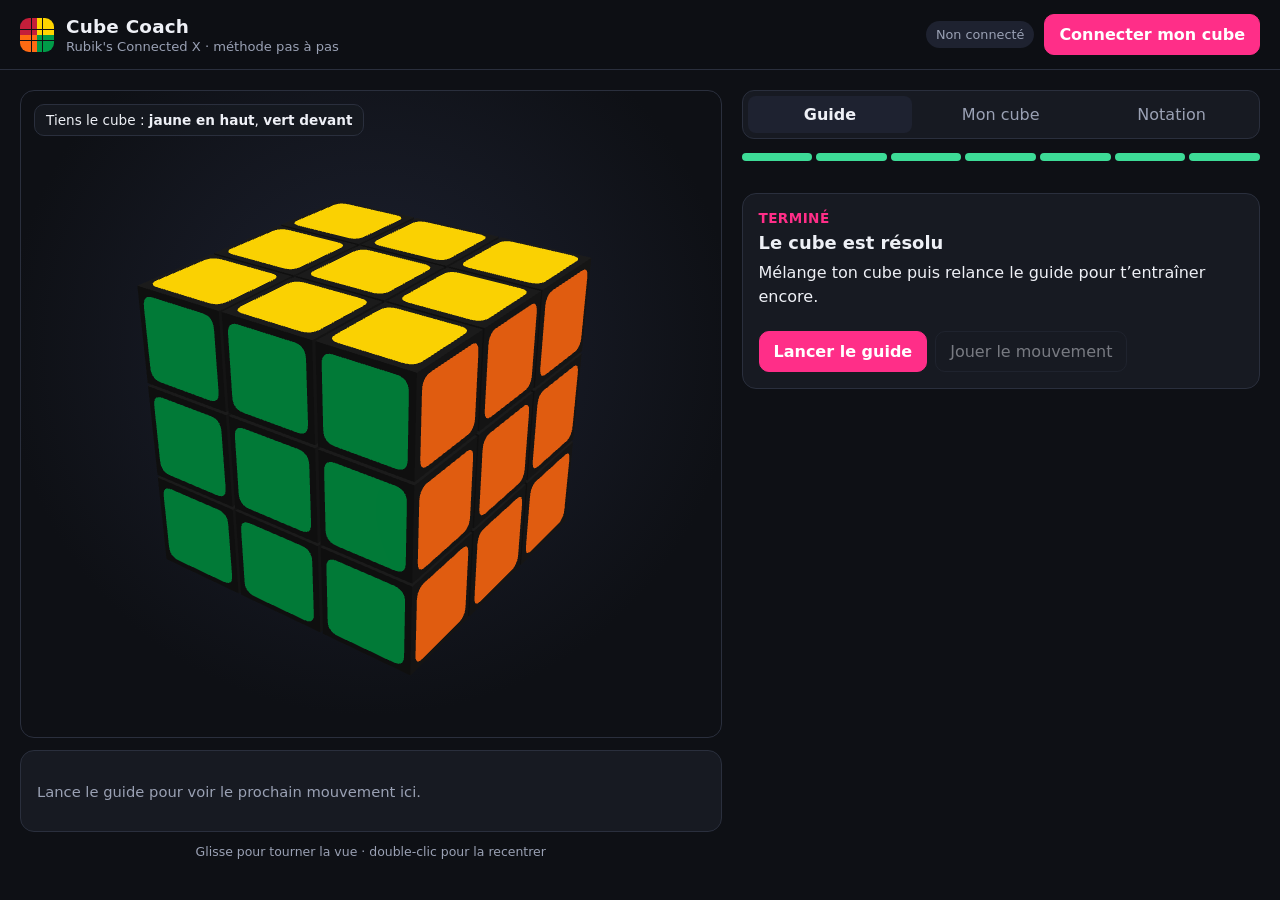
==== index.html @ f6025c19 "Cube Coach : guide pas à pas pour Rubik's Connected X Co-Authored-By: Claude Opus 5.5 <noreply@anthr" ====
<!DOCTYPE html>
<html lang="fr">
<head>
  <meta charset="utf-8">
  <meta name="viewport" content="width=device-width, initial-scale=1, viewport-fit=cover">
  <title>Cube Coach — Rubik's Connected X</title>
  <meta name="description" content="Connecte ton Rubik's Connected X et apprends à le résoudre pas à pas, avec un cube 3D qui suit tes mouvements en direct.">
  <link rel="icon" href="favicon.svg" type="image/svg+xml">
  <link rel="stylesheet" href="style.css">
</head>
<body>
  <header class="topbar">
    <div class="brand">
      <span class="logo" aria-hidden="true"></span>
      <div>
        <h1>Cube Coach</h1>
        <p class="tagline">Rubik's Connected X · méthode pas à pas</p>
      </div>
    </div>
    <div class="conn">
      <span id="status" class="pill">Non connecté</span>
      <button id="btn-connect" class="btn primary">Connecter mon cube</button>
    </div>
  </header>

  <main class="layout">
    <section class="stage-area">
      <div id="view" class="view"></div>
      <div class="hold" id="hold">Tiens le cube : <b>jaune en haut</b>, <b>vert devant</b></div>
      <div class="hud" id="hud">
        <div class="hud-empty" id="hud-empty">Lance le guide pour voir le prochain mouvement ici.</div>
        <div class="hud-move hidden" id="hud-move">
          <div class="big-move" id="big-move">R</div>
          <div>
            <div class="hud-title" id="hud-title">Face droite (orange)</div>
            <div class="hud-sub" id="hud-sub">sens horaire</div>
          </div>
        </div>
      </div>
      <p class="view-tip">Glisse pour tourner la vue · double-clic pour la recentrer</p>
    </section>

    <section class="panel">
      <nav class="tabs" role="tablist">
        <button class="tab active" data-tab="guide" role="tab">Guide</button>
        <button class="tab" data-tab="cube" role="tab">Mon cube</button>
        <button class="tab" data-tab="help" role="tab">Notation</button>
      </nav>

      <div class="tabpane" id="tab-guide">
        <ol class="stages" id="stages"></ol>
        <div class="card step" id="step-card">
          <div class="step-head">
            <span class="step-stage" id="step-stage">Prêt</span>
            <span class="step-count" id="step-count"></span>
          </div>
          <h2 id="step-title">Mets ton cube dans l'état où il est chez toi</h2>
          <p id="step-detail">Connecte le cube (son état est lu automatiquement) ou recopie ses couleurs dans l'onglet « Mon cube ». Ensuite, lance le guide.</p>
          <div class="warn hidden" id="step-warn"></div>
          <div class="moves" id="step-moves"></div>
          <div class="actions">
            <button id="btn-guide" class="btn primary">Lancer le guide</button>
            <button id="btn-next" class="btn ghost" title="Joue le prochain mouvement sur le cube virtuel">Jouer le mouvement</button>
          </div>
        </div>
      </div>

      <div class="tabpane hidden" id="tab-cube">
        <div class="card">
          <h3>Synchroniser l'état</h3>
          <p class="muted">Le cube connecté envoie l'état qu'il a mémorisé. S'il ne correspond pas à ce que tu as en main (par exemple après un démontage), corrige les couleurs à la main ci-dessous.</p>
          <div class="actions">
            <button id="btn-read" class="btn">Lire l'état du cube</button>
            <button id="btn-solved" class="btn ghost">Cube résolu</button>
            <button id="btn-random" class="btn ghost">Mélange aléatoire</button>
          </div>
        </div>
        <div class="card">
          <h3>Recopier les couleurs</h3>
          <p class="muted">Tiens ton cube <b>jaune en haut, vert devant</b>. Choisis une couleur puis touche les cases. Les centres ne bougent pas.</p>
          <div class="palette" id="palette"></div>
          <div class="net" id="net"></div>
          <div class="validity" id="validity"></div>
        </div>
        <div class="card">
          <h3>Appliquer un mélange</h3>
          <p class="muted">Notation officielle des compétitions (blanc en haut, vert devant), par exemple <code>R U2 F' L D2</code>.</p>
          <div class="row">
            <input id="scramble" type="text" placeholder="R U R' U' …" autocomplete="off" spellcheck="false">
            <button id="btn-scramble" class="btn">Appliquer</button>
          </div>
        </div>
        <div class="card">
          <h3>Tourner une face à la main</h3>
          <p class="muted">Utile sans cube connecté (par exemple sur iPhone). Sens vu en regardant la face, cube tenu jaune en haut, vert devant.</p>
          <div class="pad" id="pad"></div>
        </div>
      </div>

      <div class="tabpane hidden" id="tab-help">
        <div class="card">
          <h3>Lire les mouvements</h3>
          <p>Chaque lettre désigne une face, vue avec le cube tenu comme indiqué au-dessus du cube 3D.</p>
          <ul class="legend">
            <li><b>U</b> dessus · <b>D</b> dessous · <b>F</b> devant · <b>B</b> derrière · <b>R</b> droite · <b>L</b> gauche</li>
            <li>Une lettre seule : quart de tour dans le sens des aiguilles d'une montre, en regardant cette face.</li>
            <li>Avec une apostrophe (<b>R'</b>) : quart de tour dans l'autre sens.</li>
          </ul>
          <p>La flèche rose sur le cube 3D montre toujours la face à tourner et le sens. Si tu te trompes, le guide te demande simplement d'annuler le mouvement.</p>
        </div>
        <div class="card">
          <h3>Compatibilité</h3>
          <p class="muted">La connexion Bluetooth fonctionne avec Chrome ou Edge sur ordinateur et Android. Sur iPhone et iPad, Safari ne la gère pas : utilise l'application gratuite <b>Bluefy</b>, ou bien l'appli sans connexion avec les boutons de l'onglet « Mon cube ».</p>
        </div>
        <div class="card">
          <h3>Intégrer cette page</h3>
          <p class="muted">Colle ce code sur ton site. L'attribut <code>allow="bluetooth"</code> est indispensable pour connecter le cube depuis la page intégrée.</p>
          <textarea id="embed-code" readonly rows="3"></textarea>
          <button id="btn-copy" class="btn">Copier le code</button>
        </div>
      </div>
    </section>
  </main>

  <div class="toast hidden" id="toast"></div>
  <script type="module" src="js/app.js"></script>
</body>
</html>
---- style.css ----
:root {
  --bg: #0e1015;
  --card: #171a22;
  --card2: #1e2230;
  --line: #2a2f3d;
  --text: #eef0f6;
  --muted: #9aa1b4;
  --accent: #ff2e88;
  --ok: #3ddc97;
  --warn: #ffb547;
  --radius: 14px;
  font-family: ui-sans-serif, system-ui, -apple-system, "Segoe UI", Roboto, sans-serif;
}
* { box-sizing: border-box; }
html, body { margin: 0; background: var(--bg); color: var(--text); }
body { min-height: 100vh; }
button { font: inherit; }
code { background: var(--card2); padding: 1px 6px; border-radius: 6px; font-size: .9em; }
.hidden { display: none !important; }
.muted { color: var(--muted); font-size: .92rem; line-height: 1.45; }

.topbar {
  display: flex; align-items: center; justify-content: space-between; gap: 12px;
  padding: 14px 20px; border-bottom: 1px solid var(--line);
  position: sticky; top: 0; background: rgba(14,16,21,.92); backdrop-filter: blur(8px); z-index: 5;
}
.brand { display: flex; align-items: center; gap: 12px; }
.brand h1 { font-size: 1.15rem; margin: 0; letter-spacing: .2px; }
.tagline { margin: 2px 0 0; color: var(--muted); font-size: .82rem; }
.logo {
  width: 34px; height: 34px; border-radius: 9px; flex: none;
  background:
    linear-gradient(90deg, transparent 31%, var(--bg) 31% 35%, transparent 35% 65%, var(--bg) 65% 69%, transparent 69%),
    linear-gradient(0deg, transparent 31%, var(--bg) 31% 35%, transparent 35% 65%, var(--bg) 65% 69%, transparent 69%),
    conic-gradient(#ffd500 0 25%, #009b48 0 50%, #ff6a13 0 75%, #c41e3a 0);
}
.conn { display: flex; align-items: center; gap: 10px; }
.pill { font-size: .8rem; padding: 6px 10px; border-radius: 999px; background: var(--card2); color: var(--muted); white-space: nowrap; }
.pill.on { color: #071; background: var(--ok); }

.btn {
  border: 1px solid var(--line); background: var(--card2); color: var(--text);
  padding: 10px 14px; border-radius: 10px; cursor: pointer; transition: transform .08s, background .15s;
}
.btn:hover { background: #262b3b; }
.btn:active { transform: scale(.97); }
.btn.primary { background: var(--accent); border-color: var(--accent); color: #fff; font-weight: 600; }
.btn.primary:hover { background: #ff4b98; }
.btn.ghost { background: transparent; }
.btn:disabled { opacity: .45; cursor: not-allowed; }

.layout {
  display: grid; grid-template-columns: minmax(0, 1.15fr) minmax(340px, .85fr); gap: 20px;
  padding: 20px; max-width: 1280px; margin: 0 auto;
}
.stage-area { position: relative; display: flex; flex-direction: column; gap: 12px; }
.view {
  position: relative; width: 100%; aspect-ratio: 1 / 1; max-height: 72vh;
  background: radial-gradient(circle at 50% 40%, #1d2130 0%, var(--bg) 70%);
  border-radius: var(--radius); border: 1px solid var(--line); overflow: hidden; cursor: grab;
}
.view canvas { display: block; }
.hold {
  position: absolute; top: 14px; left: 14px; font-size: .85rem; padding: 7px 11px; border-radius: 10px;
  background: rgba(23,26,34,.85); border: 1px solid var(--line); pointer-events: none;
}
.view-tip { margin: 0; text-align: center; color: var(--muted); font-size: .78rem; }
.hud { background: var(--card); border: 1px solid var(--line); border-radius: var(--radius); padding: 14px 16px; min-height: 82px; display: flex; align-items: center; }
.hud-empty { color: var(--muted); font-size: .92rem; }
.hud-move { display: flex; align-items: center; gap: 16px; }
.big-move {
  min-width: 70px; height: 56px; padding: 0 12px; border-radius: 12px; display: grid; place-items: center;
  font-size: 1.9rem; font-weight: 800; color: #111; background: #fff; box-shadow: 0 0 0 3px var(--accent);
}
.hud-title { font-weight: 650; }
.hud-sub { color: var(--muted); font-size: .9rem; margin-top: 2px; }
.hud.wrong .big-move { box-shadow: 0 0 0 3px var(--warn); }

.panel { display: flex; flex-direction: column; gap: 14px; min-width: 0; }
.tabs { display: flex; gap: 6px; background: var(--card); padding: 5px; border-radius: 12px; border: 1px solid var(--line); }
.tab { flex: 1; background: transparent; border: 0; color: var(--muted); padding: 9px; border-radius: 8px; cursor: pointer; }
.tab.active { background: var(--card2); color: var(--text); font-weight: 600; }
.tabpane { display: flex; flex-direction: column; gap: 14px; }
.card { background: var(--card); border: 1px solid var(--line); border-radius: var(--radius); padding: 16px; }
.card h2 { font-size: 1.12rem; margin: 6px 0 8px; }
.card h3 { font-size: 1rem; margin: 0 0 6px; }
.card p { margin: 0 0 10px; line-height: 1.5; }
.actions { display: flex; flex-wrap: wrap; gap: 8px; margin-top: 12px; }
.row { display: flex; gap: 8px; }
input[type=text], textarea {
  flex: 1; min-width: 0; background: var(--bg); color: var(--text); border: 1px solid var(--line);
  border-radius: 10px; padding: 10px 12px; font: inherit; font-family: ui-monospace, monospace;
}
textarea { width: 100%; resize: vertical; font-size: .8rem; margin-bottom: 8px; }

.stages { list-style: none; margin: 0; padding: 0; display: grid; grid-template-columns: repeat(7, 1fr); gap: 4px; }
.stages li { height: 8px; border-radius: 4px; background: var(--card2); position: relative; }
.stages li.done { background: var(--ok); }
.stages li.active { background: var(--accent); }
.stages li span { position: absolute; top: 12px; left: 0; font-size: .68rem; color: var(--muted); white-space: nowrap; display: none; }
.stages li.active span { display: block; }
.step { margin-top: 18px; }
.step-head { display: flex; justify-content: space-between; align-items: baseline; gap: 8px; }
.step-stage { color: var(--accent); font-weight: 650; font-size: .85rem; text-transform: uppercase; letter-spacing: .4px; }
.step-count { color: var(--muted); font-size: .8rem; }
.warn { background: rgba(255,181,71,.12); border: 1px solid rgba(255,181,71,.35); color: var(--warn); padding: 9px 11px; border-radius: 10px; font-size: .9rem; margin-bottom: 10px; }
.moves { display: flex; flex-wrap: wrap; gap: 6px; }
.chip {
  min-width: 40px; padding: 7px 9px; border-radius: 9px; text-align: center; font-weight: 700;
  background: var(--card2); border: 1px solid var(--line); position: relative;
}
.chip i { position: absolute; left: 6px; right: 6px; bottom: 3px; height: 3px; border-radius: 2px; }
.chip.done { opacity: .3; }
.chip.now { border-color: var(--accent); box-shadow: 0 0 0 2px var(--accent); }
.chip.fix { border-color: var(--warn); box-shadow: 0 0 0 2px var(--warn); }

.palette { display: flex; gap: 8px; margin: 6px 0 12px; flex-wrap: wrap; }
.swatch { width: 34px; height: 34px; border-radius: 9px; border: 2px solid transparent; cursor: pointer; }
.swatch.sel { border-color: #fff; box-shadow: 0 0 0 2px var(--accent); }
.net { display: grid; grid-template-columns: repeat(4, auto); grid-template-rows: repeat(3, auto); gap: 6px; justify-content: center; }
.face { display: grid; grid-template-columns: repeat(3, 1fr); gap: 2px; width: 72px; }
.face .s { aspect-ratio: 1; border-radius: 3px; cursor: pointer; border: 0; padding: 0; }
.face .s.center { cursor: default; outline: 2px solid rgba(255,255,255,.25); outline-offset: -2px; }
.validity { margin-top: 10px; font-size: .88rem; }
.validity.ok { color: var(--ok); }
.validity.bad { color: var(--warn); }
.pad { display: grid; grid-template-columns: repeat(6, 1fr); gap: 6px; }
.pad button { padding: 9px 0; border-radius: 9px; border: 1px solid var(--line); background: var(--card2); color: var(--text); font-weight: 700; cursor: pointer; position: relative; }
.pad button i { position: absolute; left: 8px; right: 8px; bottom: 3px; height: 3px; border-radius: 2px; }
.legend { padding-left: 18px; line-height: 1.6; margin: 0 0 10px; }

.toast {
  position: fixed; left: 50%; bottom: 22px; transform: translateX(-50%); z-index: 20;
  background: var(--card2); border: 1px solid var(--line); padding: 11px 16px; border-radius: 12px; max-width: 90vw;
  box-shadow: 0 10px 30px rgba(0,0,0,.4);
}

@media (max-width: 860px) {
  .layout { grid-template-columns: 1fr; padding: 12px; gap: 14px; }
  .view { aspect-ratio: auto; height: 52vh; max-height: none; }
  .topbar { padding: 10px 12px; }
  .tagline { display: none; }
  .brand h1 { font-size: 1rem; }
  .topbar .btn.primary { padding: 9px 12px; font-size: .9rem; }
  .pill { font-size: .72rem; padding: 5px 8px; }
  .face { width: 62px; }
}

/* Mode intégration (?embed=1) */
body.embed .topbar { position: static; padding: 10px 14px; }
body.embed .tagline, body.embed .view-tip { display: none; }
body.embed .layout { padding: 12px; gap: 14px; }
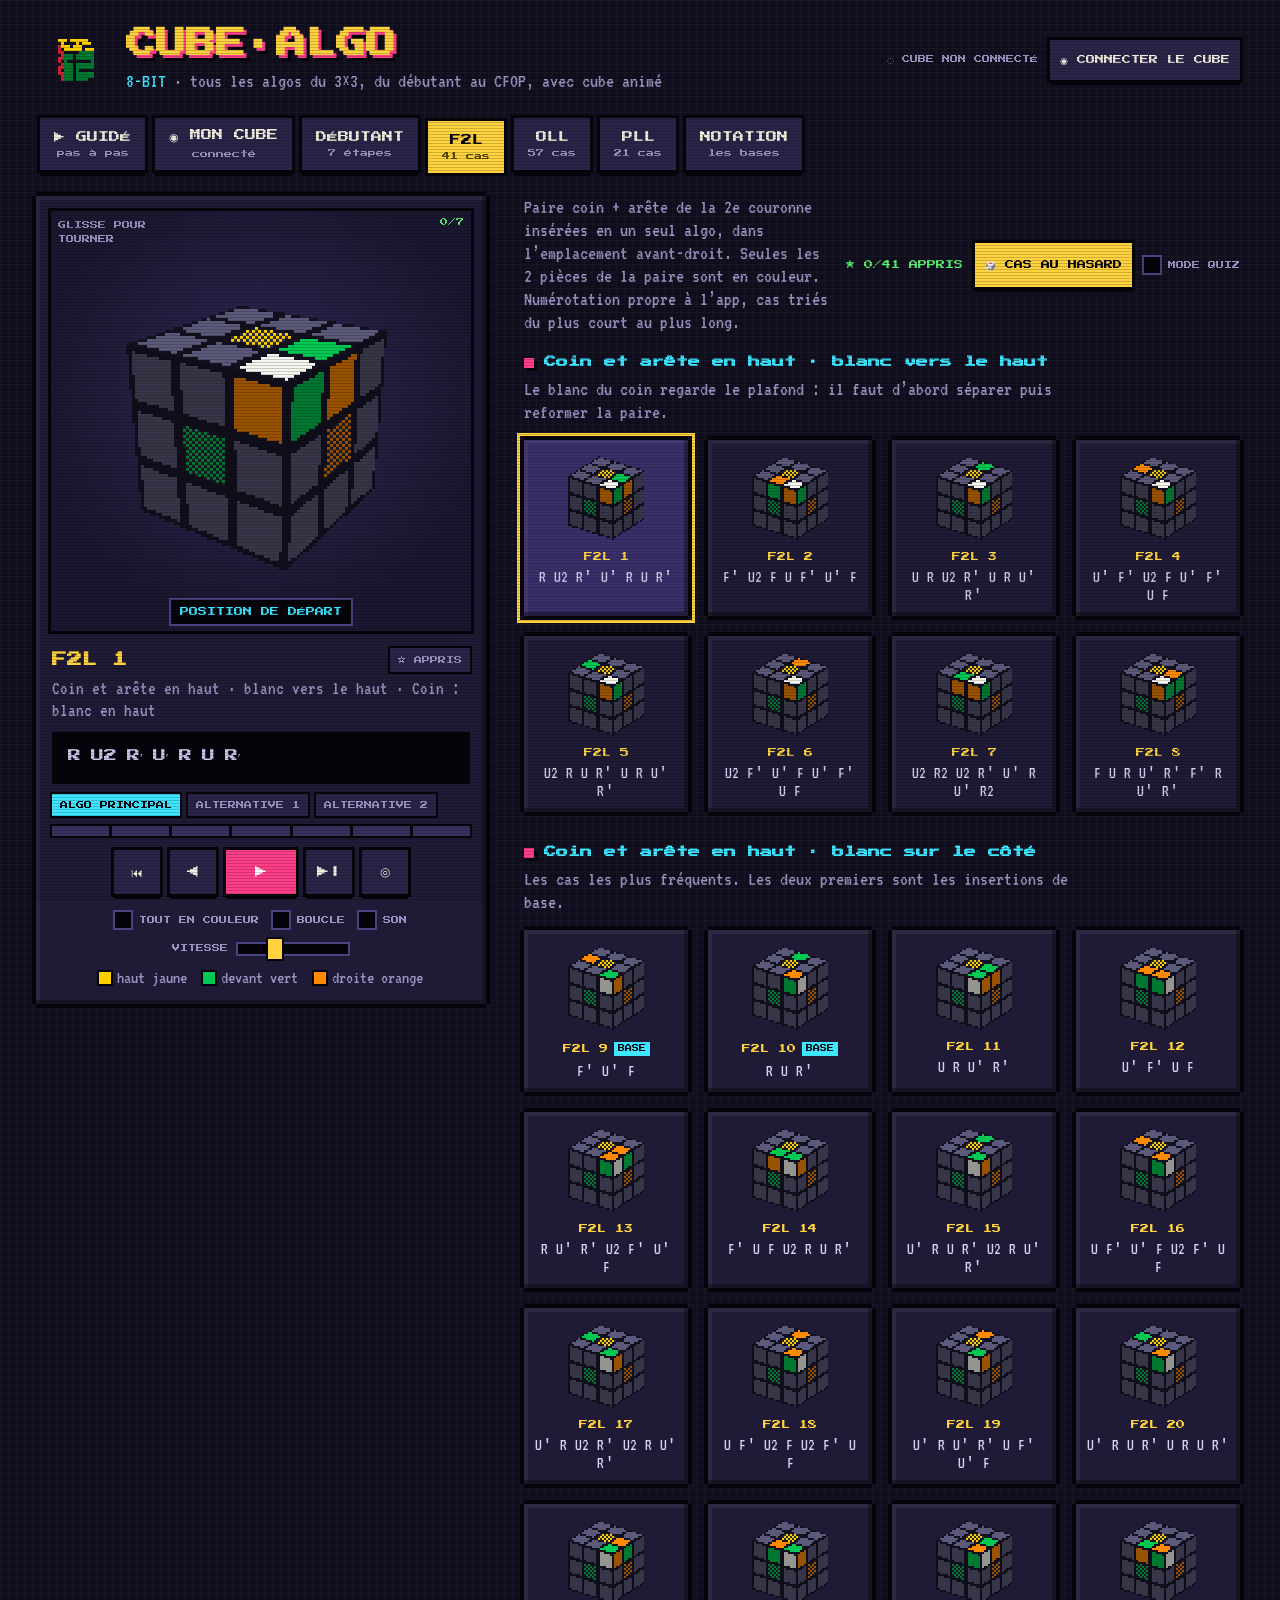
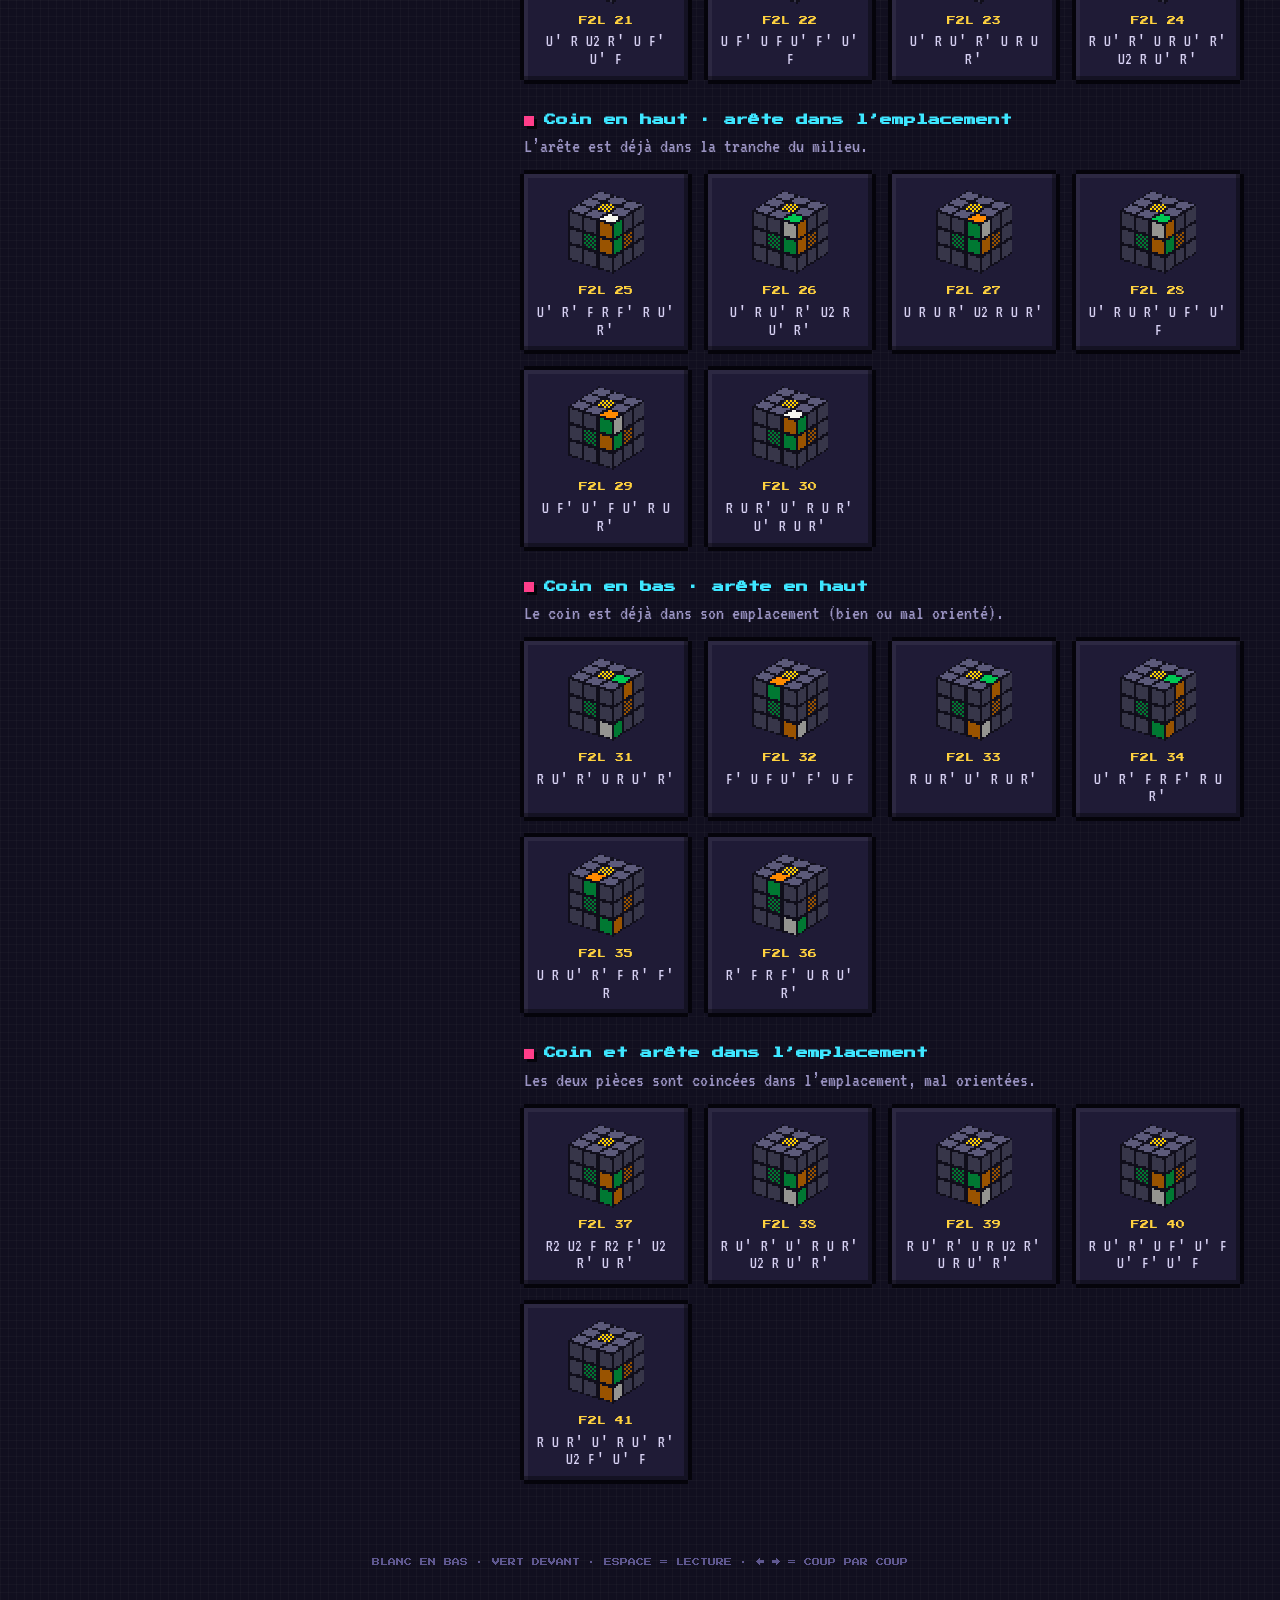
==== commit 6d235d0d: "Intègre le cube connecté dans CUBE·ALGO 8-BIT Onglet MON CUBE (Bluetooth, état réel, guide débutant/" ====
--- a/index.html
+++ b/index.html
@@ -1,128 +1,1548 @@
 <!DOCTYPE html>
 <html lang="fr">
 <head>
-  <meta charset="utf-8">
-  <meta name="viewport" content="width=device-width, initial-scale=1, viewport-fit=cover">
-  <title>Cube Coach — Rubik's Connected X</title>
-  <meta name="description" content="Connecte ton Rubik's Connected X et apprends à le résoudre pas à pas, avec un cube 3D qui suit tes mouvements en direct.">
-  <link rel="icon" href="favicon.svg" type="image/svg+xml">
-  <link rel="stylesheet" href="style.css">
+<meta charset="utf-8">
+<meta name="viewport" content="width=device-width, initial-scale=1">
+<title>CUBE·ALGO 8-BIT</title>
+<link rel="icon" href="favicon.svg" type="image/svg+xml">
+<link rel="preconnect" href="https://fonts.googleapis.com">
+<link href="https://fonts.googleapis.com/css2?family=Press+Start+2P&family=VT323&display=swap" rel="stylesheet">
+<style>
+:root{
+  --bg:#110f1f; --panel:#1f1b36; --panel2:#2a2548; --ink:#f3efe0; --mute:#9a93c2;
+  --yel:#ffd23f; --pink:#ff3e8a; --cyan:#3ee6ff; --grn:#5bf06f; --blk:#05040b;
+  --px:4px;
+}
+*{box-sizing:border-box}
+html,body{margin:0;background:var(--bg);color:var(--ink)}
+body{
+  font-family:'VT323','Courier New',monospace;font-size:20px;line-height:1.15;
+  background-image:
+    linear-gradient(rgba(255,255,255,.025) 1px,transparent 1px),
+    linear-gradient(90deg,rgba(255,255,255,.025) 1px,transparent 1px);
+  background-size:8px 8px;min-height:100vh;
+}
+body::after{content:"";position:fixed;inset:0;pointer-events:none;z-index:50;
+  background:repeating-linear-gradient(0deg,rgba(0,0,0,.18) 0 1px,transparent 1px 3px);mix-blend-mode:multiply}
+/* fallback */.pf{font-family:'Press Start 2P','Courier New',monospace;letter-spacing:0}
+.box{background:var(--panel);position:relative;
+  box-shadow:calc(-1*var(--px)) 0 0 0 var(--blk),var(--px) 0 0 0 var(--blk),0 calc(-1*var(--px)) 0 0 var(--blk),0 var(--px) 0 0 var(--blk),
+  inset calc(-1*var(--px)) calc(-1*var(--px)) 0 0 rgba(0,0,0,.35),inset var(--px) var(--px) 0 0 rgba(255,255,255,.06)}
+.wrap{max-width:1240px;margin:0 auto;padding:18px 16px 60px}
+header{display:flex;align-items:center;gap:14px;flex-wrap:wrap;margin:6px 4px 22px}
+#logoCube{width:72px;height:72px;image-rendering:pixelated}
+.logo h1{margin:0;font-family:'Press Start 2P';font-size:clamp(18px,4vw,30px);color:var(--yel);
+  text-shadow:3px 3px 0 var(--pink),6px 6px 0 var(--blk)}
+.logo p{margin:8px 0 0;color:var(--mute);font-size:20px}
+.logo p b{color:var(--cyan);font-weight:normal}
+nav{display:flex;gap:10px;flex-wrap:wrap;margin:0 4px 26px}
+.tab{font-family:'Press Start 2P';font-size:11px;padding:12px 14px;border:0;cursor:pointer;color:var(--ink);background:var(--panel2);
+  box-shadow:0 0 0 3px var(--blk),0 6px 0 0 var(--blk);transform:translateY(0);transition:transform .05s}
+.tab small{display:block;margin-top:6px;font-size:8px;color:var(--mute)}
+.tab:hover{background:#3a3363}
+.tab.on{background:var(--yel);color:var(--blk);transform:translateY(3px);box-shadow:0 0 0 3px var(--blk),0 3px 0 0 var(--blk)}
+.tab.on small{color:#5a4a00}
+.layout{display:grid;grid-template-columns:minmax(330px,450px) 1fr;gap:34px;align-items:start}
+#viewer{position:sticky;top:14px;padding:16px}
+#list{min-width:0}
+@media (max-width:860px){.layout{grid-template-columns:1fr}#viewer{position:relative;top:0}}
+.stage{position:relative;display:flex;justify-content:center;background:
+  radial-gradient(circle at 50% 45%,#2f2a58 0,#1a1730 70%);margin:-4px -4px 14px;padding:8px 0 4px;
+  box-shadow:inset 0 0 0 3px var(--blk)}
+#cv{image-rendering:pixelated;touch-action:none;cursor:grab;display:block}
+#cv:active{cursor:grabbing}
+.hud{position:absolute;left:10px;top:10px;font-family:'Press Start 2P';font-size:8px;color:var(--mute);line-height:1.8;pointer-events:none}
+.hud2{position:absolute;right:10px;top:10px;font-family:'Press Start 2P';font-size:8px;color:var(--grn)}
+.vtitle{display:flex;align-items:center;gap:10px;justify-content:space-between}
+.vtitle h2{margin:0;font-family:'Press Start 2P';font-size:15px;color:var(--yel)}
+.vsub{color:var(--mute);margin:6px 0 10px;font-size:19px}
+.alg{font-family:'Press Start 2P';font-size:13px;line-height:2.2;background:var(--blk);padding:10px 12px;margin:10px 0;min-height:52px;word-spacing:2px;cursor:default}
+.alg span{padding:3px 4px;margin-right:2px;color:#c8c2e8}
+.alg span.done{color:var(--grn)}
+.alg span.cur{background:var(--pink);color:#fff}
+.alg.hidden{filter:blur(7px);cursor:pointer}
+.alts{display:flex;flex-wrap:wrap;gap:8px;margin-bottom:10px}
+.alt{font-family:'Press Start 2P';font-size:8px;padding:7px 8px;background:var(--panel2);border:0;color:var(--mute);cursor:pointer;box-shadow:0 0 0 2px var(--blk)}
+.alt.on{background:var(--cyan);color:var(--blk)}
+.bar{display:flex;gap:3px;margin:8px 0 14px;flex-wrap:wrap}
+.bar i{flex:1;min-width:6px;height:10px;background:#38325f;box-shadow:0 0 0 2px var(--blk)}
+.bar i.d{background:var(--grn)}.bar i.c{background:var(--pink)}
+.ctrl{display:flex;gap:10px;justify-content:center;margin:6px 0 14px}
+.btn{font-family:'Press Start 2P';font-size:12px;min-width:46px;height:44px;padding:0 10px;border:0;cursor:pointer;background:var(--panel2);color:var(--ink);
+  box-shadow:0 0 0 3px var(--blk),0 5px 0 0 var(--blk);position:relative;top:0}
+.btn:active{top:3px;box-shadow:0 0 0 3px var(--blk),0 2px 0 0 var(--blk)}
+.btn.big{background:var(--pink);color:#fff;min-width:70px}
+.btn.y{background:var(--yel);color:var(--blk)}
+.opts{display:flex;flex-wrap:wrap;gap:10px 14px;align-items:center;justify-content:center}
+.tg{font-family:'Press Start 2P';font-size:8px;display:flex;align-items:center;gap:8px;cursor:pointer;color:var(--mute);user-select:none;background:none;border:0;padding:4px 0}
+.tg .sq{width:16px;height:16px;background:var(--blk);box-shadow:0 0 0 2px #4a4380}
+.tg.on{color:var(--ink)}.tg.on .sq{background:var(--grn);box-shadow:0 0 0 2px var(--blk),inset -3px -3px 0 #2a9c3a}
+.spd{display:flex;align-items:center;gap:8px;font-family:'Press Start 2P';font-size:8px;color:var(--mute)}
+input[type=range]{-webkit-appearance:none;appearance:none;width:110px;height:10px;background:var(--blk);box-shadow:0 0 0 2px #4a4380}
+input[type=range]::-webkit-slider-thumb{-webkit-appearance:none;width:14px;height:20px;background:var(--yel);box-shadow:0 0 0 2px var(--blk);cursor:pointer;border-radius:0}
+input[type=range]::-moz-range-thumb{width:14px;height:20px;background:var(--yel);border:2px solid var(--blk);border-radius:0}
+.star{font-family:'Press Start 2P';font-size:8px;padding:8px;border:0;cursor:pointer;background:var(--panel2);color:var(--mute);box-shadow:0 0 0 2px var(--blk);white-space:nowrap}
+.star.on{background:var(--yel);color:var(--blk)}
+.toolbar{display:flex;flex-wrap:wrap;gap:12px;align-items:center;margin:0 4px 22px}
+.toolbar .info{color:var(--mute);flex:1;min-width:200px}
+.prog{font-family:'Press Start 2P';font-size:9px;color:var(--grn)}
+.sec{margin:0 4px 34px}
+.sec h3{font-family:'Press Start 2P';font-size:12px;color:var(--cyan);margin:0 0 8px;display:flex;align-items:center;gap:10px}
+.sec h3::before{content:"";width:10px;height:10px;background:var(--pink);box-shadow:3px 3px 0 var(--blk)}
+.sec .d{color:var(--mute);margin:0 0 16px;max-width:70ch}
+.grid{display:grid;grid-template-columns:repeat(auto-fill,minmax(150px,1fr));gap:20px}
+.card{padding:10px 10px 12px;cursor:pointer;display:flex;flex-direction:column;align-items:center;text-align:center;transition:transform .08s}
+.card:hover{transform:translate(-2px,-2px);background:#29244a}
+.card.sel{background:#3a2f6a;outline:3px solid var(--yel);outline-offset:4px}
+.card canvas{image-rendering:pixelated;width:96px;height:96px}
+.card .n{font-family:'Press Start 2P';font-size:9px;color:var(--yel);margin:6px 0 6px;display:flex;gap:6px;align-items:center}
+.card .a{font-size:17px;color:#d8d2f4;line-height:1.05;word-spacing:1px}
+.card .tag{font-family:'Press Start 2P';font-size:7px;background:var(--cyan);color:var(--blk);padding:3px 4px}
+.card .lk{color:var(--grn)}
+.card.learned .n::after{content:"★";color:var(--grn)}
+.notegrid .card canvas{width:96px;height:96px}
+.legend{display:flex;gap:16px;flex-wrap:wrap;font-size:18px;color:var(--mute);margin-top:12px;justify-content:center}
+.legend span{display:flex;align-items:center;gap:6px}
+.legend i{width:12px;height:12px;display:inline-block;box-shadow:0 0 0 2px var(--blk)}
+footer{color:#5f5890;text-align:center;margin-top:40px;font-size:18px}
+.cd{position:absolute;left:0;right:0;top:8px;display:flex;justify-content:center;pointer-events:none;font-family:'Press Start 2P','Courier New',monospace;font-size:26px;color:var(--yel);text-shadow:4px 4px 0 var(--pink),8px 8px 0 var(--blk);opacity:0}
+.cd.on{opacity:1;animation:pop .45s steps(3)}@keyframes pop{0%{transform:scale(1.6)}100%{transform:scale(1)}}
+.badge{position:absolute;left:50%;bottom:10px;transform:translateX(-50%);font-family:'Press Start 2P','Courier New',monospace;font-size:9px;padding:7px 9px;background:var(--blk);color:var(--cyan);box-shadow:0 0 0 2px #4a4380;white-space:nowrap;pointer-events:none}
+.badge:empty{display:none}.badge.ok{color:var(--blk);background:var(--grn);box-shadow:0 0 0 2px var(--blk)}
+.gbox{padding:18px 18px 16px;margin:0 4px 30px}
+.ghead{display:flex;justify-content:space-between;align-items:center;gap:10px;margin-bottom:12px}
+.ghead h3{margin:0;font-size:13px;color:var(--yel)}
+.lvl{font-size:8px;background:var(--cyan);color:var(--blk);padding:6px 7px}
+.gtxt{color:#d8d2f4;margin:6px 0 12px;max-width:72ch}.gtxt b,.why b,.tip b{color:var(--yel);font-weight:normal}
+.gq{font-size:11px;color:var(--cyan);line-height:1.7;margin:16px 0 6px}
+.gstep{font-size:12px;color:var(--pink);margin:16px 0 10px}
+.why{background:#151229;padding:12px 14px;color:#c8c2e8;box-shadow:inset 4px 0 0 var(--cyan);margin:8px 0 12px;font-size:19px;line-height:1.2}
+.whyb{background:none;border:0;color:var(--cyan);font-size:8px;cursor:pointer;padding:4px 0}
+.tip{background:#2b1630;padding:10px 12px;box-shadow:inset 4px 0 0 var(--pink);margin:6px 0 12px}
+.pills{display:flex;flex-wrap:wrap;gap:6px;margin:4px 0 6px}
+.pill{font-family:'Press Start 2P','Courier New',monospace;font-size:7px;padding:6px 6px;background:#151229;color:#6c66a0;box-shadow:0 0 0 2px var(--blk)}
+.pill.d{background:#1f4a2a;color:var(--grn)}.pill.c{background:var(--yel);color:var(--blk)}
+.choices{display:flex;flex-direction:column;gap:12px;margin:10px 0 6px}
+.choice{text-align:left;border:0;cursor:pointer;background:var(--panel2);color:var(--ink);padding:14px 14px;box-shadow:0 0 0 3px var(--blk),0 5px 0 0 var(--blk);position:relative;top:0}
+.choice:hover{background:#3a3363}.choice:active{top:3px;box-shadow:0 0 0 3px var(--blk),0 2px 0 0 var(--blk)}
+.choice span{font-size:10px;line-height:1.6}.choice small{display:block;margin-top:6px;color:var(--mute);font-size:19px;font-family:'VT323','Courier New',monospace}
+.choice.ok{background:#1f4a2a}.choice.ok span{color:var(--grn)}
+.gbox .grid{margin:6px 0 12px}
+.gnav{display:flex;flex-wrap:wrap;gap:12px;margin-top:16px}.gnav .btn{font-size:9px}
+.gnav.small{border-top:3px dashed #3a3363;padding-top:14px;margin-top:20px}.gnav.small .btn{font-size:8px;height:36px}
+.btn:disabled{opacity:.4;cursor:default}
+.bravo{font-size:30px;color:var(--yel);text-shadow:3px 3px 0 var(--pink),6px 6px 0 var(--blk);margin:20px 0;animation:bl 1s steps(2) 3}
+#bGuideNext{width:100%;margin:4px 0 14px;font-size:10px;height:48px;background:var(--grn);color:var(--blk)}
+.blink{animation:bl 1s steps(2) infinite}@keyframes bl{50%{opacity:0}}
+/* ===== cube connecté ===== */
+header .conn{margin-left:auto;display:flex;align-items:center;gap:12px;flex-wrap:wrap}
+.btStat{font-family:'Press Start 2P','Courier New',monospace;font-size:8px;color:var(--mute)}
+.btStat.on{color:var(--grn)}
+header .btBtn{font-size:9px;height:40px}
+body.islive #bReset,body.islive #bBack,body.islive #bPlay,body.islive .opts,body.islive #btnStar,body.islive #vAlts{display:none}
+.lvpal{display:flex;gap:10px;flex-wrap:wrap;margin:8px 0 14px}
+.lvsw{width:30px;height:30px;border:0;cursor:pointer;box-shadow:0 0 0 3px var(--blk)}
+.lvsw.on{box-shadow:0 0 0 3px var(--blk),0 0 0 6px var(--yel)}
+.lvnet{display:grid;grid-template-columns:repeat(4,auto);gap:6px;justify-content:start;margin-bottom:6px}
+.lvface{display:grid;grid-template-columns:repeat(3,18px);gap:2px;background:var(--blk);padding:2px}
+.lvs{width:18px;height:18px;border:0;padding:0;cursor:pointer}
+.lvs.ctr{cursor:default;box-shadow:inset 0 0 0 2px rgba(0,0,0,.35)}
+.lvrow{display:flex;gap:10px}
+.lvin{flex:1;min-width:0;font-family:'VT323','Courier New',monospace;font-size:20px;background:var(--blk);color:var(--ink);border:0;padding:8px 10px;box-shadow:0 0 0 3px #4a4380}
+.lvnext{display:flex;align-items:center;gap:14px;background:#151229;padding:12px;box-shadow:inset 4px 0 0 var(--pink);margin:6px 0 10px}
+.lvnext.fix{box-shadow:inset 4px 0 0 var(--yel)}
+.lvnext b{min-width:58px;height:46px;display:grid;place-items:center;font-size:16px;font-weight:normal;box-shadow:0 0 0 3px var(--blk)}
+.lvnext span{font-size:9px;line-height:1.7;display:block}.lvnext small{color:var(--mute);font-size:19px}
+.lvcase{display:flex;align-items:center;gap:14px;margin:4px 0 6px}.lvcase canvas{width:72px;height:72px;image-rendering:pixelated}
+.lvcase span{font-size:9px;color:var(--yel);display:block}.lvcase small{color:var(--mute);font-size:18px}
+.lvtoast{position:fixed;left:50%;bottom:22px;transform:translateX(-50%) translateY(140%);z-index:60;background:var(--blk);color:var(--cyan);font-size:9px;line-height:1.7;padding:12px 14px;box-shadow:0 0 0 3px #4a4380;max-width:92vw;text-align:center;transition:transform .15s steps(3)}
+.lvtoast.on{transform:translateX(-50%) translateY(0)}
+@media (max-width:860px){header .conn{margin-left:0;width:100%}}
+</style>
 </head>
 <body>
-  <header class="topbar">
-    <div class="brand">
-      <span class="logo" aria-hidden="true"></span>
-      <div>
-        <h1>Cube Coach</h1>
-        <p class="tagline">Rubik's Connected X · méthode pas à pas</p>
+<div class="wrap">
+  <header>
+    <canvas id="logoCube" width="24" height="24"></canvas>
+    <div class="logo">
+      <h1>CUBE·ALGO</h1>
+      <p><b>8-BIT</b> · tous les algos du 3×3, du débutant au CFOP, avec cube animé</p>
+    </div>
+    <div class="conn"><span class="btStat">◌ CUBE NON CONNECTÉ</span><button class="btn btBtn" onclick="btToggle()">◉ CONNECTER LE CUBE</button></div>
+  </header>
+
+  <nav id="tabs"></nav>
+
+  <div class="layout">
+    <section id="viewer" class="box">
+      <div class="stage">
+        <canvas id="cv"></canvas>
+        <div class="hud">GLISSE POUR<br>TOURNER</div>
+        <div class="hud2" id="hudMoves">0/0</div>
+        <div id="cd" class="cd"></div>
+        <div id="badge" class="badge"></div>
       </div>
-    </div>
-    <div class="conn">
-      <span id="status" class="pill">Non connecté</span>
-      <button id="btn-connect" class="btn primary">Connecter mon cube</button>
-    </div>
-  </header>
-
-  <main class="layout">
-    <section class="stage-area">
-      <div id="view" class="view"></div>
-      <div class="hold" id="hold">Tiens le cube : <b>jaune en haut</b>, <b>vert devant</b></div>
-      <div class="hud" id="hud">
-        <div class="hud-empty" id="hud-empty">Lance le guide pour voir le prochain mouvement ici.</div>
-        <div class="hud-move hidden" id="hud-move">
-          <div class="big-move" id="big-move">R</div>
-          <div>
-            <div class="hud-title" id="hud-title">Face droite (orange)</div>
-            <div class="hud-sub" id="hud-sub">sens horaire</div>
-          </div>
-        </div>
+      <div class="vtitle"><h2 id="vName">—</h2><button class="star" id="btnStar">☆ APPRIS</button></div>
+      <div class="vsub" id="vSub"></div>
+      <div class="alg" id="vAlg" title="Touche pour révéler"></div>
+      <div class="alts" id="vAlts"></div>
+      <div class="bar" id="vBar"></div>
+      <div class="ctrl">
+        <button class="btn" id="bReset" title="Recommencer">⏮</button>
+        <button class="btn" id="bBack" title="Coup précédent">◀</button>
+        <button class="btn big" id="bPlay" title="Lecture">▶</button>
+        <button class="btn" id="bFwd" title="Coup suivant">▶|</button>
+        <button class="btn" id="bView" title="Recentrer la vue">◎</button>
       </div>
-      <p class="view-tip">Glisse pour tourner la vue · double-clic pour la recentrer</p>
-    </section>
-
-    <section class="panel">
-      <nav class="tabs" role="tablist">
-        <button class="tab active" data-tab="guide" role="tab">Guide</button>
-        <button class="tab" data-tab="cube" role="tab">Mon cube</button>
-        <button class="tab" data-tab="help" role="tab">Notation</button>
-      </nav>
-
-      <div class="tabpane" id="tab-guide">
-        <ol class="stages" id="stages"></ol>
-        <div class="card step" id="step-card">
-          <div class="step-head">
-            <span class="step-stage" id="step-stage">Prêt</span>
-            <span class="step-count" id="step-count"></span>
-          </div>
-          <h2 id="step-title">Mets ton cube dans l'état où il est chez toi</h2>
-          <p id="step-detail">Connecte le cube (son état est lu automatiquement) ou recopie ses couleurs dans l'onglet « Mon cube ». Ensuite, lance le guide.</p>
-          <div class="warn hidden" id="step-warn"></div>
-          <div class="moves" id="step-moves"></div>
-          <div class="actions">
-            <button id="btn-guide" class="btn primary">Lancer le guide</button>
-            <button id="btn-next" class="btn ghost" title="Joue le prochain mouvement sur le cube virtuel">Jouer le mouvement</button>
-          </div>
-        </div>
+      <button class="btn" id="bGuideNext" style="display:none">✓ C’EST FAIT · ÉTAPE SUIVANTE</button>
+      <div class="opts">
+        <button class="tg" id="tFull"><span class="sq"></span>TOUT EN COULEUR</button>
+        <button class="tg" id="tLoop"><span class="sq"></span>BOUCLE</button>
+        <button class="tg" id="tSound"><span class="sq"></span>SON</button>
+        <label class="spd">VITESSE <input type="range" id="speed" min="0.4" max="3" step="0.1" value="1.2"></label>
       </div>
-
-      <div class="tabpane hidden" id="tab-cube">
-        <div class="card">
-          <h3>Synchroniser l'état</h3>
-          <p class="muted">Le cube connecté envoie l'état qu'il a mémorisé. S'il ne correspond pas à ce que tu as en main (par exemple après un démontage), corrige les couleurs à la main ci-dessous.</p>
-          <div class="actions">
-            <button id="btn-read" class="btn">Lire l'état du cube</button>
-            <button id="btn-solved" class="btn ghost">Cube résolu</button>
-            <button id="btn-random" class="btn ghost">Mélange aléatoire</button>
-          </div>
-        </div>
-        <div class="card">
-          <h3>Recopier les couleurs</h3>
-          <p class="muted">Tiens ton cube <b>jaune en haut, vert devant</b>. Choisis une couleur puis touche les cases. Les centres ne bougent pas.</p>
-          <div class="palette" id="palette"></div>
-          <div class="net" id="net"></div>
-          <div class="validity" id="validity"></div>
-        </div>
-        <div class="card">
-          <h3>Appliquer un mélange</h3>
-          <p class="muted">Notation officielle des compétitions (blanc en haut, vert devant), par exemple <code>R U2 F' L D2</code>.</p>
-          <div class="row">
-            <input id="scramble" type="text" placeholder="R U R' U' …" autocomplete="off" spellcheck="false">
-            <button id="btn-scramble" class="btn">Appliquer</button>
-          </div>
-        </div>
-        <div class="card">
-          <h3>Tourner une face à la main</h3>
-          <p class="muted">Utile sans cube connecté (par exemple sur iPhone). Sens vu en regardant la face, cube tenu jaune en haut, vert devant.</p>
-          <div class="pad" id="pad"></div>
-        </div>
-      </div>
-
-      <div class="tabpane hidden" id="tab-help">
-        <div class="card">
-          <h3>Lire les mouvements</h3>
-          <p>Chaque lettre désigne une face, vue avec le cube tenu comme indiqué au-dessus du cube 3D.</p>
-          <ul class="legend">
-            <li><b>U</b> dessus · <b>D</b> dessous · <b>F</b> devant · <b>B</b> derrière · <b>R</b> droite · <b>L</b> gauche</li>
-            <li>Une lettre seule : quart de tour dans le sens des aiguilles d'une montre, en regardant cette face.</li>
-            <li>Avec une apostrophe (<b>R'</b>) : quart de tour dans l'autre sens.</li>
-          </ul>
-          <p>La flèche rose sur le cube 3D montre toujours la face à tourner et le sens. Si tu te trompes, le guide te demande simplement d'annuler le mouvement.</p>
-        </div>
-        <div class="card">
-          <h3>Compatibilité</h3>
-          <p class="muted">La connexion Bluetooth fonctionne avec Chrome ou Edge sur ordinateur et Android. Sur iPhone et iPad, Safari ne la gère pas : utilise l'application gratuite <b>Bluefy</b>, ou bien l'appli sans connexion avec les boutons de l'onglet « Mon cube ».</p>
-        </div>
-        <div class="card">
-          <h3>Intégrer cette page</h3>
-          <p class="muted">Colle ce code sur ton site. L'attribut <code>allow="bluetooth"</code> est indispensable pour connecter le cube depuis la page intégrée.</p>
-          <textarea id="embed-code" readonly rows="3"></textarea>
-          <button id="btn-copy" class="btn">Copier le code</button>
-        </div>
+      <div class="legend">
+        <span><i style="background:#ffd000"></i>haut jaune</span>
+        <span><i style="background:#00c853"></i>devant vert</span>
+        <span><i style="background:#ff8a00"></i>droite orange</span>
       </div>
     </section>
-  </main>
-
-  <div class="toast hidden" id="toast"></div>
-  <script type="module" src="js/app.js"></script>
+
+    <section id="list"></section>
+  </div>
+  <footer class="pf" style="font-size:8px;line-height:2">BLANC EN BAS · VERT DEVANT · ESPACE = LECTURE · ← → = COUP PAR COUP</footer>
+</div>
+
+<script>
+// ===== CUBE CONNECTÉ : moteur d'état, suivi des mouvements et guide automatique =====
+// Repère : jaune en haut (U), blanc en bas (D), vert devant (F), orange à droite (R).
+// Une couleur est notée par la lettre de la face dont c'est le centre.
+(function (G) {
+  const FACES = ['U', 'R', 'F', 'D', 'L', 'B'];
+  const NORMALS = { U: [0, 1, 0], D: [0, -1, 0], R: [1, 0, 0], L: [-1, 0, 0], F: [0, 0, 1], B: [0, 0, -1] };
+  const dot = (a, b) => a[0] * b[0] + a[1] * b[1] + a[2] * b[2];
+  const cross = (a, b) => [a[1] * b[2] - a[2] * b[1], a[2] * b[0] - a[0] * b[2], a[0] * b[1] - a[1] * b[0]];
+  const key = (p, n) => p.join(',') + '|' + n.join(',');
+  const fix0 = (v) => v.map((x) => x + 0);
+  function rotCW(v, a) { const d = dot(a, v), c = cross(a, v); return fix0([d * a[0] - c[0], d * a[1] - c[1], d * a[2] - c[2]]); }
+
+  const STICKERS = [], INDEX = new Map();
+  for (const f of FACES) {
+    const n = NORMALS[f];
+    for (let x = -1; x <= 1; x++) for (let y = -1; y <= 1; y++) for (let z = -1; z <= 1; z++) {
+      const p = [x, y, z]; if (dot(p, n) !== 1) continue;
+      INDEX.set(key(p, n), STICKERS.length); STICKERS.push({ pos: p, normal: n, face: f });
+    }
+  }
+  const sIdx = (p, n) => INDEX.get(key(p, n));
+  const PERM = {};
+  for (const f of FACES) for (const q of [1, 3]) {
+    const n = NORMALS[f];
+    PERM[f + q] = STICKERS.map((s, i) => {
+      if (dot(s.pos, n) !== 1) return i;
+      let p = s.pos, nn = s.normal;
+      for (let t = 0; t < q; t++) { p = rotCW(p, n); nn = rotCW(nn, n); }
+      return INDEX.get(key(p, nn));
+    });
+  }
+  const solved = () => STICKERS.map((s) => s.face);
+  function turn(st, f, q) { // q : 1 = horaire, 2, 3 = anti-horaire
+    q = ((q % 4) + 4) % 4; if (!q) return st;
+    if (q === 2) return turn(turn(st, f, 1), f, 1);
+    const P = PERM[f + q], out = new Array(54);
+    for (let i = 0; i < 54; i++) out[P[i]] = st[i];
+    return out;
+  }
+  const isSolved = (st) => st.every((c, i) => c === STICKERS[i].face);
+
+  // ---- pièces ----
+  const POS = [];
+  for (let x = -1; x <= 1; x++) for (let y = -1; y <= 1; y++) for (let z = -1; z <= 1; z++) {
+    const nz = (x !== 0) + (y !== 0) + (z !== 0); if (nz >= 2) POS.push([x, y, z]);
+  }
+  const POS_ST = new Map(POS.map((p) => [p.join(), STICKERS.map((s, i) => [s, i]).filter(([s]) => s.pos.join() === p.join()).map(([, i]) => i)]));
+  const posSt = (p) => POS_ST.get(p.join());
+  function homeOf(cols) { const p = [0, 0, 0]; for (const c of cols) { const n = NORMALS[c]; p[0] += n[0]; p[1] += n[1]; p[2] += n[2]; } return p; }
+  function findPiece(st, cols) {
+    const want = [...cols].sort().join('');
+    for (const p of POS) { const idx = posSt(p); if (idx.length === cols.length && idx.map((i) => st[i]).sort().join('') === want) return p; }
+    return null;
+  }
+  const pieceSolved = (st, cols) => posSt(homeOf(cols)).every((i) => st[i] === STICKERS[i].face);
+  const piecePlaced = (st, cols) => { const p = findPiece(st, cols); return p && p.join() === homeOf(cols).join(); };
+  const colorAt = (st, p, n) => st[sIdx(p, n)];
+
+  // ---- conversion d'un algo (avec rotations, tranches, doubles couches) en quarts de tour ----
+  const RING = ['F', 'R', 'B', 'L'];
+  const ROT = {
+    x: [['U', 'F'], ['F', 'D'], ['D', 'B'], ['B', 'U']],
+    y: [['L', 'F'], ['F', 'R'], ['R', 'B'], ['B', 'L']],
+    z: [['R', 'U'], ['U', 'L'], ['L', 'D'], ['D', 'R']],
+  };
+  function rotate(frame, axis, amt) {
+    for (let t = 0; t < ((amt % 4) + 4) % 4; t++) {
+      const old = { ...frame };
+      for (const [dst, src] of ROT[axis]) frame[dst] = old[src];
+    }
+  }
+  const WIDE = { r: ['L', 'x', 1], l: ['R', 'x', -1], u: ['D', 'y', 1], d: ['U', 'y', -1], f: ['B', 'z', 1], b: ['F', 'z', -1] };
+  const SLICE = { M: [['R', 1], ['L', -1], 'x', -1], E: [['U', 1], ['D', -1], 'y', -1], S: [['F', -1], ['B', 1], 'z', 1] };
+  const splitAlg = (alg) => alg.replace(/[()]/g, ' ').trim().split(/\s+/).filter(Boolean);
+  function parseTok(t) {
+    const m = t.match(/^([URFDLBMESxyzurfdlb])(w?)(2?)('?)(2?)$/);
+    if (!m) throw new Error('Mouvement inconnu : ' + t);
+    let b = m[1]; if (m[2]) b = b.toLowerCase();
+    let amt = (m[3] || m[5]) ? 2 : 1; if (m[4]) amt = -amt;
+    return { b, amt };
+  }
+  // Renvoie [{tok, chunks:[{U:1,...}]}] ; k = nombre de rotations y de départ (vue).
+  function convert(alg, k = 0) {
+    const frame = { U: 'U', D: 'D', F: 'F', B: 'B', R: 'R', L: 'L' };
+    rotate(frame, 'y', k);
+    return splitAlg(alg).map((tok) => {
+      const { b, amt } = parseTok(tok);
+      const chunks = [];
+      const q = (a) => ((a % 4) + 4) % 4;
+      if ('URFDLB'.includes(b)) chunks.push({ [frame[b]]: q(amt) });
+      else if ('xyz'.includes(b)) rotate(frame, b, amt);
+      else if (WIDE[b]) { const [f, ax, s] = WIDE[b]; chunks.push({ [frame[f]]: q(amt) }); rotate(frame, ax, s * amt); }
+      else if (SLICE[b]) { const [[f1, s1], [f2, s2], ax, s] = SLICE[b]; chunks.push({ [frame[f1]]: q(s1 * amt), [frame[f2]]: q(s2 * amt) }); rotate(frame, ax, s * amt); }
+      return { tok, chunks };
+    });
+  }
+  function applyChunks(st, conv) {
+    for (const t of conv) for (const ch of t.chunks) for (const f in ch) st = turn(st, f, ch[f]);
+    return st;
+  }
+  const applyAlg = (st, alg, k = 0) => applyChunks(st, convert(alg, k));
+  const qCount = (conv) => conv.reduce((a, t) => a + t.chunks.reduce((b, ch) => b + Object.values(ch).reduce((c, v) => c + (v === 2 ? 2 : 1), 0), 0), 0);
+  const U_PRE = ['', 'U', 'U2', "U'"];
+
+  // ---- suivi des mouvements de l'utilisateur ----
+  class Tracker {
+    constructor(conv) {
+      this.conv = conv; this.pending = [];
+      conv.forEach((t, i) => t.chunks.forEach((ch) => this.pending.push({ need: { ...ch }, tok: i })));
+      this.fix = 0;
+    }
+    get done() { return this.pending.length === 0; }
+    // index du premier token pas encore terminé
+    get cur() { const p = this.pending.find((c) => !c.fix); return p ? p.tok : this.conv.length; }
+    next() { const c = this.pending[0]; if (!c) return null; const f = Object.keys(c.need)[0]; return f + (c.need[f] === 3 ? "'" : c.need[f] === 2 ? '2' : ''); }
+    move(f, d) { // d : 1 ou -1 ; renvoie true si attendu
+      const c = this.pending[0];
+      if (c && c.need[f] !== undefined) {
+        const r = ((c.need[f] - d) % 4 + 4) % 4;
+        if (r) c.need[f] = r; else delete c.need[f];
+        if (!Object.keys(c.need).length) { this.pending.shift(); if (c.fix) this.fix--; }
+        return true;
+      }
+      this.pending.unshift({ need: { [f]: ((-d % 4) + 4) % 4 }, tok: -1, fix: true });
+      this.fix++;
+      return false;
+    }
+  }
+
+  // ---- méthodes de résolution ----
+  let DATA = null, ITEMS = {};
+  const CROSS = ['F', 'R', 'B', 'L'].map((c) => ['D', c]);
+  const CORNERS = RING.map((f, i) => ['D', f, RING[(i + 1) % 4]]);
+  const MIDS = RING.map((f, i) => [f, RING[(i + 1) % 4]]);
+  const crossOK = (st) => CROSS.every((e) => pieceSolved(st, e));
+  const slotOK = (st, i) => pieceSolved(st, CORNERS[i]) && pieceSolved(st, MIDS[i]);
+  const f2lOK = (st) => crossOK(st) && [0, 1, 2, 3].every((i) => slotOK(st, i));
+  const topEdgesOriented = (st) => RING.every((f) => { const n = NORMALS[f]; return colorAt(st, [n[0], 1, n[2]], [0, 1, 0]) === 'U'; });
+  const topYellow = (st) => STICKERS.every((s, i) => s.face !== 'U' || st[i] === 'U');
+  const TOPC = RING.map((f, i) => ['U', f, RING[(i + 1) % 4]]);
+  const withAUF = (st, fn) => [0, 1, 2, 3].some((a) => fn(turn(st, 'U', a)));
+  const cornersPermuted = (st) => withAUF(st, (s) => TOPC.every((c) => piecePlaced(s, c)));
+  // vue k telle que l'emplacement avant-droit soit en (x, z)
+  function viewForFR(x, z) {
+    for (let k = 0; k < 4; k++) { const f = NORMALS[RING[k]], r = NORMALS[RING[(k + 1) % 4]]; if (f[0] + r[0] === x && f[2] + r[2] === z) return k; }
+    return 0;
+  }
+  const NAME = { U: 'jaune', D: 'blanc', F: 'vert', B: 'bleu', R: 'orange', L: 'rouge' };
+  const pname = (cols) => cols.map((c) => NAME[c]).join('-');
+
+  // Croix : IDA* arête par arête
+  const M18 = []; for (const f of FACES) for (const t of ['', '2', "'"]) M18.push(f + t);
+  const P18 = M18.map((m) => { const q = m.endsWith('2') ? 2 : m.endsWith("'") ? 3 : 1; return STICKERS.map((_, i) => { let j = i; for (let t = 0; t < (q === 3 ? 1 : q); t++) j = PERM[m[0] + (q === 3 ? 3 : 1)][j]; return j; }); });
+  const DIST = new Map();
+  function distTable(h) {
+    if (DIST.has(h)) return DIST.get(h);
+    const d = new Array(54).fill(99); d[h] = 0; let fr = [h];
+    while (fr.length) { const nx = []; for (const i of fr) for (const P of P18) if (d[P[i]] === 99) { d[P[i]] = d[i] + 1; nx.push(P[i]); } fr = nx; }
+    DIST.set(h, d); return d;
+  }
+  function crossSearch(st, targets) {
+    const homes = targets.map((t) => sIdx(homeOf(t), NORMALS.D));
+    const tabs = homes.map(distTable);
+    const start = targets.map((t) => posSt(findPiece(st, t)).find((i) => st[i] === 'D'));
+    const h = (cur) => Math.max(...cur.map((v, i) => tabs[i][v]));
+    const path = [];
+    const dfs = (cur, g, bound, last) => {
+      const f = g + h(cur); if (f > bound) return f;
+      if (cur.every((v, i) => v === homes[i])) return true;
+      let min = 99;
+      for (let m = 0; m < 18; m++) {
+        if (M18[m][0] === last) continue;
+        path.push(M18[m]);
+        const r = dfs(cur.map((v) => P18[m][v]), g + 1, bound, M18[m][0]);
+        if (r === true) return true;
+        path.pop(); if (r < min) min = r;
+      }
+      return min;
+    };
+    let bound = h(start);
+    for (let it = 0; it < 14; it++) { const r = dfs(start, 0, bound, null); if (r === true) return path.join(' '); bound = r; }
+    return null;
+  }
+
+  // Construit une étape à partir d'un algo
+  function mkStep(stage, title, detail, alg, k, id) {
+    const conv = convert(alg, k);
+    return { stage, title, detail, alg, view: k, id: id || null, conv };
+  }
+  function algsOf(ids, withAlts = true) {
+    const out = [];
+    for (const id of ids) { const it = ITEMS[id]; if (!it) continue; out.push({ id, alg: it.alg }); if (withAlts) for (const a of it.alts || []) out.push({ id, alg: a }); }
+    return out;
+  }
+  const CACHE = new Map();
+  function convC(alg, k) { const kk = k + '|' + alg; if (!CACHE.has(kk)) CACHE.set(kk, convert(alg, k)); return CACHE.get(kk); }
+  // Cherche le meilleur cas : vue k parmi views, pré-rotation U, algo parmi cands.
+  function findCase(st, cands, views, goal) {
+    let best = null;
+    for (const k of views) for (const pre of U_PRE) {
+      const s0 = pre ? turn(st, 'U', pre === 'U' ? 1 : pre === 'U2' ? 2 : 3) : st;
+      for (const c of cands) {
+        const conv = convC(c.alg, k);
+        const s1 = applyChunks(s0, conv);
+        if (!goal(s1)) continue;
+        const cost = qCount(conv) + (pre ? 1 : 0);
+        if (!best || cost < best.cost) best = { ...c, k, pre, cost, after: s1 };
+      }
+    }
+    return best;
+  }
+  // Recherche en plusieurs algos (étapes avec répétitions)
+  function chainCase(st, cands, goal, depth) {
+    for (let d = 1; d <= depth; d++) {
+      const path = [];
+      const dfs = (s, left) => {
+        for (const pre of U_PRE) {
+          const s0 = pre ? applyAlg(s, pre) : s;
+          for (const c of cands) {
+            const s1 = applyChunks(s0, convC(c.alg, 0));
+            path.push({ ...c, pre, k: 0, after: s1 });
+            if (left === 1 ? goal(s1) : dfs(s1, left - 1)) return true;
+            path.pop();
+          }
+        }
+        return false;
+      };
+      if (dfs(st, d)) return path;
+    }
+    return null;
+  }
+  const withPre = (c) => (c.pre ? c.pre + ' ' : '') + c.alg;
+  const holdTxt = (k) => `vert devant`.replace('vert', NAME[RING[k]]);
+
+  function planCross(P) {
+    for (let n = 0; n < 4; n++) {
+      const done = CROSS.filter((e) => pieceSolved(P.st, e));
+      const todo = CROSS.filter((e) => !pieceSolved(P.st, e));
+      if (!todo.length) return;
+      let best = null;
+      for (const e of todo) { const s = crossSearch(P.st, [...done, e]); if (s !== null && (!best || s.split(' ').length < best.s.split(' ').length)) best = { e, s }; }
+      if (!best) throw new Error('croix');
+      P.add(mkStep(0, `Croix · arête ${pname(best.e)}`, `Amène l’arête ${pname(best.e)} en bas, sous le centre ${NAME[best.e[1]]}, blanc vers le bas.`, best.s, 0));
+    }
+  }
+  function planBegCorners(P) {
+    for (let n = 0; n < 10; n++) {
+      const todo = [0, 1, 2, 3].filter((i) => !pieceSolved(P.st, CORNERS[i]));
+      if (!todo.length) return;
+      const solvedC = [0, 1, 2, 3].filter((i) => pieceSolved(P.st, CORNERS[i]));
+      let best = null;
+      for (const i of todo) {
+        const h = homeOf(CORNERS[i]), k = viewForFR(h[0], h[2]);
+        const r = findCase(P.st, algsOf(['b2-1', 'b2-2', 'b2-3', 'b2-4', 'b2-5'], false), [k],
+          (s) => crossOK(s) && pieceSolved(s, CORNERS[i]) && solvedC.every((j) => pieceSolved(s, CORNERS[j])));
+        if (r && (!best || r.cost < best.cost)) best = { ...r, i };
+      }
+      if (best) { P.add(mkStep(1, `Coin ${pname(CORNERS[best.i])}`, `Tiens le cube ${holdTxt(best.k)}. ${best.pre ? 'Tourne d’abord le dessus (' + best.pre + ') pour amener le coin au-dessus de sa place, puis applique' : 'Applique'} l’algo.`, withPre(best), best.k, best.id)); continue; }
+      // coin coincé en bas au mauvais endroit : on le remonte
+      const i = todo.find((j) => findPiece(P.st, CORNERS[j])[1] === -1);
+      const p = findPiece(P.st, CORNERS[i]);
+      P.add(mkStep(1, `Sortir le coin ${pname(CORNERS[i])}`, 'Ce coin est coincé en bas au mauvais endroit : le « sexy move » le remonte.', "R U R' U'", viewForFR(p[0], p[2]), 'b2-6'));
+    }
+    throw new Error('coins');
+  }
+  function planMiddle(P) {
+    for (let n = 0; n < 10; n++) {
+      const todo = [0, 1, 2, 3].filter((i) => !pieceSolved(P.st, MIDS[i]));
+      if (!todo.length) return;
+      const solvedM = [0, 1, 2, 3].filter((i) => pieceSolved(P.st, MIDS[i]));
+      const base = (s) => crossOK(s) && CORNERS.every((c) => pieceSolved(s, c)) && solvedM.every((j) => pieceSolved(s, MIDS[j]));
+      let best = null;
+      for (const i of todo) {
+        const k = viewForFR(...[homeOf(MIDS[i])[0], homeOf(MIDS[i])[2]]);
+        const r = findCase(P.st, algsOf(['b3-1', 'b3-2', 'b3-3'], false), [k, (k + 1) % 4], (s) => base(s) && pieceSolved(s, MIDS[i]));
+        if (r && (!best || r.cost < best.cost)) best = { ...r, i };
+      }
+      if (best) { P.add(mkStep(2, `Arête ${pname(MIDS[best.i])}`, `Tiens le cube ${holdTxt(best.k)}.${best.pre ? ' Tourne d’abord le dessus (' + best.pre + ').' : ''}`, withPre(best), best.k, best.id)); continue; }
+      const i = todo.find((j) => findPiece(P.st, MIDS[j])[1] === 0);
+      const p = findPiece(P.st, MIDS[i]);
+      P.add(mkStep(2, `Sortir l’arête ${pname(MIDS[i])}`, 'Cette arête est coincée dans la mauvaise case : on la remonte avec l’algo de droite.', "U R U' R' U' F' U F", viewForFR(p[0], p[2]), 'b3-1'));
+    }
+    throw new Error('couronne');
+  }
+  function planOne(P, stage, ids, goal, label, withAlts = true) {
+    if (goal(P.st)) return;
+    const r = findCase(P.st, algsOf(ids, withAlts), [0], goal);
+    if (!r) throw new Error(label);
+    P.add(mkStep(stage, `${label} · ${ITEMS[r.id].name}`, r.pre ? `Tourne d’abord le dessus (${r.pre}) pour retrouver l’image, puis applique l’algo.` : 'Applique l’algo, cube tenu vert devant.', withPre(r), 0, r.id));
+  }
+  function planChain(P, stage, ids, goal, label, depth) {
+    if (goal(P.st)) return;
+    const path = chainCase(P.st, algsOf(ids, false), goal, depth);
+    if (!path) throw new Error(label);
+    path.forEach((c, j) => P.add(mkStep(stage, `${label} · ${ITEMS[c.id].name}${path.length > 1 ? ` (${j + 1}/${path.length})` : ''}`, c.pre ? `Tourne d’abord le dessus (${c.pre}), puis applique l’algo.` : 'Applique l’algo, cube tenu vert devant.', withPre(c), 0, c.id)));
+  }
+  function planAUF(P, stage) {
+    for (let a = 1; a < 4; a++) if (isSolved(turn(P.st, 'U', a))) { P.add(mkStep(stage, 'Dernier alignement', 'Tourne le dessus pour finir le cube.', U_PRE[a], 0)); return; }
+  }
+  function planF2L(P) {
+    for (let n = 0; n < 12; n++) {
+      if (!crossOK(P.st)) throw new Error('f2l');
+      const todo = [0, 1, 2, 3].filter((i) => !slotOK(P.st, i));
+      if (!todo.length) return;
+      const ok = [0, 1, 2, 3].filter((i) => slotOK(P.st, i));
+      let best = null;
+      for (const i of todo) {
+        const h = homeOf(CORNERS[i]), k = viewForFR(h[0], h[2]);
+        const r = findCase(P.st, algsOf(DATA.f2l.flatMap((s) => s.items.map((it) => it.id))), [k],
+          (s) => crossOK(s) && slotOK(s, i) && ok.every((j) => slotOK(s, j)));
+        if (r && (!best || r.cost < best.cost)) best = { ...r, i };
+      }
+      if (best) { P.add(mkStep(1, `Paire ${pname(MIDS[best.i])} · ${ITEMS[best.id].name}`, `Tiens le cube ${holdTxt(best.k)} : l’emplacement devant-droite est celui de la paire.${best.pre ? ' Tourne d’abord le dessus (' + best.pre + ').' : ''}`, withPre(best), best.k, best.id)); continue; }
+      // une pièce de paire est coincée dans un autre emplacement : on la sort
+      let slot = null;
+      for (const i of todo) {
+        for (const p of [findPiece(P.st, CORNERS[i]), findPiece(P.st, MIDS[i])]) {
+          if (p[1] <= 0) { const s = viewForFR(p[0], p[2]); if (!ok.includes([0, 1, 2, 3].find((j) => viewForFR(homeOf(CORNERS[j])[0], homeOf(CORNERS[j])[2]) === s))) { slot = s; break; } }
+        }
+        if (slot !== null) break;
+      }
+      if (slot === null) throw new Error('f2l bloqué');
+      P.add(mkStep(1, 'Sortir une pièce coincée', 'Une pièce de la paire est coincée dans un autre emplacement : R U R′ la remonte.', "R U R'", slot));
+    }
+    throw new Error('f2l');
+  }
+
+  const METHODS = {
+    beg: { name: 'DÉBUTANT', stages: ['Croix blanche', 'Coins blancs', '2e couronne', 'Croix jaune', 'Face jaune', 'Placer les coins', 'Placer les arêtes'],
+      plan(P) {
+        planCross(P); planBegCorners(P); planMiddle(P);
+        planOne(P, 3, ['b4-1', 'b4-2', 'b4-3'], (s) => f2lOK(s) && topEdgesOriented(s), 'Croix jaune', false);
+        planChain(P, 4, ['b5-1', 'b5-2'], (s) => f2lOK(s) && topYellow(s), 'Face jaune', 3);
+        planChain(P, 5, ['b6-1'], (s) => f2lOK(s) && topYellow(s) && cornersPermuted(s), 'Coins', 2);
+        planChain(P, 6, ['b7-1', 'b7-2'], (s) => withAUF(s, isSolved), 'Arêtes', 2);
+        planAUF(P, 6);
+      } },
+    cfop2: { name: 'CFOP 2-LOOK', stages: ['Croix', 'F2L', 'OLL 1/2', 'OLL 2/2', 'PLL 1/2', 'PLL 2/2'],
+      plan(P) {
+        planCross(P); planF2L(P);
+        planOne(P, 2, ['b4-1', 'b4-2', 'b4-3'], (s) => f2lOK(s) && topEdgesOriented(s), 'OLL', false);
+        planOne(P, 3, ['o21', 'o22', 'o23', 'o24', 'o25', 'o26', 'o27'], (s) => f2lOK(s) && topYellow(s), 'OLL');
+        planOne(P, 4, ['pT', 'pY'], (s) => f2lOK(s) && topYellow(s) && cornersPermuted(s), 'PLL');
+        planOne(P, 5, ['pUa', 'pUb', 'pH', 'pZ'], (s) => withAUF(s, isSolved), 'PLL');
+        planAUF(P, 5);
+      } },
+    cfop: { name: 'CFOP COMPLET', stages: ['Croix', 'F2L', 'OLL', 'PLL'],
+      plan(P) {
+        planCross(P); planF2L(P);
+        planOne(P, 2, DATA.oll.flatMap((s) => s.items.map((i) => i.id)), (s) => f2lOK(s) && topYellow(s), 'OLL');
+        planOne(P, 3, DATA.pll.flatMap((s) => s.items.map((i) => i.id)), (s) => withAUF(s, isSolved), 'PLL');
+        planAUF(P, 3);
+      } },
+  };
+  function plan(st, method) {
+    const P = { st: st.slice(), steps: [], add(step) { this.st = applyChunks(this.st, step.conv); step.after = this.st; this.steps.push(step); } };
+    METHODS[method].plan(P);
+    if (!isSolved(P.st)) throw new Error('plan incomplet');
+    return P.steps;
+  }
+
+  // ---- validation d'un état saisi ----
+  function validate(st) {
+    const cnt = {}; for (const c of st) cnt[c] = (cnt[c] || 0) + 1;
+    for (const f of FACES) if (cnt[f] !== 9) return `Il faut 9 cases ${NAME[f]} (il y en a ${cnt[f] || 0}).`;
+    const opp = { U: 'D', D: 'U', F: 'B', B: 'F', R: 'L', L: 'R' };
+    const seen = new Set();
+    const corners = POS.filter((p) => p.every((v) => v)), edges = POS.filter((p) => p.filter((v) => v).length === 2);
+    for (const p of POS) {
+      const cols = posSt(p).map((i) => st[i]);
+      for (let a = 0; a < cols.length; a++) for (let b = a + 1; b < cols.length; b++) if (cols[a] === cols[b] || opp[cols[a]] === cols[b]) return `Une pièce a des couleurs impossibles (${cols.map((c) => NAME[c]).join(', ')}).`;
+      const id = cols.slice().sort().join(''); if (seen.has(id)) return 'La même pièce apparaît deux fois.'; seen.add(id);
+    }
+    let flips = 0;
+    for (const p of edges) {
+      const idx = posSt(p);
+      const ref = idx.find((i) => STICKERS[i].normal[1] !== 0) ?? idx.find((i) => STICKERS[i].normal[2] !== 0);
+      const cols = idx.map((i) => st[i]); const ud = cols.some((c) => c === 'U' || c === 'D');
+      if (!(ud ? (st[ref] === 'U' || st[ref] === 'D') : (st[ref] === 'F' || st[ref] === 'B'))) flips++;
+    }
+    if (flips % 2) return 'Une arête est retournée : impossible sur un vrai cube.';
+    let tw = 0;
+    for (const p of corners) {
+      const idx = posSt(p); const ud = idx.find((i) => st[i] === 'U' || st[i] === 'D'); const ref = idx.find((i) => STICKERS[i].normal[1] !== 0);
+      if (ud !== ref) tw += dot(cross(STICKERS[ref].normal, STICKERS[ud].normal), p) < 0 ? 1 : 2;
+    }
+    if (tw % 3) return 'Un coin est tourné : impossible sur un vrai cube.';
+    const hk = (q) => posSt(q).map((i) => STICKERS[i].face).sort().join('');
+    const perm = (list) => list.map((p) => { const id = posSt(p).map((i) => st[i]).sort().join(''); return list.findIndex((q) => hk(q) === id); });
+    const par = (a) => { let n = 0; const v = []; for (let i = 0; i < a.length; i++) { if (v[i]) continue; let j = i, l = 0; while (!v[j]) { v[j] = 1; j = a[j]; l++; } n += l - 1; } return n % 2; };
+    if (par(perm(corners)) !== par(perm(edges))) return 'Deux pièces sont échangées : impossible sur un vrai cube.';
+    return null;
+  }
+
+  // ---- cube Bluetooth (notation officielle : blanc en haut, vert devant) ----
+  const NATIVE = { U: 'D', D: 'U', R: 'L', L: 'R', F: 'F', B: 'B' };
+  function nativeFaceletPos(face, k) {
+    const r = Math.floor(k / 3), c = k % 3;
+    switch (face) {
+      case 'U': return [[c - 1, 1, r - 1], [0, 1, 0]]; case 'R': return [[1, 1 - r, 1 - c], [1, 0, 0]];
+      case 'F': return [[c - 1, 1 - r, 1], [0, 0, 1]]; case 'D': return [[c - 1, -1, 1 - r], [0, -1, 0]];
+      case 'L': return [[-1, 1 - r, c - 1], [-1, 0, 0]]; case 'B': return [[1 - c, 1 - r, -1], [0, 0, -1]];
+    }
+  }
+  const z2 = (v) => fix0([-v[0], -v[1], v[2]]);
+  function fromNative(facelets) {
+    const st = new Array(54);
+    'URFDLB'.split('').forEach((f, fi) => { for (let k = 0; k < 9; k++) { const [p, n] = nativeFaceletPos(f, k); st[sIdx(z2(p), z2(n))] = NATIVE[facelets[fi * 9 + k]]; } });
+    return st;
+  }
+  const nativeMove = (m) => ({ f: NATIVE[m[0]], d: m.endsWith("'") ? -1 : 1 });
+  const nativeAlg = (alg) => splitAlg(alg).map((t) => NATIVE[t[0]] + t.slice(1)).join(' ');
+
+  const SUFFIX = '-b5a3-f393-e0a9-e50e24dcca9e', SERVICE = '6e400001' + SUFFIX;
+  const AXIS_PERM = [5, 2, 0, 3, 1, 4], FACE_PERM = [0, 1, 2, 5, 8, 7, 6, 3], FACE_OFFSET = [0, 0, 6, 2, 0, 0];
+  class SmartCube {
+    constructor(h) { this.h = h; this.device = null; this.w = null; }
+    get connected() { return !!(this.device && this.device.gatt.connected); }
+    async connect() {
+      if (!navigator.bluetooth) throw new Error('nobt');
+      this.device = await navigator.bluetooth.requestDevice({ filters: [{ namePrefix: 'Rubiks' }, { namePrefix: 'GoCube' }], optionalServices: [SERVICE] });
+      this.device.addEventListener('gattserverdisconnected', () => this.h.disconnected && this.h.disconnected());
+      const svc = await (await this.device.gatt.connect()).getPrimaryService(SERVICE);
+      this.w = await svc.getCharacteristic('6e400002' + SUFFIX);
+      const r = await svc.getCharacteristic('6e400003' + SUFFIX);
+      await r.startNotifications();
+      r.addEventListener('characteristicvaluechanged', (e) => this.parse(e.target.value));
+      this.h.connected && this.h.connected(this.device.name);
+      await this.send(0x33); setTimeout(() => this.send(0x32).catch(() => {}), 800);
+    }
+    disconnect() { if (this.connected) this.device.gatt.disconnect(); }
+    async send(c) { if (this.w) await this.w.writeValue(new Uint8Array([c]).buffer); }
+    parse(v) {
+      if (v.byteLength < 4 || v.getUint8(0) !== 0x2a || v.getUint8(v.byteLength - 2) !== 0x0d || v.getUint8(v.byteLength - 1) !== 0x0a) return;
+      const type = v.getUint8(2), len = v.byteLength - 6;
+      if (type === 1) for (let i = 0; i < len; i += 2) { const b = v.getUint8(3 + i); this.h.move && this.h.move('URFDLB'[AXIS_PERM[b >> 1]] + (b & 1 ? "'" : '')); }
+      else if (type === 2) {
+        const f = [];
+        for (let a = 0; a < 6; a++) { const ax = AXIS_PERM[a] * 9; f[ax + 4] = 'BFUDRL'[v.getUint8(3 + a * 9)]; for (let i = 0; i < 8; i++) f[ax + FACE_PERM[(i + FACE_OFFSET[a]) % 8]] = 'BFUDRL'[v.getUint8(3 + a * 9 + i + 1)]; }
+        this.h.state && this.h.state(f.join(''));
+      } else if (type === 5) this.h.battery && this.h.battery(v.getUint8(3));
+    }
+  }
+
+  G.LIVE = {
+    FACES, NORMALS, STICKERS, RING, NAME, sIdx, solved, turn, isSolved, applyAlg, convert, applyChunks, Tracker, plan, METHODS, validate,
+    fromNative, nativeMove, nativeAlg, SmartCube, posSt, POS,
+    init(data, items) { DATA = data; ITEMS = items; },
+  };
+})(typeof window !== 'undefined' ? window : globalThis);
+
+</script>
+<script>
+// ===== Cube engine (shared by tests and app) =====
+const AX = { x: 0, y: 1, z: 2 };
+const MOVES = {
+  R: ['x', c => c === 1, -1], L: ['x', c => c === -1, 1], M: ['x', c => c === 0, 1],
+  r: ['x', c => c >= 0, -1], l: ['x', c => c <= 0, 1], x: ['x', () => true, -1],
+  U: ['y', c => c === 1, -1], D: ['y', c => c === -1, 1], E: ['y', c => c === 0, 1],
+  u: ['y', c => c >= 0, -1], d: ['y', c => c <= 0, 1], y: ['y', () => true, -1],
+  F: ['z', c => c === 1, -1], B: ['z', c => c === -1, 1], S: ['z', c => c === 0, -1],
+  f: ['z', c => c >= 0, -1], b: ['z', c => c <= 0, 1], z: ['z', () => true, -1],
+};
+function parseMove(tok) {
+  const m = tok.match(/^([URFDLBMESxyzurfdlb])(w?)(2?)('?)(2?)$/);
+  if (!m) throw new Error('Bad move ' + tok);
+  let f = m[1];
+  if (m[2]) f = f.toLowerCase();
+  const [axis, layer, sign] = MOVES[f];
+  const dbl = m[3] || m[5];
+  const prime = !!m[4];
+  const q = sign * (dbl ? 2 : 1) * (prime ? -1 : 1);
+  return { tok, axis, layer, q };
+}
+function parseAlg(s) {
+  return s.replace(/[()]/g, ' ').trim().split(/\s+/).filter(Boolean).map(parseMove);
+}
+function invertTok(t) {
+  if (t.endsWith("2'")) return t.slice(0, -1);
+  if (t.endsWith('2')) return t + "'";
+  if (t.endsWith("'")) return t.slice(0, -1);
+  return t + "'";
+}
+function invertAlg(s) {
+  return s.replace(/[()]/g, ' ').trim().split(/\s+/).filter(Boolean).reverse().map(invertTok).join(' ');
+}
+function rotMat(axis, q) {
+  const a = ((q % 4) + 4) % 4;
+  const c = [1, 0, -1, 0][a], s = [0, 1, 0, -1][a];
+  if (axis === 'x') return [1, 0, 0, 0, c, -s, 0, s, c];
+  if (axis === 'y') return [c, 0, s, 0, 1, 0, -s, 0, c];
+  return [c, -s, 0, s, c, 0, 0, 0, 1];
+}
+function mulMV(m, v) {
+  return [m[0] * v[0] + m[1] * v[1] + m[2] * v[2], m[3] * v[0] + m[4] * v[1] + m[5] * v[2], m[6] * v[0] + m[7] * v[1] + m[8] * v[2]];
+}
+function mulMM(a, b) {
+  const r = new Array(9);
+  for (let i = 0; i < 3; i++) for (let j = 0; j < 3; j++) {
+    r[i * 3 + j] = a[i * 3] * b[j] + a[i * 3 + 1] * b[3 + j] + a[i * 3 + 2] * b[6 + j];
+  }
+  return r;
+}
+const ID = [1, 0, 0, 0, 1, 0, 0, 0, 1];
+function newCube() {
+  const cs = [];
+  for (let x = -1; x <= 1; x++) for (let y = -1; y <= 1; y++) for (let z = -1; z <= 1; z++) {
+    if (x === 0 && y === 0 && z === 0) continue;
+    cs.push({ home: [x, y, z], pos: [x, y, z], rot: ID.slice() });
+  }
+  return cs;
+}
+function cloneCube(c) { return c.map(p => ({ home: p.home, pos: p.pos.slice(), rot: p.rot.slice() })); }
+function applyMove(cube, mv) {
+  const m = rotMat(mv.axis, mv.q), i = AX[mv.axis];
+  for (const p of cube) if (mv.layer(p.pos[i])) { p.pos = mulMV(m, p.pos); p.rot = mulMM(m, p.rot); }
+}
+function applyAlg(cube, s) { for (const mv of parseAlg(s)) applyMove(cube, mv); return cube; }
+const FACE_N = { U: [0, 1, 0], D: [0, -1, 0], R: [1, 0, 0], L: [-1, 0, 0], F: [0, 0, 1], B: [0, 0, -1] };
+function faceOfNormal(n) {
+  for (const k in FACE_N) { const v = FACE_N[k]; if (v[0] === n[0] && v[1] === n[1] && v[2] === n[2]) return k; }
+}
+// which original face color sits at world position p facing world normal N
+function stickerAt(cube, p, N) {
+  for (const c of cube) {
+    if (c.pos[0] === p[0] && c.pos[1] === p[1] && c.pos[2] === p[2]) {
+      for (const k in FACE_N) {
+        const w = mulMV(c.rot, FACE_N[k]);
+        if (w[0] === N[0] && w[1] === N[1] && w[2] === N[2]) return { face: k, cubie: c };
+      }
+    }
+  }
+  return null;
+}
+// rotate whole cube so centers are home (for algs that end with a rotation)
+function normalize(cube) {
+  const rots = ['', 'x', 'x2', "x'", 'y', 'y2', "y'", 'z', "z'"];
+  const cands = [];
+  for (const a of rots) for (const b of ['', 'y', 'y2', "y'"]) cands.push((a + ' ' + b).trim());
+  for (const r of cands) {
+    const c = cloneCube(cube); if (r) applyAlg(c, r);
+    const ok = c.filter(p => Math.abs(p.home[0]) + Math.abs(p.home[1]) + Math.abs(p.home[2]) === 1)
+      .every(p => p.pos.join() === p.home.join());
+    if (ok) return c;
+  }
+  throw new Error('normalize failed');
+}
+const isHome = p => p.pos.join() === p.home.join() && (Math.abs(p.home[0]) + Math.abs(p.home[1]) + Math.abs(p.home[2]) === 1 || p.rot.join() === ID.join());
+
+const DATA = {"beg":[{"title":"1 · Croix blanche","desc":"Place les 4 arêtes blanches autour du centre blanc (en bas), en alignant leur 2e couleur avec le centre de la face. Ici : l'arête blanc-vert va en DF.","items":[{"id":"b1-1","name":"Blanc vers le haut","alg":"F2","alts":[],"note":"L'arête est au-dessus de sa face : un demi-tour suffit.","mask":"cross"},{"id":"b1-2","name":"Blanc vers l’avant","alg":"U' R' F R","alts":[],"note":"Arête en haut, blanc tourné vers toi.","mask":"cross"},{"id":"b1-3","name":"Dans la tranche, à droite","alg":"F","alts":[],"note":"Arête entre F et R, blanc à droite.","mask":"cross"},{"id":"b1-4","name":"Dans la tranche, à gauche","alg":"F'","alts":[],"note":"Arête entre F et L, blanc à gauche.","mask":"cross"},{"id":"b1-5","name":"En bas mais retournée","alg":"F' D R' D'","alts":[],"note":"Arête en place, couleurs inversées.","mask":"cross"}]},{"title":"2 · Coins blancs","desc":"Place le coin blanc au-dessus de son emplacement (ici devant-droite), puis insère-le. Astuce : R U R′ U′ répété finit toujours par le placer.","items":[{"id":"b2-1","name":"Blanc à droite","alg":"R U R'","alts":[],"note":"","mask":"dlayer"},{"id":"b2-2","name":"Blanc devant","alg":"F' U' F","alts":[],"note":"","mask":"dlayer"},{"id":"b2-3","name":"Blanc vers le haut","alg":"R U2 R' U' R U R'","alts":[],"note":"On le retourne puis on l’insère.","mask":"dlayer"},{"id":"b2-4","name":"Coin en bas, blanc à droite","alg":"R U R' U' R U R'","alts":[],"note":"Coin coincé dans son emplacement.","mask":"dlayer"},{"id":"b2-5","name":"Coin en bas, blanc devant","alg":"R U' R' U R U' R'","alts":[],"note":"","mask":"dlayer"},{"id":"b2-6","name":"Le « sexy move »","alg":"R U R' U'","alts":[],"note":"Le mouvement de base à répéter.","mask":"dlayer"}]},{"title":"3 · Deuxième couronne","desc":"Trouve une arête sans jaune en haut, aligne-la avec son centre, puis envoie-la à droite ou à gauche.","items":[{"id":"b3-1","name":"Vers la droite","alg":"U R U' R' U' F' U F","alts":[],"note":"Arête devant, à envoyer en FR.","mask":"layer2"},{"id":"b3-2","name":"Vers la gauche","alg":"U' L' U L U F U' F'","alts":[],"note":"Arête devant, à envoyer en FL.","mask":"layer2"},{"id":"b3-3","name":"Arête retournée en place","alg":"U R U' R' U' F' U F U2 U R U' R' U' F' U F","alts":[],"note":"On la sort puis on la remet dans le bon sens.","mask":"layer2"}]},{"title":"4 · Croix jaune","desc":"Ne regarde que le jaune sur la face du haut. Tiens le cube comme montré.","items":[{"id":"b4-1","name":"Ligne → croix","alg":"F R U R' U' F'","alts":[],"note":"Ligne horizontale devant toi.","mask":"oll"},{"id":"b4-2","name":"L → croix","alg":"f R U R' U' f'","alts":[],"note":"Le L pointe vers l’arrière-gauche.","mask":"oll"},{"id":"b4-3","name":"Point → croix","alg":"F R U R' U' F' f R U R' U' f'","alts":[],"note":"Aucune arête jaune en haut.","mask":"oll"}]},{"title":"5 · Face jaune","desc":"Oriente les coins jaunes. Repère le « poisson ».","items":[{"id":"b5-1","name":"Sune","alg":"R U R' U R U2 R'","alts":[],"note":"Un coin jaune en haut, devant-gauche.","mask":"oll"},{"id":"b5-2","name":"Anti-Sune","alg":"R U2 R' U' R U' R'","alts":[],"note":"Un coin jaune en haut, derrière-droite.","mask":"oll"}]},{"title":"6 · Placer les coins","desc":"Garde le coin bien placé derrière à gauche puis fais tourner les 3 autres.","items":[{"id":"b6-1","name":"Cycle de coins","alg":"R' F R' B2 R F' R' B2 R2","alts":[],"note":"Perm A : 3 coins tournent.","mask":"pll"}]},{"title":"7 · Placer les arêtes","desc":"Dernière étape : la face pleine (si tu en as une) se met derrière.","items":[{"id":"b7-1","name":"Arêtes sens horaire","alg":"R2 U R U R' U' R' U' R' U R'","alts":[],"note":"Perm Ub.","mask":"pll"},{"id":"b7-2","name":"Arêtes sens anti-horaire","alg":"R U' R U R U R U' R' U' R2","alts":[],"note":"Perm Ua.","mask":"pll"}]}],"f2l":[{"title":"Coin et arête en haut · blanc vers le haut","desc":"Le blanc du coin regarde le plafond : il faut d’abord séparer puis reformer la paire.","items":[{"id":"f1","name":"F2L 1","alg":"R U2 R' U' R U R'","alts":["U2 R U R' U' R U R' U2 R U' R'","U2 R U' R' U' R U2 R' U' R U R'"],"note":"Coin : blanc en haut","mask":"f2l","star":false},{"id":"f2","name":"F2L 2","alg":"F' U2 F U F' U' F","alts":[],"note":"Coin : blanc en haut","mask":"f2l","star":false},{"id":"f3","name":"F2L 3","alg":"U R U2 R' U R U' R'","alts":["R U' R' U R U' R' U R U R'"],"note":"Coin : blanc en haut","mask":"f2l","star":false},{"id":"f4","name":"F2L 4","alg":"U' F' U2 F U' F' U F","alts":[],"note":"Coin : blanc en haut","mask":"f2l","star":false},{"id":"f5","name":"F2L 5","alg":"U2 R U R' U R U' R'","alts":["R U' R' U2 R U R'","U' R U R' U2 R U2 R' U R U' R'"],"note":"Coin : blanc en haut","mask":"f2l","star":false},{"id":"f6","name":"F2L 6","alg":"U2 F' U' F U' F' U F","alts":["F' U F U2 F' U' F"],"note":"Coin : blanc en haut","mask":"f2l","star":false},{"id":"f7","name":"F2L 7","alg":"U2 R2 U2 R' U' R U' R2","alts":["U R U' R' U' R U' R' U R U' R'","R U R' U2 R U R' U' R U R'"],"note":"Coin : blanc en haut","mask":"f2l","star":false},{"id":"f8","name":"F2L 8","alg":"F U R U' R' F' R U' R'","alts":["U R U2 R' U' R U' R' U F' U' F"],"note":"Coin : blanc en haut","mask":"f2l","star":false}]},{"title":"Coin et arête en haut · blanc sur le côté","desc":"Les cas les plus fréquents. Les deux premiers sont les insertions de base.","items":[{"id":"f9","name":"F2L 9","alg":"F' U' F","alts":[],"note":"Coin : blanc devant","mask":"f2l","star":true},{"id":"f10","name":"F2L 10","alg":"R U R'","alts":[],"note":"Coin : blanc à droite","mask":"f2l","star":true},{"id":"f11","name":"F2L 11","alg":"U R U' R'","alts":["U R U' R' F R' F' R U R U' R'"],"note":"Coin : blanc devant","mask":"f2l","star":false},{"id":"f12","name":"F2L 12","alg":"U' F' U F","alts":[],"note":"Coin : blanc à droite","mask":"f2l","star":false},{"id":"f13","name":"F2L 13","alg":"R U' R' U2 F' U' F","alts":["U F U R U' R' F' R U R'"],"note":"Coin : blanc à droite","mask":"f2l","star":false},{"id":"f14","name":"F2L 14","alg":"F' U F U2 R U R'","alts":[],"note":"Coin : blanc devant","mask":"f2l","star":false},{"id":"f15","name":"F2L 15","alg":"U' R U R' U2 R U' R'","alts":[],"note":"Coin : blanc devant","mask":"f2l","star":false},{"id":"f16","name":"F2L 16","alg":"U F' U' F U2 F' U F","alts":[],"note":"Coin : blanc à droite","mask":"f2l","star":false},{"id":"f17","name":"F2L 17","alg":"U' R U2 R' U2 R U' R'","alts":["U2 R U' R' U2 R U R' U2 R U' R'"],"note":"Coin : blanc devant","mask":"f2l","star":false},{"id":"f18","name":"F2L 18","alg":"U F' U2 F U2 F' U F","alts":[],"note":"Coin : blanc à droite","mask":"f2l","star":false},{"id":"f19","name":"F2L 19","alg":"U' R U' R' U F' U' F","alts":["U2 F' U F U F' U' F","F R U R' U' F' R U' R'"],"note":"Coin : blanc devant","mask":"f2l","star":false},{"id":"f20","name":"F2L 20","alg":"U' R U R' U R U R'","alts":["U2 R U' R' U' R U R'","U F' U F U' R U R'"],"note":"Coin : blanc à droite","mask":"f2l","star":false},{"id":"f21","name":"F2L 21","alg":"U' R U2 R' U F' U' F","alts":[],"note":"Coin : blanc devant","mask":"f2l","star":false},{"id":"f22","name":"F2L 22","alg":"U F' U F U' F' U' F","alts":[],"note":"Coin : blanc devant","mask":"f2l","star":false},{"id":"f23","name":"F2L 23","alg":"U' R U' R' U R U R'","alts":[],"note":"Coin : blanc à droite","mask":"f2l","star":false},{"id":"f24","name":"F2L 24","alg":"R U' R' U R U' R' U2 R U' R'","alts":[],"note":"Coin : blanc à droite","mask":"f2l","star":false}]},{"title":"Coin en haut · arête dans l’emplacement","desc":"L’arête est déjà dans la tranche du milieu.","items":[{"id":"f25","name":"F2L 25","alg":"U' R' F R F' R U' R'","alts":[],"note":"Coin : blanc en haut","mask":"f2l","star":false},{"id":"f26","name":"F2L 26","alg":"U' R U' R' U2 R U' R'","alts":[],"note":"Coin : blanc devant","mask":"f2l","star":false},{"id":"f27","name":"F2L 27","alg":"U R U R' U2 R U R'","alts":["U F' U F U2 F' U F"],"note":"Coin : blanc à droite","mask":"f2l","star":false},{"id":"f28","name":"F2L 28","alg":"U' R U R' U F' U' F","alts":[],"note":"Coin : blanc devant","mask":"f2l","star":false},{"id":"f29","name":"F2L 29","alg":"U F' U' F U' R U R'","alts":[],"note":"Coin : blanc à droite","mask":"f2l","star":false},{"id":"f30","name":"F2L 30","alg":"R U R' U' R U R' U' R U R'","alts":["U R U' R' U R U' R' U R U' R'"],"note":"Coin : blanc en haut","mask":"f2l","star":false}]},{"title":"Coin en bas · arête en haut","desc":"Le coin est déjà dans son emplacement (bien ou mal orienté).","items":[{"id":"f31","name":"F2L 31","alg":"R U' R' U R U' R'","alts":["U' F U R U' R' F' R U' R' U R U' R'","U' R U' R' U' R U2 R' U2 R U' R'"],"note":"Coin : blanc devant","mask":"f2l","star":false},{"id":"f32","name":"F2L 32","alg":"F' U F U' F' U F","alts":["R U R' U' F R' F' R"],"note":"Coin : blanc à droite","mask":"f2l","star":false},{"id":"f33","name":"F2L 33","alg":"R U R' U' R U R'","alts":[],"note":"Coin : blanc à droite","mask":"f2l","star":false},{"id":"f34","name":"F2L 34","alg":"U' R' F R F' R U R'","alts":["U' F' U F U R U' R'"],"note":"Coin : blanc en bas","mask":"f2l","star":false},{"id":"f35","name":"F2L 35","alg":"U R U' R' F R' F' R","alts":["U R U' R' U' F' U F"],"note":"Coin : blanc en bas","mask":"f2l","star":false},{"id":"f36","name":"F2L 36","alg":"R' F R F' U R U' R'","alts":["F' U' F U F' U' F"],"note":"Coin : blanc devant","mask":"f2l","star":false}]},{"title":"Coin et arête dans l’emplacement","desc":"Les deux pièces sont coincées dans l’emplacement, mal orientées.","items":[{"id":"f37","name":"F2L 37","alg":"R2 U2 F R2 F' U2 R' U R'","alts":["R U' R' U F' U2 F U2 F' U F","R' F R F' R U' R' U R U' R' U2 R U' R'"],"note":"Coin : blanc en bas","mask":"f2l","star":false},{"id":"f38","name":"F2L 38","alg":"R U' R' U' R U R' U2 R U' R'","alts":["R U' R' U' R U R' U' R U2 R'","R U R' U' R U2 R' U' R U R'"],"note":"Coin : blanc devant","mask":"f2l","star":false},{"id":"f39","name":"F2L 39","alg":"R U' R' U R U2 R' U R U' R'","alts":["R U R' U2 R U' R' U R U R'","R U2 R U R' U R U2 R2"],"note":"Coin : blanc à droite","mask":"f2l","star":false},{"id":"f40","name":"F2L 40","alg":"R U' R' U F' U' F U' F' U' F","alts":["R U' R' F R U R' U' F' R U' R'"],"note":"Coin : blanc devant","mask":"f2l","star":false},{"id":"f41","name":"F2L 41","alg":"R U R' U' R U' R' U2 F' U' F","alts":[],"note":"Coin : blanc à droite","mask":"f2l","star":false}]}],"oll":[{"title":"Croix déjà faite (OCLL)","desc":"Les arêtes sont orientées : il ne reste que les coins. Ce sont aussi les algos du 2-look OLL.","items":[{"id":"o21","name":"OLL 21","alg":"R U2 R' U' R U R' U' R U' R'","alts":[],"note":"2-look","mask":"oll","star":true},{"id":"o22","name":"OLL 22","alg":"R U2 R2 U' R2 U' R2 U2 R","alts":[],"note":"2-look","mask":"oll","star":true},{"id":"o23","name":"OLL 23","alg":"R2 D' R U2 R' D R U2 R","alts":[],"note":"2-look","mask":"oll","star":true},{"id":"o24","name":"OLL 24","alg":"r U R' U' r' F R F'","alts":[],"note":"2-look","mask":"oll","star":true},{"id":"o25","name":"OLL 25","alg":"F' r U R' U' r' F R","alts":[],"note":"2-look","mask":"oll","star":true},{"id":"o26","name":"OLL 26","alg":"R U2 R' U' R U' R'","alts":[],"note":"2-look","mask":"oll","star":true},{"id":"o27","name":"OLL 27","alg":"R U R' U R U2 R'","alts":[],"note":"2-look","mask":"oll","star":true}]},{"title":"Forme en L","desc":"Deux arêtes jaunes adjacentes.","items":[{"id":"o5","name":"OLL 5","alg":"r' U2 R U R' U r","alts":[],"note":"","mask":"oll","star":false},{"id":"o6","name":"OLL 6","alg":"r U2 R' U' R U' r'","alts":[],"note":"","mask":"oll","star":false},{"id":"o7","name":"OLL 7","alg":"r U R' U R U2 r'","alts":[],"note":"","mask":"oll","star":false},{"id":"o8","name":"OLL 8","alg":"l' U' L U' L' U2 l","alts":[],"note":"","mask":"oll","star":false},{"id":"o9","name":"OLL 9","alg":"R U R' U' R' F R2 U R' U' F'","alts":[],"note":"","mask":"oll","star":false},{"id":"o10","name":"OLL 10","alg":"R U R' U R' F R F' R U2 R'","alts":[],"note":"","mask":"oll","star":false},{"id":"o11","name":"OLL 11","alg":"r U R' U R' F R F' R U2 r'","alts":[],"note":"","mask":"oll","star":false},{"id":"o12","name":"OLL 12","alg":"M' R' U' R U' R' U2 R U' R r'","alts":[],"note":"","mask":"oll","star":false},{"id":"o28","name":"OLL 28","alg":"r U R' U' M U R U' R'","alts":[],"note":"","mask":"oll","star":false},{"id":"o29","name":"OLL 29","alg":"R U R' U' R U' R' F' U' F R U R'","alts":[],"note":"","mask":"oll","star":false},{"id":"o30","name":"OLL 30","alg":"F R' F R2 U' R' U' R U R' F2","alts":[],"note":"","mask":"oll","star":false},{"id":"o31","name":"OLL 31","alg":"R' U' F U R U' R' F' R","alts":[],"note":"","mask":"oll","star":false},{"id":"o32","name":"OLL 32","alg":"L U F' U' L' U L F L'","alts":[],"note":"","mask":"oll","star":false},{"id":"o35","name":"OLL 35","alg":"R U2 R2 F R F' R U2 R'","alts":[],"note":"","mask":"oll","star":false},{"id":"o36","name":"OLL 36","alg":"L' U' L U' L' U L U L F' L' F","alts":[],"note":"","mask":"oll","star":false},{"id":"o37","name":"OLL 37","alg":"F R' F' R U R U' R'","alts":[],"note":"","mask":"oll","star":false},{"id":"o38","name":"OLL 38","alg":"R U R' U R U' R' U' R' F R F'","alts":[],"note":"","mask":"oll","star":false},{"id":"o41","name":"OLL 41","alg":"R U R' U R U2 R' F R U R' U' F'","alts":[],"note":"","mask":"oll","star":false},{"id":"o42","name":"OLL 42","alg":"R' U' R U' R' U2 R F R U R' U' F'","alts":[],"note":"","mask":"oll","star":false},{"id":"o43","name":"OLL 43","alg":"F' U' L' U L F","alts":[],"note":"","mask":"oll","star":false},{"id":"o44","name":"OLL 44","alg":"F U R U' R' F'","alts":[],"note":"2-look","mask":"oll","star":true},{"id":"o47","name":"OLL 47","alg":"R' U' R' F R F' R' F R F' U R","alts":[],"note":"","mask":"oll","star":false},{"id":"o48","name":"OLL 48","alg":"F R U R' U' R U R' U' F'","alts":[],"note":"","mask":"oll","star":false},{"id":"o49","name":"OLL 49","alg":"r U' r2 U r2 U r2 U' r","alts":[],"note":"","mask":"oll","star":false},{"id":"o50","name":"OLL 50","alg":"r' U r2 U' r2 U' r2 U r'","alts":[],"note":"","mask":"oll","star":false},{"id":"o53","name":"OLL 53","alg":"l' U2 L U L' U' L U L' U l","alts":[],"note":"","mask":"oll","star":false},{"id":"o54","name":"OLL 54","alg":"r U2 R' U' R U R' U' R U' r'","alts":[],"note":"","mask":"oll","star":false}]},{"title":"Forme en ligne","desc":"Deux arêtes jaunes opposées.","items":[{"id":"o13","name":"OLL 13","alg":"F U R U' R2 F' R U R U' R'","alts":[],"note":"","mask":"oll","star":false},{"id":"o14","name":"OLL 14","alg":"R' F R U R' F' R F U' F'","alts":[],"note":"","mask":"oll","star":false},{"id":"o15","name":"OLL 15","alg":"l' U' l L' U' L U l' U l","alts":[],"note":"","mask":"oll","star":false},{"id":"o16","name":"OLL 16","alg":"r U r' R U R' U' r U' r'","alts":[],"note":"","mask":"oll","star":false},{"id":"o33","name":"OLL 33","alg":"R U R' U' R' F R F'","alts":[],"note":"","mask":"oll","star":false},{"id":"o34","name":"OLL 34","alg":"R U R2 U' R' F R U R U' F'","alts":[],"note":"","mask":"oll","star":false},{"id":"o39","name":"OLL 39","alg":"L F' L' U' L U F U' L'","alts":[],"note":"","mask":"oll","star":false},{"id":"o40","name":"OLL 40","alg":"R' F R U R' U' F' U R","alts":[],"note":"","mask":"oll","star":false},{"id":"o45","name":"OLL 45","alg":"F R U R' U' F'","alts":[],"note":"2-look","mask":"oll","star":true},{"id":"o46","name":"OLL 46","alg":"R' U' R' F R F' U R","alts":[],"note":"","mask":"oll","star":false},{"id":"o51","name":"OLL 51","alg":"F U R U' R' U R U' R' F'","alts":[],"note":"","mask":"oll","star":false},{"id":"o52","name":"OLL 52","alg":"R U R' U R U' B U' B' R'","alts":[],"note":"","mask":"oll","star":false},{"id":"o55","name":"OLL 55","alg":"R' F R U R U' R2 F' R2 U' R' U R U R'","alts":[],"note":"","mask":"oll","star":false},{"id":"o56","name":"OLL 56","alg":"r' U' r U' R' U R U' R' U R r' U r","alts":[],"note":"","mask":"oll","star":false},{"id":"o57","name":"OLL 57","alg":"R U R' U' M' U R U' r'","alts":[],"note":"","mask":"oll","star":false}]},{"title":"Point","desc":"Aucune arête jaune en haut.","items":[{"id":"o1","name":"OLL 1","alg":"R U2 R2 F R F' U2 R' F R F'","alts":[],"note":"","mask":"oll","star":false},{"id":"o2","name":"OLL 2","alg":"F R U R' U' F' f R U R' U' f'","alts":[],"note":"","mask":"oll","star":false},{"id":"o3","name":"OLL 3","alg":"f R U R' U' f' U' F R U R' U' F'","alts":[],"note":"","mask":"oll","star":false},{"id":"o4","name":"OLL 4","alg":"f R U R' U' f' U F R U R' U' F'","alts":[],"note":"","mask":"oll","star":false},{"id":"o17","name":"OLL 17","alg":"F R' F' R2 r' U R U' R' U' M'","alts":[],"note":"","mask":"oll","star":false},{"id":"o18","name":"OLL 18","alg":"r U R' U R U2 r2 U' R U' R' U2 r","alts":[],"note":"","mask":"oll","star":false},{"id":"o19","name":"OLL 19","alg":"r' R U R U R' U' M' R' F R F'","alts":[],"note":"","mask":"oll","star":false},{"id":"o20","name":"OLL 20","alg":"r U R' U' M2 U R U' R' U' M'","alts":[],"note":"","mask":"oll","star":false}]}],"pll":[{"title":"Arêtes seulement","desc":"Les coins sont déjà bien placés.","items":[{"id":"pUa","name":"Ua-perm","alg":"M2 U M U2 M' U M2","alts":["R U' R U R U R U' R' U' R2"],"note":"2-look","mask":"pll","star":true},{"id":"pUb","name":"Ub-perm","alg":"M2 U' M U2 M' U' M2","alts":["R2 U R U R' U' R' U' R' U R'"],"note":"2-look","mask":"pll","star":true},{"id":"pH","name":"H-perm","alg":"M2 U M2 U2 M2 U M2","alts":[],"note":"2-look","mask":"pll","star":true},{"id":"pZ","name":"Z-perm","alg":"M' U M2 U M2 U M' U2 M2","alts":[],"note":"2-look","mask":"pll","star":true}]},{"title":"Coins seulement","desc":"Les arêtes sont déjà bien placées.","items":[{"id":"pAa","name":"Aa-perm","alg":"x R' U R' D2 R U' R' D2 R2 x'","alts":["R' F R' B2 R F' R' B2 R2"],"note":"","mask":"pll","star":false},{"id":"pAb","name":"Ab-perm","alg":"x R2 D2 R U R' D2 R U' R x'","alts":[],"note":"","mask":"pll","star":false},{"id":"pE","name":"E-perm","alg":"x' R U' R' D R U R' D' R U R' D R U' R' D' x","alts":[],"note":"","mask":"pll","star":false}]},{"title":"Échange de coins adjacents","desc":"Une paire de « phares » (deux coins de même couleur) est visible.","items":[{"id":"pT","name":"T-perm","alg":"R U R' U' R' F R2 U' R' U' R U R' F'","alts":[],"note":"2-look","mask":"pll","star":true},{"id":"pF","name":"F-perm","alg":"R' U' F' R U R' U' R' F R2 U' R' U' R U R' U R","alts":[],"note":"","mask":"pll","star":false},{"id":"pJa","name":"Ja-perm","alg":"x R2 F R F' R U2 r' U r U2 x'","alts":[],"note":"","mask":"pll","star":false},{"id":"pJb","name":"Jb-perm","alg":"R U R' F' R U R' U' R' F R2 U' R'","alts":[],"note":"","mask":"pll","star":false},{"id":"pRa","name":"Ra-perm","alg":"R U' R' U' R U R D R' U' R D' R' U2 R'","alts":[],"note":"","mask":"pll","star":false},{"id":"pRb","name":"Rb-perm","alg":"R2 F R U R U' R' F' R U2 R' U2 R","alts":[],"note":"","mask":"pll","star":false}]},{"title":"Échange de coins en diagonale","desc":"Aucun phare : les coins s’échangent en diagonale.","items":[{"id":"pV","name":"V-perm","alg":"R' U R' U' R D' R' D R' U D' R2 U' R2 D R2","alts":["U R U' R U R' D R D' R U' D R2 U R2 D' R2 U'"],"note":"","mask":"pll","star":false},{"id":"pY","name":"Y-perm","alg":"F R U' R' U' R U R' F' R U R' U' R' F R F'","alts":[],"note":"2-look","mask":"pll","star":true},{"id":"pNa","name":"Na-perm","alg":"R U R' U R U R' F' R U R' U' R' F R2 U' R' U2 R U' R'","alts":[],"note":"","mask":"pll","star":false},{"id":"pNb","name":"Nb-perm","alg":"R' U R U' R' F' U' F R U R' F R' F' R U' R","alts":[],"note":"","mask":"pll","star":false}]},{"title":"G-perms","desc":"Coins et arêtes tournent en même temps.","items":[{"id":"pGa","name":"Ga-perm","alg":"R2 U R' U R' U' R U' R2 U' D R' U R D'","alts":[],"note":"","mask":"pll","star":false},{"id":"pGb","name":"Gb-perm","alg":"R' U' R U D' R2 U R' U R U' R U' R2 D","alts":[],"note":"","mask":"pll","star":false},{"id":"pGc","name":"Gc-perm","alg":"R2 U' R U' R U R' U R2 U D' R U' R' D","alts":[],"note":"","mask":"pll","star":false},{"id":"pGd","name":"Gd-perm","alg":"R U R' U' D R2 U' R U' R' U R' U R2 D'","alts":[],"note":"","mask":"pll","star":false}]}],"not":[{"title":"Faces","desc":"Une lettre = un quart de tour horaire de la face (vue de face). ′ = sens inverse, 2 = demi-tour.","items":[{"id":"n0-0","name":"R","alg":"R","alts":[],"note":"","mask":"all","fromSolved":true},{"id":"n0-1","name":"R'","alg":"R'","alts":[],"note":"","mask":"all","fromSolved":true},{"id":"n0-2","name":"R2","alg":"R2","alts":[],"note":"","mask":"all","fromSolved":true},{"id":"n0-3","name":"L","alg":"L","alts":[],"note":"","mask":"all","fromSolved":true},{"id":"n0-4","name":"U","alg":"U","alts":[],"note":"","mask":"all","fromSolved":true},{"id":"n0-5","name":"U'","alg":"U'","alts":[],"note":"","mask":"all","fromSolved":true},{"id":"n0-6","name":"D","alg":"D","alts":[],"note":"","mask":"all","fromSolved":true},{"id":"n0-7","name":"F","alg":"F","alts":[],"note":"","mask":"all","fromSolved":true},{"id":"n0-8","name":"B","alg":"B","alts":[],"note":"","mask":"all","fromSolved":true}]},{"title":"Tranches du milieu","desc":"M suit L, E suit D, S suit F.","items":[{"id":"n1-0","name":"M","alg":"M","alts":[],"note":"","mask":"all","fromSolved":true},{"id":"n1-1","name":"M'","alg":"M'","alts":[],"note":"","mask":"all","fromSolved":true},{"id":"n1-2","name":"E","alg":"E","alts":[],"note":"","mask":"all","fromSolved":true},{"id":"n1-3","name":"S","alg":"S","alts":[],"note":"","mask":"all","fromSolved":true}]},{"title":"Doubles couches","desc":"Minuscule (ou w) = la face + la tranche du milieu.","items":[{"id":"n2-0","name":"r","alg":"r","alts":[],"note":"","mask":"all","fromSolved":true},{"id":"n2-1","name":"l","alg":"l","alts":[],"note":"","mask":"all","fromSolved":true},{"id":"n2-2","name":"u","alg":"u","alts":[],"note":"","mask":"all","fromSolved":true},{"id":"n2-3","name":"f","alg":"f","alts":[],"note":"","mask":"all","fromSolved":true}]},{"title":"Rotations du cube","desc":"Tout le cube tourne : x comme R, y comme U, z comme F.","items":[{"id":"n3-0","name":"x","alg":"x","alts":[],"note":"","mask":"all","fromSolved":true},{"id":"n3-1","name":"y","alg":"y","alts":[],"note":"","mask":"all","fromSolved":true},{"id":"n3-2","name":"z","alg":"z","alts":[],"note":"","mask":"all","fromSolved":true}]}]};
+
+// ================= PALETTE =================
+const COL = { U:[255,208,0], D:[246,246,240], F:[0,200,83], B:[36,108,255], R:[255,138,0], L:[255,45,60], X:[92,90,122] };
+const BODY = [16,14,26];
+const LEV = [0.6, 0.8, 1.0];
+const pack = (r,g,b) => ((255<<24)|(b<<16)|(g<<8)|r)>>>0;
+const SH = {};
+for (const k in COL) SH[k] = LEV.map(m => pack(...COL[k].map(v => Math.min(255, Math.round(v*m)))));
+SH.BODY = LEV.map(m => pack(...BODY.map(v => Math.round(v*(0.7+m*0.5)))));
+const DITH = LEV.map(m => pack(...[44,42,62].map(v => Math.round(v*m))));
+
+// ================= MATH =================
+function m3(a,b){const r=new Array(9);for(let i=0;i<3;i++)for(let j=0;j<3;j++)r[i*3+j]=a[i*3]*b[j]+a[i*3+1]*b[3+j]+a[i*3+2]*b[6+j];return r}
+function mv3(m,v){return [m[0]*v[0]+m[1]*v[1]+m[2]*v[2],m[3]*v[0]+m[4]*v[1]+m[5]*v[2],m[6]*v[0]+m[7]*v[1]+m[8]*v[2]]}
+function rotF(axis,th){const c=Math.cos(th),s=Math.sin(th);
+  if(axis==='x')return[1,0,0,0,c,-s,0,s,c];if(axis==='y')return[c,0,s,0,1,0,-s,0,c];return[c,-s,0,s,c,0,0,0,1]}
+const FACES = [ // key, normal, u, v
+  ['R',[1,0,0],[0,1,0],[0,0,1]],['L',[-1,0,0],[0,1,0],[0,0,1]],
+  ['U',[0,1,0],[1,0,0],[0,0,1]],['D',[0,-1,0],[1,0,0],[0,0,1]],
+  ['F',[0,0,1],[1,0,0],[0,1,0]],['B',[0,0,-1],[1,0,0],[0,1,0]]];
+const LIGHT = (()=>{const v=[-0.45,0.8,0.55];const l=Math.hypot(...v);return v.map(x=>x/l)})();
+
+// ================= PIXEL RENDERER =================
+class Pix {
+  constructor(size){this.cv=document.createElement('canvas');this.resize(size)}
+  resize(size){this.W=size;this.cv.width=this.cv.height=size;this.ctx=this.cv.getContext('2d');
+    this.img=this.ctx.createImageData(size,size);this.buf=new Uint32Array(this.img.data.buffer)}
+  quad(P,col,alt){
+    const W=this.W,buf=this.buf;
+    let minx=W,maxx=0,miny=W,maxy=0;
+    for(const p of P){if(p[0]<minx)minx=p[0];if(p[0]>maxx)maxx=p[0];if(p[1]<miny)miny=p[1];if(p[1]>maxy)maxy=p[1]}
+    minx=Math.max(0,Math.floor(minx));maxx=Math.min(W-1,Math.ceil(maxx));miny=Math.max(0,Math.floor(miny));maxy=Math.min(W-1,Math.ceil(maxy));
+    let area=0;for(let i=0;i<4;i++){const a=P[i],b=P[(i+1)%4];area+=a[0]*b[1]-b[0]*a[1]}
+    const sg=area>0?1:-1;
+    for(let y=miny;y<=maxy;y++){const py=y+.5;
+      for(let x=minx;x<=maxx;x++){const px=x+.5;let ok=true;
+        for(let i=0;i<4;i++){const a=P[i],b=P[(i+1)%4];
+          if(sg*((b[0]-a[0])*(py-a[1])-(b[1]-a[1])*(px-a[0]))<0){ok=false;break}}
+        if(ok)buf[y*W+x]=(alt!==undefined&&((x+y)&1))?alt:col}}
+  }
+  draw(cube,o){
+    this.buf.fill(0);
+    const W=this.W,S=W*(o.scale||0.142),Dd=o.persp===false?1e9:11,cy=W*(o.cy||0.5);
+    const V=m3(rotF('x',o.pitch*Math.PI/180),rotF('y',o.yaw*Math.PI/180));
+    let VA=V,isMov=()=>false;
+    if(o.anim){const i={x:0,y:1,z:2}[o.anim.axis];VA=m3(V,rotF(o.anim.axis,o.anim.angle));isMov=p=>o.anim.layer(p.pos[i])}
+    const groups=[{T:V,list:[]},{T:VA,list:[]}];
+    for(const p of cube)groups[isMov(p)?1:0].list.push(p);
+    for(const g of groups){let z=0;g.list.forEach(p=>{p._z=mv3(g.T,p.pos)[2];z+=p._z});g.z=g.list.length?z/g.list.length:0}
+    groups.sort((a,b)=>a.z-b.z);
+    const proj=v=>{const f=Dd/(Dd-v[2]);return[W/2+v[0]*S*f,cy-v[1]*S*f]};
+    for(const g of groups){
+      g.list.sort((a,b)=>a._z-b._z);
+      for(const p of g.list){
+        for(const [k,n,u,v] of FACES){
+          const wn=mv3(g.T,mv3(p.rot,n));if(wn[2]<=0.002)continue;
+          const d=wn[0]*LIGHT[0]+wn[1]*LIGHT[1]+wn[2]*LIGHT[2];const lv=d>0.78?2:d>0.42?1:0;
+          const ru=mv3(p.rot,u),rv=mv3(p.rot,v),rn=mv3(p.rot,n);
+          const c=[p.pos[0]+rn[0]*.5,p.pos[1]+rn[1]*.5,p.pos[2]+rn[2]*.5];
+          const corners=s=>[[-1,-1],[1,-1],[1,1],[-1,1]].map(([a,b])=>proj(mv3(g.T,[c[0]+(ru[0]*a+rv[0]*b)*s,c[1]+(ru[1]*a+rv[1]*b)*s,c[2]+(ru[2]*a+rv[2]*b)*s])));
+          this.quad(corners(.5),SH.BODY[lv]);
+          const ax=n[0]?0:n[1]?1:2;const sgn=n[ax];
+          if(p.home[ax]===sgn){
+            const sc=o.color(p,k);
+            this.quad(corners(.405),SH[sc.c][lv],sc.d?DITH[lv]:undefined);
+          }
+        }
+      }
+    }
+    return this.img;
+  }
+}
+function colorFn(mask,full){
+  return (p,f)=>{
+    const h=p.home,n=Math.abs(h[0])+Math.abs(h[1])+Math.abs(h[2]);
+    if(n===1)return{c:f,d:!full&&mask!=='all'};
+    if(full||mask==='all')return{c:f};
+    let on=false;const s=h.join();
+    switch(mask){
+      case'cross':on=h[1]===-1&&n===2;break;
+      case'dlayer':on=h[1]===-1;break;
+      case'f2l':on=s==='1,-1,1'||s==='1,0,1';break;
+      case'layer2':on=h[1]<=0;break;
+      case'oll':on=h[1]===1&&f==='U';break;
+      case'pll':on=h[1]===1;break;
+      case'pllc':on=h[1]===1&&(n===3||f==='U');break;
+    }
+    return{c:on?f:'X'};
+  }
+}
+
+// ================= TOP VIEW (OLL/PLL thumbs) =================
+function topView(cv,cube,mask){
+  const ctx=cv.getContext('2d');const W=cv.width;ctx.clearRect(0,0,W,W);
+  const cf=colorFn(mask,false);
+  const rgb=k=>`rgb(${COL[k].join(',')})`;
+  const get=(p,N)=>{const s=stickerAt(cube,p,N);const c=cf(s.cubie,s.face);return c.c};
+  ctx.fillStyle='#05040b';ctx.fillRect(4,4,32,32);
+  for(let r=0;r<3;r++)for(let q=0;q<3;q++){
+    const x=q-1,z=r-1;ctx.fillStyle=rgb(get([x,1,z],[0,1,0]));ctx.fillRect(5+q*10,5+r*10,9,9);
+    if(r===0){ctx.fillStyle=rgb(get([x,1,-1],[0,0,-1]));ctx.fillRect(5+q*10,0,9,3)}
+    if(r===2){ctx.fillStyle=rgb(get([x,1,1],[0,0,1]));ctx.fillRect(5+q*10,37,9,3)}
+    if(q===0){ctx.fillStyle=rgb(get([-1,1,z],[-1,0,0]));ctx.fillRect(0,5+r*10,3,9)}
+    if(q===2){ctx.fillStyle=rgb(get([1,1,z],[1,0,0]));ctx.fillRect(37,5+r*10,3,9)}
+  }
+}
+
+// ================= STATE =================
+const TABS=[
+  {k:'guide',label:'▶ GUIDÉ',sub:'pas à pas',info:'',view:[-35,26]},
+  {k:'live',label:'◉ MON CUBE',sub:'connecté',info:'',view:[-35,26]},
+  {k:'beg',label:'DÉBUTANT',sub:'7 étapes',info:'La méthode couche par couche : la plus simple pour finir son premier cube. Chaque étape montre seulement les pièces qui comptent.',view:[-35,26]},
+  {k:'f2l',label:'F2L',sub:'41 cas',info:'Paire coin + arête de la 2e couronne insérées en un seul algo, dans l’emplacement avant-droit. Seules les 2 pièces de la paire sont en couleur. Numérotation propre à l’app, cas triés du plus court au plus long.',view:[-35,24]},
+  {k:'oll',label:'OLL',sub:'57 cas',info:'Orienter la dernière face (tout le jaune en haut) en un algo. Seuls les autocollants jaunes sont colorés. Les cas ★ forment le 2-look OLL (9 algos).',view:[-30,52]},
+  {k:'pll',label:'PLL',sub:'21 cas',info:'Permuter la dernière couche pour finir le cube. La couche du haut est en couleur. Les cas ★ suffisent pour le 2-look PLL.',view:[-30,42]},
+  {k:'not',label:'NOTATION',sub:'les bases',info:'Comment lire un algo. Touche un mouvement pour le voir sur le cube.',view:[-35,26]},
+];
+const LS={get(k,d){try{const v=localStorage.getItem(k);return v===null?d:JSON.parse(v)}catch(e){return d}},set(k,v){try{localStorage.setItem(k,JSON.stringify(v))}catch(e){}}};
+let learned=new Set(LS.get('cubealgo-learned',[]));
+const ITEMS={};for(const t of TABS)if(DATA[t.k])for(const s of DATA[t.k])for(const it of s.items){it.cat=t.k;it.sec=s.title;ITEMS[it.id]=it}
+
+const V={tab:'f2l',item:null,alg:'',toks:[],moves:[],idx:0,cube:newCube(),anim:null,playing:false,
+  yaw:-35,pitch:24,full:false,loop:false,sound:false,speed:1.2,dirty:true,waitUntil:0};
+
+const cv=document.getElementById('cv');const R=new Pix(120);const mainCtx=cv.getContext('2d');
+function sizeCanvas(){
+  const box=cv.parentElement.getBoundingClientRect();const avail=Math.min(box.width-12,450);
+  const px=3;const n=Math.max(80,Math.floor(avail/px));
+  R.resize(n);cv.width=n;cv.height=n;cv.style.width=n*px+'px';cv.style.height=n*px+'px';V.dirty=true;
+}
+
+// ================= AUDIO =================
+let actx=null;
+function blip(f){if(!V.sound)return;try{actx=actx||new (window.AudioContext||window.webkitAudioContext)();
+  const o=actx.createOscillator(),g=actx.createGain();o.type='square';o.frequency.value=f;
+  g.gain.setValueAtTime(0.05,actx.currentTime);g.gain.exponentialRampToValueAtTime(0.0001,actx.currentTime+0.09);
+  o.connect(g).connect(actx.destination);o.start();o.stop(actx.currentTime+0.1)}catch(e){}}
+
+// ================= VIEWER =================
+function tokens(alg){return alg.replace(/[()]/g,' ').trim().split(/\s+/).filter(Boolean)}
+function startCube(){return V.item&&V.item.fromSolved?newCube():applyAlg(newCube(),invertAlg(V.alg))}
+function loadItem(it,alg){
+  V.item=it;V.alg=alg||it.alg;V.toks=tokens(V.alg);V.moves=V.toks.map(parseMove);
+  resetCube();
+  document.querySelectorAll('.card.sel').forEach(c=>c.classList.remove('sel'));
+  const c=document.querySelector(`.card[data-id="${it.id}"]`);if(c)c.classList.add('sel');
+  document.getElementById('vName').textContent=it.name;
+  document.getElementById('vSub').textContent=[it.sec,it.note].filter(Boolean).join(' · ');
+  const alts=document.getElementById('vAlts');alts.innerHTML='';
+  const all=[it.alg,...(it.alts||[])];
+  if(all.length>1)all.forEach((a,i)=>{const b=document.createElement('button');b.className='alt'+(a===V.alg?' on':'');
+    b.textContent=i===0?'ALGO PRINCIPAL':'ALTERNATIVE '+i;b.onclick=()=>{loadItem(it,a);if(!BT.connected)countdown(150)};alts.appendChild(b)});
+  updStar();renderAlg();
+}
+function resetCube(){cancelCd();V.pendingReset=false;V.cube=startCube();V.idx=0;V.anim=null;V.playing=false;V.dirty=true;if(typeof prReset==='function')prReset();renderAlg()}
+function renderAlg(){
+  if(V.live){lvRenderViewer();return}
+  const el=document.getElementById('vAlg');
+  el.innerHTML=V.toks.map((t,i)=>`<span class="${i<V.idx?'done':''}${V.anim&&V.anim.i===i?' cur':''}">${t.replace("'","′")}</span>`).join('');
+  document.getElementById('vBar').innerHTML=V.toks.map((t,i)=>`<i class="${i<V.idx?'d':''}${V.anim&&V.anim.i===i?' c':''}"></i>`).join('');
+  document.getElementById('hudMoves').textContent=V.idx+'/'+V.toks.length;
+  document.getElementById('bPlay').textContent=V.playing?'❚❚':'▶';
+  const bd=document.getElementById('badge');
+  if(V.idx===0&&!V.anim){bd.textContent=V.item&&V.item.fromSolved?'CUBE RÉSOLU':'POSITION DE DÉPART';bd.className='badge'}
+  else if(V.idx===V.moves.length&&!V.anim&&!V.pendingReset){bd.textContent=V.item&&V.item.fromSolved?'FIN':'✓ RÉSOLU';bd.className='badge ok'}
+  else{bd.textContent='';bd.className='badge'}
+  if(typeof prBadge==='function')prBadge();
+}
+function startMove(dir){
+  if(dir&&V.cd)cancelCd();
+  if(V.anim)finishAnim();
+  if(dir>0&&V.idx>=V.moves.length)return false;
+  if(dir<0&&V.idx<=0)return false;
+  const i=dir>0?V.idx:V.idx-1;const m=V.moves[i];
+  const mv={axis:m.axis,layer:m.layer,q:dir>0?m.q:-m.q};
+  const dur=(Math.abs(mv.q)===2?1.45:1)*380/V.speed;
+  V.anim={mv,i,dir,t0:performance.now(),dur};blip(dir>0?330+(i%5)*55:220);
+  renderAlg();return true;
+}
+function finishAnim(){const a=V.anim;applyMove(V.cube,a.mv);V.anim=null;V.dirty=true;if(a.live)return;V.idx+=a.dir;renderAlg()}
+function play(){
+  cancelCd();
+  if(V.playing){V.playing=false;renderAlg();return}
+  if(V.idx>=V.moves.length){V.cube=startCube();V.idx=0;V.anim=null}
+  V.playing=true;V.waitUntil=performance.now()+(V.idx===0?350:0);renderAlg();
+}
+function tick(now){
+  if(V.live){
+    if(!V.anim&&LV.q.length){const m=parseMove(LV.q.shift());V.anim={mv:m,i:-1,dir:0,live:true,t0:now,dur:(LV.q.length>2?70:LV.q.length?140:230)};V.dirty=true}
+    if(LV.yawT!=null&&Math.abs(LV.yawT-V.yaw)>0.3){V.yaw+=(LV.yawT-V.yaw)*0.16;V.dirty=true}
+    if(lvHint())V.dirty=true;
+  }
+  if(V.anim){
+    const t=Math.min(1,(now-V.anim.t0)/V.anim.dur);
+    if(t>=1){finishAnim()}
+    V.dirty=true;
+  }
+  if(V.playing&&!V.anim&&now>=V.waitUntil){
+    if(V.pendingReset){V.pendingReset=false;V.cube=startCube();V.idx=0;V.dirty=true;renderAlg();V.waitUntil=now+450}
+    else if(V.idx<V.moves.length){startMove(1)}
+    else if(V.loop){V.pendingReset=true;V.waitUntil=now+900}
+    else{V.playing=false;renderAlg();blip(660);setTimeout(()=>blip(880),90)}
+  }
+  if(V.dirty){
+    let anim=null;
+    if(V.anim){const t=Math.min(1,(now-V.anim.t0)/V.anim.dur);const e=t<.5?2*t*t:1-Math.pow(-2*t+2,2)/2;
+      anim={axis:V.anim.mv.axis,layer:V.anim.mv.layer,angle:V.anim.mv.q*Math.PI/2*e}}
+    const mask=V.live?'all':V.item?V.item.mask:'all';
+    const img=R.draw(V.cube,{yaw:V.yaw,pitch:V.pitch,anim,color:colorFn(mask,V.full),cy:0.5});
+    mainCtx.putImageData(img,0,0);
+    const hm=lvHint();if(hm)drawHint(mainCtx,hm);
+    V.dirty=!!V.anim;
+  }
+  drawLogo(now);
+  requestAnimationFrame(tick);
+}
+
+// drag to rotate
+(()=>{let drag=null;
+  cv.addEventListener('pointerdown',e=>{drag={x:e.clientX,y:e.clientY,yaw:V.yaw,pitch:V.pitch};cv.setPointerCapture(e.pointerId)});
+  cv.addEventListener('pointermove',e=>{if(!drag)return;V.yaw=drag.yaw+(e.clientX-drag.x)*0.5;V.pitch=Math.max(-89,Math.min(89,drag.pitch+(e.clientY-drag.y)*0.5));V.dirty=true});
+  const end=()=>drag=null;cv.addEventListener('pointerup',end);cv.addEventListener('pointercancel',end);
+})();
+function setView(){const t=TABS.find(t=>t.k===V.tab);[V.yaw,V.pitch]=t.view;
+  if(V.item&&['oll','pll','pllc'].includes(V.item.mask)&&(V.tab==='beg'||V.tab==='guide')){V.pitch=46}V.dirty=true}
+
+// countdown 3-2-1 : laisse le temps de voir la position de départ
+let cdTimers=[];
+function cancelCd(){cdTimers.forEach(clearTimeout);cdTimers=[];V.cd=false;const e=document.getElementById('cd');e.className='cd';e.textContent=''}
+function countdown(delay){
+  cancelCd();V.cd=true;const e=document.getElementById('cd');
+  ['3','2','1'].forEach((n,i)=>cdTimers.push(setTimeout(()=>{e.textContent=n;e.className='cd';void e.offsetWidth;e.className='cd on';blip(440)},delay+i*550)));
+  cdTimers.push(setTimeout(()=>{e.className='cd';e.textContent='';V.cd=false;cdTimers=[];if(!V.playing)play()},delay+3*550));
+}
+// controls
+const $=id=>document.getElementById(id);
+$('bPlay').onclick=play;
+$('bReset').onclick=()=>{resetCube()};
+$('bFwd').onclick=()=>{if(V.live){lvSimulate();return}V.playing=false;startMove(1)};
+$('bBack').onclick=()=>{V.playing=false;startMove(-1)};
+$('bView').onclick=()=>{if(V.live){V.yaw=LV.yawT??V.yaw;lvView();return}setView()};
+function toggle(id,key,after){const b=$(id);b.classList.toggle('on',V[key]);b.onclick=()=>{V[key]=!V[key];b.classList.toggle('on',V[key]);V.dirty=true;after&&after()}}
+toggle('tLoop','loop');toggle('tSound','sound',()=>blip(520));
+$('speed').oninput=e=>{V.speed=+e.target.value};
+$('vAlg').onclick=e=>{e.currentTarget.classList.remove('hidden')};
+function updStar(){const b=$('btnStar');const on=V.item&&learned.has(V.item.id);b.classList.toggle('on',!!on);b.textContent=on?'★ APPRIS':'☆ APPRIS';
+  b.style.visibility=V.item&&V.item.cat!=='not'&&V.item.cat!=='guide'?'visible':'hidden'}
+$('btnStar').onclick=()=>{if(!V.item)return;const id=V.item.id;learned.has(id)?learned.delete(id):learned.add(id);LS.set('cubealgo-learned',[...learned]);
+  updStar();const c=document.querySelector(`.card[data-id="${id}"]`);if(c)c.classList.toggle('learned',learned.has(id));updProg()};
+document.addEventListener('keydown',e=>{if(e.target.tagName==='INPUT')return;
+  if(V.live)return;
+  if(e.code==='Space'){e.preventDefault();play()}else if(e.key==='ArrowRight'){V.playing=false;startMove(1)}else if(e.key==='ArrowLeft'){V.playing=false;startMove(-1)}});
+
+// ================= LIST =================
+function thumb(it){
+  const c=document.createElement('canvas');
+  const st=it.fromSolved?newCube():applyAlg(newCube(),invertAlg(it.alg));
+  if(it.mask==='oll'||it.mask==='pll'||it.mask==='pllc'){c.width=c.height=40;topView(c,st,it.mask)}
+  else{c.width=c.height=48;
+    let anim=null;
+    if(it.fromSolved){const m=parseMove(it.alg);anim={axis:m.axis,layer:m.layer,angle:m.q*Math.PI/2*0.3}}
+    const img=new Pix(48).draw(st,{yaw:-35,pitch:26,color:colorFn(it.mask,false),scale:0.19,persp:false,anim});
+    c.getContext('2d').putImageData(img,0,0)}
+  return c;
+}
+let tabEls={};
+function buildTabs(){
+  const nav=$('tabs');nav.innerHTML='';
+  for(const t of TABS){const b=document.createElement('button');b.className='tab'+(t.k===V.tab?' on':'');
+    b.innerHTML=`${t.label}<small>${t.sub}</small>`;b.onclick=()=>{location.hash=t.k;};nav.appendChild(b);tabEls[t.k]=b}
+}
+function updProg(){
+  const el=$('prog');if(!el||!DATA[V.tab])return;
+  const ids=DATA[V.tab].flatMap(s=>s.items.map(i=>i.id));const n=ids.filter(i=>learned.has(i)).length;
+  el.textContent=V.tab==='not'?'':`★ ${n}/${ids.length} APPRIS`;
+}
+function buildList(){
+  const t=TABS.find(t=>t.k===V.tab);const L=$('list');L.innerHTML='';
+  const tb=document.createElement('div');tb.className='toolbar';
+  tb.innerHTML=`<div class="info">${t.info}</div><span class="prog" id="prog"></span>`+
+    (V.tab!=='not'?`<button class="btn y" id="bRand" style="font-size:9px">🎲 CAS AU HASARD</button><button class="tg ${V.quiz?'on':''}" id="tQuiz"><span class="sq"></span>MODE QUIZ</button>`:'');
+  L.appendChild(tb);
+  for(const s of DATA[V.tab]){
+    const sec=document.createElement('div');sec.className='sec';
+    sec.innerHTML=`<h3>${s.title}</h3><p class="d">${s.desc}</p>`;
+    const g=document.createElement('div');g.className='grid';
+    for(const it of s.items){
+      const c=document.createElement('div');c.className='card box'+(learned.has(it.id)?' learned':'')+(V.item===it?' sel':'');c.dataset.id=it.id;
+      c.appendChild(thumb(it));
+      const n=document.createElement('div');n.className='n';n.innerHTML=it.name+(it.star?' <span class="tag">'+(V.tab==='f2l'?'BASE':'2-LOOK')+'</span>':'');c.appendChild(n);
+      const a=document.createElement('div');a.className='a';a.textContent=it.cat==='not'?'':it.alg.replace(/'/g,'′');if(V.quiz)a.style.filter='blur(5px)';c.appendChild(a);
+      if(it.cat==='beg'||it.cat==='not'){const d=document.createElement('div');d.className='a';d.style.color='#9a93c2';d.style.marginTop='4px';d.textContent=it.cat==='beg'?it.name&&it.note:'';if(d.textContent)c.appendChild(d)}
+      c.onclick=()=>select(it);
+      g.appendChild(c);
+    }
+    sec.appendChild(g);L.appendChild(sec);
+  }
+  if($('bRand'))$('bRand').onclick=()=>{const all=DATA[V.tab].flatMap(s=>s.items);select(all[Math.floor(Math.random()*all.length)])};
+  if($('tQuiz'))$('tQuiz').onclick=()=>{V.quiz=!V.quiz;buildList()};
+  updProg();
+}
+function select(it){
+  loadItem(it);setView();
+  $('vAlg').classList.toggle('hidden',!!V.quiz);
+  let delay=150;
+  const r=$('viewer').getBoundingClientRect();
+  if(window.innerWidth<=860&&(r.top<-40||r.top>window.innerHeight*0.3)){$('viewer').scrollIntoView({behavior:'smooth',block:'start'});delay=900}
+  if(!(typeof BT!=='undefined'&&BT.connected))countdown(delay);
+}
+function showTab(k){
+  if(!TABS.find(t=>t.k===k))k='f2l';V.tab=k;
+  for(const t in tabEls)tabEls[t].classList.toggle('on',t===k);
+  if(k==='live'){$('bGuideNext').style.display='none';enterLive();return}
+  if(V.live)leaveLive();
+  if(k==='guide'){V.item=null;renderGuide();gViewer();$('bGuideNext').style.display=G.item?'block':'none';return}
+  $('bGuideNext').style.display='none';
+  buildList();
+  const first=DATA[k][0].items[0];loadItem(first);setView();
+}
+window.addEventListener('hashchange',()=>showTab(location.hash.slice(1)));
+
+// ================= LOGO =================
+const logoR=new Pix(24);const logoCube=newCube();const logoCtx=$('logoCube').getContext('2d');let logoT=0;
+function drawLogo(now){if(now-logoT<90)return;logoT=now;
+  const img=logoR.draw(logoCube,{yaw:-35+now/40%360,pitch:24,color:colorFn('all',true),scale:0.15,persp:false});
+  logoCtx.putImageData(img,0,0)}
+
+// ================= MODE GUIDÉ (CFOP) =================
+const IDLE={id:'g-idle',name:'MODE GUIDÉ',alg:'',alts:[],mask:'all',fromSolved:true,cat:'guide',sec:'Ton cube : blanc en bas, vert devant',note:''};
+// clones pour le 2-look PLL : on ne regarde que les coins
+ITEMS.gT={...ITEMS.pT,id:'gT',mask:'pllc',name:'Phares d’un côté',note:'T-perm · seuls les coins comptent',cat:'guide'};
+ITEMS.gY={...ITEMS.pY,id:'gY',mask:'pllc',name:'Aucun phare',note:'Y-perm · seuls les coins comptent',cat:'guide'};
+const F2LG=DATA.f2l.map(s=>s.items.map(i=>i.id));
+const OLLG=DATA.oll.map(s=>s.items.map(i=>i.id));
+const P=k=>k.map(x=>'p'+x);
+
+const WHY_METHOD=`<b>Pourquoi CFOP ?</b> C’est la méthode de presque tous les speedcubers (records du monde sous les 5 s). Elle découpe la résolution en 4 étapes claires, et chaque étape se résout par reconnaissance : tu regardes, tu identifies le cas, tu appliques l’algo.<br><br>
+<b>Par rapport à la méthode débutant</b> (couche par couche) : CFOP insère le coin et l’arête de la 2e couronne <i>ensemble</i> (F2L) au lieu de faire tous les coins puis toutes les arêtes. Ça divise par deux le nombre de mouvements sur cette partie (~60 contre ~120 coups au total en débutant).<br><br>
+<b>Par rapport à Roux ou ZZ</b> : ces méthodes sont aussi très efficaces (Roux fait moins de coups), mais elles reposent beaucoup sur l’intuition et des tranches M peu naturelles au début. CFOP a l’avantage d’être progressive : tu peux commencer en <b>2-look</b> (16 algos) puis passer au <b>complet</b> petit à petit, sans rien réapprendre.`;
+
+const STAGES={
+  prep:{title:'PRÊT ?',why:''},
+  cross:{title:'CROIX',reps:4,repLabel:'ARÊTE',
+    why:`<b>Pourquoi commencer par la croix ?</b> Les 4 arêtes blanches servent de fondation : une fois en place, chaque paire F2L a un emplacement clair à remplir. On la fait <b>en bas</b> (et pas en haut comme en débutant) pour ne jamais avoir à retourner le cube ensuite : tu vois directement les pièces des étapes suivantes.`},
+  f2l:{title:'F2L',reps:4,repLabel:'PAIRE',
+    why:`<b>Pourquoi F2L ?</b> F2L = « First 2 Layers ». Au lieu de placer un coin puis son arête (2 algos), on les assemble en <b>paire</b> en haut et on les insère d’un seul coup. C’est l’étape qui fait gagner le plus de temps par rapport à la méthode débutant. Les algos sont courts et très logiques : avec la pratique tu les feras « à l’intuition ».`},
+  oll1:{title:'OLL 1/2',why:`<b>Pourquoi en 2 temps ?</b> L’OLL complète compte 57 cas. En <b>2-look</b>, tu fais d’abord la croix jaune (3 algos) puis les coins jaunes (7 algos) : seulement 10 algos à connaître, pour à peine 1-2 s de plus.`},
+  oll2:{title:'OLL 2/2',why:`<b>Les coins jaunes</b> : la croix est faite, il reste 7 cas possibles. Le plus courant est le Sune (1 coin jaune en haut).`},
+  oll:{title:'OLL',why:`<b>Pourquoi OLL ?</b> OLL = « Orientation of the Last Layer » : on rend toute la face du haut jaune <b>en un seul algo</b>, sans se soucier de l’ordre des pièces. On ne regarde que le jaune, ce qui rend la reconnaissance rapide.`},
+  pll1:{title:'PLL 1/2',why:`<b>Pourquoi les coins d’abord ?</b> En 2-look PLL, tu replaces d’abord les coins (2 algos) puis les arêtes (4 algos). 6 algos au lieu de 21 pour la PLL complète.`},
+  pll2:{title:'PLL 2/2',why:`<b>Dernière ligne droite</b> : les coins sont bons, il ne reste qu’à faire tourner les arêtes. Ce sont les algos les plus courts et les plus fréquents de la PLL.`},
+  pll:{title:'PLL',why:`<b>Pourquoi PLL ?</b> PLL = « Permutation of the Last Layer » : la face jaune est faite, on déplace les pièces à leur place <b>en un seul algo</b>. Le repère clé : les « phares » (2 coins côte à côte de même couleur sur un côté).`},
+  done:{title:'FIN',why:''},
+};
+const TREES={
+  cross:{root:{q:'Où est l’arête blanche ?',hint:'Tiens le cube blanc en bas. Choisis une arête blanche, puis tourne <b>tout le cube</b> pour mettre devant le centre de son autre couleur (ex. arête blanc-rouge → centre rouge devant). Tourne ensuite la face du haut (U) ou du bas si besoin pour retrouver une des images.',
+    items:['b1-1','b1-2','b1-3','b1-4','b1-5'],skip:'Déjà bien placée ✓'}},
+  f2l:{
+    root:{q:'Où est le coin de la paire ?',hint:'Tourne tout le cube (sans le retourner) pour avoir un <b>emplacement vide devant-droite</b>. La paire = le coin blanc + l’arête qui vont dedans (ex. coin blanc-vert-rouge + arête vert-rouge).',
+      opts:[{l:'En haut',next:'cUp'},{l:'En bas, dans son emplacement',next:'cDown'},
+        {l:'Coincé dans un autre emplacement',tip:'Tourne le cube pour mettre cet emplacement devant-droite et fais <b>R U R′</b> : le coin remonte en haut. Remets ensuite l’emplacement vide devant-droite et réponds à nouveau.'}],
+      skip:'Paire déjà en place ✓'},
+    cUp:{q:'Et l’arête de la paire ?',opts:[{l:'En haut aussi',next:'bothUp'},{l:'Dans l’emplacement devant-droite',items:F2LG[2]},
+        {l:'Dans un autre emplacement',tip:'Mets cet emplacement devant-droite, fais <b>R U R′</b> pour sortir l’arête (sans toucher au coin s’il est au-dessus : tourne U avant), puis reviens.'}]},
+    bothUp:{q:'Le blanc du coin regarde…',opts:[{l:'Vers le haut',items:F2LG[0]},{l:'Sur le côté',items:F2LG[1]}]},
+    cDown:{q:'Et l’arête de la paire ?',opts:[{l:'En haut',items:F2LG[3]},{l:'Dans l’emplacement aussi',items:F2LG[4]}]},
+  },
+  oll1:{root:{q:'Quelle forme fait le jaune sur les arêtes du haut ?',hint:'Ne regarde que les 4 arêtes du haut (pas les coins). Tourne U pour retrouver l’image.',items:['b4-1','b4-2','b4-3'],skip:'Croix jaune déjà faite ✓'}},
+  oll2:{root:{q:'Quel motif font les coins jaunes ?',hint:'Regarde où sont les autocollants jaunes des coins (dessus et côtés). Tourne U pour retrouver l’image.',items:['o21','o22','o23','o24','o25','o26','o27'],skip:'Face jaune finie ✓'}},
+  oll:{root:{q:'Combien d’arêtes jaunes en haut ?',hint:'Ne compte que les arêtes (milieu des côtés de la face du haut).',
+    opts:[{l:'Les 4 (croix)',items:OLLG[0]},{l:'2 côte à côte (L)',items:OLLG[1]},{l:'2 opposées (ligne)',items:OLLG[2]},{l:'Aucune (point)',items:OLLG[3]}],skip:'Tout est déjà jaune ✓'}},
+  pll1:{root:{q:'Vois-tu des « phares » ?',hint:'Phares = sur une face latérale, les 2 coins du haut ont la même couleur. Ne regarde que les coins.',
+    opts:[{l:'Sur un seul côté',items:['gT'],hintAfter:'Place les phares <b>à gauche</b> (tourne U).'},{l:'Aucun phare',items:['gY']}],skip:'Phares sur les 4 côtés ✓'}},
+  pll2:{root:{q:'Comment sont les arêtes ?',hint:'Les coins sont bons. S’il y a une face complète, mets-la derrière.',items:P(['Ua','Ub','H','Z']),skip:'Tout est résolu ✓'}},
+  pll:{root:{q:'Vois-tu des « phares » ?',hint:'Phares = sur une face latérale, les 2 coins du haut ont la même couleur.',
+    opts:[{l:'Sur les 4 côtés',items:P(['Ua','Ub','H','Z'])},{l:'Sur un seul côté',items:P(['Aa','Ab','T','F','Ja','Jb','Ra','Rb','Ga','Gb','Gc','Gd'])},{l:'Aucun',items:P(['E','V','Y','Na','Nb'])}],skip:'Déjà résolu ✓'}},
+};
+function stageList(){return G.lvl==='full'?['prep','cross','f2l','oll','pll','done']:['prep','cross','f2l','oll1','oll2','pll1','pll2','done']}
+let G=Object.assign({lvl:null,si:0,rep:0,node:'root',list:null,listHint:'',item:null,tip:null,why:false,hist:[]},LS.get('cubealgo-guide',{}));
+function gSave(){LS.set('cubealgo-guide',{...G,hist:G.hist.slice(-30)})}
+function gPush(){G.hist.push(JSON.stringify({...G,hist:[]}))}
+function gBack(){if(!G.hist.length)return;const h=G.hist.pop();G={...JSON.parse(h),hist:G.hist};gSave();renderGuide();gViewer()}
+function gReset(nolvl){gPush();Object.assign(G,{si:0,rep:0,node:'root',list:null,item:null,tip:null});if(nolvl)G.lvl=null;gSave();renderGuide();gViewer()}
+function gNext(){
+  gPush();const st=STAGES[stageList()[G.si]];
+  if(st.reps&&G.rep<st.reps-1)G.rep++;else{G.si=Math.min(G.si+1,stageList().length-1);G.rep=0}
+  Object.assign(G,{node:'root',list:null,item:null,tip:null,listHint:''});gSave();renderGuide();gViewer();
+  if(window.innerWidth<=860)$('list').scrollIntoView({behavior:'smooth',block:'start'});
+}
+function gViewer(){
+  const show=V.tab==='guide'&&G.item&&ITEMS[G.item];
+  $('bGuideNext').style.display=show?'block':'none';
+  if(V.tab!=='guide')return;
+  if(show){if(!V.item||V.item.id!==G.item)select(ITEMS[G.item])}
+  else if(!V.item||V.item.id!=='g-idle'){loadItem(IDLE);setView()}
+}
+function makeCard(it,onclick){
+  const c=document.createElement('div');c.className='card box'+(learned.has(it.id)?' learned':'')+(V.item&&V.item.id===it.id?' sel':'');c.dataset.id=it.id;
+  c.appendChild(thumb(it));
+  const n=document.createElement('div');n.className='n';n.textContent=it.name;c.appendChild(n);
+  const a=document.createElement('div');a.className='a';a.textContent=it.cat==='not'?'':it.alg.replace(/'/g,'′');if(V.quiz&&V.tab!=='guide')a.style.filter='blur(5px)';c.appendChild(a);
+  if(it.note&&(it.cat==='beg'||it.cat==='guide')){const d=document.createElement('div');d.className='a';d.style.cssText='color:#9a93c2;margin-top:4px';d.textContent=it.note;c.appendChild(d)}
+  c.onclick=onclick;return c;
+}
+function renderGuide(){
+  const L=$('list');L.innerHTML='';
+  const box=document.createElement('div');box.className='gbox box';L.appendChild(box);
+  const H=s=>{const d=document.createElement('div');d.innerHTML=s;while(d.firstChild)box.appendChild(d.firstChild)};
+  H(`<div class="ghead"><h3 class="pf">MODE GUIDÉ · CFOP</h3>${G.lvl?`<span class="lvl pf">${G.lvl==='full'?'COMPLET':'2-LOOK'}</span>`:''}</div>`);
+  if(!G.lvl){
+    H(`<p class="gtxt">Je te guide pour résoudre ton cube étape par étape. Aux étapes à algos, je te pose quelques questions pour trouver <b>ton</b> cas, puis tu le vois animé sur le cube.</p>
+       <div class="why">${WHY_METHOD}</div><p class="gq pf">CHOISIS TON NIVEAU</p>`);
+    const opts=[['2l','2-LOOK','Recommandé pour commencer · OLL et PLL en 2 temps · ~16 algos'],['full','COMPLET','Pour aller vite · 1 algo par étape · 41 F2L + 57 OLL + 21 PLL']];
+    const w=document.createElement('div');w.className='choices';
+    for(const [k,l,s] of opts){const b=document.createElement('button');b.className='choice';b.innerHTML=`<span class="pf">${l}</span><small>${s}</small>`;
+      b.onclick=()=>{gPush();G.lvl=k;G.si=1;gSave();renderGuide();gViewer()};w.appendChild(b)}
+    box.appendChild(w);return;
+  }
+  const stages=stageList(),key=stages[G.si],st=STAGES[key];
+  H(`<div class="pills">${stages.slice(1).map((k,i)=>`<span class="pill ${i+1<G.si?'d':''}${i+1===G.si?' c':''}">${STAGES[k].title}</span>`).join('')}</div>`);
+  if(key==='prep'){G.si=1;return renderGuide()}
+  if(key==='done'){
+    H(`<div class="bravo pf">BRAVO !</div><p class="gtxt">Si la couche du haut est décalée, tourne <b>U</b> jusqu’à ce que tout soit aligné… et voilà, ton cube est résolu !</p>
+      <p class="gtxt">Prochain défi : apprendre les algos par cœur (onglets F2L, OLL, PLL, bouton ★ APPRIS) puis passer au niveau ${G.lvl==='full'?'supérieur : chronomètre-toi !':'COMPLET.'}</p>`);
+    const w=document.createElement('div');w.className='gnav';
+    w.innerHTML=`<button class="btn y" id="gAgain">↺ NOUVEAU CUBE</button><button class="btn" id="gLvl">CHANGER DE NIVEAU</button>`;box.appendChild(w);
+    $('gAgain').onclick=()=>gReset();$('gLvl').onclick=()=>gReset(true);blip(660);return;
+  }
+  H(`<h4 class="gstep pf">${st.title}${st.reps?` · ${st.repLabel} ${G.rep+1}/${st.reps}`:''}</h4>`);
+  H(`<button class="whyb pf" id="gWhy">${G.why?'▼':'▶'} POURQUOI CETTE ÉTAPE ?</button>${G.why?`<div class="why">${st.why}</div>`:''}`);
+  const tree=TREES[key],node=tree[G.node];
+  if(G.item){
+    const it=ITEMS[G.item];
+    H(`<p class="gq pf">TON CAS : ${it.name}</p><p class="gtxt">${G.listHint?G.listHint+' ':''}Regarde l’animation : position de départ, puis exécute l’algo sur ton cube.</p>
+      <div class="alg" style="margin:8px 0 14px">${tokens(it.alg).map(t=>`<span>${t.replace("'","′")}</span>`).join('')}</div>`);
+    const w=document.createElement('div');w.className='gnav';
+    w.innerHTML=`<button class="btn big" id="gDone">✓ C’EST FAIT</button><button class="btn" id="gReplay">↻ REVOIR</button><button class="btn" id="gChange">← AUTRE CAS</button>`;box.appendChild(w);
+    $('gDone').onclick=gNext;$('gReplay').onclick=()=>select(it);
+    $('gChange').onclick=()=>{gPush();G.item=null;gSave();renderGuide();gViewer()};
+  }else if(G.list){
+    H(`<p class="gq pf">LEQUEL RESSEMBLE À TON CUBE ?</p><p class="gtxt">${G.listHint?G.listHint+' ':''}Tourne la face du haut (U) pour retrouver une image. Les pièces grises n’ont pas d’importance.</p>`);
+    const g=document.createElement('div');g.className='grid';
+    for(const id of G.list){const it=ITEMS[id];g.appendChild(makeCard(it,()=>{gPush();G.item=id;gSave();renderGuide();gViewer()}))}
+    box.appendChild(g);
+  }else{
+    H(`<p class="gq pf">${node.q}</p>${node.hint?`<p class="gtxt">${node.hint}</p>`:''}`);
+    if(G.tip)H(`<div class="tip">${G.tip}</div>`);
+    if(node.items){
+      const g=document.createElement('div');g.className='grid';
+      for(const id of node.items)g.appendChild(makeCard(ITEMS[id],()=>{gPush();G.item=id;G.list=node.items;gSave();renderGuide();gViewer()}));
+      box.appendChild(g);
+    }
+    const w=document.createElement('div');w.className='choices';
+    for(const o of node.opts||[]){const b=document.createElement('button');b.className='choice';b.innerHTML=`<span class="pf">${o.l}</span>`;
+      b.onclick=()=>{gPush();G.tip=null;
+        if(o.next)G.node=o.next;else if(o.items){G.list=o.items;G.listHint=o.hintAfter||'';if(o.items.length===1)G.item=o.items[0]}else if(o.tip)G.tip=o.tip;
+        gSave();renderGuide();gViewer()};w.appendChild(b)}
+    if(node.skip){const b=document.createElement('button');b.className='choice ok';b.innerHTML=`<span class="pf">${node.skip}</span>`;b.onclick=gNext;w.appendChild(b)}
+    box.appendChild(w);
+  }
+  const nav=document.createElement('div');nav.className='gnav small';
+  nav.innerHTML=`<button class="btn" id="gBack" ${G.hist.length?'':'disabled'}>← RETOUR</button><button class="btn" id="gRestart">↺ RECOMMENCER</button><button class="btn" id="gLvl2">NIVEAU</button>`;
+  box.appendChild(nav);
+  $('gBack').onclick=gBack;$('gRestart').onclick=()=>gReset();$('gLvl2').onclick=()=>gReset(true);
+  $('gWhy').onclick=()=>{G.why=!G.why;gSave();renderGuide()};
+}
+$('bGuideNext').onclick=gNext;
+
+// ================= CUBE CONNECTÉ (onglet MON CUBE + suivi en direct) =================
+LIVE.init(DATA, ITEMS);
+const LV = { st: LS.get('cubealgo-live-st', null), method: LS.get('cubealgo-live-m', 'beg'), plan: null, si: 0, trk: null,
+  q: [], paint: 'D', battery: null, yawT: null, finished: false, scr: '' };
+if (!Array.isArray(LV.st) || LV.st.length !== 54 || LIVE.validate(LV.st)) LV.st = LIVE.solved();
+if (!LIVE.METHODS[LV.method]) LV.method = 'beg';
+const lvSave = () => { LS.set('cubealgo-live-st', LV.st); LS.set('cubealgo-live-m', LV.method); };
+const FACE_FR = { U: 'DESSUS', D: 'DESSOUS', F: 'DEVANT', B: 'DERRIÈRE', R: 'DROITE', L: 'GAUCHE' };
+const hex = (k) => `rgb(${COL[k].join(',')})`;
+const dot3 = (a, b) => a[0] * b[0] + a[1] * b[1] + a[2] * b[2];
+const cr3 = (a, b) => [a[1] * b[2] - a[2] * b[1], a[2] * b[0] - a[0] * b[2], a[0] * b[1] - a[1] * b[0]];
+
+// État (54 cases) → cubies du moteur de rendu
+function cubiesFromState(st) {
+  const cube = newCube(), N = LIVE.NORMALS;
+  for (const c of cube) {
+    const h = c.home; if (h.filter((v) => v).length < 2) continue;
+    const faces = []; if (h[0]) faces.push(h[0] > 0 ? 'R' : 'L'); if (h[1]) faces.push(h[1] > 0 ? 'U' : 'D'); if (h[2]) faces.push(h[2] > 0 ? 'F' : 'B');
+    const want = faces.slice().sort().join('');
+    const pos = LIVE.POS.find((p) => { const idx = LIVE.posSt(p); return idx.length === faces.length && idx.map((i) => st[i]).sort().join('') === want; });
+    const idx = LIVE.posSt(pos), from = [], to = [];
+    for (const f of faces) { from.push(N[f]); to.push(LIVE.STICKERS[idx.find((i) => st[i] === f)].normal); }
+    if (from.length === 2) { from.push(cr3(from[0], from[1])); to.push(cr3(to[0], to[1])); }
+    const Rm = [0, 0, 0, 0, 0, 0, 0, 0, 0];
+    for (let k = 0; k < 3; k++) for (let i = 0; i < 3; i++) for (let j = 0; j < 3; j++) Rm[i * 3 + j] += to[k][i] * from[k][j];
+    c.pos = pos.slice(); c.rot = Rm;
+  }
+  return cube;
+}
+
+// ---------- Bluetooth ----------
+const BT = new LIVE.SmartCube({
+  connected(name) { LV.status = name || 'CUBE'; btUI(); lvToast('CUBE CONNECTÉ'); },
+  disconnected() { LV.battery = null; btUI(); lvToast('CUBE DÉCONNECTÉ'); },
+  battery(b) { LV.battery = b; btUI(); },
+  move(m) { const { f, d } = LIVE.nativeMove(m); onCubeMove(f, d); },
+  state(fc) { const st = LIVE.fromNative(fc); if (!LIVE.validate(st) && st.join('') !== LV.st.join('')) { lvSetState(st); lvToast('ÉTAT DU CUBE SYNCHRONISÉ'); } },
+});
+function btUI() {
+  const on = BT.connected;
+  const t = on ? `◉ CONNECTÉ${LV.battery != null ? ' · ' + LV.battery + '%' : ''}` : '◌ CUBE NON CONNECTÉ';
+  document.querySelectorAll('.btStat').forEach((e) => { e.textContent = t; e.classList.toggle('on', on); });
+  document.querySelectorAll('.btBtn').forEach((e) => { e.textContent = on ? 'DÉCONNECTER' : '◉ CONNECTER LE CUBE'; });
+}
+async function btToggle() {
+  if (BT.connected) { BT.disconnect(); return; }
+  if (!navigator.bluetooth) { lvToast('BLUETOOTH INDISPONIBLE ICI : OUVRE L’APPLI DANS CHROME OU EDGE (ORDI, ANDROID) OU BLUEFY (IPHONE)', 6500); return; }
+  try { document.querySelectorAll('.btStat').forEach((e) => (e.textContent = '… CONNEXION')); await BT.connect(); }
+  catch (e) {
+    btUI();
+    if (e.name === 'SecurityError') lvToast('BLUETOOTH BLOQUÉ DANS CETTE PAGE INTÉGRÉE : OUVRE LE LIEN GITHUB DIRECTEMENT', 6500);
+    else if (e.name !== 'NotFoundError') lvToast('CONNEXION IMPOSSIBLE : ' + e.message, 5000);
+  }
+}
+let toastT = null;
+function lvToast(msg, ms = 2600) {
+  let el = $('lvToast');
+  if (!el) { el = document.createElement('div'); el.id = 'lvToast'; el.className = 'lvtoast pf'; document.body.appendChild(el); }
+  el.textContent = msg; el.classList.add('on'); clearTimeout(toastT); toastT = setTimeout(() => el.classList.remove('on'), ms);
+}
+
+// ---------- mouvements du cube ----------
+function onCubeMove(f, d) {
+  LV.st = LIVE.turn(LV.st, f, d === 1 ? 1 : 3); lvSave();
+  if (V.live) { liveMove(f, d); return; }
+  practiceMove(f, d);
+}
+function liveMove(f, d) {
+  LV.q.push(f + (d === 1 ? '' : "'")); V.dirty = true;
+  if (LV.trk) {
+    const ok = LV.trk.move(f, d);
+    blip(ok ? 330 : 160);
+    if (LV.trk.done) lvNextStep();
+  }
+  if (LIVE.isSolved(LV.st) && LV.plan) { LV.plan = null; LV.trk = null; LV.finished = true; blip(660); setTimeout(() => blip(880), 90); lvToast('★ CUBE RÉSOLU ★', 3500); }
+  lvRender();
+}
+function lvNextStep() {
+  LV.si++;
+  if (!LV.plan || LV.si >= LV.plan.length) { LV.trk = null; return; }
+  LV.trk = new LIVE.Tracker(LV.plan[LV.si].conv);
+  lvView();
+}
+function lvStart() {
+  const err = LIVE.validate(LV.st);
+  if (err) { lvToast(err.toUpperCase(), 4500); return; }
+  if (LIVE.isSolved(LV.st)) { lvToast('TON CUBE EST DÉJÀ RÉSOLU : MÉLANGE-LE !'); return; }
+  try { LV.plan = LIVE.plan(LV.st, LV.method); } catch (e) { LV.plan = null; lvToast('CALCUL IMPOSSIBLE : VÉRIFIE LES COULEURS'); return; }
+  LV.si = -1; LV.finished = false; lvNextStep(); lvRender();
+}
+function lvStop() { LV.plan = null; LV.trk = null; LV.finished = false; }
+function lvSetState(st) {
+  LV.st = st.slice(); lvSave(); LV.finished = false;
+  if (V.live) { LV.q = []; if (V.anim && V.anim.live) V.anim = null; V.cube = cubiesFromState(LV.st); V.dirty = true; }
+  if (LV.plan) lvStart(); else lvRender();
+}
+function lvSimulate() {
+  if (!LV.trk) return;
+  const c = LV.trk.pending[0]; const f = Object.keys(c.need)[0];
+  onCubeMove(f, c.need[f] === 3 ? -1 : 1);
+}
+// vue : la face devant est RING[k]
+function lvView() {
+  const k = LV.trk && LV.plan ? LV.plan[LV.si].view : 0;
+  let t = -35 - 90 * k; while (t - V.yaw > 180) t -= 360; while (t - V.yaw < -180) t += 360;
+  LV.yawT = t; V.pitch = 26; V.dirty = true;
+}
+const dispFace = (f, k) => { const i = LIVE.RING.indexOf(f); return i < 0 ? f : LIVE.RING[(i - k + 4) % 4]; };
+
+// ---------- flèches sur le cube pixel ----------
+function drawHint(ctx, move) {
+  const W = R.W, S = W * 0.142, Dd = 11, cy = W * 0.5;
+  const Vm = m3(rotF('x', V.pitch * Math.PI / 180), rotF('y', V.yaw * Math.PI / 180));
+  const P = (v) => { const w = mv3(Vm, v); const f = Dd / (Dd - w[2]); return [W / 2 + w[0] * S * f, cy - w[1] * S * f]; };
+  const vis = (n) => mv3(Vm, n)[2] > 0.15;
+  const n = LIVE.NORMALS[move[0]], om = n.map((x) => x * (move.endsWith("'") ? 1 : -1));
+  const col = Math.floor(performance.now() / 280) % 2 ? '#ff3e8a' : '#ffd23f';
+  const line = (pts) => {
+    const a = pts[pts.length - 2], b = pts[pts.length - 1];
+    const dx = b[0] - a[0], dy = b[1] - a[1], l = Math.hypot(dx, dy) || 1, ux = dx / l, uy = dy / l, hs = W * 0.045;
+    for (const [lw, c] of [[W * 0.034, '#05040b'], [W * 0.017, col]]) {
+      ctx.strokeStyle = c; ctx.lineWidth = lw; ctx.lineCap = 'square'; ctx.lineJoin = 'miter'; ctx.beginPath();
+      pts.forEach((p, i) => (i ? ctx.lineTo(p[0], p[1]) : ctx.moveTo(p[0], p[1])));
+      ctx.moveTo(b[0] - ux * hs - uy * hs * 0.85, b[1] - uy * hs + ux * hs * 0.85); ctx.lineTo(b[0], b[1]);
+      ctx.lineTo(b[0] - ux * hs + uy * hs * 0.85, b[1] - uy * hs - ux * hs * 0.85); ctx.stroke();
+    }
+  };
+  for (const f of LIVE.FACES) {
+    const Vn = LIVE.NORMALS[f]; if (Math.abs(dot3(Vn, n)) > 0.5 || !vis(Vn)) continue;
+    const mid = n.map((x, i) => x + Vn[i] * 1.53);
+    let d = cr3(om, n.map((x, i) => x + Vn[i])); const dl = Math.hypot(...d); d = d.map((x) => x / dl);
+    const pts = []; for (let t = -1.05; t <= 1.06; t += 0.35) pts.push(P(mid.map((m, i) => m + d[i] * t)));
+    line(pts);
+  }
+  if (vis(n)) {
+    const u = Math.abs(n[1]) > 0.5 ? [1, 0, 0] : [0, 1, 0], v = cr3(n, u), sg = move.endsWith("'") ? 1 : -1;
+    const pts = [];
+    for (let i = 0; i <= 18; i++) { const th = Math.PI / 4 + sg * i * (1.5 * Math.PI / 18); pts.push(P(n.map((x, j) => x * 1.53 + 0.85 * (u[j] * Math.cos(th) + v[j] * Math.sin(th))))); }
+    line(pts);
+  }
+}
+function lvHint() { return V.live && LV.trk && !V.anim && !LV.q.length ? LV.trk.next() : null; }
+
+// ---------- affichage ----------
+function stepTokens(step, trk) {
+  return step.conv.map((t, i) => {
+    let cls = '';
+    if (trk) { if (i < trk.cur) cls = 'done'; else if (i === trk.cur && !trk.fix) cls = 'cur'; }
+    return `<span class="${cls}">${t.tok.replace("'", '′')}</span>`;
+  }).join('');
+}
+function moveInfo(m, k) {
+  const f = m[0], q = m.endsWith("'") ? 3 : m.endsWith('2') ? 2 : 1;
+  return { disp: dispFace(f, k) + (q === 3 ? '′' : q === 2 ? '2' : ''), face: f, color: hex(f),
+    txt: `${FACE_FR[dispFace(f, k)]} (${LIVE.NAME[f].toUpperCase()})`, sens: q === 2 ? 'DEMI-TOUR' : q === 3 ? '↺ SENS INVERSE' : '↻ SENS HORAIRE' };
+}
+function lvRenderViewer() {
+  const step = LV.plan && LV.trk ? LV.plan[LV.si] : null;
+  $('vName').textContent = 'MON CUBE';
+  const k = step ? step.view : 0;
+  $('vSub').textContent = `Tiens ton cube jaune en haut, ${LIVE.NAME[LIVE.RING[k]]} devant.` + (BT.connected ? '' : ' Connecte-le pour suivre tes mouvements.');
+  const alg = $('vAlg'); alg.classList.remove('hidden');
+  alg.innerHTML = step ? stepTokens(step, LV.trk) : `<span>${LIVE.isSolved(LV.st) ? 'CUBE RÉSOLU' : 'LANCE LE GUIDE →'}</span>`;
+  $('vBar').innerHTML = LV.plan ? LV.plan.map((s, i) => `<i class="${i < LV.si ? 'd' : ''}${i === LV.si ? ' c' : ''}"></i>`).join('') : '';
+  $('hudMoves').textContent = LV.plan ? `${Math.min(LV.si + 1, LV.plan.length)}/${LV.plan.length}` : '';
+  const bd = $('badge');
+  if (LV.trk && LV.trk.fix) { const m = LV.trk.next(); bd.textContent = '✗ ANNULE : ' + moveInfo(m, k).disp; bd.className = 'badge'; }
+  else if (LIVE.isSolved(LV.st)) { bd.textContent = '✓ RÉSOLU'; bd.className = 'badge ok'; }
+  else { bd.textContent = ''; bd.className = 'badge'; }
+}
+function renderLive() {
+  const L = $('list'); L.innerHTML = '';
+  const box = (html) => { const d = document.createElement('div'); d.className = 'gbox box'; d.innerHTML = html; L.appendChild(d); return d; };
+  box(`<div class="ghead"><h3 class="pf">MON CUBE CONNECTÉ</h3><span class="lvl pf btStat">◌</span></div>
+    <p class="gtxt">Connecte ton <b>Rubik’s Connected X</b> : le cube pixel suit tes mouvements en direct et l’appli lit l’état de ton cube. Ensuite, choisis une méthode : je trouve <b>ton cas</b> à chaque étape et je te montre l’algo à faire.</p>
+    <div class="gnav"><button class="btn big btBtn">◉ CONNECTER LE CUBE</button><button class="btn" id="lvRead">LIRE L’ÉTAT</button></div>`);
+  const m = box(`<p class="gq pf" style="margin-top:0">CHOISIS TA MÉTHODE</p><div class="choices" id="lvMethods"></div><div id="lvStep"></div>`);
+  const w = m.querySelector('#lvMethods');
+  for (const [key, M] of Object.entries(LIVE.METHODS)) {
+    const b = document.createElement('button'); b.className = 'choice' + (LV.method === key ? ' ok' : ''); b.dataset.m = key;
+    b.innerHTML = `<span class="pf">${M.name}</span><small>${{ beg: '7 étapes · les algos de l’onglet DÉBUTANT', cfop2: 'Croix, F2L, OLL et PLL en 2 temps · ~16 algos', cfop: 'Croix, F2L, OLL et PLL en 1 algo chacune' }[key]}</small>`;
+    b.onclick = () => { LV.method = key; lvSave(); if (LV.plan) lvStart(); else lvRender(); };
+    w.appendChild(b);
+  }
+  box(`<p class="gq pf" style="margin-top:0">RECOPIER LES COULEURS</p>
+    <p class="gtxt">Si le cube pixel n’est pas identique au tien, corrige-le : tiens ton cube <b>jaune en haut, vert devant</b>, choisis une couleur puis touche les cases.</p>
+    <div class="lvpal" id="lvPal"></div><div class="lvnet" id="lvNet"></div><p class="gtxt" id="lvValid"></p>
+    <div class="gnav"><button class="btn" id="lvSolved">CUBE RÉSOLU</button><button class="btn y" id="lvRand">🎲 MÉLANGE</button></div>
+    <p class="gq pf">APPLIQUER UN MÉLANGE</p><p class="gtxt">Notation officielle (blanc en haut, vert devant), ex. <b>R U2 F′ L D2</b>.</p>
+    <div class="lvrow"><input id="lvScr" class="lvin" type="text" spellcheck="false" autocomplete="off" placeholder="R U R′ U′ …"><button class="btn" id="lvScrBtn">OK</button></div>`);
+  box(`<p class="gq pf" style="margin-top:0">COMPATIBILITÉ</p><p class="gtxt">Bluetooth : Chrome ou Edge sur ordinateur et Android, ou l’appli <b>Bluefy</b> sur iPhone. Sans cube, utilise ▶| sous le cube pour jouer le mouvement suivant.</p>`);
+  // palette + patron
+  const pal = $('lvPal');
+  for (const f of ['D', 'U', 'F', 'B', 'R', 'L']) {
+    const b = document.createElement('button'); b.className = 'lvsw' + (LV.paint === f ? ' on' : ''); b.style.background = hex(f); b.title = LIVE.NAME[f];
+    b.onclick = () => { LV.paint = f; [...pal.children].forEach((x) => x.classList.toggle('on', x === b)); }; pal.appendChild(b);
+  }
+  const AX = { F: [[1, 0, 0], [0, 1, 0]], R: [[0, 0, -1], [0, 1, 0]], B: [[-1, 0, 0], [0, 1, 0]], L: [[0, 0, 1], [0, 1, 0]], U: [[1, 0, 0], [0, 0, -1]], D: [[1, 0, 0], [0, 0, 1]] };
+  const LAY = { U: [2, 1], L: [1, 2], F: [2, 2], R: [3, 2], B: [4, 2], D: [2, 3] };
+  const net = $('lvNet');
+  for (const f of ['U', 'L', 'F', 'R', 'B', 'D']) {
+    const el = document.createElement('div'); el.className = 'lvface'; el.style.gridColumn = LAY[f][0]; el.style.gridRow = LAY[f][1];
+    const n = LIVE.NORMALS[f], [ri, up] = AX[f];
+    for (let r = 0; r < 3; r++) for (let c = 0; c < 3; c++) {
+      const idx = LIVE.sIdx([0, 1, 2].map((j) => n[j] + ri[j] * (c - 1) + up[j] * (1 - r)), n);
+      const s = document.createElement('button'); s.className = 'lvs' + (r === 1 && c === 1 ? ' ctr' : ''); s.dataset.idx = idx;
+      if (!(r === 1 && c === 1)) s.onclick = () => { const st = LV.st.slice(); st[idx] = LV.paint; lvStop(); lvSetState(st); };
+      el.appendChild(s);
+    }
+    net.appendChild(el);
+  }
+  L.querySelectorAll('.btBtn').forEach((b) => (b.onclick = btToggle));
+  $('lvRead').onclick = () => { if (!BT.connected) { lvToast('CONNECTE D’ABORD TON CUBE'); return; } BT.send(0x33); };
+  $('lvSolved').onclick = () => { lvStop(); lvSetState(LIVE.solved()); };
+  $('lvRand').onclick = () => {
+    const fs = 'URFDLB'; const a = []; let last = '';
+    while (a.length < 20) { const f = fs[Math.floor(Math.random() * 6)]; if (f === last) continue; last = f; a.push(f + ['', "'", '2'][Math.floor(Math.random() * 3)]); }
+    $('lvScr').value = a.join(' '); lvStop(); lvSetState(LIVE.applyAlg(LIVE.solved(), LIVE.nativeAlg(a.join(' '))));
+    lvToast('MÉLANGE APPLIQUÉ AU CUBE PIXEL');
+  };
+  $('lvScrBtn').onclick = () => {
+    try { lvStop(); lvSetState(LIVE.applyAlg(LIVE.solved(), LIVE.nativeAlg($('lvScr').value.replace(/[’′`]/g, "'")))); }
+    catch (e) { lvToast(e.message.toUpperCase()); }
+  };
+  btUI(); lvRender();
+}
+function lvRender() {
+  if (V.live) { lvRenderViewer(); V.dirty = true; }
+  if (!$('lvStep')) return;
+  document.querySelectorAll('#lvMethods .choice').forEach((b) => b.classList.toggle('ok', b.dataset.m === LV.method));
+  document.querySelectorAll('#lvNet .lvs').forEach((s) => (s.style.background = hex(LV.st[+s.dataset.idx])));
+  const err = LIVE.validate(LV.st);
+  $('lvValid').innerHTML = err ? `<span style="color:var(--pink)">${err}</span>` : '<span style="color:var(--grn)">Couleurs valides.</span>';
+  const S = $('lvStep'); S.innerHTML = '';
+  const H = (s) => { const d = document.createElement('div'); d.innerHTML = s; while (d.firstChild) S.appendChild(d.firstChild); };
+  const M = LIVE.METHODS[LV.method];
+  if (!LV.plan || !LV.trk) {
+    if (LV.finished) H(`<div class="bravo pf">BRAVO !</div><p class="gtxt">Cube résolu avec la méthode ${M.name}. Mélange-le et recommence, ou essaie une autre méthode.</p>`);
+    H(`<div class="gnav"><button class="btn big" id="lvGo">▶ RÉSOUDRE MON CUBE</button></div>`);
+    $('lvGo').onclick = lvStart; return;
+  }
+  const step = LV.plan[LV.si];
+  H(`<div class="pills">${M.stages.map((t, i) => `<span class="pill ${i < step.stage ? 'd' : ''}${i === step.stage ? ' c' : ''}">${t.toUpperCase()}</span>`).join('')}</div>`);
+  H(`<h4 class="gstep pf">${step.title.toUpperCase()}</h4><p class="gtxt">${step.detail}</p>`);
+  if (step.id && ITEMS[step.id] && ITEMS[step.id].cat !== 'guide') {
+    const row = document.createElement('div'); row.className = 'lvcase';
+    row.appendChild(thumb(ITEMS[step.id]));
+    const t = document.createElement('div'); t.innerHTML = `<span class="pf">${ITEMS[step.id].name}</span><small>${ITEMS[step.id].sec || ''}</small>`; row.appendChild(t);
+    S.appendChild(row);
+  }
+  H(`<div class="alg" style="margin:8px 0 10px">${stepTokens(step, LV.trk)}</div>`);
+  const nx = LV.trk.next();
+  if (nx) {
+    const mi = moveInfo(nx, step.view);
+    H(`<div class="lvnext${LV.trk.fix ? ' fix' : ''}"><b class="pf" style="background:${mi.color};color:${['U', 'D'].includes(mi.face) ? '#05040b' : '#fff'}">${mi.disp}</b>
+      <div><span class="pf">${LV.trk.fix ? 'OUPS ! ANNULE : ' : 'PROCHAIN : '}${mi.txt}</span><small>${mi.sens}</small></div></div>`);
+  }
+  if (LV.trk.fix > 6) H(`<div class="tip">Tu t’es éloigné de l’algo : recalcule à partir de l’état actuel.</div>`);
+  H(`<div class="gnav small"><button class="btn" id="lvRe">↻ RECALCULER</button><button class="btn" id="lvStop">■ ARRÊTER</button></div>`);
+  $('lvRe').onclick = lvStart; $('lvStop').onclick = () => { lvStop(); lvRender(); };
+}
+
+// ---------- entraînement : les algos des autres onglets suivent tes mouvements ----------
+let PR = null;
+function prReset() { PR = !V.live && V.item && V.alg ? { trk: new LIVE.Tracker(LIVE.convert(V.alg, 0)), fired: false } : null; }
+function practiceMove(f, d) {
+  if (!PR) return;
+  if (V.playing) { V.playing = false; }
+  cancelCd();
+  if (PR.trk.done) { prResetKeepCube(); }
+  const ok = PR.trk.move(f, d);
+  blip(ok ? 330 + (PR.trk.cur % 5) * 55 : 160);
+  while (V.idx < Math.min(PR.trk.cur, V.moves.length)) { if (!startMove(1)) break; }
+  renderAlg();
+  if (PR.trk.done && !PR.fired) {
+    PR.fired = true; blip(660); setTimeout(() => blip(880), 90);
+    if (V.tab === 'guide' && G.item) setTimeout(() => { if (V.tab === 'guide') gNext(); }, 1300);
+  }
+}
+function prResetKeepCube() { V.cube = startCube(); V.idx = 0; V.anim = null; PR = { trk: new LIVE.Tracker(LIVE.convert(V.alg, 0)), fired: false }; }
+function prBadge() {
+  if (!PR || !BT.connected) return;
+  const bd = $('badge');
+  if (PR.trk.fix) { bd.textContent = '✗ ANNULE : ' + PR.trk.next().replace("'", '′'); bd.className = 'badge'; }
+  else if (!PR.trk.done && V.idx === 0 && !V.anim) { bd.textContent = 'À TOI : FAIS L’ALGO SUR TON CUBE'; bd.className = 'badge'; }
+}
+
+// ---------- entrée / sortie du mode MON CUBE ----------
+function enterLive() {
+  V.live = true; cancelCd();
+  V.item = { id: 'live', name: 'MON CUBE', alg: '', alts: [], mask: 'all', fromSolved: true, cat: 'live' };
+  V.alg = ''; V.toks = []; V.moves = []; V.idx = 0; V.anim = null; V.playing = false;
+  V.cube = cubiesFromState(LV.st); LV.q = []; PR = null;
+  document.body.classList.add('islive');
+  lvView(); renderLive();
+}
+function leaveLive() { V.live = false; LV.yawT = null; document.body.classList.remove('islive'); }
+
+document.addEventListener('keydown', (e) => {
+  if (!V.live || e.target.tagName === 'INPUT' || e.ctrlKey || e.metaKey) return;
+  const k = e.key.toUpperCase(); if (k.length !== 1 || !'URFDLB'.includes(k)) return;
+  const view = LV.trk && LV.plan ? LV.plan[LV.si].view : 0;
+  const i = LIVE.RING.indexOf(k);
+  onCubeMove(i < 0 ? k : LIVE.RING[(i + view) % 4], e.shiftKey ? -1 : 1);
+});
+
+// ================= INIT =================
+V.full=LS.get('cubealgo-full',false);toggle('tFull','full',()=>{LS.set('cubealgo-full',V.full)});
+buildTabs();sizeCanvas();window.addEventListener('resize',()=>{sizeCanvas()});
+showTab(location.hash.slice(1)||'f2l');
+requestAnimationFrame(tick);
+</script>
 </body>
 </html>
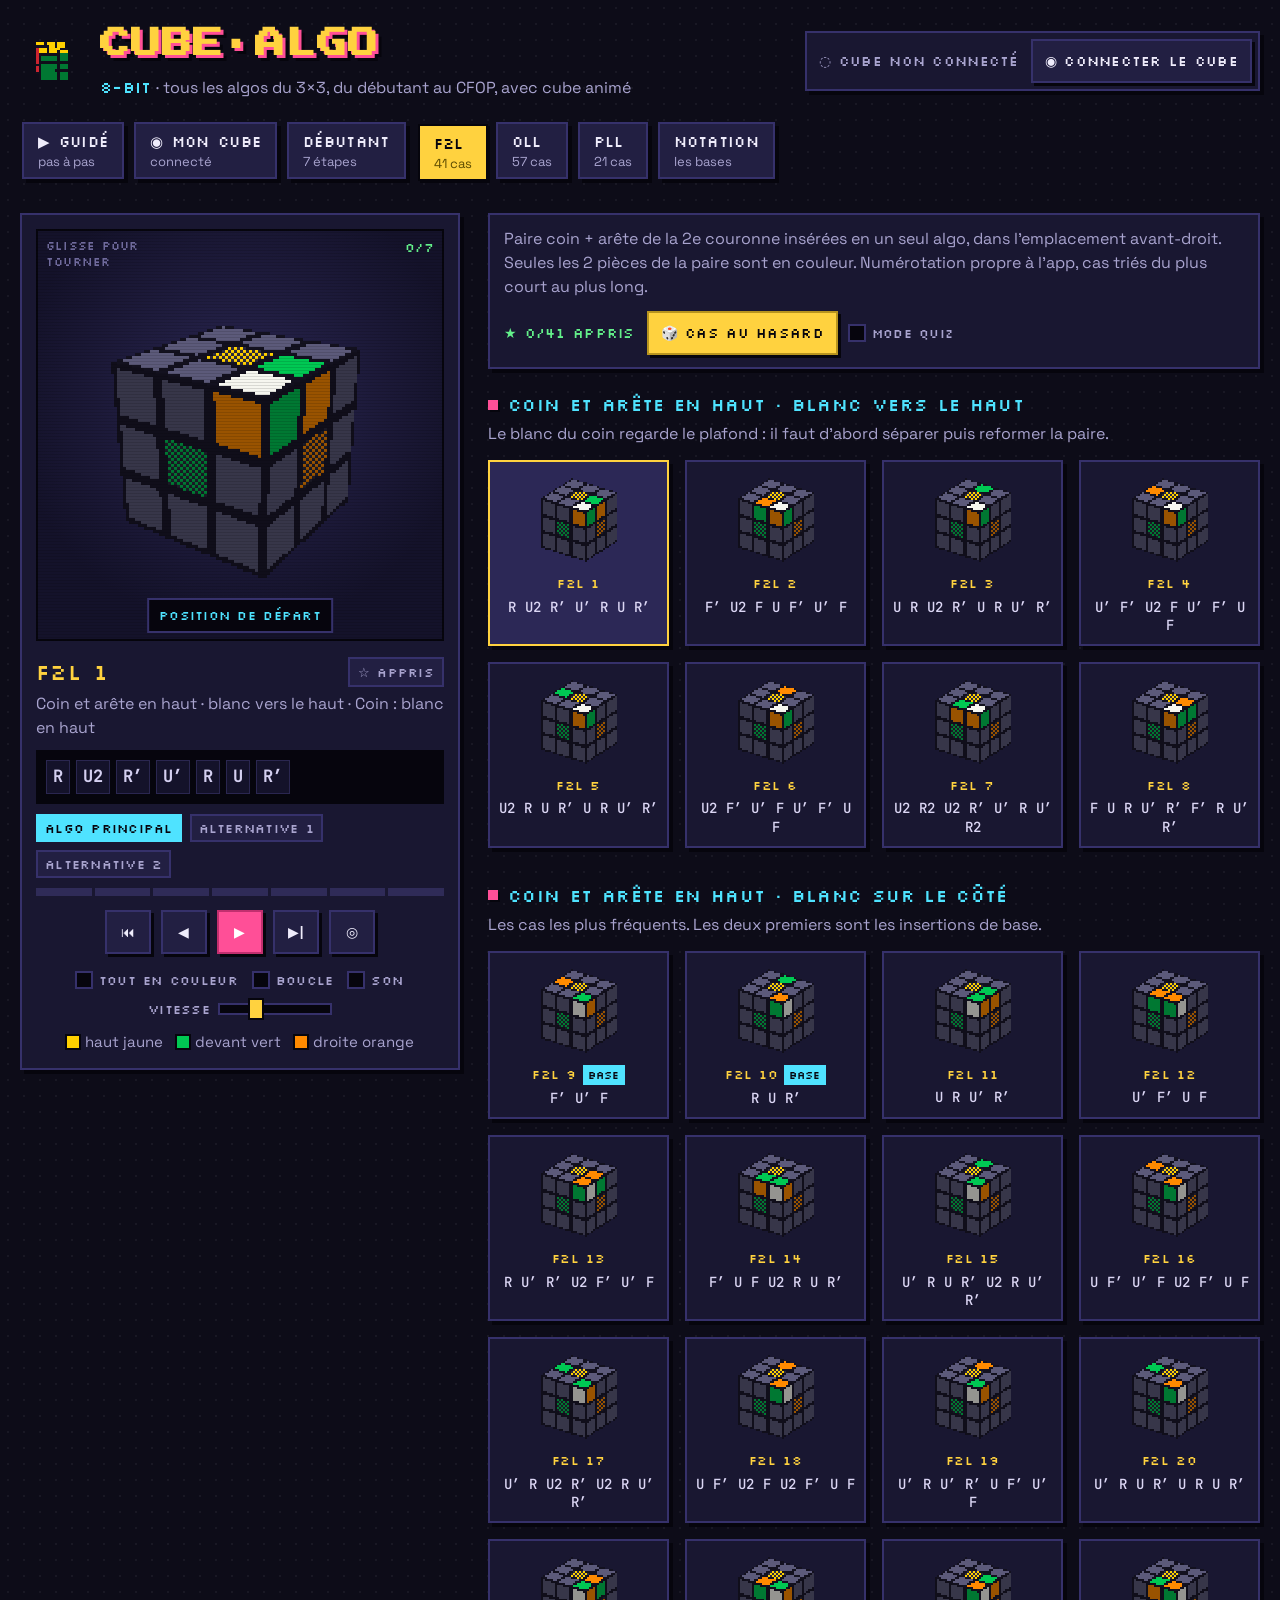
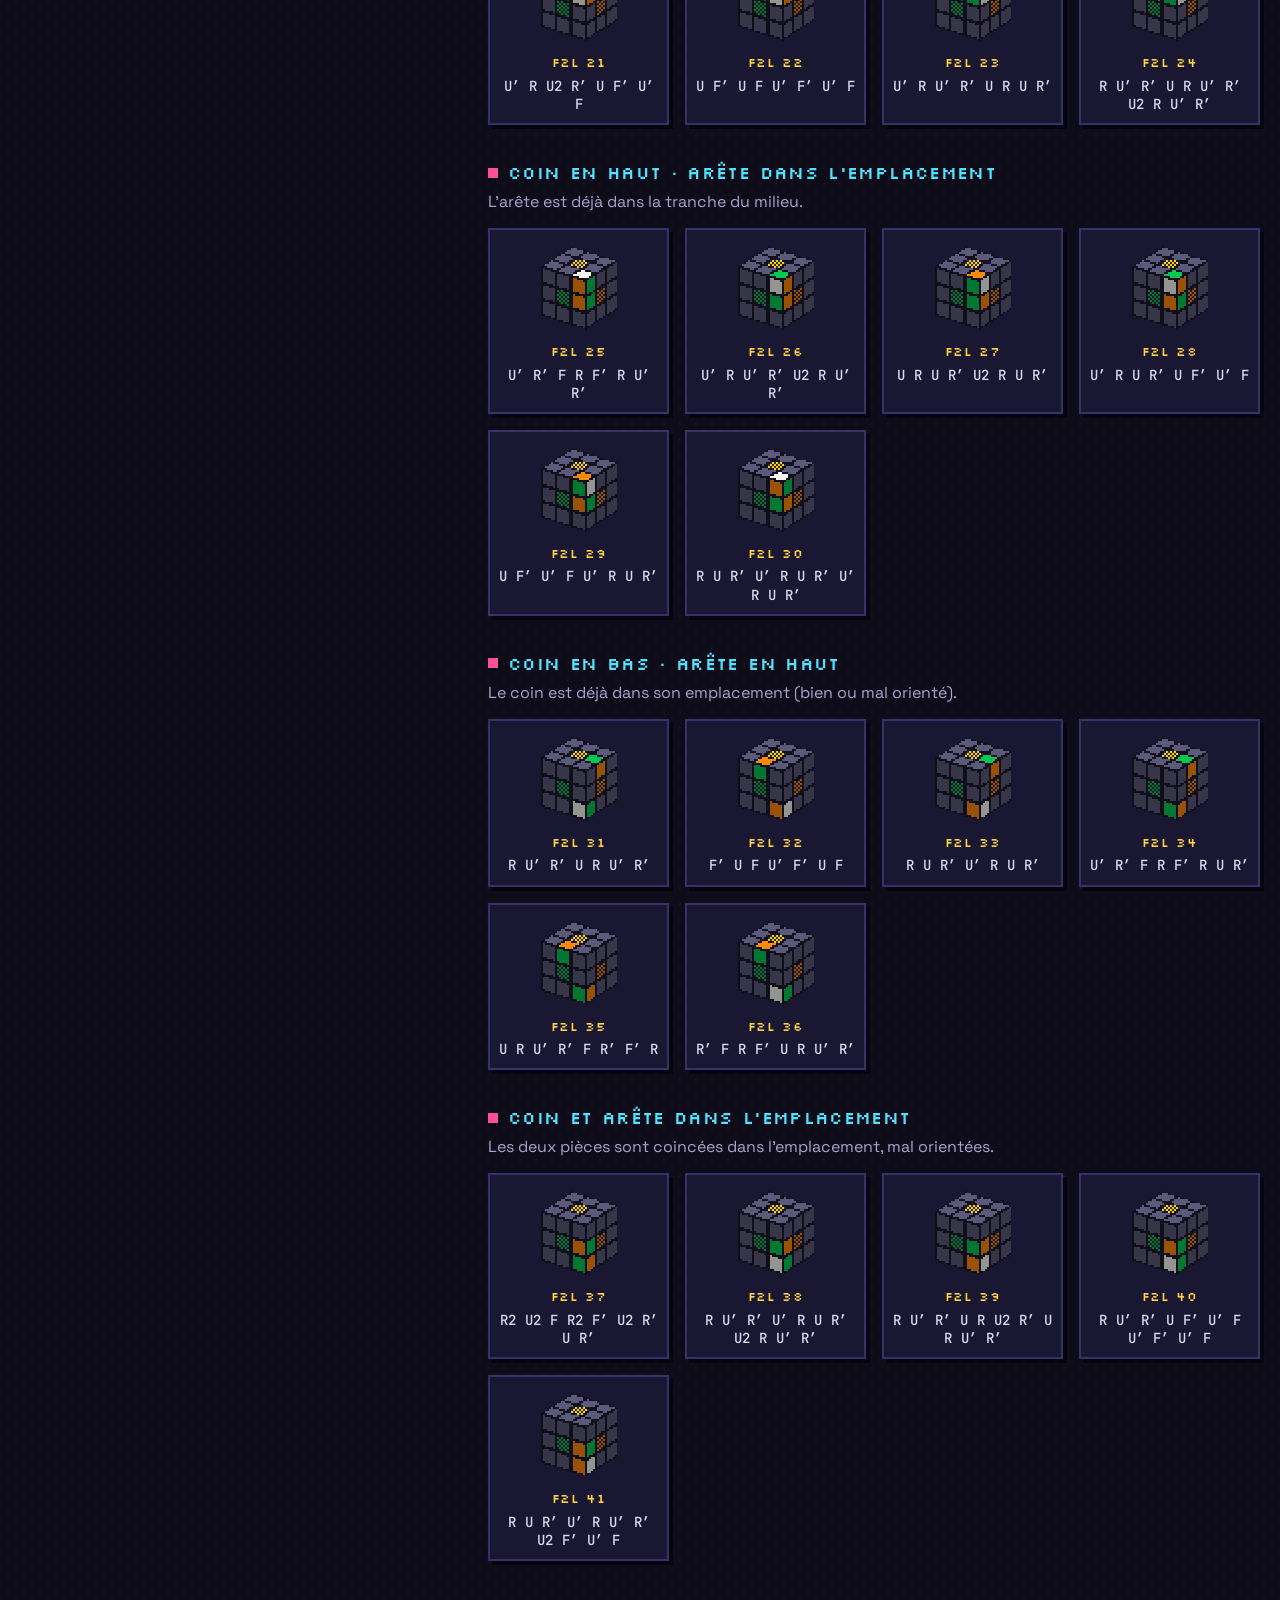
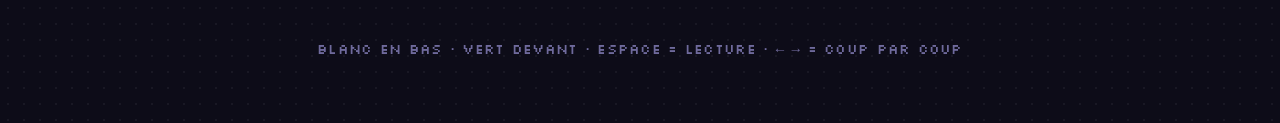
==== commit 7bf7a985: "Nouveau design 8-bit plus lisible et guide pas à pas détaillé Polices intégrées (Silkscreen, Space G" ====
--- a/index.html
+++ b/index.html
@@ -5,159 +5,245 @@
 <meta name="viewport" content="width=device-width, initial-scale=1">
 <title>CUBE·ALGO 8-BIT</title>
 <link rel="icon" href="favicon.svg" type="image/svg+xml">
-<link rel="preconnect" href="https://fonts.googleapis.com">
-<link href="https://fonts.googleapis.com/css2?family=Press+Start+2P&family=VT323&display=swap" rel="stylesheet">
 <style>
+@font-face{font-family:'Silkscreen';font-style:normal;font-weight:400;font-display:swap;src:url([data-uri]) format('woff2')}
+@font-face{font-family:'Press Start 2P';font-style:normal;font-weight:400;font-display:swap;src:url([data-uri]) format('woff2')}
+@font-face{font-family:'Space Grotesk';font-style:normal;font-weight:400;font-display:swap;src:url([data-uri]) format('woff2')}
+@font-face{font-family:'Space Grotesk';font-style:normal;font-weight:500;font-display:swap;src:url([data-uri]) format('woff2')}
+@font-face{font-family:'Space Grotesk';font-style:normal;font-weight:700;font-display:swap;src:url([data-uri]) format('woff2')}
+@font-face{font-family:'JetBrains Mono';font-style:normal;font-weight:500;font-display:swap;src:url([data-uri]) format('woff2')}
+@font-face{font-family:'JetBrains Mono';font-style:normal;font-weight:700;font-display:swap;src:url([data-uri]) format('woff2')}
 :root{
-  --bg:#110f1f; --panel:#1f1b36; --panel2:#2a2548; --ink:#f3efe0; --mute:#9a93c2;
-  --yel:#ffd23f; --pink:#ff3e8a; --cyan:#3ee6ff; --grn:#5bf06f; --blk:#05040b;
-  --px:4px;
+  --bg:#0d0c18; --bg2:#121027; --panel:#191731; --panel2:#221f42; --panel3:#2c2856; --line:#36316b;
+  --ink:#efecfb; --mute:#a9a4cf; --dim:#6f6a9c;
+  --yel:#ffd23f; --pink:#ff4f97; --cyan:#4fe3ff; --grn:#63f08a; --blk:#06050d;
+  --pixel:'Silkscreen','Press Start 2P',monospace; --arcade:'Press Start 2P','Silkscreen',monospace; --text:'Space Grotesk',ui-sans-serif,system-ui,sans-serif; --mono:'JetBrains Mono',ui-monospace,monospace;
+  --sh:4px 4px 0 0 var(--blk);
 }
 *{box-sizing:border-box}
 html,body{margin:0;background:var(--bg);color:var(--ink)}
-body{
-  font-family:'VT323','Courier New',monospace;font-size:20px;line-height:1.15;
-  background-image:
-    linear-gradient(rgba(255,255,255,.025) 1px,transparent 1px),
-    linear-gradient(90deg,rgba(255,255,255,.025) 1px,transparent 1px);
-  background-size:8px 8px;min-height:100vh;
-}
-body::after{content:"";position:fixed;inset:0;pointer-events:none;z-index:50;
-  background:repeating-linear-gradient(0deg,rgba(0,0,0,.18) 0 1px,transparent 1px 3px);mix-blend-mode:multiply}
-/* fallback */.pf{font-family:'Press Start 2P','Courier New',monospace;letter-spacing:0}
-.box{background:var(--panel);position:relative;
-  box-shadow:calc(-1*var(--px)) 0 0 0 var(--blk),var(--px) 0 0 0 var(--blk),0 calc(-1*var(--px)) 0 0 var(--blk),0 var(--px) 0 0 var(--blk),
-  inset calc(-1*var(--px)) calc(-1*var(--px)) 0 0 rgba(0,0,0,.35),inset var(--px) var(--px) 0 0 rgba(255,255,255,.06)}
-.wrap{max-width:1240px;margin:0 auto;padding:18px 16px 60px}
-header{display:flex;align-items:center;gap:14px;flex-wrap:wrap;margin:6px 4px 22px}
-#logoCube{width:72px;height:72px;image-rendering:pixelated}
-.logo h1{margin:0;font-family:'Press Start 2P';font-size:clamp(18px,4vw,30px);color:var(--yel);
+body{font-family:var(--text);font-size:16px;line-height:1.5;min-height:100vh;-webkit-font-smoothing:antialiased;
+  background-image:radial-gradient(rgba(255,255,255,.05) 1px,transparent 1.2px);background-size:16px 16px}
+button{font-family:inherit}
+b{font-weight:700}
+.pf{font-family:var(--pixel);font-weight:400;letter-spacing:.02em}
+.box{background:var(--panel);position:relative;box-shadow:inset 0 0 0 2px var(--line),var(--sh)}
+.wrap{max-width:1280px;margin:0 auto;padding:22px 20px 60px}
+
+/* ---- en-tête ---- */
+header{display:flex;align-items:center;gap:16px;flex-wrap:wrap;margin:0 0 20px}
+#logoCube{width:64px;height:64px;image-rendering:pixelated}
+.logo h1{margin:0;font-family:var(--arcade);font-size:clamp(20px,3.4vw,30px);color:var(--yel);letter-spacing:1px;
   text-shadow:3px 3px 0 var(--pink),6px 6px 0 var(--blk)}
-.logo p{margin:8px 0 0;color:var(--mute);font-size:20px}
-.logo p b{color:var(--cyan);font-weight:normal}
-nav{display:flex;gap:10px;flex-wrap:wrap;margin:0 4px 26px}
-.tab{font-family:'Press Start 2P';font-size:11px;padding:12px 14px;border:0;cursor:pointer;color:var(--ink);background:var(--panel2);
-  box-shadow:0 0 0 3px var(--blk),0 6px 0 0 var(--blk);transform:translateY(0);transition:transform .05s}
-.tab small{display:block;margin-top:6px;font-size:8px;color:var(--mute)}
-.tab:hover{background:#3a3363}
-.tab.on{background:var(--yel);color:var(--blk);transform:translateY(3px);box-shadow:0 0 0 3px var(--blk),0 3px 0 0 var(--blk)}
-.tab.on small{color:#5a4a00}
-.layout{display:grid;grid-template-columns:minmax(330px,450px) 1fr;gap:34px;align-items:start}
+.logo p{margin:8px 0 0;color:var(--mute);font-size:16px}
+.logo p b{color:var(--cyan)}
+header .conn{margin-left:auto;display:flex;align-items:center;gap:12px;flex-wrap:wrap;background:var(--panel);padding:8px 8px 8px 14px;box-shadow:inset 0 0 0 2px var(--line),var(--sh)}
+.btStat{font-weight:700;font-size:14px;color:var(--mute);letter-spacing:.03em}
+.btStat.on{color:var(--grn)}
+
+/* ---- onglets ---- */
+nav{display:flex;gap:10px;margin:0 0 24px;overflow-x:auto;padding:2px 6px 10px 2px;scrollbar-width:thin}
+.tab{flex:none;font-family:var(--pixel);font-weight:700;font-size:15px;letter-spacing:.04em;padding:10px 16px 9px;border:0;cursor:pointer;
+  color:var(--ink);background:var(--panel2);box-shadow:inset 0 0 0 2px var(--line),var(--sh);text-align:left;transition:transform .06s}
+.tab small{display:block;margin-top:2px;font-size:13px;font-weight:400;color:var(--mute);letter-spacing:0}
+.tab:hover{background:var(--panel3)}
+.tab.on{background:var(--yel);color:var(--blk);box-shadow:inset 0 0 0 2px var(--blk),2px 2px 0 0 var(--blk);transform:translate(2px,2px)}
+.tab.on small{color:#5c4b00}
+
+/* ---- mise en page ---- */
+.layout{display:grid;grid-template-columns:minmax(330px,440px) 1fr;gap:28px;align-items:start}
 #viewer{position:sticky;top:14px;padding:16px}
 #list{min-width:0}
-@media (max-width:860px){.layout{grid-template-columns:1fr}#viewer{position:relative;top:0}}
-.stage{position:relative;display:flex;justify-content:center;background:
-  radial-gradient(circle at 50% 45%,#2f2a58 0,#1a1730 70%);margin:-4px -4px 14px;padding:8px 0 4px;
-  box-shadow:inset 0 0 0 3px var(--blk)}
+@media (max-width:900px){.layout{grid-template-columns:1fr;gap:20px}#viewer{position:relative;top:0}
+  header .conn{margin-left:0;width:100%;justify-content:space-between}}
+
+/* ---- visionneuse ---- */
+.stage{position:relative;display:flex;justify-content:center;margin:0 0 14px;padding:10px 0 6px;
+  background:radial-gradient(circle at 50% 42%,#2a2652 0,#14122a 72%);box-shadow:inset 0 0 0 2px var(--blk)}
+.stage::after{content:"";position:absolute;inset:0;pointer-events:none;background:repeating-linear-gradient(0deg,rgba(0,0,0,.12) 0 1px,transparent 1px 3px)}
 #cv{image-rendering:pixelated;touch-action:none;cursor:grab;display:block}
 #cv:active{cursor:grabbing}
-.hud{position:absolute;left:10px;top:10px;font-family:'Press Start 2P';font-size:8px;color:var(--mute);line-height:1.8;pointer-events:none}
-.hud2{position:absolute;right:10px;top:10px;font-family:'Press Start 2P';font-size:8px;color:var(--grn)}
+.hud{position:absolute;left:10px;top:9px;font-size:12px;font-weight:700;color:var(--dim);letter-spacing:.06em;line-height:1.3;pointer-events:none;z-index:1}
+.hud2{position:absolute;right:10px;top:9px;font-size:13px;font-weight:700;color:var(--grn);z-index:1}
 .vtitle{display:flex;align-items:center;gap:10px;justify-content:space-between}
-.vtitle h2{margin:0;font-family:'Press Start 2P';font-size:15px;color:var(--yel)}
-.vsub{color:var(--mute);margin:6px 0 10px;font-size:19px}
-.alg{font-family:'Press Start 2P';font-size:13px;line-height:2.2;background:var(--blk);padding:10px 12px;margin:10px 0;min-height:52px;word-spacing:2px;cursor:default}
-.alg span{padding:3px 4px;margin-right:2px;color:#c8c2e8}
-.alg span.done{color:var(--grn)}
-.alg span.cur{background:var(--pink);color:#fff}
+.vtitle h2{margin:0;font-family:var(--pixel);font-weight:700;font-size:22px;color:var(--yel);letter-spacing:.02em}
+.vsub{color:var(--mute);margin:4px 0 10px;font-size:16px}
+.alg{display:flex;flex-wrap:wrap;gap:6px;font-weight:700;font-size:19px;background:var(--blk);padding:10px;margin:10px 0;min-height:52px;align-items:center;cursor:default}
+.alg span{padding:4px 7px;color:#d4cff0;background:#14122a;box-shadow:inset 0 0 0 1px #2a2650}
+.alg span.done{color:var(--grn);background:#10261a;box-shadow:inset 0 0 0 1px #1e4a2c}
+.alg span.cur{background:var(--pink);color:#fff;box-shadow:none}
+.alg span.pre{color:var(--cyan)}
 .alg.hidden{filter:blur(7px);cursor:pointer}
 .alts{display:flex;flex-wrap:wrap;gap:8px;margin-bottom:10px}
-.alt{font-family:'Press Start 2P';font-size:8px;padding:7px 8px;background:var(--panel2);border:0;color:var(--mute);cursor:pointer;box-shadow:0 0 0 2px var(--blk)}
-.alt.on{background:var(--cyan);color:var(--blk)}
+.alt{font-size:13px;font-weight:700;padding:6px 9px;background:var(--panel2);border:0;color:var(--mute);cursor:pointer;box-shadow:inset 0 0 0 2px var(--line)}
+.alt.on{background:var(--cyan);color:var(--blk);box-shadow:none}
 .bar{display:flex;gap:3px;margin:8px 0 14px;flex-wrap:wrap}
-.bar i{flex:1;min-width:6px;height:10px;background:#38325f;box-shadow:0 0 0 2px var(--blk)}
+.bar i{flex:1;min-width:5px;height:8px;background:#2f2b58}
 .bar i.d{background:var(--grn)}.bar i.c{background:var(--pink)}
 .ctrl{display:flex;gap:10px;justify-content:center;margin:6px 0 14px}
-.btn{font-family:'Press Start 2P';font-size:12px;min-width:46px;height:44px;padding:0 10px;border:0;cursor:pointer;background:var(--panel2);color:var(--ink);
-  box-shadow:0 0 0 3px var(--blk),0 5px 0 0 var(--blk);position:relative;top:0}
-.btn:active{top:3px;box-shadow:0 0 0 3px var(--blk),0 2px 0 0 var(--blk)}
-.btn.big{background:var(--pink);color:#fff;min-width:70px}
-.btn.y{background:var(--yel);color:var(--blk)}
-.opts{display:flex;flex-wrap:wrap;gap:10px 14px;align-items:center;justify-content:center}
-.tg{font-family:'Press Start 2P';font-size:8px;display:flex;align-items:center;gap:8px;cursor:pointer;color:var(--mute);user-select:none;background:none;border:0;padding:4px 0}
-.tg .sq{width:16px;height:16px;background:var(--blk);box-shadow:0 0 0 2px #4a4380}
-.tg.on{color:var(--ink)}.tg.on .sq{background:var(--grn);box-shadow:0 0 0 2px var(--blk),inset -3px -3px 0 #2a9c3a}
-.spd{display:flex;align-items:center;gap:8px;font-family:'Press Start 2P';font-size:8px;color:var(--mute)}
-input[type=range]{-webkit-appearance:none;appearance:none;width:110px;height:10px;background:var(--blk);box-shadow:0 0 0 2px #4a4380}
-input[type=range]::-webkit-slider-thumb{-webkit-appearance:none;width:14px;height:20px;background:var(--yel);box-shadow:0 0 0 2px var(--blk);cursor:pointer;border-radius:0}
-input[type=range]::-moz-range-thumb{width:14px;height:20px;background:var(--yel);border:2px solid var(--blk);border-radius:0}
-.star{font-family:'Press Start 2P';font-size:8px;padding:8px;border:0;cursor:pointer;background:var(--panel2);color:var(--mute);box-shadow:0 0 0 2px var(--blk);white-space:nowrap}
-.star.on{background:var(--yel);color:var(--blk)}
-.toolbar{display:flex;flex-wrap:wrap;gap:12px;align-items:center;margin:0 4px 22px}
-.toolbar .info{color:var(--mute);flex:1;min-width:200px}
-.prog{font-family:'Press Start 2P';font-size:9px;color:var(--grn)}
-.sec{margin:0 4px 34px}
-.sec h3{font-family:'Press Start 2P';font-size:12px;color:var(--cyan);margin:0 0 8px;display:flex;align-items:center;gap:10px}
-.sec h3::before{content:"";width:10px;height:10px;background:var(--pink);box-shadow:3px 3px 0 var(--blk)}
-.sec .d{color:var(--mute);margin:0 0 16px;max-width:70ch}
-.grid{display:grid;grid-template-columns:repeat(auto-fill,minmax(150px,1fr));gap:20px}
-.card{padding:10px 10px 12px;cursor:pointer;display:flex;flex-direction:column;align-items:center;text-align:center;transition:transform .08s}
-.card:hover{transform:translate(-2px,-2px);background:#29244a}
-.card.sel{background:#3a2f6a;outline:3px solid var(--yel);outline-offset:4px}
-.card canvas{image-rendering:pixelated;width:96px;height:96px}
-.card .n{font-family:'Press Start 2P';font-size:9px;color:var(--yel);margin:6px 0 6px;display:flex;gap:6px;align-items:center}
-.card .a{font-size:17px;color:#d8d2f4;line-height:1.05;word-spacing:1px}
-.card .tag{font-family:'Press Start 2P';font-size:7px;background:var(--cyan);color:var(--blk);padding:3px 4px}
-.card .lk{color:var(--grn)}
-.card.learned .n::after{content:"★";color:var(--grn)}
-.notegrid .card canvas{width:96px;height:96px}
-.legend{display:flex;gap:16px;flex-wrap:wrap;font-size:18px;color:var(--mute);margin-top:12px;justify-content:center}
+.btn{font-family:var(--pixel);font-weight:700;font-size:15px;letter-spacing:.03em;min-width:46px;height:44px;padding:0 14px;border:0;cursor:pointer;
+  background:var(--panel2);color:var(--ink);box-shadow:inset 0 0 0 2px var(--line),3px 3px 0 0 var(--blk);position:relative;transition:transform .05s}
+.btn:hover{background:var(--panel3)}
+.btn:active{transform:translate(2px,2px);box-shadow:inset 0 0 0 2px var(--line),1px 1px 0 0 var(--blk)}
+.btn.big{background:var(--pink);color:#fff;box-shadow:inset 0 0 0 2px #c22f6f,3px 3px 0 0 var(--blk)}
+.btn.big:hover{background:#ff69a8}
+.btn.y{background:var(--yel);color:var(--blk);box-shadow:inset 0 0 0 2px #b8941f,3px 3px 0 0 var(--blk)}
+.btn:disabled{opacity:.4;cursor:default}
+#bRand{font-size:14px!important}
+.opts{display:flex;flex-wrap:wrap;gap:8px 16px;align-items:center;justify-content:center}
+.tg{font-size:13px;font-weight:700;display:flex;align-items:center;gap:8px;cursor:pointer;color:var(--mute);user-select:none;background:none;border:0;padding:4px 0;letter-spacing:.03em}
+.tg .sq{width:14px;height:14px;background:var(--blk);box-shadow:0 0 0 2px var(--line)}
+.tg.on{color:var(--ink)}.tg.on .sq{background:var(--grn);box-shadow:0 0 0 2px var(--blk)}
+.spd{display:flex;align-items:center;gap:8px;font-size:13px;font-weight:700;color:var(--mute)}
+input[type=range]{-webkit-appearance:none;appearance:none;width:110px;height:8px;background:var(--blk);box-shadow:0 0 0 2px var(--line)}
+input[type=range]::-webkit-slider-thumb{-webkit-appearance:none;width:12px;height:18px;background:var(--yel);box-shadow:0 0 0 2px var(--blk);cursor:pointer;border-radius:0}
+input[type=range]::-moz-range-thumb{width:12px;height:18px;background:var(--yel);border:2px solid var(--blk);border-radius:0}
+.star{font-size:13px;font-weight:700;padding:7px 10px;border:0;cursor:pointer;background:var(--panel2);color:var(--mute);box-shadow:inset 0 0 0 2px var(--line);white-space:nowrap}
+.star.on{background:var(--yel);color:var(--blk);box-shadow:none}
+.legend{display:flex;gap:14px;flex-wrap:wrap;font-size:15px;color:var(--mute);margin-top:12px;justify-content:center}
 .legend span{display:flex;align-items:center;gap:6px}
 .legend i{width:12px;height:12px;display:inline-block;box-shadow:0 0 0 2px var(--blk)}
-footer{color:#5f5890;text-align:center;margin-top:40px;font-size:18px}
-.cd{position:absolute;left:0;right:0;top:8px;display:flex;justify-content:center;pointer-events:none;font-family:'Press Start 2P','Courier New',monospace;font-size:26px;color:var(--yel);text-shadow:4px 4px 0 var(--pink),8px 8px 0 var(--blk);opacity:0}
+.cd{position:absolute;left:0;right:0;top:8px;display:flex;justify-content:center;pointer-events:none;font-family:var(--arcade);font-size:26px;color:var(--yel);text-shadow:4px 4px 0 var(--pink),8px 8px 0 var(--blk);opacity:0}
 .cd.on{opacity:1;animation:pop .45s steps(3)}@keyframes pop{0%{transform:scale(1.6)}100%{transform:scale(1)}}
-.badge{position:absolute;left:50%;bottom:10px;transform:translateX(-50%);font-family:'Press Start 2P','Courier New',monospace;font-size:9px;padding:7px 9px;background:var(--blk);color:var(--cyan);box-shadow:0 0 0 2px #4a4380;white-space:nowrap;pointer-events:none}
+.badge{position:absolute;left:50%;bottom:10px;transform:translateX(-50%);font-size:13px;font-weight:700;letter-spacing:.04em;padding:6px 10px;background:var(--blk);color:var(--cyan);box-shadow:0 0 0 2px var(--line);white-space:nowrap;pointer-events:none;z-index:1}
 .badge:empty{display:none}.badge.ok{color:var(--blk);background:var(--grn);box-shadow:0 0 0 2px var(--blk)}
-.gbox{padding:18px 18px 16px;margin:0 4px 30px}
-.ghead{display:flex;justify-content:space-between;align-items:center;gap:10px;margin-bottom:12px}
-.ghead h3{margin:0;font-size:13px;color:var(--yel)}
-.lvl{font-size:8px;background:var(--cyan);color:var(--blk);padding:6px 7px}
-.gtxt{color:#d8d2f4;margin:6px 0 12px;max-width:72ch}.gtxt b,.why b,.tip b{color:var(--yel);font-weight:normal}
-.gq{font-size:11px;color:var(--cyan);line-height:1.7;margin:16px 0 6px}
-.gstep{font-size:12px;color:var(--pink);margin:16px 0 10px}
-.why{background:#151229;padding:12px 14px;color:#c8c2e8;box-shadow:inset 4px 0 0 var(--cyan);margin:8px 0 12px;font-size:19px;line-height:1.2}
-.whyb{background:none;border:0;color:var(--cyan);font-size:8px;cursor:pointer;padding:4px 0}
-.tip{background:#2b1630;padding:10px 12px;box-shadow:inset 4px 0 0 var(--pink);margin:6px 0 12px}
+#bGuideNext{width:100%;margin:4px 0 14px;height:48px;background:var(--grn);color:var(--blk);box-shadow:inset 0 0 0 2px #2e9c50,3px 3px 0 0 var(--blk)}
+
+/* ---- listes d'algos ---- */
+.toolbar{display:flex;flex-wrap:wrap;gap:12px;align-items:center;margin:0 0 22px;padding:14px 16px;background:var(--panel);box-shadow:inset 0 0 0 2px var(--line),var(--sh)}
+.toolbar .info{color:var(--mute);flex:1;min-width:220px;font-size:16px}
+.prog{font-size:14px;font-weight:700;color:var(--grn)}
+.sec{margin:0 0 34px}
+.sec h3{font-size:18px;font-weight:700;color:var(--cyan);margin:0 0 4px;display:flex;align-items:center;gap:10px;letter-spacing:.02em}
+.sec h3::before{content:"";width:10px;height:10px;background:var(--pink);box-shadow:2px 2px 0 var(--blk)}
+.sec .d{color:var(--mute);margin:0 0 14px;max-width:72ch;font-size:16px}
+.grid{display:grid;grid-template-columns:repeat(auto-fill,minmax(150px,1fr));gap:16px}
+.card{padding:12px 10px 12px;cursor:pointer;display:flex;flex-direction:column;align-items:center;text-align:center;transition:transform .06s}
+.card:hover{transform:translate(-2px,-2px);background:var(--panel2)}
+.card.sel{background:var(--panel3);box-shadow:inset 0 0 0 2px var(--yel),var(--sh)}
+.card canvas{image-rendering:pixelated;width:96px;height:96px}
+.card .n{font-size:14px;font-weight:700;color:var(--yel);margin:6px 0 4px;display:flex;gap:6px;align-items:center;flex-wrap:wrap;justify-content:center}
+.card .a{font-size:15px;color:#dcd7f5;line-height:1.3;word-spacing:1px}
+.card .tag{font-size:11px;background:var(--cyan);color:var(--blk);padding:2px 5px}
+.card.learned .n::after{content:"★";color:var(--grn)}
+footer{color:var(--dim);text-align:center;margin-top:40px;font-size:14px!important;letter-spacing:.06em}
+
+/* ---- guide ---- */
+.gbox{padding:20px 22px 20px;margin:0 0 22px}
+.ghead{display:flex;justify-content:space-between;align-items:center;gap:10px;margin-bottom:10px;flex-wrap:wrap}
+.ghead h3{margin:0;font-size:15px;color:var(--mute);letter-spacing:.08em}
+.lvl{font-size:13px;font-weight:700;background:var(--cyan);color:var(--blk);padding:4px 8px}
+.gtxt{color:#dcd7f5;margin:6px 0 12px;max-width:72ch}.gtxt b,.why b,.tip b{color:var(--yel)}
+.gq{font-size:15px;color:var(--cyan);margin:18px 0 6px;letter-spacing:.06em}
+.gstep{font-size:18px;color:var(--pink);margin:16px 0 8px}
+.why{background:var(--bg2);padding:12px 14px;color:#cfcaee;box-shadow:inset 3px 0 0 var(--cyan);margin:8px 0 12px;font-size:16px}
+.whyb{background:none;border:0;color:var(--cyan);font-size:14px;font-weight:700;cursor:pointer;padding:4px 0;letter-spacing:.04em}
+.tip{background:#24142f;padding:10px 14px;box-shadow:inset 3px 0 0 var(--pink);margin:8px 0 12px;font-size:16px}
 .pills{display:flex;flex-wrap:wrap;gap:6px;margin:4px 0 6px}
-.pill{font-family:'Press Start 2P','Courier New',monospace;font-size:7px;padding:6px 6px;background:#151229;color:#6c66a0;box-shadow:0 0 0 2px var(--blk)}
-.pill.d{background:#1f4a2a;color:var(--grn)}.pill.c{background:var(--yel);color:var(--blk)}
-.choices{display:flex;flex-direction:column;gap:12px;margin:10px 0 6px}
-.choice{text-align:left;border:0;cursor:pointer;background:var(--panel2);color:var(--ink);padding:14px 14px;box-shadow:0 0 0 3px var(--blk),0 5px 0 0 var(--blk);position:relative;top:0}
-.choice:hover{background:#3a3363}.choice:active{top:3px;box-shadow:0 0 0 3px var(--blk),0 2px 0 0 var(--blk)}
-.choice span{font-size:10px;line-height:1.6}.choice small{display:block;margin-top:6px;color:var(--mute);font-size:19px;font-family:'VT323','Courier New',monospace}
-.choice.ok{background:#1f4a2a}.choice.ok span{color:var(--grn)}
+.pill{font-size:12px;font-weight:700;padding:4px 8px;background:var(--bg2);color:var(--dim);box-shadow:inset 0 0 0 2px #26224a;letter-spacing:.03em}
+.pill.d{background:#123a22;color:var(--grn);box-shadow:none}.pill.c{background:var(--yel);color:var(--blk);box-shadow:none}
+.choices{display:flex;flex-direction:column;gap:10px;margin:10px 0 6px}
+.choice{text-align:left;border:0;cursor:pointer;background:var(--panel2);color:var(--ink);padding:12px 14px;box-shadow:inset 0 0 0 2px var(--line),3px 3px 0 0 var(--blk);position:relative;transition:transform .05s}
+.choice:hover{background:var(--panel3)}.choice:active{transform:translate(2px,2px)}
+.choice span{font-size:15px;font-weight:700;letter-spacing:.04em}.choice small{display:block;margin-top:2px;color:var(--mute);font-size:15px}
+.choice.ok{background:#16351f;box-shadow:inset 0 0 0 2px #2c7a45,3px 3px 0 0 var(--blk)}.choice.ok span{color:var(--grn)}
 .gbox .grid{margin:6px 0 12px}
-.gnav{display:flex;flex-wrap:wrap;gap:12px;margin-top:16px}.gnav .btn{font-size:9px}
-.gnav.small{border-top:3px dashed #3a3363;padding-top:14px;margin-top:20px}.gnav.small .btn{font-size:8px;height:36px}
-.btn:disabled{opacity:.4;cursor:default}
-.bravo{font-size:30px;color:var(--yel);text-shadow:3px 3px 0 var(--pink),6px 6px 0 var(--blk);margin:20px 0;animation:bl 1s steps(2) 3}
-#bGuideNext{width:100%;margin:4px 0 14px;font-size:10px;height:48px;background:var(--grn);color:var(--blk)}
+.gnav{display:flex;flex-wrap:wrap;gap:12px;margin-top:16px}
+.gnav.small{border-top:2px dashed var(--line);padding-top:14px;margin-top:20px}.gnav.small .btn{font-size:14px;height:38px}
+.bravo{font-family:var(--arcade);font-size:28px;color:var(--yel);text-shadow:3px 3px 0 var(--pink),6px 6px 0 var(--blk);margin:16px 0;animation:bl 1s steps(2) 3}
 .blink{animation:bl 1s steps(2) infinite}@keyframes bl{50%{opacity:0}}
-/* ===== cube connecté ===== */
-header .conn{margin-left:auto;display:flex;align-items:center;gap:12px;flex-wrap:wrap}
-.btStat{font-family:'Press Start 2P','Courier New',monospace;font-size:8px;color:var(--mute)}
-.btStat.on{color:var(--grn)}
-header .btBtn{font-size:9px;height:40px}
+
+/* ---- étapes détaillées ---- */
+.track{display:flex;gap:4px;margin:0 0 16px}
+.track span{flex:1;min-width:0;padding:6px 4px 5px;font-size:12px;font-weight:700;text-align:center;background:var(--bg2);color:var(--dim);box-shadow:inset 0 0 0 2px #26224a;white-space:nowrap;overflow:hidden;text-overflow:ellipsis}
+.track span.d{background:#123a22;color:var(--grn);box-shadow:none}
+.track span.c{background:var(--yel);color:var(--blk);box-shadow:none}
+.sthead{display:flex;align-items:center;gap:14px;margin:4px 0 12px}
+.stnum{flex:none;min-width:62px;height:62px;display:grid;place-items:center;background:var(--pink);color:#fff;font-family:var(--arcade);font-size:18px;box-shadow:inset 0 0 0 2px #c22f6f,var(--sh)}
+.stnum small{font-size:10px;opacity:.8;margin-left:2px}
+.stkicker{font-size:13px;font-weight:700;color:var(--mute);letter-spacing:.1em}
+.stname{margin:2px 0 0;font-size:26px;line-height:1.1;color:var(--yel);letter-spacing:.01em}
+.ingros{background:var(--bg2);padding:12px 14px;box-shadow:inset 3px 0 0 var(--yel);margin:0 0 14px}
+.ingros b{display:block;font-size:13px;color:var(--yel);letter-spacing:.1em;margin-bottom:2px}
+.ingros p{margin:0;font-size:18px}
+.subtasks{margin:0 0 16px}
+.lbl{display:flex;justify-content:space-between;align-items:baseline;font-size:13px;font-weight:700;color:var(--mute);letter-spacing:.1em;margin:0 0 6px}
+.lbl span{color:var(--grn)}
+.strow{display:flex;align-items:center;gap:10px;padding:7px 10px;margin-bottom:4px;background:var(--bg2);font-size:16px;color:var(--dim)}
+.strow i{flex:none;width:18px;height:18px;display:grid;place-items:center;font-style:normal;font-size:12px;box-shadow:inset 0 0 0 2px #36316b}
+.strow.done{color:var(--grn)}.strow.done i{background:var(--grn);color:var(--blk);box-shadow:none}
+.strow.cur{color:var(--ink);background:var(--panel3);box-shadow:inset 3px 0 0 var(--pink)}.strow.cur i{background:var(--pink);color:#fff;box-shadow:none}
+.now{background:var(--panel2);padding:16px;margin:0 0 16px;box-shadow:inset 0 0 0 2px var(--pink),var(--sh)}
+.now h4{margin:0 0 12px;font-size:20px;color:var(--ink)}
+.now h4 small{display:block;font-size:13px;color:var(--pink);letter-spacing:.1em}
+.sstep{display:grid;grid-template-columns:28px 1fr;gap:10px;margin:0 0 14px}
+.sstep>i{width:28px;height:28px;display:grid;place-items:center;font-style:normal;font-weight:700;background:var(--blk);color:var(--yel);box-shadow:inset 0 0 0 2px var(--line)}
+.sstep b.t{display:block;font-size:13px;color:var(--mute);letter-spacing:.1em;margin-top:3px}
+.sstep p{margin:2px 0 0}
+.chip{display:inline-block;width:14px;height:14px;vertical-align:-2px;margin:0 4px 0 2px;box-shadow:0 0 0 2px var(--blk)}
+.lvnext{display:flex;align-items:center;gap:14px;background:var(--blk);padding:10px 12px;box-shadow:inset 3px 0 0 var(--pink);margin:8px 0 4px}
+.lvnext.fix{box-shadow:inset 3px 0 0 var(--yel)}
+.lvnext b{flex:none;min-width:56px;height:46px;display:grid;place-items:center;font-size:22px;box-shadow:0 0 0 2px var(--blk),inset 0 0 0 2px rgba(0,0,0,.25)}
+.lvnext span{font-size:15px;font-weight:700;display:block;letter-spacing:.03em}.lvnext small{color:var(--mute);font-size:15px}
+.lvcase{display:flex;align-items:center;gap:14px;margin:6px 0 0}.lvcase canvas{width:72px;height:72px;image-rendering:pixelated;background:var(--blk)}
+.lvcase span{font-size:16px;font-weight:700;color:var(--yel);display:block}.lvcase small{color:var(--mute);font-size:15px}
+.whyalgo{background:#0f2730;padding:10px 14px;box-shadow:inset 3px 0 0 var(--cyan);margin:4px 0 0;font-size:16px}
+.whyalgo b{display:block;font-size:13px;color:var(--cyan);letter-spacing:.1em}
+.altlist{margin:8px 0 0;font-size:15px;color:var(--mute)}
+.altlist code{font-family:var(--pixel);color:#dcd7f5;background:var(--blk);padding:1px 6px;margin-right:4px}
+details.acc{margin:0 0 8px;background:var(--bg2);box-shadow:inset 0 0 0 2px #26224a}
+details.acc summary{cursor:pointer;list-style:none;padding:10px 14px;font-size:14px;font-weight:700;color:var(--cyan);letter-spacing:.08em;display:flex;justify-content:space-between}
+details.acc summary::-webkit-details-marker{display:none}
+details.acc summary::after{content:"+";color:var(--mute)}
+details.acc[open] summary::after{content:"–"}
+details.acc .in{padding:0 14px 12px}
+ol.how{margin:0;padding:0;list-style:none;counter-reset:h}
+ol.how li{counter-increment:h;position:relative;padding:4px 0 4px 34px}
+ol.how li::before{content:counter(h);position:absolute;left:0;top:4px;width:22px;height:22px;display:grid;place-items:center;font-size:13px;font-weight:700;background:var(--panel3);color:var(--yel)}
+.keys{display:grid;grid-template-columns:repeat(auto-fill,minmax(210px,1fr));gap:8px}
+.key{background:var(--panel);padding:10px 12px;box-shadow:inset 0 0 0 2px var(--line);text-align:left;border:0;color:var(--ink);font-size:15px}
+button.key{cursor:pointer}button.key:hover{background:var(--panel2)}
+.key b{color:var(--yel);display:block;font-size:14px}.key code{display:block;font-family:var(--pixel);font-weight:700;color:var(--cyan);margin:3px 0}
+.key span{color:var(--mute)}
+
+/* ---- cube connecté ---- */
 body.islive #bReset,body.islive #bBack,body.islive #bPlay,body.islive .opts,body.islive #btnStar,body.islive #vAlts{display:none}
+.lvtop{display:flex;align-items:center;gap:12px;flex-wrap:wrap;justify-content:space-between}
 .lvpal{display:flex;gap:10px;flex-wrap:wrap;margin:8px 0 14px}
-.lvsw{width:30px;height:30px;border:0;cursor:pointer;box-shadow:0 0 0 3px var(--blk)}
-.lvsw.on{box-shadow:0 0 0 3px var(--blk),0 0 0 6px var(--yel)}
+.lvsw{width:32px;height:32px;border:0;cursor:pointer;box-shadow:0 0 0 2px var(--blk)}
+.lvsw.on{box-shadow:0 0 0 2px var(--blk),0 0 0 5px var(--yel)}
 .lvnet{display:grid;grid-template-columns:repeat(4,auto);gap:6px;justify-content:start;margin-bottom:6px}
-.lvface{display:grid;grid-template-columns:repeat(3,18px);gap:2px;background:var(--blk);padding:2px}
-.lvs{width:18px;height:18px;border:0;padding:0;cursor:pointer}
+.lvface{display:grid;grid-template-columns:repeat(3,20px);gap:2px;background:var(--blk);padding:2px}
+.lvs{width:20px;height:20px;border:0;padding:0;cursor:pointer}
 .lvs.ctr{cursor:default;box-shadow:inset 0 0 0 2px rgba(0,0,0,.35)}
 .lvrow{display:flex;gap:10px}
-.lvin{flex:1;min-width:0;font-family:'VT323','Courier New',monospace;font-size:20px;background:var(--blk);color:var(--ink);border:0;padding:8px 10px;box-shadow:0 0 0 3px #4a4380}
-.lvnext{display:flex;align-items:center;gap:14px;background:#151229;padding:12px;box-shadow:inset 4px 0 0 var(--pink);margin:6px 0 10px}
-.lvnext.fix{box-shadow:inset 4px 0 0 var(--yel)}
-.lvnext b{min-width:58px;height:46px;display:grid;place-items:center;font-size:16px;font-weight:normal;box-shadow:0 0 0 3px var(--blk)}
-.lvnext span{font-size:9px;line-height:1.7;display:block}.lvnext small{color:var(--mute);font-size:19px}
-.lvcase{display:flex;align-items:center;gap:14px;margin:4px 0 6px}.lvcase canvas{width:72px;height:72px;image-rendering:pixelated}
-.lvcase span{font-size:9px;color:var(--yel);display:block}.lvcase small{color:var(--mute);font-size:18px}
-.lvtoast{position:fixed;left:50%;bottom:22px;transform:translateX(-50%) translateY(140%);z-index:60;background:var(--blk);color:var(--cyan);font-size:9px;line-height:1.7;padding:12px 14px;box-shadow:0 0 0 3px #4a4380;max-width:92vw;text-align:center;transition:transform .15s steps(3)}
+.lvin{flex:1;min-width:0;font-family:var(--pixel);font-size:17px;background:var(--blk);color:var(--ink);border:0;padding:8px 10px;box-shadow:inset 0 0 0 2px var(--line)}
+.methods{display:grid;grid-template-columns:repeat(3,1fr);gap:10px;margin:8px 0 14px}
+.methods .choice{padding:12px}
+@media (max-width:620px){.methods{grid-template-columns:1fr}.track span{font-size:0;padding:4px 0;height:10px}.stname{font-size:22px}}
+.lvtoast{position:fixed;left:50%;bottom:22px;transform:translateX(-50%) translateY(160%);z-index:60;background:var(--blk);color:var(--cyan);font-size:15px;font-weight:700;letter-spacing:.03em;padding:12px 16px;box-shadow:0 0 0 2px var(--line),var(--sh);max-width:92vw;text-align:center;transition:transform .15s steps(3)}
 .lvtoast.on{transform:translateX(-50%) translateY(0)}
-@media (max-width:860px){header .conn{margin-left:0;width:100%}}
+.small{font-size:15px;color:var(--mute)}
+
+/* typographie : pixel pour l'interface, lisible pour le texte */
+.tab,.btn,.stkicker,.lbl,.ingros b,.sstep b.t,.whyalgo b,.gq,.ghead h3,.track span,.pill,.badge,.hud,.hud2,.lvl,.tg,.star,.alt,.card .n,.sec h3,
+.stname,.vtitle h2,.choice span,details.acc summary,.btStat,.lvnext span,.now h4 small,.prog,.card .tag,.gstep,.whyb,.spd,.lvcase span,.key b,.logo p b,footer{
+  font-family:var(--pixel);font-weight:400;letter-spacing:.02em}
+.tab{font-size:15px}.btn{font-size:14px}.stname{font-size:28px}.vtitle h2{font-size:22px}
+.alg,.card .a,.altlist code,.key code,.lvin,.lvnext b{font-family:var(--mono);font-weight:700}
+.alg{font-size:17px}.card .a{font-size:14px;font-weight:500}.lvnext b{font-size:20px}
+.choice small,.tab small{font-family:var(--text)}
+.ingros p{font-weight:500}
+body.islive header .conn{display:none}
+.toolbar .info{flex:1 1 100%}
+.card .a[style*="color"]{font-family:var(--text);font-weight:400;font-size:14px}
+.card .n{font-size:13px}
+.lvtoast{font-family:var(--text);font-weight:700}
+@media (max-width:620px){
+  .gbox{padding:16px 14px}.now{padding:12px}.sstep{grid-template-columns:24px 1fr;gap:8px}.sstep>i{width:24px;height:24px}
+  .lvnext{align-items:flex-start}.lvnext span{font-size:12px;line-height:1.5}.lvnext small{font-size:14px}
+  .stnum{min-width:52px;height:52px;font-size:15px}.ingros p{font-size:16px}
+}
 </style>
 </head>
 <body>
@@ -399,9 +485,9 @@
   }
 
   // Construit une étape à partir d'un algo
-  function mkStep(stage, title, detail, alg, k, id) {
+  function mkStep(stage, title, detail, alg, k, id, extra = {}) {
     const conv = convert(alg, k);
-    return { stage, title, detail, alg, view: k, id: id || null, conv };
+    return { stage, title, detail, alg, view: k, id: id || null, conv, pre: '', main: alg, ...extra, n: qCount(conv) };
   }
   function algsOf(ids, withAlts = true) {
     const out = [];
@@ -456,7 +542,7 @@
       let best = null;
       for (const e of todo) { const s = crossSearch(P.st, [...done, e]); if (s !== null && (!best || s.split(' ').length < best.s.split(' ').length)) best = { e, s }; }
       if (!best) throw new Error('croix');
-      P.add(mkStep(0, `Croix · arête ${pname(best.e)}`, `Amène l’arête ${pname(best.e)} en bas, sous le centre ${NAME[best.e[1]]}, blanc vers le bas.`, best.s, 0));
+      P.add(mkStep(0, `Croix · arête ${pname(best.e)}`, `Amène l’arête ${pname(best.e)} en bas, sous le centre ${NAME[best.e[1]]}, blanc vers le bas.`, best.s, 0, null, { sub: `Arête ${pname(best.e)}`, kind: 'cross' }));
     }
   }
   function planBegCorners(P) {
@@ -471,11 +557,11 @@
           (s) => crossOK(s) && pieceSolved(s, CORNERS[i]) && solvedC.every((j) => pieceSolved(s, CORNERS[j])));
         if (r && (!best || r.cost < best.cost)) best = { ...r, i };
       }
-      if (best) { P.add(mkStep(1, `Coin ${pname(CORNERS[best.i])}`, `Tiens le cube ${holdTxt(best.k)}. ${best.pre ? 'Tourne d’abord le dessus (' + best.pre + ') pour amener le coin au-dessus de sa place, puis applique' : 'Applique'} l’algo.`, withPre(best), best.k, best.id)); continue; }
+      if (best) { P.add(mkStep(1, `Coin ${pname(CORNERS[best.i])}`, `Tiens le cube ${holdTxt(best.k)}. ${best.pre ? 'Tourne d’abord le dessus (' + best.pre + ') pour amener le coin au-dessus de sa place, puis applique' : 'Applique'} l’algo.`, withPre(best), best.k, best.id, { sub: `Coin ${pname(CORNERS[best.i])}`, kind: 'case', pre: best.pre, main: best.alg })); continue; }
       // coin coincé en bas au mauvais endroit : on le remonte
       const i = todo.find((j) => findPiece(P.st, CORNERS[j])[1] === -1);
       const p = findPiece(P.st, CORNERS[i]);
-      P.add(mkStep(1, `Sortir le coin ${pname(CORNERS[i])}`, 'Ce coin est coincé en bas au mauvais endroit : le « sexy move » le remonte.', "R U R' U'", viewForFR(p[0], p[2]), 'b2-6'));
+      P.add(mkStep(1, `Sortir le coin ${pname(CORNERS[i])}`, 'Ce coin est coincé en bas au mauvais endroit : le « sexy move » le remonte.', "R U R' U'", viewForFR(p[0], p[2]), 'b2-6', { sub: `Coin ${pname(CORNERS[i])}`, kind: 'extract' }));
     }
     throw new Error('coins');
   }
@@ -491,10 +577,10 @@
         const r = findCase(P.st, algsOf(['b3-1', 'b3-2', 'b3-3'], false), [k, (k + 1) % 4], (s) => base(s) && pieceSolved(s, MIDS[i]));
         if (r && (!best || r.cost < best.cost)) best = { ...r, i };
       }
-      if (best) { P.add(mkStep(2, `Arête ${pname(MIDS[best.i])}`, `Tiens le cube ${holdTxt(best.k)}.${best.pre ? ' Tourne d’abord le dessus (' + best.pre + ').' : ''}`, withPre(best), best.k, best.id)); continue; }
+      if (best) { P.add(mkStep(2, `Arête ${pname(MIDS[best.i])}`, `Tiens le cube ${holdTxt(best.k)}.${best.pre ? ' Tourne d’abord le dessus (' + best.pre + ').' : ''}`, withPre(best), best.k, best.id, { sub: `Arête ${pname(MIDS[best.i])}`, kind: 'case', pre: best.pre, main: best.alg })); continue; }
       const i = todo.find((j) => findPiece(P.st, MIDS[j])[1] === 0);
       const p = findPiece(P.st, MIDS[i]);
-      P.add(mkStep(2, `Sortir l’arête ${pname(MIDS[i])}`, 'Cette arête est coincée dans la mauvaise case : on la remonte avec l’algo de droite.', "U R U' R' U' F' U F", viewForFR(p[0], p[2]), 'b3-1'));
+      P.add(mkStep(2, `Sortir l’arête ${pname(MIDS[i])}`, 'Cette arête est coincée dans la mauvaise case : on la remonte avec l’algo de droite.', "U R U' R' U' F' U F", viewForFR(p[0], p[2]), 'b3-1', { sub: `Arête ${pname(MIDS[i])}`, kind: 'extract' }));
     }
     throw new Error('couronne');
   }
@@ -502,16 +588,16 @@
     if (goal(P.st)) return;
     const r = findCase(P.st, algsOf(ids, withAlts), [0], goal);
     if (!r) throw new Error(label);
-    P.add(mkStep(stage, `${label} · ${ITEMS[r.id].name}`, r.pre ? `Tourne d’abord le dessus (${r.pre}) pour retrouver l’image, puis applique l’algo.` : 'Applique l’algo, cube tenu vert devant.', withPre(r), 0, r.id));
+    P.add(mkStep(stage, `${label} · ${ITEMS[r.id].name}`, r.pre ? `Tourne d’abord le dessus (${r.pre}) pour retrouver l’image, puis applique l’algo.` : 'Applique l’algo, cube tenu vert devant.', withPre(r), 0, r.id, { sub: label, kind: 'case', pre: r.pre, main: r.alg }));
   }
   function planChain(P, stage, ids, goal, label, depth) {
     if (goal(P.st)) return;
     const path = chainCase(P.st, algsOf(ids, false), goal, depth);
     if (!path) throw new Error(label);
-    path.forEach((c, j) => P.add(mkStep(stage, `${label} · ${ITEMS[c.id].name}${path.length > 1 ? ` (${j + 1}/${path.length})` : ''}`, c.pre ? `Tourne d’abord le dessus (${c.pre}), puis applique l’algo.` : 'Applique l’algo, cube tenu vert devant.', withPre(c), 0, c.id)));
+    path.forEach((c, j) => P.add(mkStep(stage, `${label} · ${ITEMS[c.id].name}${path.length > 1 ? ` (${j + 1}/${path.length})` : ''}`, c.pre ? `Tourne d’abord le dessus (${c.pre}), puis applique l’algo.` : 'Applique l’algo, cube tenu vert devant.', withPre(c), 0, c.id, { sub: label, kind: 'case', pre: c.pre, main: c.alg })));
   }
   function planAUF(P, stage) {
-    for (let a = 1; a < 4; a++) if (isSolved(turn(P.st, 'U', a))) { P.add(mkStep(stage, 'Dernier alignement', 'Tourne le dessus pour finir le cube.', U_PRE[a], 0)); return; }
+    for (let a = 1; a < 4; a++) if (isSolved(turn(P.st, 'U', a))) { P.add(mkStep(stage, 'Dernier alignement', 'Tourne le dessus pour finir le cube.', U_PRE[a], 0, null, { sub: 'Alignement final', kind: 'auf' })); return; }
   }
   function planF2L(P) {
     for (let n = 0; n < 12; n++) {
@@ -526,41 +612,42 @@
           (s) => crossOK(s) && slotOK(s, i) && ok.every((j) => slotOK(s, j)));
         if (r && (!best || r.cost < best.cost)) best = { ...r, i };
       }
-      if (best) { P.add(mkStep(1, `Paire ${pname(MIDS[best.i])} · ${ITEMS[best.id].name}`, `Tiens le cube ${holdTxt(best.k)} : l’emplacement devant-droite est celui de la paire.${best.pre ? ' Tourne d’abord le dessus (' + best.pre + ').' : ''}`, withPre(best), best.k, best.id)); continue; }
+      if (best) { P.add(mkStep(1, `Paire ${pname(MIDS[best.i])} · ${ITEMS[best.id].name}`, `Tiens le cube ${holdTxt(best.k)} : l’emplacement devant-droite est celui de la paire.${best.pre ? ' Tourne d’abord le dessus (' + best.pre + ').' : ''}`, withPre(best), best.k, best.id, { sub: `Paire ${pname(MIDS[best.i])}`, kind: 'case', pre: best.pre, main: best.alg })); continue; }
       // une pièce de paire est coincée dans un autre emplacement : on la sort
-      let slot = null;
+      let slot = null, pair = null;
       for (const i of todo) {
+        pair = i;
         for (const p of [findPiece(P.st, CORNERS[i]), findPiece(P.st, MIDS[i])]) {
           if (p[1] <= 0) { const s = viewForFR(p[0], p[2]); if (!ok.includes([0, 1, 2, 3].find((j) => viewForFR(homeOf(CORNERS[j])[0], homeOf(CORNERS[j])[2]) === s))) { slot = s; break; } }
         }
         if (slot !== null) break;
       }
       if (slot === null) throw new Error('f2l bloqué');
-      P.add(mkStep(1, 'Sortir une pièce coincée', 'Une pièce de la paire est coincée dans un autre emplacement : R U R′ la remonte.', "R U R'", slot));
+      P.add(mkStep(1, 'Sortir une pièce coincée', 'Une pièce de la paire est coincée dans un autre emplacement : R U R′ la remonte.', "R U R'", slot, null, { sub: `Paire ${pname(MIDS[pair])}`, kind: 'extractF2L' }));
     }
     throw new Error('f2l');
   }
 
   const METHODS = {
-    beg: { name: 'DÉBUTANT', stages: ['Croix blanche', 'Coins blancs', '2e couronne', 'Croix jaune', 'Face jaune', 'Placer les coins', 'Placer les arêtes'],
+    beg: { name: 'DÉBUTANT', keys: ['cross', 'corners', 'middle', 'ycross', 'yface', 'ycorn', 'yedge'], stages: ['Croix blanche', 'Coins blancs', '2e couronne', 'Croix jaune', 'Face jaune', 'Placer les coins', 'Placer les arêtes'],
       plan(P) {
         planCross(P); planBegCorners(P); planMiddle(P);
         planOne(P, 3, ['b4-1', 'b4-2', 'b4-3'], (s) => f2lOK(s) && topEdgesOriented(s), 'Croix jaune', false);
         planChain(P, 4, ['b5-1', 'b5-2'], (s) => f2lOK(s) && topYellow(s), 'Face jaune', 3);
-        planChain(P, 5, ['b6-1'], (s) => f2lOK(s) && topYellow(s) && cornersPermuted(s), 'Coins', 2);
-        planChain(P, 6, ['b7-1', 'b7-2'], (s) => withAUF(s, isSolved), 'Arêtes', 2);
+        planChain(P, 5, ['b6-1'], (s) => f2lOK(s) && topYellow(s) && cornersPermuted(s), 'Coins jaunes', 2);
+        planChain(P, 6, ['b7-1', 'b7-2'], (s) => withAUF(s, isSolved), 'Arêtes jaunes', 2);
         planAUF(P, 6);
       } },
-    cfop2: { name: 'CFOP 2-LOOK', stages: ['Croix', 'F2L', 'OLL 1/2', 'OLL 2/2', 'PLL 1/2', 'PLL 2/2'],
+    cfop2: { name: 'CFOP 2-LOOK', keys: ['cross', 'f2l', 'oll1', 'oll2', 'pll1', 'pll2'], stages: ['Croix', 'F2L', 'OLL 1/2', 'OLL 2/2', 'PLL 1/2', 'PLL 2/2'],
       plan(P) {
         planCross(P); planF2L(P);
-        planOne(P, 2, ['b4-1', 'b4-2', 'b4-3'], (s) => f2lOK(s) && topEdgesOriented(s), 'OLL', false);
-        planOne(P, 3, ['o21', 'o22', 'o23', 'o24', 'o25', 'o26', 'o27'], (s) => f2lOK(s) && topYellow(s), 'OLL');
-        planOne(P, 4, ['pT', 'pY'], (s) => f2lOK(s) && topYellow(s) && cornersPermuted(s), 'PLL');
-        planOne(P, 5, ['pUa', 'pUb', 'pH', 'pZ'], (s) => withAUF(s, isSolved), 'PLL');
+        planOne(P, 2, ['b4-1', 'b4-2', 'b4-3'], (s) => f2lOK(s) && topEdgesOriented(s), 'Croix jaune', false);
+        planOne(P, 3, ['o21', 'o22', 'o23', 'o24', 'o25', 'o26', 'o27'], (s) => f2lOK(s) && topYellow(s), 'Coins jaunes');
+        planOne(P, 4, ['pT', 'pY'], (s) => f2lOK(s) && topYellow(s) && cornersPermuted(s), 'Coins du haut');
+        planOne(P, 5, ['pUa', 'pUb', 'pH', 'pZ'], (s) => withAUF(s, isSolved), 'Arêtes du haut');
         planAUF(P, 5);
       } },
-    cfop: { name: 'CFOP COMPLET', stages: ['Croix', 'F2L', 'OLL', 'PLL'],
+    cfop: { name: 'CFOP COMPLET', keys: ['cross', 'f2l', 'oll', 'pll'], stages: ['Croix', 'F2L', 'OLL', 'PLL'],
       plan(P) {
         planCross(P); planF2L(P);
         planOne(P, 2, DATA.oll.flatMap((s) => s.items.map((i) => i.id)), (s) => f2lOK(s) && topYellow(s), 'OLL');
@@ -659,6 +746,7 @@
   }
 
   G.LIVE = {
+    ITEMS_REF: () => ITEMS,
     FACES, NORMALS, STICKERS, RING, NAME, sIdx, solved, turn, isSolved, applyAlg, convert, applyChunks, Tracker, plan, METHODS, validate,
     fromNative, nativeMove, nativeAlg, SmartCube, posSt, POS,
     init(data, items) { DATA = data; ITEMS = items; },
@@ -1174,7 +1262,7 @@
   const H=s=>{const d=document.createElement('div');d.innerHTML=s;while(d.firstChild)box.appendChild(d.firstChild)};
   H(`<div class="ghead"><h3 class="pf">MODE GUIDÉ · CFOP</h3>${G.lvl?`<span class="lvl pf">${G.lvl==='full'?'COMPLET':'2-LOOK'}</span>`:''}</div>`);
   if(!G.lvl){
-    H(`<p class="gtxt">Je te guide pour résoudre ton cube étape par étape. Aux étapes à algos, je te pose quelques questions pour trouver <b>ton</b> cas, puis tu le vois animé sur le cube.</p>
+    H(`<div class="tip"><b>Cube connecté ?</b> L’onglet ◉ MON CUBE lit ton cube et trouve ton cas tout seul à chaque étape.</div><p class="gtxt">Je te guide pour résoudre ton cube étape par étape. Aux étapes à algos, je te pose quelques questions pour trouver <b>ton</b> cas, puis tu le vois animé sur le cube.</p>
        <div class="why">${WHY_METHOD}</div><p class="gq pf">CHOISIS TON NIVEAU</p>`);
     const opts=[['2l','2-LOOK','Recommandé pour commencer · OLL et PLL en 2 temps · ~16 algos'],['full','COMPLET','Pour aller vite · 1 algo par étape · 41 F2L + 57 OLL + 21 PLL']];
     const w=document.createElement('div');w.className='choices';
@@ -1192,13 +1280,15 @@
     w.innerHTML=`<button class="btn y" id="gAgain">↺ NOUVEAU CUBE</button><button class="btn" id="gLvl">CHANGER DE NIVEAU</button>`;box.appendChild(w);
     $('gAgain').onclick=()=>gReset();$('gLvl').onclick=()=>gReset(true);blip(660);return;
   }
-  H(`<h4 class="gstep pf">${st.title}${st.reps?` · ${st.repLabel} ${G.rep+1}/${st.reps}`:''}</h4>`);
-  H(`<button class="whyb pf" id="gWhy">${G.why?'▼':'▶'} POURQUOI CETTE ÉTAPE ?</button>${G.why?`<div class="why">${st.why}</div>`:''}`);
+  H(stageHeadHTML(key,G.si,stages.length-2));
+  if(st.reps)H(subtasksHTML(Array.from({length:st.reps},(_,i)=>({label:`${st.repLabel==='ARÊTE'?'Arête':'Paire'} ${i+1}`,state:i<G.rep?'done':i===G.rep?'cur':'todo'}))));
+  H(`<div class="lbl" style="margin-top:6px">MAINTENANT</div>`);
   const tree=TREES[key],node=tree[G.node];
   if(G.item){
     const it=ITEMS[G.item];
     H(`<p class="gq pf">TON CAS : ${it.name}</p><p class="gtxt">${G.listHint?G.listHint+' ':''}Regarde l’animation : position de départ, puis exécute l’algo sur ton cube.</p>
-      <div class="alg" style="margin:8px 0 14px">${tokens(it.alg).map(t=>`<span>${t.replace("'","′")}</span>`).join('')}</div>`);
+      <div class="alg" style="margin:8px 0 14px">${tokens(it.alg).map(t=>`<span>${t.replace("'","′")}</span>`).join('')}</div>
+      ${(CASE_WHY[it.id]||SEC_WHY[it.sec])?`<div class="whyalgo"><b>POURQUOI CET ALGO ?</b>${CASE_WHY[it.id]||SEC_WHY[it.sec]}</div>`:''}${(it.alts||[]).length?`<div class="altlist">Autres algos : ${it.alts.map(a=>`<code>${a.replace(/'/g,'′')}</code>`).join(' ')}</div>`:''}`);
     const w=document.createElement('div');w.className='gnav';
     w.innerHTML=`<button class="btn big" id="gDone">✓ C’EST FAIT</button><button class="btn" id="gReplay">↻ REVOIR</button><button class="btn" id="gChange">← AUTRE CAS</button>`;box.appendChild(w);
     $('gDone').onclick=gNext;$('gReplay').onclick=()=>select(it);
@@ -1224,13 +1314,151 @@
     if(node.skip){const b=document.createElement('button');b.className='choice ok';b.innerHTML=`<span class="pf">${node.skip}</span>`;b.onclick=gNext;w.appendChild(b)}
     box.appendChild(w);
   }
+  {const d=document.createElement('div');d.innerHTML=stageDetailsHTML(key,true);while(d.firstChild)box.appendChild(d.firstChild)}
   const nav=document.createElement('div');nav.className='gnav small';
   nav.innerHTML=`<button class="btn" id="gBack" ${G.hist.length?'':'disabled'}>← RETOUR</button><button class="btn" id="gRestart">↺ RECOMMENCER</button><button class="btn" id="gLvl2">NIVEAU</button>`;
   box.appendChild(nav);
   $('gBack').onclick=gBack;$('gRestart').onclick=()=>gReset();$('gLvl2').onclick=()=>gReset(true);
-  $('gWhy').onclick=()=>{G.why=!G.why;gSave();renderGuide()};
+  bindAcc(box);box.querySelectorAll('button.key[data-item]').forEach(b=>b.onclick=()=>select(ITEMS[b.dataset.item]));
 }
 $('bGuideNext').onclick=gNext;
+
+// ================= CONTENU PÉDAGOGIQUE DES ÉTAPES =================
+const STEPINFO = {
+  cross: { name: 'Croix blanche', sub: 'arête', subs: 4,
+    goal: 'Former une croix blanche sur la face du dessous, chaque arête alignée avec le centre de sa couleur.',
+    why: 'La croix est la fondation du cube : elle fixe une place précise pour toutes les autres pièces. On la fait <b>en bas</b> pour voir les étapes suivantes sans jamais retourner le cube.',
+    how: ['Tiens le cube jaune en haut, blanc en bas.', 'Choisis une arête blanche : du blanc et une autre couleur.', 'Amène-la sous le centre de son autre couleur, blanc vers le bas.', 'Recommence pour les 4 arêtes, sans casser celles déjà placées.'],
+    keys: [['b1-1', 'Arête au-dessus de sa place, blanc en haut : un demi-tour la descend.'], ['b1-3', 'Arête dans la tranche du milieu : un quart de tour suffit.'], ['b1-2', 'Blanc qui regarde devant : on la retourne en passant par le côté.']],
+    tip: 'Prends le temps de regarder où va chaque arête avant de tourner. Une croix se fait en 8 coups maximum.' },
+  corners: { name: 'Coins blancs', sub: 'coin', subs: 4,
+    goal: 'Placer les 4 coins blancs pour finir la face blanche et toute la première couronne.',
+    why: 'Chaque coin complète deux faces latérales de la première couronne. Une fois cette étape finie, tout le bas du cube est résolu.',
+    how: ['Trouve un coin blanc dans la couronne du haut.', 'Tourne le dessus (U) pour le mettre juste au-dessus de son emplacement, entre ses deux centres.', 'Tiens le cube pour avoir cet emplacement devant-droite.', 'Regarde où pointe le blanc et applique l’algo correspondant.'],
+    keys: [['b2-1', 'Blanc à droite : 3 coups, le plus fréquent.'], ['b2-2', 'Blanc devant : le même principe avec la face avant.'], ['b2-3', 'Blanc vers le haut : on retourne d’abord le coin.'], ['b2-6', 'Coin coincé en bas au mauvais endroit : il le remonte.']],
+    tip: 'En cas de doute, répète R U R′ U′ : le coin finit toujours par se placer.' },
+  middle: { name: 'Deuxième couronne', sub: 'arête', subs: 4,
+    goal: 'Insérer les 4 arêtes sans jaune dans la couronne du milieu.',
+    why: 'Avec cette étape, les deux tiers du cube sont résolus. Les algos ouvrent l’emplacement, y glissent l’arête, puis referment sans casser le bas.',
+    how: ['Trouve en haut une arête sans jaune.', 'Tourne U pour qu’elle forme un « T » avec le centre de sa couleur de face.', 'Regarde la couleur du dessus de l’arête : elle indique le côté (droite ou gauche).', 'Applique l’algo de droite ou de gauche.'],
+    keys: [['b3-1', 'L’arête part vers la droite.'], ['b3-2', 'L’arête part vers la gauche (miroir).']],
+    tip: 'Une arête coincée au mauvais endroit dans la couronne ? Applique l’algo de droite à cet endroit pour la remonter.' },
+  ycross: { name: 'Croix jaune', sub: 'forme', subs: 1,
+    goal: 'Faire une croix jaune sur le dessus. Seules les 4 arêtes comptent, pas les coins.',
+    why: 'On oriente d’abord les arêtes jaunes. Un seul algo suffit : il fait passer du point au « L », du « L » à la ligne, puis de la ligne à la croix.',
+    how: ['Ne regarde que les 4 arêtes du dessus.', 'Point (aucune arête) : applique l’algo, tu obtiens un « L ».', '« L » : place-le derrière et à gauche, puis applique l’algo.', 'Ligne : tiens-la à l’horizontale et applique l’algo.'],
+    keys: [['b4-1', 'Ligne → croix.'], ['b4-2', '« L » → croix, en une seule fois.'], ['b4-3', 'Point → croix (les deux enchaînés).']] },
+  yface: { name: 'Face jaune', sub: 'algo', subs: 1,
+    goal: 'Rendre toute la face du dessus jaune en tournant les coins sur eux-mêmes.',
+    why: 'La croix est faite : il reste à orienter les coins. Le Sune et l’Anti-Sune tournent 3 coins à la fois sans rien casser en bas.',
+    how: ['Compte les coins déjà jaunes sur le dessus.', 'Un seul coin jaune : c’est le « poisson ». Selon son sens, fais un Sune ou un Anti-Sune.', 'Sinon, applique un Sune et regarde le nouveau cas.', 'Tourne U avant l’algo pour retrouver l’image.'],
+    keys: [['b5-1', 'Le poisson nage vers la gauche.'], ['b5-2', 'Le poisson nage vers la droite.']] },
+  ycorn: { name: 'Placer les coins jaunes', sub: 'algo', subs: 1,
+    goal: 'Mettre chaque coin jaune à sa place, avec les bonnes couleurs autour, même s’il est encore tourné.',
+    why: 'Les coins sont orientés, mais pas forcément au bon endroit. L’algo fait tourner 3 coins en gardant le 4e fixe.',
+    how: ['Cherche deux coins voisins de la même couleur sur une face (des « phares »).', 'Mets ces phares derrière, puis applique l’algo.', 'Pas de phares : applique l’algo une fois et recommence.'],
+    keys: [['b6-1', 'Fait tourner 3 coins, le coin de derrière à gauche reste fixe.']] },
+  yedge: { name: 'Placer les arêtes jaunes', sub: 'algo', subs: 1,
+    goal: 'Faire tourner les arêtes du dessus pour terminer le cube.',
+    why: 'Dernière étape : seules les arêtes du dessus sont mal placées. Deux algos en miroir les font tourner dans un sens ou dans l’autre.',
+    how: ['Cherche une face déjà complète et mets-la derrière.', 'Regarde dans quel sens les 3 autres arêtes doivent tourner.', 'Applique l’algo horaire ou anti-horaire, puis aligne le dessus.'],
+    keys: [['b7-1', 'Les arêtes tournent dans le sens horaire.'], ['b7-2', 'Les arêtes tournent dans l’autre sens.']] },
+  f2l: { name: 'F2L', sub: 'paire', subs: 4,
+    goal: 'Insérer 4 paires coin + arête pour finir les deux premières couronnes en même temps.',
+    why: 'F2L (« First 2 Layers ») assemble le coin et son arête en <b>paire</b> en haut, puis les insère d’un coup. C’est deux fois moins de coups que la méthode débutant sur cette partie.',
+    how: ['Choisis une paire : un coin blanc et l’arête qui a ses deux autres couleurs.', 'Tiens le cube pour avoir l’emplacement de la paire devant-droite.', 'Regarde où sont le coin et l’arête (en haut, dans l’emplacement) et où pointe le blanc du coin.', 'Tourne U pour retrouver l’image du cas, puis applique son algo.'],
+    keys: [['f10', 'Insertion de base à droite : la paire est déjà formée.'], ['f9', 'Insertion de base de face.'], ['f1', 'Blanc vers le haut : on sépare puis on reforme la paire.']],
+    tip: 'Une pièce de la paire est coincée dans un autre emplacement ? Mets cet emplacement devant-droite et fais R U R′ pour la sortir.' },
+  oll1: { name: 'OLL 1/2 · croix jaune', sub: 'algo', subs: 1,
+    goal: 'Faire la croix jaune sur le dessus. On ne regarde que les arêtes.',
+    why: 'En 2-look, l’OLL se fait en deux temps : d’abord les arêtes (3 cas), puis les coins (7 cas). Seulement 10 algos à connaître.',
+    how: ['Regarde les 4 arêtes du dessus.', 'Reconnais la forme : point, « L » ou ligne.', 'Place la forme comme sur l’image (tourne U) et applique l’algo.'],
+    keys: [['b4-1', 'Ligne.'], ['b4-2', '« L ».'], ['b4-3', 'Point.']] },
+  oll2: { name: 'OLL 2/2 · coins jaunes', sub: 'algo', subs: 1,
+    goal: 'Rendre toute la face du dessus jaune en orientant les coins.',
+    why: 'La croix est faite, il reste 7 cas possibles. Le plus fréquent est le Sune, avec un seul coin jaune en haut.',
+    how: ['Regarde où sont les autocollants jaunes des coins (dessus et côtés).', 'Reconnais l’un des 7 motifs.', 'Tourne U pour retrouver l’image, puis applique l’algo.'],
+    keys: [['o27', 'Sune : un seul coin jaune.'], ['o26', 'Anti-Sune : le miroir.']] },
+  oll: { name: 'OLL', sub: 'algo', subs: 1,
+    goal: 'Rendre toute la face du dessus jaune en un seul algo.',
+    why: 'OLL = « Orientation of the Last Layer ». On ne regarde que le jaune, ce qui rend la reconnaissance rapide. Il y a 57 cas.',
+    how: ['Compte les arêtes jaunes en haut : 4 (croix), 2 en « L », 2 en ligne ou aucune (point).', 'Dans ce groupe, repère le motif des coins.', 'Tourne U pour retrouver l’image, puis applique l’algo.'],
+    keys: [] },
+  pll1: { name: 'PLL 1/2 · coins', sub: 'algo', subs: 1,
+    goal: 'Mettre les coins du dessus à leur place.',
+    why: 'En 2-look PLL, on place d’abord les coins (2 algos), puis les arêtes (4 algos) : 6 algos au lieu de 21.',
+    how: ['Regarde les 4 faces latérales : deux coins de même couleur côte à côte forment des « phares ».', 'Phares sur un seul côté : mets-les à gauche et fais le T-perm.', 'Aucun phare : fais le Y-perm.'],
+    keys: [['pT', 'Phares d’un seul côté.'], ['pY', 'Aucun phare : échange en diagonale.']] },
+  pll2: { name: 'PLL 2/2 · arêtes', sub: 'algo', subs: 1,
+    goal: 'Faire tourner les arêtes du dessus pour finir le cube.',
+    why: 'Les coins sont bons, il ne reste que les arêtes. Ce sont les algos de PLL les plus courts et les plus fréquents.',
+    how: ['Une face complète ? Mets-la derrière : c’est un Ua ou un Ub selon le sens.', 'Aucune face complète : échange en croix (H) ou entre voisines (Z).', 'Aligne enfin le dessus avec U.'],
+    keys: [['pUa', '3 arêtes tournent dans un sens.'], ['pUb', '3 arêtes tournent dans l’autre sens.'], ['pH', 'Arêtes opposées échangées.'], ['pZ', 'Arêtes voisines échangées.']] },
+  pll: { name: 'PLL', sub: 'algo', subs: 1,
+    goal: 'Placer toutes les pièces du dessus en un seul algo.',
+    why: 'PLL = « Permutation of the Last Layer ». La face jaune est faite, on déplace les pièces. Le repère clé, ce sont les « phares ».',
+    how: ['Regarde les phares sur les faces latérales : sur les 4 côtés, sur un seul côté ou aucun.', 'Ça réduit le choix à quelques cas : repère les arêtes pour trancher.', 'Applique l’algo, puis aligne le dessus avec U.'],
+    keys: [] },
+};
+
+// Pourquoi cet algo, selon le cas trouvé
+const CASE_WHY = {
+  'b2-1': 'Le blanc regarde à droite : R ouvre l’emplacement, U glisse le coin dessous, R′ referme. La croix n’est jamais cassée.',
+  'b2-2': 'Le blanc regarde devant : même logique que R U R′, mais avec la face avant (F′ ouvre, U′ glisse, F referme).',
+  'b2-3': 'Le blanc regarde vers le haut : il faut d’abord retourner le coin (R U2 R′ U′), puis l’insérer normalement.',
+  'b2-4': 'Le coin est déjà dans son emplacement mais tourné : on le sort et on le remet dans le bon sens.',
+  'b2-5': 'Le coin est déjà dans son emplacement mais tourné dans l’autre sens : on le sort et on le remet.',
+  'b2-6': 'Le coin est coincé dans un mauvais emplacement : le « sexy move » le remonte en haut sans casser la croix.',
+  'b3-1': 'La couleur du dessus de l’arête correspond au centre de droite : elle part à droite. L’algo ouvre l’emplacement, y glisse l’arête et remet le coin.',
+  'b3-2': 'La couleur du dessus de l’arête correspond au centre de gauche : c’est le miroir de l’algo de droite.',
+  'b3-3': 'L’arête est à la bonne place mais retournée : on la sort puis on la réinsère.',
+  'b4-1': 'Les arêtes jaunes forment une ligne : un seul passage de F R U R′ U′ F′ donne la croix.',
+  'b4-2': 'Les arêtes jaunes forment un « L » : la version « f » (deux couches) donne la croix directement.',
+  'b4-3': 'Aucune arête jaune : on enchaîne les deux algos (point → « L » → croix).',
+  'b5-1': 'Le Sune tourne 3 coins à la fois. Avec le bon placement du « poisson », il finit la face jaune.',
+  'b5-2': 'L’Anti-Sune est le miroir du Sune : à utiliser quand le poisson regarde dans l’autre sens.',
+  'b6-1': 'Cet algo fait tourner 3 coins et laisse le 4e en place. Il remet chaque coin à sa place.',
+  'b7-1': 'Les 3 arêtes à déplacer tournent dans le sens horaire : cet algo les fait avancer d’un cran.',
+  'b7-2': 'Les 3 arêtes tournent dans le sens inverse : c’est le miroir de l’algo horaire.',
+};
+const SEC_WHY = {
+  'Coin et arête en haut · blanc vers le haut': 'Le blanc du coin regarde vers le haut : impossible d’insérer directement. On sépare les pièces, on reforme une paire propre, puis on l’insère.',
+  'Coin et arête en haut · blanc sur le côté': 'Coin et arête sont en haut, blanc sur le côté : c’est la famille la plus fréquente. On forme la paire puis on l’insère en un geste.',
+  'Coin en haut · arête dans l’emplacement': 'L’arête est déjà dans l’emplacement : on amène le coin à côté, on forme la paire en sortant l’arête, puis on réinsère tout.',
+  'Coin en bas · arête en haut': 'Le coin est déjà dans son emplacement : on le sort avec l’arête pour reformer une paire, puis on réinsère.',
+  'Coin et arête dans l’emplacement': 'Les deux pièces sont dans l’emplacement mais mal orientées : il faut les sortir ensemble et les remettre dans le bon sens.',
+  'Croix déjà faite (OCLL)': 'Les arêtes sont déjà jaunes : seul le motif des coins compte.',
+  'Forme en L': 'Deux arêtes jaunes voisines (« L ») : on reconnaît le cas grâce au motif des coins autour.',
+  'Forme en ligne': 'Deux arêtes jaunes opposées (ligne) : on regarde les coins pour trouver le cas.',
+  'Point': 'Aucune arête jaune en haut : c’est la famille la plus longue.',
+  'Arêtes seulement': 'Les coins sont bien placés : seules les arêtes tournent.',
+  'Coins seulement': 'Les arêtes sont bien placées : seuls les coins s’échangent.',
+  'Échange de coins adjacents': 'Il y a une paire de phares : deux coins voisins s’échangent.',
+  'Échange de coins en diagonale': 'Aucun phare : deux coins opposés s’échangent en diagonale.',
+  'G-perms': 'Coins et arêtes tournent en même temps : ce sont les cas les plus difficiles à reconnaître.',
+};
+function stepWhy(step) {
+  const it = step.id ? ITEMS[step.id] : null;
+  if (step.kind === 'cross') return `Solution calculée pour ton cube : ${step.n} quart${step.n > 1 ? 's' : ''} de tour. Elle place cette arête sans casser celles déjà en place.`;
+  if (step.kind === 'auf') return 'Toutes les pièces sont à leur place, à un quart de tour près : il suffit de tourner le dessus.';
+  if (step.kind === 'extractF2L') return 'Aucune image du F2L ne correspond : une pièce de la paire est coincée dans un autre emplacement. R U R′ la remonte en haut sans casser la croix. Ensuite, on retrouve un cas connu.';
+  let txt = (it && (CASE_WHY[it.id] || SEC_WHY[it.sec])) || '';
+  if (step.kind === 'extract' && !CASE_WHY[it && it.id]) txt = 'La pièce est coincée au mauvais endroit : on la remonte d’abord en haut.';
+  if (it && it.cat === 'f2l') txt = (SEC_WHY[it.sec] || '') + (it.note ? ` (${it.note.toLowerCase()})` : '');
+  return txt;
+}
+// Liste des sous-tâches d'une étape du plan : [{label, state}]
+function subTasks(plan, si) {
+  const stage = plan[si].stage, out = [];
+  plan.forEach((s, i) => {
+    if (s.stage !== stage) return;
+    let t = out.find((o) => o.label === s.sub);
+    if (!t) { t = { label: s.sub, first: i, last: i }; out.push(t); }
+    t.last = i;
+  });
+  out.forEach((t) => (t.state = si > t.last ? 'done' : si >= t.first ? 'cur' : 'todo'));
+  return out;
+}
 
 // ================= CUBE CONNECTÉ (onglet MON CUBE + suivi en direct) =================
 LIVE.init(DATA, ITEMS);
@@ -1264,11 +1492,11 @@
 
 // ---------- Bluetooth ----------
 const BT = new LIVE.SmartCube({
-  connected(name) { LV.status = name || 'CUBE'; btUI(); lvToast('CUBE CONNECTÉ'); },
-  disconnected() { LV.battery = null; btUI(); lvToast('CUBE DÉCONNECTÉ'); },
+  connected(name) { LV.status = name || 'CUBE'; btUI(); lvToast('Cube connecté'); },
+  disconnected() { LV.battery = null; btUI(); lvToast('Cube déconnecté'); },
   battery(b) { LV.battery = b; btUI(); },
   move(m) { const { f, d } = LIVE.nativeMove(m); onCubeMove(f, d); },
-  state(fc) { const st = LIVE.fromNative(fc); if (!LIVE.validate(st) && st.join('') !== LV.st.join('')) { lvSetState(st); lvToast('ÉTAT DU CUBE SYNCHRONISÉ'); } },
+  state(fc) { const st = LIVE.fromNative(fc); if (!LIVE.validate(st) && st.join('') !== LV.st.join('')) { lvSetState(st); lvToast('État du cube synchronisé'); } },
 });
 function btUI() {
   const on = BT.connected;
@@ -1278,18 +1506,18 @@
 }
 async function btToggle() {
   if (BT.connected) { BT.disconnect(); return; }
-  if (!navigator.bluetooth) { lvToast('BLUETOOTH INDISPONIBLE ICI : OUVRE L’APPLI DANS CHROME OU EDGE (ORDI, ANDROID) OU BLUEFY (IPHONE)', 6500); return; }
+  if (!navigator.bluetooth) { lvToast('Bluetooth indisponible ici : ouvre l’appli dans Chrome ou Edge (ordinateur, Android) ou Bluefy (iPhone)', 6500); return; }
   try { document.querySelectorAll('.btStat').forEach((e) => (e.textContent = '… CONNEXION')); await BT.connect(); }
   catch (e) {
     btUI();
-    if (e.name === 'SecurityError') lvToast('BLUETOOTH BLOQUÉ DANS CETTE PAGE INTÉGRÉE : OUVRE LE LIEN GITHUB DIRECTEMENT', 6500);
-    else if (e.name !== 'NotFoundError') lvToast('CONNEXION IMPOSSIBLE : ' + e.message, 5000);
+    if (e.name === 'SecurityError') lvToast('Bluetooth bloqué dans cette page intégrée : ouvre le lien GitHub directement', 6500);
+    else if (e.name !== 'NotFoundError') lvToast('Connexion impossible : ' + e.message, 5000);
   }
 }
 let toastT = null;
 function lvToast(msg, ms = 2600) {
   let el = $('lvToast');
-  if (!el) { el = document.createElement('div'); el.id = 'lvToast'; el.className = 'lvtoast pf'; document.body.appendChild(el); }
+  if (!el) { el = document.createElement('div'); el.id = 'lvToast'; el.className = 'lvtoast'; document.body.appendChild(el); }
   el.textContent = msg; el.classList.add('on'); clearTimeout(toastT); toastT = setTimeout(() => el.classList.remove('on'), ms);
 }
 
@@ -1306,7 +1534,7 @@
     blip(ok ? 330 : 160);
     if (LV.trk.done) lvNextStep();
   }
-  if (LIVE.isSolved(LV.st) && LV.plan) { LV.plan = null; LV.trk = null; LV.finished = true; blip(660); setTimeout(() => blip(880), 90); lvToast('★ CUBE RÉSOLU ★', 3500); }
+  if (LIVE.isSolved(LV.st) && LV.plan) { LV.plan = null; LV.trk = null; LV.finished = true; blip(660); setTimeout(() => blip(880), 90); lvToast('★ Cube résolu ! ★', 3500); }
   lvRender();
 }
 function lvNextStep() {
@@ -1317,9 +1545,9 @@
 }
 function lvStart() {
   const err = LIVE.validate(LV.st);
-  if (err) { lvToast(err.toUpperCase(), 4500); return; }
-  if (LIVE.isSolved(LV.st)) { lvToast('TON CUBE EST DÉJÀ RÉSOLU : MÉLANGE-LE !'); return; }
-  try { LV.plan = LIVE.plan(LV.st, LV.method); } catch (e) { LV.plan = null; lvToast('CALCUL IMPOSSIBLE : VÉRIFIE LES COULEURS'); return; }
+  if (err) { lvToast(err, 4500); return; }
+  if (LIVE.isSolved(LV.st)) { lvToast('Ton cube est déjà résolu : mélange-le !'); return; }
+  try { LV.plan = LIVE.plan(LV.st, LV.method); } catch (e) { LV.plan = null; lvToast('Calcul impossible : vérifie les couleurs'); return; }
   LV.si = -1; LV.finished = false; lvNextStep(); lvRender();
 }
 function lvStop() { LV.plan = null; LV.trk = null; LV.finished = false; }
@@ -1377,8 +1605,9 @@
 
 // ---------- affichage ----------
 function stepTokens(step, trk) {
+  const preN = step.pre ? 1 : 0;
   return step.conv.map((t, i) => {
-    let cls = '';
+    let cls = i < preN ? 'pre' : '';
     if (trk) { if (i < trk.cur) cls = 'done'; else if (i === trk.cur && !trk.fix) cls = 'cur'; }
     return `<span class="${cls}">${t.tok.replace("'", '′')}</span>`;
   }).join('');
@@ -1386,44 +1615,65 @@
 function moveInfo(m, k) {
   const f = m[0], q = m.endsWith("'") ? 3 : m.endsWith('2') ? 2 : 1;
   return { disp: dispFace(f, k) + (q === 3 ? '′' : q === 2 ? '2' : ''), face: f, color: hex(f),
-    txt: `${FACE_FR[dispFace(f, k)]} (${LIVE.NAME[f].toUpperCase()})`, sens: q === 2 ? 'DEMI-TOUR' : q === 3 ? '↺ SENS INVERSE' : '↻ SENS HORAIRE' };
+    txt: `${FACE_FR[dispFace(f, k)]} · face ${LIVE.NAME[f]}`, sens: q === 2 ? 'demi-tour' : q === 3 ? '↺ sens inverse des aiguilles d’une montre' : '↻ sens des aiguilles d’une montre' };
 }
 function lvRenderViewer() {
   const step = LV.plan && LV.trk ? LV.plan[LV.si] : null;
   $('vName').textContent = 'MON CUBE';
   const k = step ? step.view : 0;
-  $('vSub').textContent = `Tiens ton cube jaune en haut, ${LIVE.NAME[LIVE.RING[k]]} devant.` + (BT.connected ? '' : ' Connecte-le pour suivre tes mouvements.');
+  $('vSub').textContent = `Jaune en haut, ${LIVE.NAME[LIVE.RING[k]]} devant.` + (BT.connected ? '' : ' Cube non connecté : ▶| joue le mouvement suivant.');
   const alg = $('vAlg'); alg.classList.remove('hidden');
   alg.innerHTML = step ? stepTokens(step, LV.trk) : `<span>${LIVE.isSolved(LV.st) ? 'CUBE RÉSOLU' : 'LANCE LE GUIDE →'}</span>`;
   $('vBar').innerHTML = LV.plan ? LV.plan.map((s, i) => `<i class="${i < LV.si ? 'd' : ''}${i === LV.si ? ' c' : ''}"></i>`).join('') : '';
-  $('hudMoves').textContent = LV.plan ? `${Math.min(LV.si + 1, LV.plan.length)}/${LV.plan.length}` : '';
+  $('hudMoves').textContent = LV.plan && step ? `ÉTAPE ${step.stage + 1}/${LIVE.METHODS[LV.method].stages.length}` : '';
   const bd = $('badge');
-  if (LV.trk && LV.trk.fix) { const m = LV.trk.next(); bd.textContent = '✗ ANNULE : ' + moveInfo(m, k).disp; bd.className = 'badge'; }
+  if (LV.trk && LV.trk.fix) { bd.textContent = '✗ ANNULE : ' + moveInfo(LV.trk.next(), k).disp; bd.className = 'badge'; }
   else if (LIVE.isSolved(LV.st)) { bd.textContent = '✓ RÉSOLU'; bd.className = 'badge ok'; }
   else { bd.textContent = ''; bd.className = 'badge'; }
 }
+// ---- blocs partagés (MON CUBE et GUIDÉ) ----
+const OPEN = new Set(LS.get('cubealgo-open', []));
+function accHTML(id, title, inner) { return `<details class="acc" data-acc="${id}"${OPEN.has(id) ? ' open' : ''}><summary>${title}</summary><div class="in">${inner}</div></details>`; }
+function bindAcc(root) {
+  root.querySelectorAll('details[data-acc]').forEach((d) => d.addEventListener('toggle', () => {
+    d.open ? OPEN.add(d.dataset.acc) : OPEN.delete(d.dataset.acc); LS.set('cubealgo-open', [...OPEN]);
+  }));
+}
+function stageHeadHTML(key, i, n, kicker) {
+  const S = STEPINFO[key];
+  return `<div class="sthead"><span class="stnum">${i}<small>/${n}</small></span><div><div class="stkicker">${kicker || `ÉTAPE ${i} SUR ${n}`}</div><h3 class="stname">${S.name}</h3></div></div>
+    <div class="ingros"><b>EN GROS</b><p>${S.goal}</p></div>`;
+}
+function stageDetailsHTML(key, clickable) {
+  const S = STEPINFO[key];
+  const keys = S.keys.filter(([id]) => ITEMS[id]).map(([id, w]) => {
+    const it = ITEMS[id];
+    return `<${clickable ? 'button' : 'div'} class="key" data-item="${id}"><b>${it.name}</b><code>${it.alg.replace(/'/g, '′')}</code><span>${w}</span></${clickable ? 'button' : 'div'}>`;
+  }).join('');
+  return accHTML('how-' + key, 'COMMENT FAIRE CETTE ÉTAPE', `<ol class="how">${S.how.map((h) => `<li>${h}</li>`).join('')}</ol>${S.tip ? `<div class="tip"><b>Astuce :</b> ${S.tip}</div>` : ''}`)
+    + (keys ? accHTML('keys-' + key, 'ALGOS CLÉS DE L’ÉTAPE', `<div class="keys">${keys}</div>${clickable ? '<p class="small">Touche un algo pour le voir sur le cube.</p>' : ''}`) : '')
+    + accHTML('why-' + key, 'POURQUOI CETTE ÉTAPE ?', `<p style="margin:0">${S.why}</p>`);
+}
+function subtasksHTML(list) {
+  const done = list.filter((t) => t.state === 'done').length;
+  return `<div class="subtasks"><div class="lbl">SOUS-TÂCHES <span>${done}/${list.length}</span></div>${list.map((t) =>
+    `<div class="strow ${t.state}"><i>${t.state === 'done' ? '✓' : t.state === 'cur' ? '▶' : ''}</i>${t.label}</div>`).join('')}</div>`;
+}
+
 function renderLive() {
   const L = $('list'); L.innerHTML = '';
-  const box = (html) => { const d = document.createElement('div'); d.className = 'gbox box'; d.innerHTML = html; L.appendChild(d); return d; };
-  box(`<div class="ghead"><h3 class="pf">MON CUBE CONNECTÉ</h3><span class="lvl pf btStat">◌</span></div>
-    <p class="gtxt">Connecte ton <b>Rubik’s Connected X</b> : le cube pixel suit tes mouvements en direct et l’appli lit l’état de ton cube. Ensuite, choisis une méthode : je trouve <b>ton cas</b> à chaque étape et je te montre l’algo à faire.</p>
-    <div class="gnav"><button class="btn big btBtn">◉ CONNECTER LE CUBE</button><button class="btn" id="lvRead">LIRE L’ÉTAT</button></div>`);
-  const m = box(`<p class="gq pf" style="margin-top:0">CHOISIS TA MÉTHODE</p><div class="choices" id="lvMethods"></div><div id="lvStep"></div>`);
-  const w = m.querySelector('#lvMethods');
-  for (const [key, M] of Object.entries(LIVE.METHODS)) {
-    const b = document.createElement('button'); b.className = 'choice' + (LV.method === key ? ' ok' : ''); b.dataset.m = key;
-    b.innerHTML = `<span class="pf">${M.name}</span><small>${{ beg: '7 étapes · les algos de l’onglet DÉBUTANT', cfop2: 'Croix, F2L, OLL et PLL en 2 temps · ~16 algos', cfop: 'Croix, F2L, OLL et PLL en 1 algo chacune' }[key]}</small>`;
-    b.onclick = () => { LV.method = key; lvSave(); if (LV.plan) lvStart(); else lvRender(); };
-    w.appendChild(b);
-  }
-  box(`<p class="gq pf" style="margin-top:0">RECOPIER LES COULEURS</p>
-    <p class="gtxt">Si le cube pixel n’est pas identique au tien, corrige-le : tiens ton cube <b>jaune en haut, vert devant</b>, choisis une couleur puis touche les cases.</p>
+  const box = (html, cls = '') => { const d = document.createElement('div'); d.className = 'gbox box ' + cls; d.innerHTML = html; L.appendChild(d); return d; };
+  box(`<div class="lvtop"><div><div class="stkicker">MON CUBE CONNECTÉ</div><span class="btStat">◌</span></div>
+    <div class="gnav" style="margin:0"><button class="btn big btBtn">◉ CONNECTER LE CUBE</button><button class="btn" id="lvRead">LIRE L’ÉTAT</button></div></div>`);
+  box('<div id="lvStep"></div>');
+  const ed = box(accHTML('editor', 'CORRIGER LES COULEURS · MÉLANGER', `
+    <p class="gtxt">Le cube pixel doit être identique au tien. Tiens ton cube <b>jaune en haut, vert devant</b>, choisis une couleur puis touche les cases à corriger.</p>
     <div class="lvpal" id="lvPal"></div><div class="lvnet" id="lvNet"></div><p class="gtxt" id="lvValid"></p>
-    <div class="gnav"><button class="btn" id="lvSolved">CUBE RÉSOLU</button><button class="btn y" id="lvRand">🎲 MÉLANGE</button></div>
-    <p class="gq pf">APPLIQUER UN MÉLANGE</p><p class="gtxt">Notation officielle (blanc en haut, vert devant), ex. <b>R U2 F′ L D2</b>.</p>
-    <div class="lvrow"><input id="lvScr" class="lvin" type="text" spellcheck="false" autocomplete="off" placeholder="R U R′ U′ …"><button class="btn" id="lvScrBtn">OK</button></div>`);
-  box(`<p class="gq pf" style="margin-top:0">COMPATIBILITÉ</p><p class="gtxt">Bluetooth : Chrome ou Edge sur ordinateur et Android, ou l’appli <b>Bluefy</b> sur iPhone. Sans cube, utilise ▶| sous le cube pour jouer le mouvement suivant.</p>`);
-  // palette + patron
+    <div class="gnav" style="margin-top:6px"><button class="btn" id="lvSolved">CUBE RÉSOLU</button><button class="btn y" id="lvRand">🎲 MÉLANGE AU HASARD</button></div>
+    <p class="gq">APPLIQUER UN MÉLANGE</p><p class="gtxt">Notation officielle (blanc en haut, vert devant), par exemple <b>R U2 F′ L D2</b>.</p>
+    <div class="lvrow"><input id="lvScr" class="lvin" type="text" spellcheck="false" autocomplete="off" placeholder="R U R′ U′ …"><button class="btn" id="lvScrBtn">APPLIQUER</button></div>`)
+    + accHTML('compat', 'COMPATIBILITÉ', '<p style="margin:0">Le Bluetooth fonctionne dans Chrome ou Edge sur ordinateur et Android, ou dans l’appli <b>Bluefy</b> sur iPhone. Sans cube, le bouton ▶| sous le cube joue le mouvement suivant, et les touches U R F D L B (Maj = sens inverse) tournent les faces.</p>'));
+  ed.style.padding = '12px';
   const pal = $('lvPal');
   for (const f of ['D', 'U', 'F', 'B', 'R', 'L']) {
     const b = document.createElement('button'); b.className = 'lvsw' + (LV.paint === f ? ' on' : ''); b.style.background = hex(f); b.title = LIVE.NAME[f];
@@ -1443,54 +1693,81 @@
     }
     net.appendChild(el);
   }
+  bindAcc(L);
   L.querySelectorAll('.btBtn').forEach((b) => (b.onclick = btToggle));
-  $('lvRead').onclick = () => { if (!BT.connected) { lvToast('CONNECTE D’ABORD TON CUBE'); return; } BT.send(0x33); };
+  $('lvRead').onclick = () => { if (!BT.connected) { lvToast('Connecte d’abord ton cube'); return; } BT.send(0x33); };
   $('lvSolved').onclick = () => { lvStop(); lvSetState(LIVE.solved()); };
   $('lvRand').onclick = () => {
     const fs = 'URFDLB'; const a = []; let last = '';
     while (a.length < 20) { const f = fs[Math.floor(Math.random() * 6)]; if (f === last) continue; last = f; a.push(f + ['', "'", '2'][Math.floor(Math.random() * 3)]); }
     $('lvScr').value = a.join(' '); lvStop(); lvSetState(LIVE.applyAlg(LIVE.solved(), LIVE.nativeAlg(a.join(' '))));
-    lvToast('MÉLANGE APPLIQUÉ AU CUBE PIXEL');
+    lvToast('Mélange appliqué au cube pixel');
   };
   $('lvScrBtn').onclick = () => {
     try { lvStop(); lvSetState(LIVE.applyAlg(LIVE.solved(), LIVE.nativeAlg($('lvScr').value.replace(/[’′`]/g, "'")))); }
-    catch (e) { lvToast(e.message.toUpperCase()); }
+    catch (e) { lvToast(e.message); }
   };
   btUI(); lvRender();
 }
 function lvRender() {
   if (V.live) { lvRenderViewer(); V.dirty = true; }
   if (!$('lvStep')) return;
-  document.querySelectorAll('#lvMethods .choice').forEach((b) => b.classList.toggle('ok', b.dataset.m === LV.method));
   document.querySelectorAll('#lvNet .lvs').forEach((s) => (s.style.background = hex(LV.st[+s.dataset.idx])));
   const err = LIVE.validate(LV.st);
-  $('lvValid').innerHTML = err ? `<span style="color:var(--pink)">${err}</span>` : '<span style="color:var(--grn)">Couleurs valides.</span>';
+  $('lvValid').innerHTML = err ? `<span style="color:var(--pink)">${err}</span>` : '<span style="color:var(--grn)">✓ Couleurs valides.</span>';
   const S = $('lvStep'); S.innerHTML = '';
-  const H = (s) => { const d = document.createElement('div'); d.innerHTML = s; while (d.firstChild) S.appendChild(d.firstChild); };
   const M = LIVE.METHODS[LV.method];
+  const methodsHTML = () => `<div class="methods">${Object.entries(LIVE.METHODS).map(([key, m]) => `<button class="choice${LV.method === key ? ' ok' : ''}" data-m="${key}"><span>${m.name}</span><small>${{ beg: '7 étapes, les algos de l’onglet Débutant. Idéal pour un premier cube.', cfop2: 'Croix, F2L, puis OLL et PLL en 2 temps. ~16 algos.', cfop: 'Croix, F2L, OLL et PLL en un algo chacune.' }[key]}</small></button>`).join('')}</div>`;
   if (!LV.plan || !LV.trk) {
-    if (LV.finished) H(`<div class="bravo pf">BRAVO !</div><p class="gtxt">Cube résolu avec la méthode ${M.name}. Mélange-le et recommence, ou essaie une autre méthode.</p>`);
-    H(`<div class="gnav"><button class="btn big" id="lvGo">▶ RÉSOUDRE MON CUBE</button></div>`);
+    S.innerHTML = (LV.finished ? `<div class="bravo">BRAVO !</div><p class="gtxt">Cube résolu avec la méthode <b>${M.name}</b>. Mélange-le et recommence, ou essaie une autre méthode.</p>` : '')
+      + `<div class="stkicker">RÉSOLUTION GUIDÉE</div><h3 class="stname" style="margin-bottom:8px">Résoudre mon cube pas à pas</h3>
+      <p class="gtxt">Je lis l’état de ton cube et je te guide étape par étape : ce qu’il faut faire en gros, puis chaque sous-tâche avec <b>ton cas</b>, l’algo recommandé et pourquoi. Tes mouvements sont suivis en direct.</p>
+      <p class="gq">1 · CHOISIS TA MÉTHODE</p>${methodsHTML()}
+      <p class="gq">2 · VÉRIFIE QUE LE CUBE PIXEL EST IDENTIQUE AU TIEN</p><p class="gtxt">Connecte le cube (son état est lu automatiquement) ou corrige les couleurs plus bas.</p>
+      <div class="gnav"><button class="btn big" id="lvGo">▶ RÉSOUDRE MON CUBE</button></div>`;
+    S.querySelectorAll('.methods .choice').forEach((b) => (b.onclick = () => { LV.method = b.dataset.m; lvSave(); lvRender(); }));
     $('lvGo').onclick = lvStart; return;
   }
-  const step = LV.plan[LV.si];
-  H(`<div class="pills">${M.stages.map((t, i) => `<span class="pill ${i < step.stage ? 'd' : ''}${i === step.stage ? ' c' : ''}">${t.toUpperCase()}</span>`).join('')}</div>`);
-  H(`<h4 class="gstep pf">${step.title.toUpperCase()}</h4><p class="gtxt">${step.detail}</p>`);
-  if (step.id && ITEMS[step.id] && ITEMS[step.id].cat !== 'guide') {
-    const row = document.createElement('div'); row.className = 'lvcase';
-    row.appendChild(thumb(ITEMS[step.id]));
-    const t = document.createElement('div'); t.innerHTML = `<span class="pf">${ITEMS[step.id].name}</span><small>${ITEMS[step.id].sec || ''}</small>`; row.appendChild(t);
-    S.appendChild(row);
-  }
-  H(`<div class="alg" style="margin:8px 0 10px">${stepTokens(step, LV.trk)}</div>`);
+  const step = LV.plan[LV.si], key = M.keys[step.stage], nSt = M.stages.length;
+  const doneStages = new Set(LV.plan.map((s) => s.stage));
+  let h = `<div class="ghead"><h3>${M.name}</h3><span class="lvl">${LV.si + 1}/${LV.plan.length} ACTIONS</span></div>`;
+  h += `<div class="track">${M.stages.map((t, i) => `<span class="${i < step.stage ? 'd' : i === step.stage ? 'c' : ''}" title="${t}">${i < step.stage ? '✓ ' : ''}${t}</span>`).join('')}</div>`;
+  const skipped = M.stages.filter((_, i) => i < step.stage && !doneStages.has(i));
+  h += stageHeadHTML(key, step.stage + 1, nSt);
+  if (skipped.length) h += `<p class="small">Déjà fait sur ton cube : ${skipped.join(', ')}.</p>`;
+  const subs = subTasks(LV.plan, LV.si);
+  if (subs.length > 1) h += subtasksHTML(subs);
+  // carte « maintenant »
+  const it = step.id ? ITEMS[step.id] : null;
+  const front = LIVE.RING[step.view];
+  let n = 0; const ss = (t, body) => `<div class="sstep"><i>${++n}</i><div><b class="t">${t}</b>${body}</div></div>`;
+  let now = `<div class="now"><h4><small>MAINTENANT</small>${step.title}</h4>`;
+  now += ss('TIENS LE CUBE', `<p>Jaune en haut, <span class="chip" style="background:${hex(front)}"></span><b>${LIVE.NAME[front]} devant</b>.${step.view ? ' Tourne tout le cube, sans le retourner.' : ''}</p>`);
+  if (it && it.cat !== 'guide') now += ss('TON CAS', `<div class="lvcase" id="lvCase"></div>`);
+  if (step.pre) now += ss('PRÉPARE', `<p>Tourne d’abord le dessus : <b>${step.pre.replace("'", '′')}</b>. Ça place les pièces comme sur l’image du cas, sans rien casser en bas.</p>`);
   const nx = LV.trk.next();
+  let algHTML = `<div class="alg" style="margin:6px 0 4px">${stepTokens(step, LV.trk)}</div>`;
   if (nx) {
     const mi = moveInfo(nx, step.view);
-    H(`<div class="lvnext${LV.trk.fix ? ' fix' : ''}"><b class="pf" style="background:${mi.color};color:${['U', 'D'].includes(mi.face) ? '#05040b' : '#fff'}">${mi.disp}</b>
-      <div><span class="pf">${LV.trk.fix ? 'OUPS ! ANNULE : ' : 'PROCHAIN : '}${mi.txt}</span><small>${mi.sens}</small></div></div>`);
-  }
-  if (LV.trk.fix > 6) H(`<div class="tip">Tu t’es éloigné de l’algo : recalcule à partir de l’état actuel.</div>`);
-  H(`<div class="gnav small"><button class="btn" id="lvRe">↻ RECALCULER</button><button class="btn" id="lvStop">■ ARRÊTER</button></div>`);
+    algHTML += `<div class="lvnext${LV.trk.fix ? ' fix' : ''}"><b style="background:${mi.color};color:${['U', 'D'].includes(mi.face) ? '#06050d' : '#fff'}">${mi.disp}</b>
+      <div><span>${LV.trk.fix ? 'OUPS ! ANNULE CE MOUVEMENT : ' : 'PROCHAIN : '}${mi.txt}</span><small>${mi.sens}</small></div></div>`;
+  }
+  const det = step.kind === 'case' ? (step.pre ? 'Le mouvement en bleu prépare le cas, la suite est l’algo. ' : '') + 'Le mouvement en rose est le prochain à faire.' : step.detail;
+  now += ss(step.kind === 'cross' ? 'FAIS CES MOUVEMENTS' : 'FAIS L’ALGO', `<p class="small" style="margin:0 0 2px">${det}</p>${algHTML}`);
+  const why = stepWhy(step);
+  if (why) now += `<div class="whyalgo"><b>POURQUOI CET ALGO ?</b>${why}${step.kind === 'case' ? ` C’est le plus court pour ton cube : ${step.n} quart${step.n > 1 ? 's' : ''} de tour.` : ''}</div>`;
+  if (it && step.kind === 'case') {
+    const others = [it.alg, ...(it.alts || [])].filter((a) => a !== step.main);
+    if (others.length) now += `<div class="altlist">Autre${others.length > 1 ? 's' : ''} algo${others.length > 1 ? 's' : ''} possible${others.length > 1 ? 's' : ''} : ${others.map((a) => `<code>${a.replace(/'/g, '′')}</code>`).join(' ')}</div>`;
+  }
+  now += '</div>';
+  h += now;
+  if (LV.trk.fix > 6) h += `<div class="tip">Tu t’es éloigné de l’algo : touche <b>RECALCULER</b> pour repartir de l’état actuel.</div>`;
+  h += stageDetailsHTML(key, false);
+  h += `<div class="gnav small"><button class="btn" id="lvRe">↻ RECALCULER</button><button class="btn" id="lvStop">■ CHANGER DE MÉTHODE</button></div>`;
+  S.innerHTML = h;
+  if ($('lvCase')) { const c = $('lvCase'); c.appendChild(thumb(it)); const t = document.createElement('div'); t.innerHTML = `<span>${it.name}</span><small>${it.sec || ''}${it.note ? ' · ' + it.note : ''}</small>`; c.appendChild(t); }
+  bindAcc(S);
   $('lvRe').onclick = lvStart; $('lvStop').onclick = () => { lvStop(); lvRender(); };
 }
 
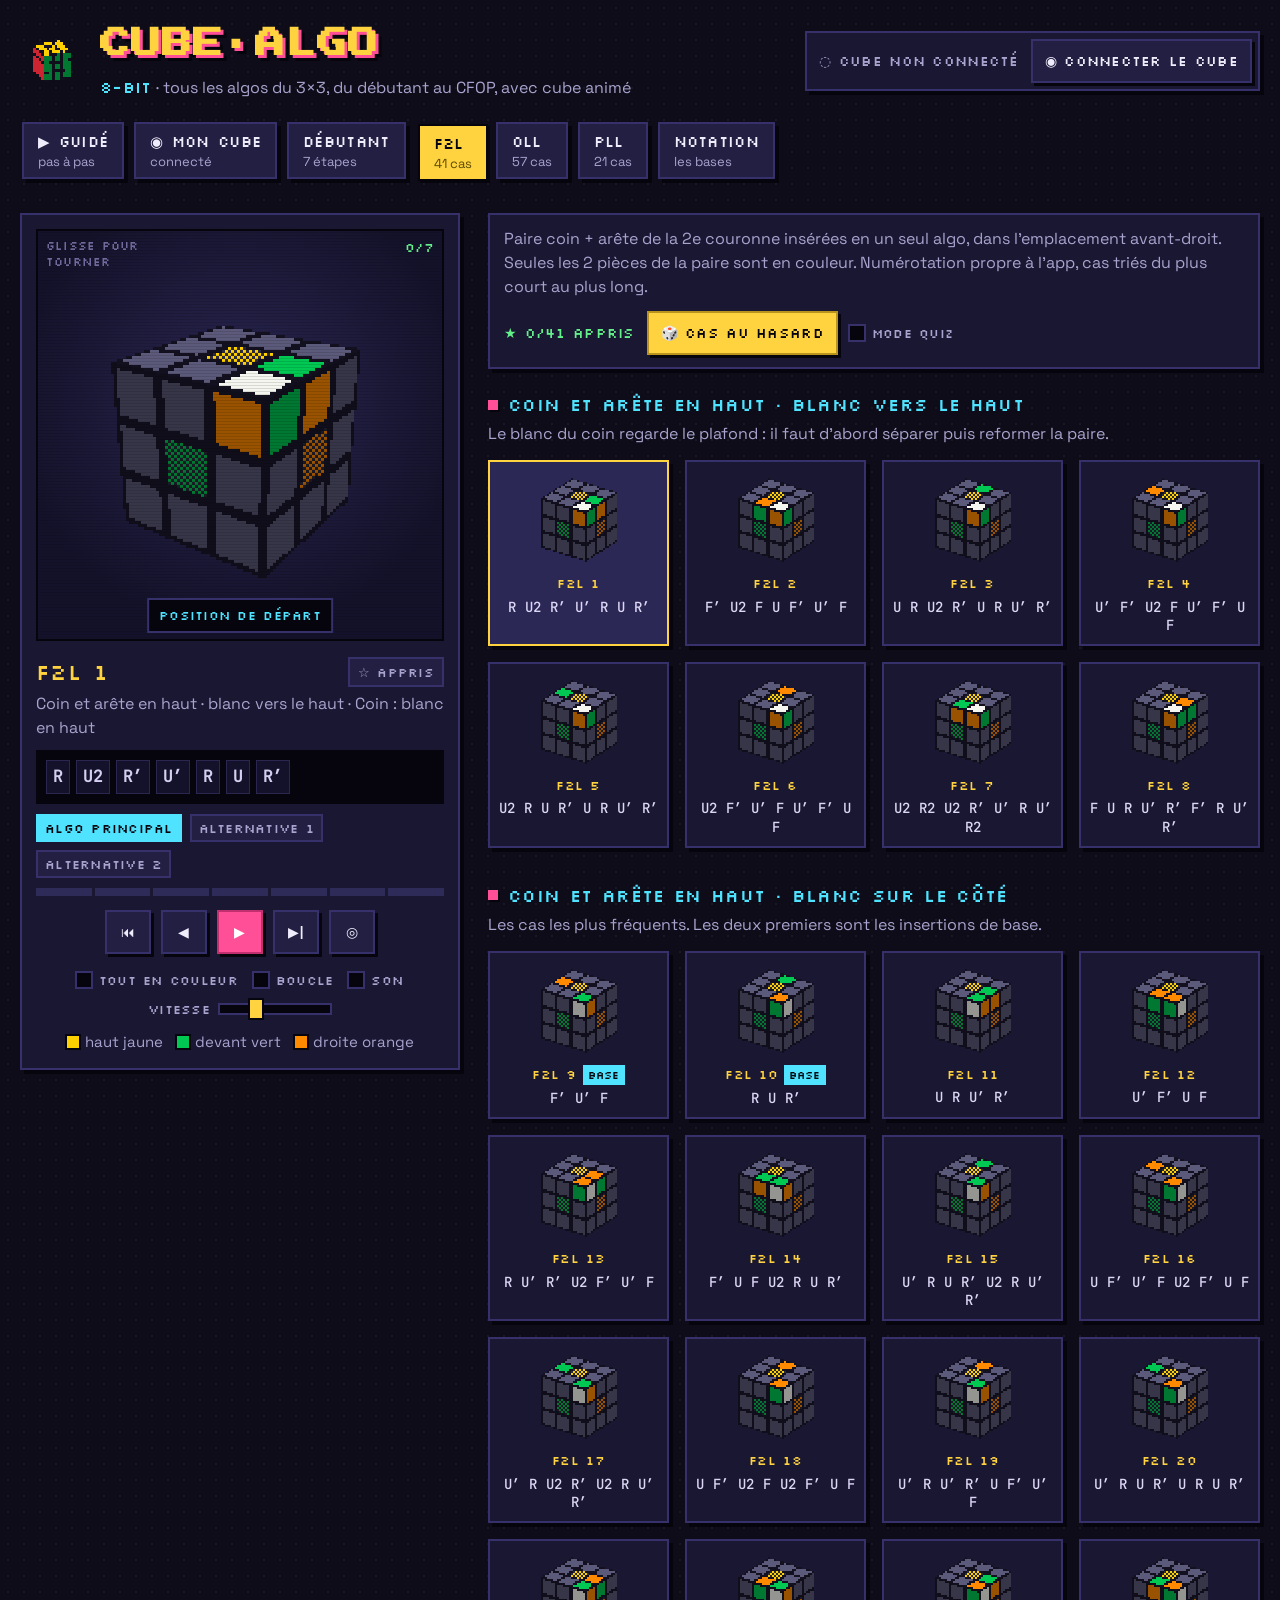
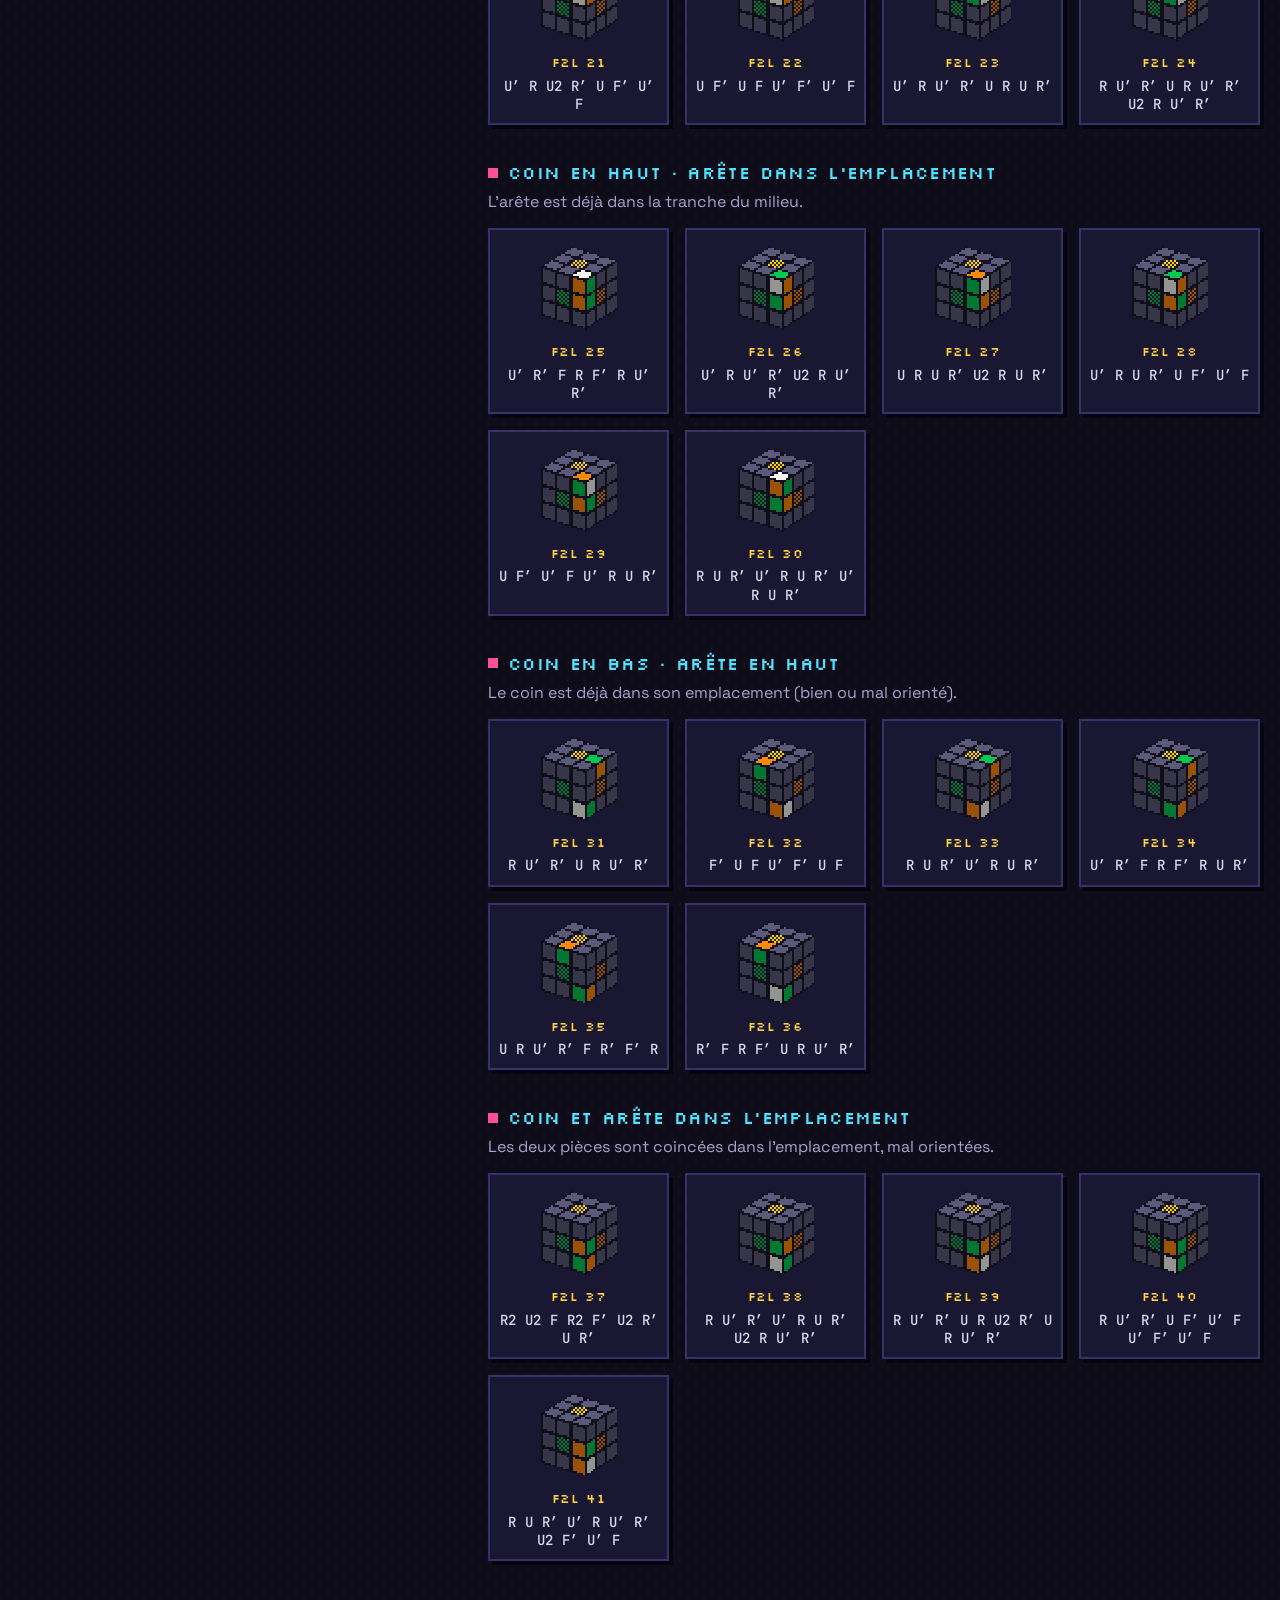
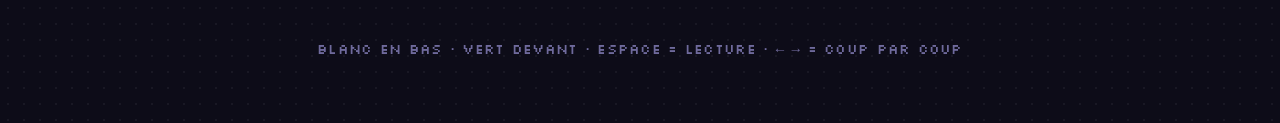
==== commit 063f7dd8: "Écran toujours allumé (Wake Lock + secours iPhone) Empêche la mise en veille de l'écran dans l'appli" ====
--- a/index.html
+++ b/index.html
@@ -1523,6 +1523,7 @@
 
 // ---------- mouvements du cube ----------
 function onCubeMove(f, d) {
+  if (window.KeepAwake) KeepAwake.ping();
   LV.st = LIVE.turn(LV.st, f, d === 1 ? 1 : 3); lvSave();
   if (V.live) { liveMove(f, d); return; }
   practiceMove(f, d);
@@ -1821,5 +1822,60 @@
 showTab(location.hash.slice(1)||'f2l');
 requestAnimationFrame(tick);
 </script>
+<script>
+// ===== Garder l'écran allumé : Wake Lock API, sinon vidéo muette en boucle (iOS / Bluefy) =====
+(function () {
+  const MP4 = '[data-uri]';
+  const WEBM = '[data-uri]';
+  let enabled = true, lock = null, video = null, mode = 'off', onChange = () => {};
+  const set = (m) => { if (m !== mode) { mode = m; onChange(m); } };
+  function makeVideo() {
+    if (video) return video;
+    video = document.createElement('video');
+    video.setAttribute('playsinline', ''); video.setAttribute('webkit-playsinline', ''); video.setAttribute('muted', '');
+    video.muted = true; video.loop = true; video.setAttribute('title', 'Garder l’écran allumé');
+    video.style.cssText = 'position:fixed;left:0;bottom:0;width:1px;height:1px;opacity:0.01;pointer-events:none;z-index:-1';
+    for (const [src, type] of [[WEBM, 'video/webm'], [MP4, 'video/mp4']]) { const s = document.createElement('source'); s.src = src; s.type = type; video.appendChild(s); }
+    video.addEventListener('timeupdate', () => { if (video.currentTime > 2) video.currentTime = 0.5; });
+    document.body.appendChild(video);
+    return video;
+  }
+  async function viaWakeLock() {
+    if (!('wakeLock' in navigator)) return false;
+    try {
+      if (lock && !lock.released) return true;
+      lock = await navigator.wakeLock.request('screen');
+      lock.addEventListener('release', () => { if (mode === 'lock') set('off'); });
+      set('lock'); return true;
+    } catch (e) { return false; }
+  }
+  async function viaVideo() {
+    try { const v = makeVideo(); if (v.paused) await v.play(); set('video'); return true; } catch (e) { return false; }
+  }
+  async function acquire() {
+    if (!enabled || document.visibilityState !== 'visible') return;
+    if (mode === 'lock' && lock && !lock.released) return;
+    if (mode === 'video' && video && !video.paused) return;
+    if (await viaWakeLock()) return;
+    await viaVideo();
+  }
+  function release() {
+    if (lock) { lock.release().catch(() => {}); lock = null; }
+    if (video) video.pause();
+    set('off');
+  }
+  // un appui à l'écran autorise la vidéo de secours ; on réessaie à chaque retour sur la page
+  ['pointerdown', 'keydown', 'touchend'].forEach((ev) => document.addEventListener(ev, () => acquire(), { capture: true, passive: true }));
+  document.addEventListener('visibilitychange', () => { if (document.visibilityState === 'visible') acquire(); });
+  window.KeepAwake = {
+    get mode() { return mode; },
+    get enabled() { return enabled; },
+    setEnabled(v) { enabled = !!v; if (enabled) acquire(); else release(); },
+    ping() { acquire(); },           // appelé à chaque mouvement du cube
+    onChange(fn) { onChange = fn; },
+  };
+  acquire();
+})();
+</script>
 </body>
 </html>
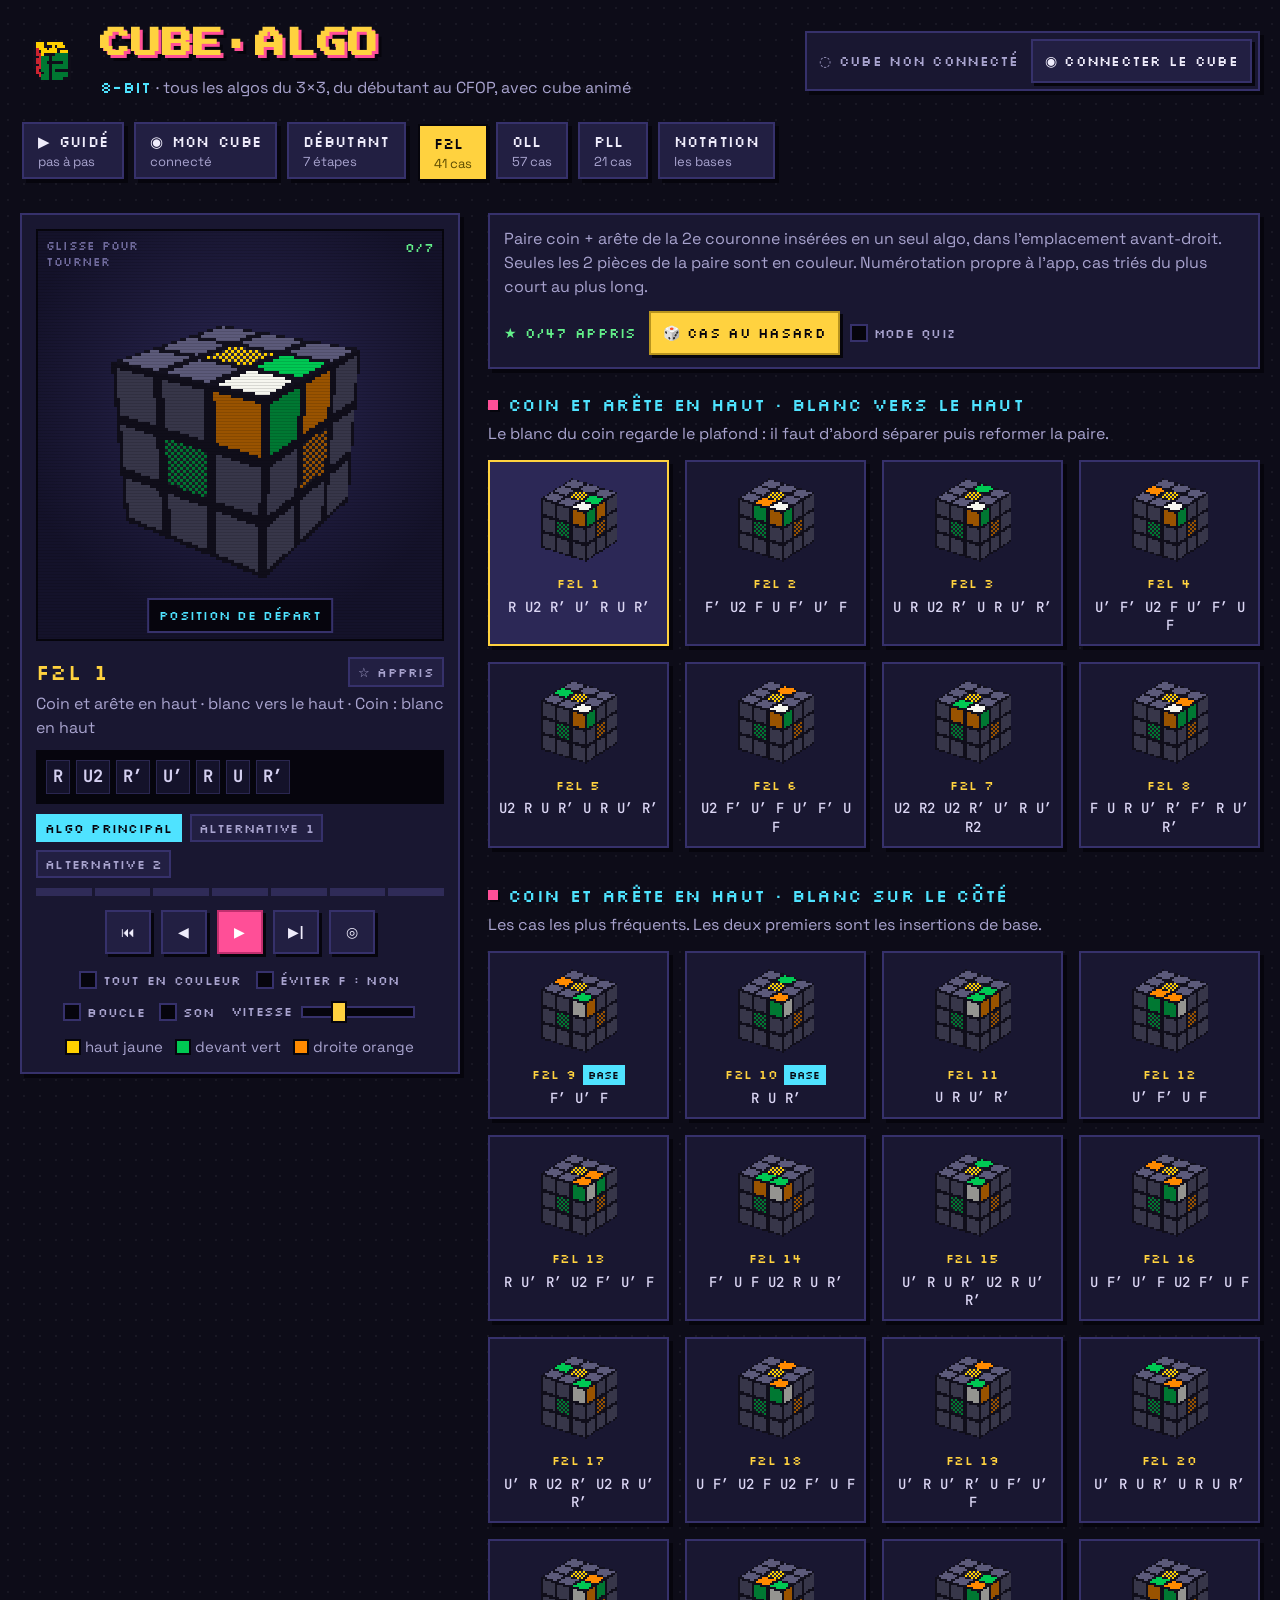
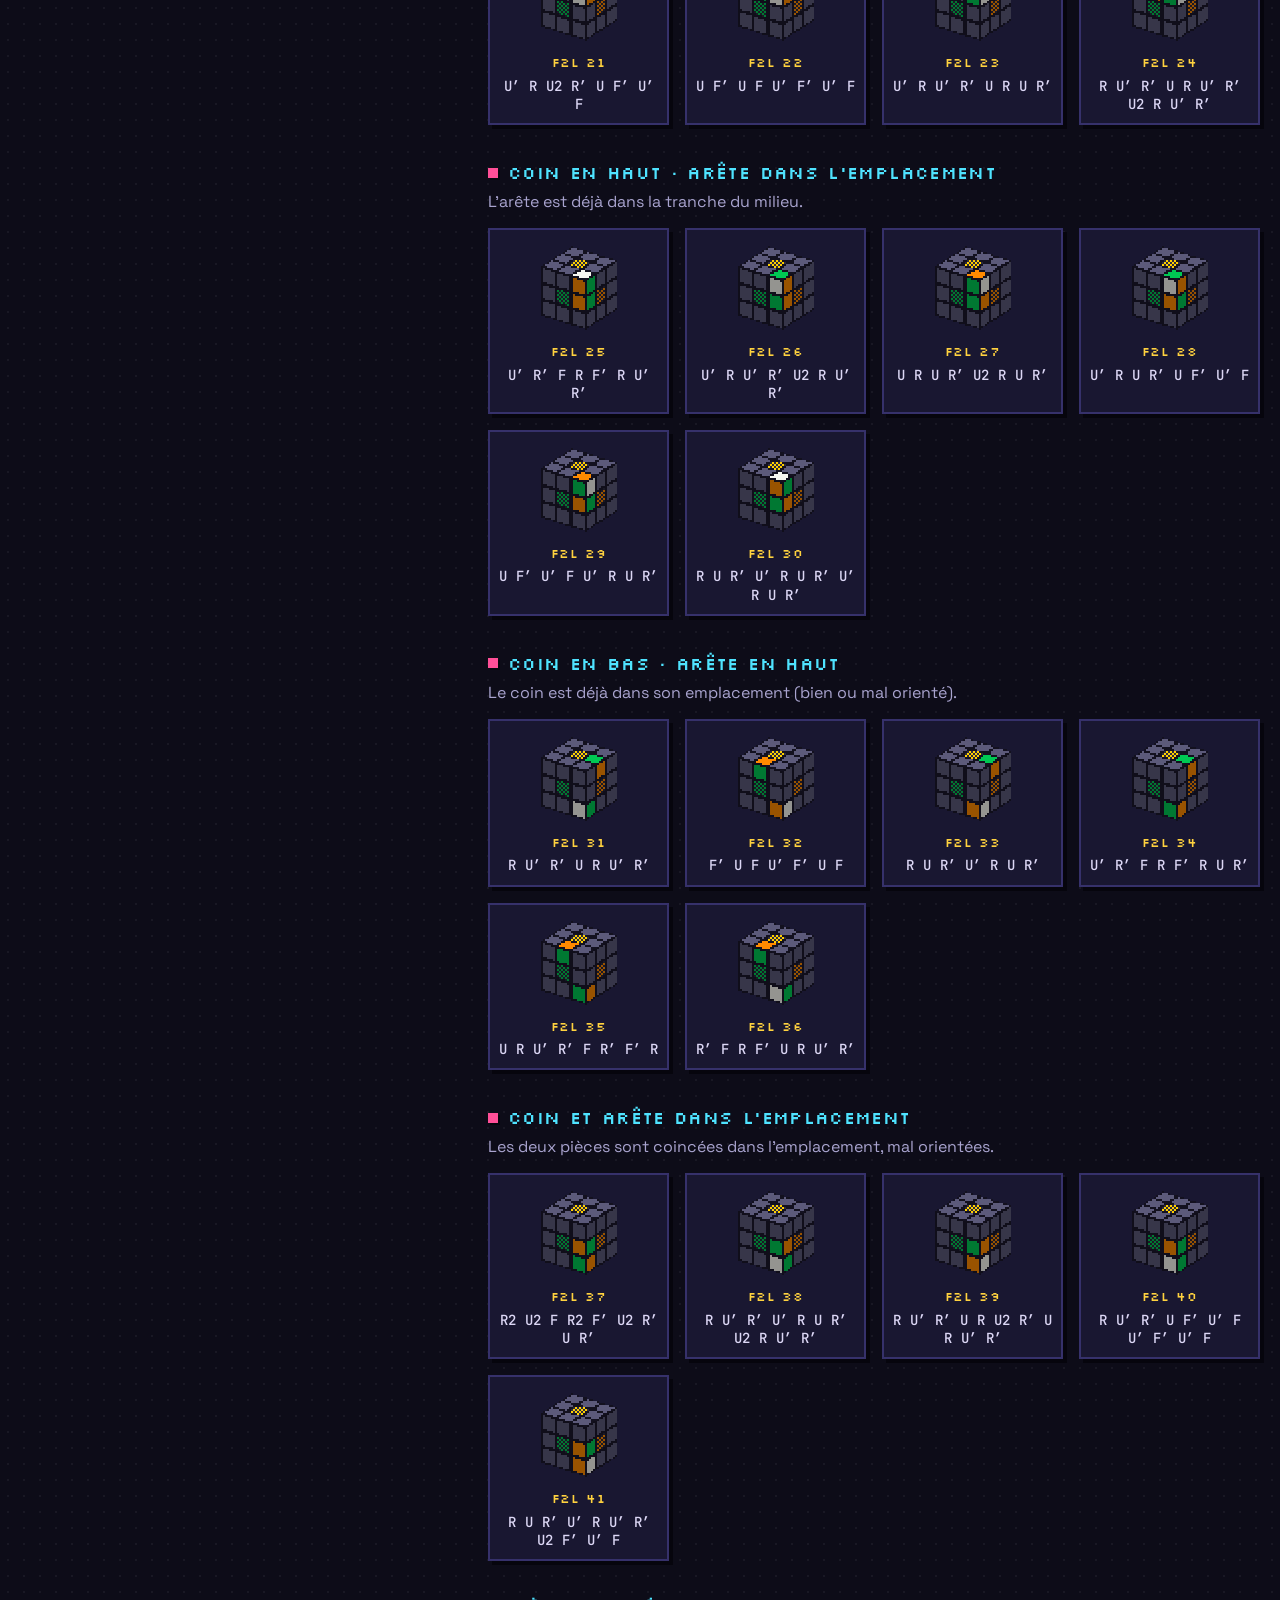
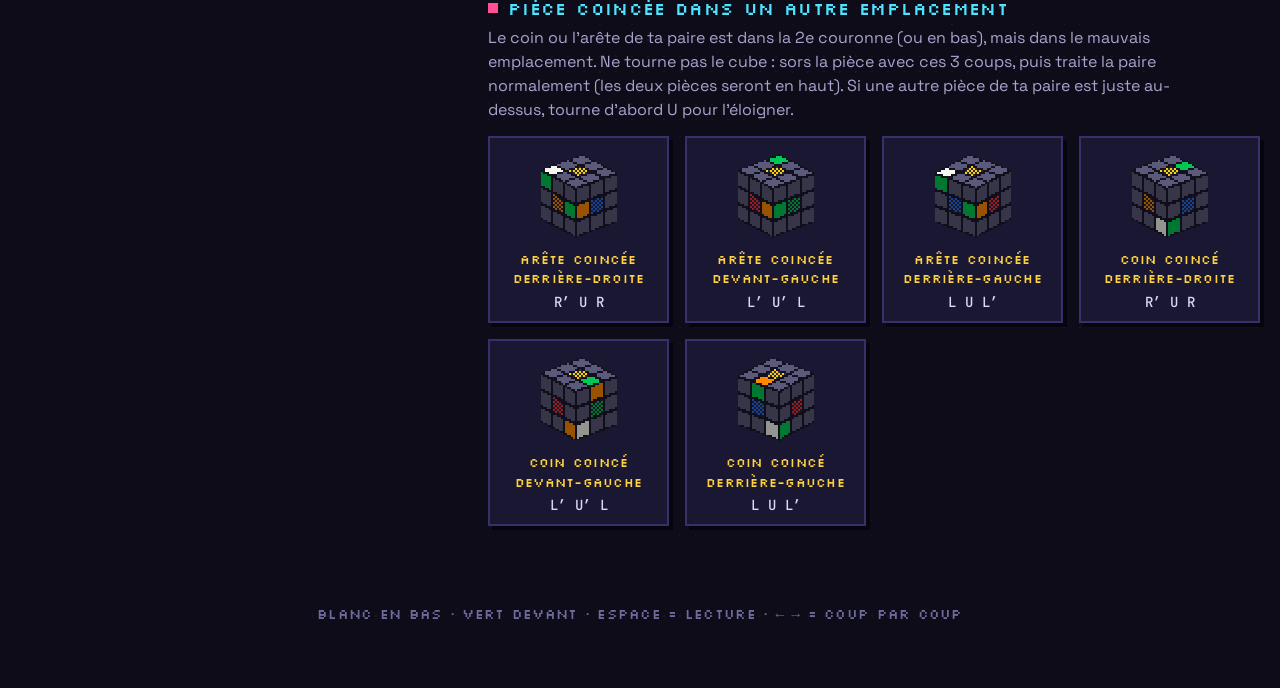
==== commit ff551f4f: "Mode libre, zéro F/B, erreur = remise à zéro, correctif des parasites - Algo Trainer : mode libre (m" ====
--- a/index.html
+++ b/index.html
@@ -71,6 +71,10 @@
 .alg{display:flex;flex-wrap:wrap;gap:6px;font-weight:700;font-size:19px;background:var(--blk);padding:10px;margin:10px 0;min-height:52px;align-items:center;cursor:default}
 .alg span{padding:4px 7px;color:#d4cff0;background:#14122a;box-shadow:inset 0 0 0 1px #2a2650}
 .alg span.done{color:var(--grn);background:#10261a;box-shadow:inset 0 0 0 1px #1e4a2c}
+.alg span.rot{background:#123a44;color:var(--cyan);box-shadow:0 0 0 2px #1d6878}
+.alg span.rot.done{color:var(--grn)}
+.rothelp{font-size:18px;color:#bfe9f2;background:#0e2830;padding:8px 10px;margin:-4px 0 10px;box-shadow:inset 4px 0 0 var(--cyan);line-height:1.15}
+.rothelp b{color:var(--cyan);font-weight:normal;font-family:'Press Start 2P','Courier New',monospace;font-size:9px;margin-right:4px}
 .alg span.cur{background:var(--pink);color:#fff;box-shadow:none}
 .alg span.pre{color:var(--cyan)}
 .alg.hidden{filter:blur(7px);cursor:pointer}
@@ -271,6 +275,7 @@
       <div class="vtitle"><h2 id="vName">—</h2><button class="star" id="btnStar">☆ APPRIS</button></div>
       <div class="vsub" id="vSub"></div>
       <div class="alg" id="vAlg" title="Touche pour révéler"></div>
+      <div class="rothelp" id="vRot" style="display:none"></div>
       <div class="alts" id="vAlts"></div>
       <div class="bar" id="vBar"></div>
       <div class="ctrl">
@@ -283,6 +288,7 @@
       <button class="btn" id="bGuideNext" style="display:none">✓ C’EST FAIT · ÉTAPE SUIVANTE</button>
       <div class="opts">
         <button class="tg" id="tFull"><span class="sq"></span>TOUT EN COULEUR</button>
+        <button class="tg" id="tNoF" title="Non → Auto (rotations seulement si plus simple) → Toujours (aucun F/B)"><span class="sq"></span><span id="tNoFl">ÉVITER F : NON</span></button>
         <button class="tg" id="tLoop"><span class="sq"></span>BOUCLE</button>
         <button class="tg" id="tSound"><span class="sq"></span>SON</button>
         <label class="spd">VITESSE <input type="range" id="speed" min="0.4" max="3" step="0.1" value="1.2"></label>
@@ -608,7 +614,7 @@
       let best = null;
       for (const i of todo) {
         const h = homeOf(CORNERS[i]), k = viewForFR(h[0], h[2]);
-        const r = findCase(P.st, algsOf(DATA.f2l.flatMap((s) => s.items.map((it) => it.id))), [k],
+        const r = findCase(P.st, algsOf(DATA.f2l.flatMap((s) => s.items.filter((it) => !it.redo).map((it) => it.id))), [k],
           (s) => crossOK(s) && slotOK(s, i) && ok.every((j) => slotOK(s, j)));
         if (r && (!best || r.cost < best.cost)) best = { ...r, i };
       }
@@ -851,7 +857,7 @@
 }
 const isHome = p => p.pos.join() === p.home.join() && (Math.abs(p.home[0]) + Math.abs(p.home[1]) + Math.abs(p.home[2]) === 1 || p.rot.join() === ID.join());
 
-const DATA = {"beg":[{"title":"1 · Croix blanche","desc":"Place les 4 arêtes blanches autour du centre blanc (en bas), en alignant leur 2e couleur avec le centre de la face. Ici : l'arête blanc-vert va en DF.","items":[{"id":"b1-1","name":"Blanc vers le haut","alg":"F2","alts":[],"note":"L'arête est au-dessus de sa face : un demi-tour suffit.","mask":"cross"},{"id":"b1-2","name":"Blanc vers l’avant","alg":"U' R' F R","alts":[],"note":"Arête en haut, blanc tourné vers toi.","mask":"cross"},{"id":"b1-3","name":"Dans la tranche, à droite","alg":"F","alts":[],"note":"Arête entre F et R, blanc à droite.","mask":"cross"},{"id":"b1-4","name":"Dans la tranche, à gauche","alg":"F'","alts":[],"note":"Arête entre F et L, blanc à gauche.","mask":"cross"},{"id":"b1-5","name":"En bas mais retournée","alg":"F' D R' D'","alts":[],"note":"Arête en place, couleurs inversées.","mask":"cross"}]},{"title":"2 · Coins blancs","desc":"Place le coin blanc au-dessus de son emplacement (ici devant-droite), puis insère-le. Astuce : R U R′ U′ répété finit toujours par le placer.","items":[{"id":"b2-1","name":"Blanc à droite","alg":"R U R'","alts":[],"note":"","mask":"dlayer"},{"id":"b2-2","name":"Blanc devant","alg":"F' U' F","alts":[],"note":"","mask":"dlayer"},{"id":"b2-3","name":"Blanc vers le haut","alg":"R U2 R' U' R U R'","alts":[],"note":"On le retourne puis on l’insère.","mask":"dlayer"},{"id":"b2-4","name":"Coin en bas, blanc à droite","alg":"R U R' U' R U R'","alts":[],"note":"Coin coincé dans son emplacement.","mask":"dlayer"},{"id":"b2-5","name":"Coin en bas, blanc devant","alg":"R U' R' U R U' R'","alts":[],"note":"","mask":"dlayer"},{"id":"b2-6","name":"Le « sexy move »","alg":"R U R' U'","alts":[],"note":"Le mouvement de base à répéter.","mask":"dlayer"}]},{"title":"3 · Deuxième couronne","desc":"Trouve une arête sans jaune en haut, aligne-la avec son centre, puis envoie-la à droite ou à gauche.","items":[{"id":"b3-1","name":"Vers la droite","alg":"U R U' R' U' F' U F","alts":[],"note":"Arête devant, à envoyer en FR.","mask":"layer2"},{"id":"b3-2","name":"Vers la gauche","alg":"U' L' U L U F U' F'","alts":[],"note":"Arête devant, à envoyer en FL.","mask":"layer2"},{"id":"b3-3","name":"Arête retournée en place","alg":"U R U' R' U' F' U F U2 U R U' R' U' F' U F","alts":[],"note":"On la sort puis on la remet dans le bon sens.","mask":"layer2"}]},{"title":"4 · Croix jaune","desc":"Ne regarde que le jaune sur la face du haut. Tiens le cube comme montré.","items":[{"id":"b4-1","name":"Ligne → croix","alg":"F R U R' U' F'","alts":[],"note":"Ligne horizontale devant toi.","mask":"oll"},{"id":"b4-2","name":"L → croix","alg":"f R U R' U' f'","alts":[],"note":"Le L pointe vers l’arrière-gauche.","mask":"oll"},{"id":"b4-3","name":"Point → croix","alg":"F R U R' U' F' f R U R' U' f'","alts":[],"note":"Aucune arête jaune en haut.","mask":"oll"}]},{"title":"5 · Face jaune","desc":"Oriente les coins jaunes. Repère le « poisson ».","items":[{"id":"b5-1","name":"Sune","alg":"R U R' U R U2 R'","alts":[],"note":"Un coin jaune en haut, devant-gauche.","mask":"oll"},{"id":"b5-2","name":"Anti-Sune","alg":"R U2 R' U' R U' R'","alts":[],"note":"Un coin jaune en haut, derrière-droite.","mask":"oll"}]},{"title":"6 · Placer les coins","desc":"Garde le coin bien placé derrière à gauche puis fais tourner les 3 autres.","items":[{"id":"b6-1","name":"Cycle de coins","alg":"R' F R' B2 R F' R' B2 R2","alts":[],"note":"Perm A : 3 coins tournent.","mask":"pll"}]},{"title":"7 · Placer les arêtes","desc":"Dernière étape : la face pleine (si tu en as une) se met derrière.","items":[{"id":"b7-1","name":"Arêtes sens horaire","alg":"R2 U R U R' U' R' U' R' U R'","alts":[],"note":"Perm Ub.","mask":"pll"},{"id":"b7-2","name":"Arêtes sens anti-horaire","alg":"R U' R U R U R U' R' U' R2","alts":[],"note":"Perm Ua.","mask":"pll"}]}],"f2l":[{"title":"Coin et arête en haut · blanc vers le haut","desc":"Le blanc du coin regarde le plafond : il faut d’abord séparer puis reformer la paire.","items":[{"id":"f1","name":"F2L 1","alg":"R U2 R' U' R U R'","alts":["U2 R U R' U' R U R' U2 R U' R'","U2 R U' R' U' R U2 R' U' R U R'"],"note":"Coin : blanc en haut","mask":"f2l","star":false},{"id":"f2","name":"F2L 2","alg":"F' U2 F U F' U' F","alts":[],"note":"Coin : blanc en haut","mask":"f2l","star":false},{"id":"f3","name":"F2L 3","alg":"U R U2 R' U R U' R'","alts":["R U' R' U R U' R' U R U R'"],"note":"Coin : blanc en haut","mask":"f2l","star":false},{"id":"f4","name":"F2L 4","alg":"U' F' U2 F U' F' U F","alts":[],"note":"Coin : blanc en haut","mask":"f2l","star":false},{"id":"f5","name":"F2L 5","alg":"U2 R U R' U R U' R'","alts":["R U' R' U2 R U R'","U' R U R' U2 R U2 R' U R U' R'"],"note":"Coin : blanc en haut","mask":"f2l","star":false},{"id":"f6","name":"F2L 6","alg":"U2 F' U' F U' F' U F","alts":["F' U F U2 F' U' F"],"note":"Coin : blanc en haut","mask":"f2l","star":false},{"id":"f7","name":"F2L 7","alg":"U2 R2 U2 R' U' R U' R2","alts":["U R U' R' U' R U' R' U R U' R'","R U R' U2 R U R' U' R U R'"],"note":"Coin : blanc en haut","mask":"f2l","star":false},{"id":"f8","name":"F2L 8","alg":"F U R U' R' F' R U' R'","alts":["U R U2 R' U' R U' R' U F' U' F"],"note":"Coin : blanc en haut","mask":"f2l","star":false}]},{"title":"Coin et arête en haut · blanc sur le côté","desc":"Les cas les plus fréquents. Les deux premiers sont les insertions de base.","items":[{"id":"f9","name":"F2L 9","alg":"F' U' F","alts":[],"note":"Coin : blanc devant","mask":"f2l","star":true},{"id":"f10","name":"F2L 10","alg":"R U R'","alts":[],"note":"Coin : blanc à droite","mask":"f2l","star":true},{"id":"f11","name":"F2L 11","alg":"U R U' R'","alts":["U R U' R' F R' F' R U R U' R'"],"note":"Coin : blanc devant","mask":"f2l","star":false},{"id":"f12","name":"F2L 12","alg":"U' F' U F","alts":[],"note":"Coin : blanc à droite","mask":"f2l","star":false},{"id":"f13","name":"F2L 13","alg":"R U' R' U2 F' U' F","alts":["U F U R U' R' F' R U R'"],"note":"Coin : blanc à droite","mask":"f2l","star":false},{"id":"f14","name":"F2L 14","alg":"F' U F U2 R U R'","alts":[],"note":"Coin : blanc devant","mask":"f2l","star":false},{"id":"f15","name":"F2L 15","alg":"U' R U R' U2 R U' R'","alts":[],"note":"Coin : blanc devant","mask":"f2l","star":false},{"id":"f16","name":"F2L 16","alg":"U F' U' F U2 F' U F","alts":[],"note":"Coin : blanc à droite","mask":"f2l","star":false},{"id":"f17","name":"F2L 17","alg":"U' R U2 R' U2 R U' R'","alts":["U2 R U' R' U2 R U R' U2 R U' R'"],"note":"Coin : blanc devant","mask":"f2l","star":false},{"id":"f18","name":"F2L 18","alg":"U F' U2 F U2 F' U F","alts":[],"note":"Coin : blanc à droite","mask":"f2l","star":false},{"id":"f19","name":"F2L 19","alg":"U' R U' R' U F' U' F","alts":["U2 F' U F U F' U' F","F R U R' U' F' R U' R'"],"note":"Coin : blanc devant","mask":"f2l","star":false},{"id":"f20","name":"F2L 20","alg":"U' R U R' U R U R'","alts":["U2 R U' R' U' R U R'","U F' U F U' R U R'"],"note":"Coin : blanc à droite","mask":"f2l","star":false},{"id":"f21","name":"F2L 21","alg":"U' R U2 R' U F' U' F","alts":[],"note":"Coin : blanc devant","mask":"f2l","star":false},{"id":"f22","name":"F2L 22","alg":"U F' U F U' F' U' F","alts":[],"note":"Coin : blanc devant","mask":"f2l","star":false},{"id":"f23","name":"F2L 23","alg":"U' R U' R' U R U R'","alts":[],"note":"Coin : blanc à droite","mask":"f2l","star":false},{"id":"f24","name":"F2L 24","alg":"R U' R' U R U' R' U2 R U' R'","alts":[],"note":"Coin : blanc à droite","mask":"f2l","star":false}]},{"title":"Coin en haut · arête dans l’emplacement","desc":"L’arête est déjà dans la tranche du milieu.","items":[{"id":"f25","name":"F2L 25","alg":"U' R' F R F' R U' R'","alts":[],"note":"Coin : blanc en haut","mask":"f2l","star":false},{"id":"f26","name":"F2L 26","alg":"U' R U' R' U2 R U' R'","alts":[],"note":"Coin : blanc devant","mask":"f2l","star":false},{"id":"f27","name":"F2L 27","alg":"U R U R' U2 R U R'","alts":["U F' U F U2 F' U F"],"note":"Coin : blanc à droite","mask":"f2l","star":false},{"id":"f28","name":"F2L 28","alg":"U' R U R' U F' U' F","alts":[],"note":"Coin : blanc devant","mask":"f2l","star":false},{"id":"f29","name":"F2L 29","alg":"U F' U' F U' R U R'","alts":[],"note":"Coin : blanc à droite","mask":"f2l","star":false},{"id":"f30","name":"F2L 30","alg":"R U R' U' R U R' U' R U R'","alts":["U R U' R' U R U' R' U R U' R'"],"note":"Coin : blanc en haut","mask":"f2l","star":false}]},{"title":"Coin en bas · arête en haut","desc":"Le coin est déjà dans son emplacement (bien ou mal orienté).","items":[{"id":"f31","name":"F2L 31","alg":"R U' R' U R U' R'","alts":["U' F U R U' R' F' R U' R' U R U' R'","U' R U' R' U' R U2 R' U2 R U' R'"],"note":"Coin : blanc devant","mask":"f2l","star":false},{"id":"f32","name":"F2L 32","alg":"F' U F U' F' U F","alts":["R U R' U' F R' F' R"],"note":"Coin : blanc à droite","mask":"f2l","star":false},{"id":"f33","name":"F2L 33","alg":"R U R' U' R U R'","alts":[],"note":"Coin : blanc à droite","mask":"f2l","star":false},{"id":"f34","name":"F2L 34","alg":"U' R' F R F' R U R'","alts":["U' F' U F U R U' R'"],"note":"Coin : blanc en bas","mask":"f2l","star":false},{"id":"f35","name":"F2L 35","alg":"U R U' R' F R' F' R","alts":["U R U' R' U' F' U F"],"note":"Coin : blanc en bas","mask":"f2l","star":false},{"id":"f36","name":"F2L 36","alg":"R' F R F' U R U' R'","alts":["F' U' F U F' U' F"],"note":"Coin : blanc devant","mask":"f2l","star":false}]},{"title":"Coin et arête dans l’emplacement","desc":"Les deux pièces sont coincées dans l’emplacement, mal orientées.","items":[{"id":"f37","name":"F2L 37","alg":"R2 U2 F R2 F' U2 R' U R'","alts":["R U' R' U F' U2 F U2 F' U F","R' F R F' R U' R' U R U' R' U2 R U' R'"],"note":"Coin : blanc en bas","mask":"f2l","star":false},{"id":"f38","name":"F2L 38","alg":"R U' R' U' R U R' U2 R U' R'","alts":["R U' R' U' R U R' U' R U2 R'","R U R' U' R U2 R' U' R U R'"],"note":"Coin : blanc devant","mask":"f2l","star":false},{"id":"f39","name":"F2L 39","alg":"R U' R' U R U2 R' U R U' R'","alts":["R U R' U2 R U' R' U R U R'","R U2 R U R' U R U2 R2"],"note":"Coin : blanc à droite","mask":"f2l","star":false},{"id":"f40","name":"F2L 40","alg":"R U' R' U F' U' F U' F' U' F","alts":["R U' R' F R U R' U' F' R U' R'"],"note":"Coin : blanc devant","mask":"f2l","star":false},{"id":"f41","name":"F2L 41","alg":"R U R' U' R U' R' U2 F' U' F","alts":[],"note":"Coin : blanc à droite","mask":"f2l","star":false}]}],"oll":[{"title":"Croix déjà faite (OCLL)","desc":"Les arêtes sont orientées : il ne reste que les coins. Ce sont aussi les algos du 2-look OLL.","items":[{"id":"o21","name":"OLL 21","alg":"R U2 R' U' R U R' U' R U' R'","alts":[],"note":"2-look","mask":"oll","star":true},{"id":"o22","name":"OLL 22","alg":"R U2 R2 U' R2 U' R2 U2 R","alts":[],"note":"2-look","mask":"oll","star":true},{"id":"o23","name":"OLL 23","alg":"R2 D' R U2 R' D R U2 R","alts":[],"note":"2-look","mask":"oll","star":true},{"id":"o24","name":"OLL 24","alg":"r U R' U' r' F R F'","alts":[],"note":"2-look","mask":"oll","star":true},{"id":"o25","name":"OLL 25","alg":"F' r U R' U' r' F R","alts":[],"note":"2-look","mask":"oll","star":true},{"id":"o26","name":"OLL 26","alg":"R U2 R' U' R U' R'","alts":[],"note":"2-look","mask":"oll","star":true},{"id":"o27","name":"OLL 27","alg":"R U R' U R U2 R'","alts":[],"note":"2-look","mask":"oll","star":true}]},{"title":"Forme en L","desc":"Deux arêtes jaunes adjacentes.","items":[{"id":"o5","name":"OLL 5","alg":"r' U2 R U R' U r","alts":[],"note":"","mask":"oll","star":false},{"id":"o6","name":"OLL 6","alg":"r U2 R' U' R U' r'","alts":[],"note":"","mask":"oll","star":false},{"id":"o7","name":"OLL 7","alg":"r U R' U R U2 r'","alts":[],"note":"","mask":"oll","star":false},{"id":"o8","name":"OLL 8","alg":"l' U' L U' L' U2 l","alts":[],"note":"","mask":"oll","star":false},{"id":"o9","name":"OLL 9","alg":"R U R' U' R' F R2 U R' U' F'","alts":[],"note":"","mask":"oll","star":false},{"id":"o10","name":"OLL 10","alg":"R U R' U R' F R F' R U2 R'","alts":[],"note":"","mask":"oll","star":false},{"id":"o11","name":"OLL 11","alg":"r U R' U R' F R F' R U2 r'","alts":[],"note":"","mask":"oll","star":false},{"id":"o12","name":"OLL 12","alg":"M' R' U' R U' R' U2 R U' R r'","alts":[],"note":"","mask":"oll","star":false},{"id":"o28","name":"OLL 28","alg":"r U R' U' M U R U' R'","alts":[],"note":"","mask":"oll","star":false},{"id":"o29","name":"OLL 29","alg":"R U R' U' R U' R' F' U' F R U R'","alts":[],"note":"","mask":"oll","star":false},{"id":"o30","name":"OLL 30","alg":"F R' F R2 U' R' U' R U R' F2","alts":[],"note":"","mask":"oll","star":false},{"id":"o31","name":"OLL 31","alg":"R' U' F U R U' R' F' R","alts":[],"note":"","mask":"oll","star":false},{"id":"o32","name":"OLL 32","alg":"L U F' U' L' U L F L'","alts":[],"note":"","mask":"oll","star":false},{"id":"o35","name":"OLL 35","alg":"R U2 R2 F R F' R U2 R'","alts":[],"note":"","mask":"oll","star":false},{"id":"o36","name":"OLL 36","alg":"L' U' L U' L' U L U L F' L' F","alts":[],"note":"","mask":"oll","star":false},{"id":"o37","name":"OLL 37","alg":"F R' F' R U R U' R'","alts":[],"note":"","mask":"oll","star":false},{"id":"o38","name":"OLL 38","alg":"R U R' U R U' R' U' R' F R F'","alts":[],"note":"","mask":"oll","star":false},{"id":"o41","name":"OLL 41","alg":"R U R' U R U2 R' F R U R' U' F'","alts":[],"note":"","mask":"oll","star":false},{"id":"o42","name":"OLL 42","alg":"R' U' R U' R' U2 R F R U R' U' F'","alts":[],"note":"","mask":"oll","star":false},{"id":"o43","name":"OLL 43","alg":"F' U' L' U L F","alts":[],"note":"","mask":"oll","star":false},{"id":"o44","name":"OLL 44","alg":"F U R U' R' F'","alts":[],"note":"2-look","mask":"oll","star":true},{"id":"o47","name":"OLL 47","alg":"R' U' R' F R F' R' F R F' U R","alts":[],"note":"","mask":"oll","star":false},{"id":"o48","name":"OLL 48","alg":"F R U R' U' R U R' U' F'","alts":[],"note":"","mask":"oll","star":false},{"id":"o49","name":"OLL 49","alg":"r U' r2 U r2 U r2 U' r","alts":[],"note":"","mask":"oll","star":false},{"id":"o50","name":"OLL 50","alg":"r' U r2 U' r2 U' r2 U r'","alts":[],"note":"","mask":"oll","star":false},{"id":"o53","name":"OLL 53","alg":"l' U2 L U L' U' L U L' U l","alts":[],"note":"","mask":"oll","star":false},{"id":"o54","name":"OLL 54","alg":"r U2 R' U' R U R' U' R U' r'","alts":[],"note":"","mask":"oll","star":false}]},{"title":"Forme en ligne","desc":"Deux arêtes jaunes opposées.","items":[{"id":"o13","name":"OLL 13","alg":"F U R U' R2 F' R U R U' R'","alts":[],"note":"","mask":"oll","star":false},{"id":"o14","name":"OLL 14","alg":"R' F R U R' F' R F U' F'","alts":[],"note":"","mask":"oll","star":false},{"id":"o15","name":"OLL 15","alg":"l' U' l L' U' L U l' U l","alts":[],"note":"","mask":"oll","star":false},{"id":"o16","name":"OLL 16","alg":"r U r' R U R' U' r U' r'","alts":[],"note":"","mask":"oll","star":false},{"id":"o33","name":"OLL 33","alg":"R U R' U' R' F R F'","alts":[],"note":"","mask":"oll","star":false},{"id":"o34","name":"OLL 34","alg":"R U R2 U' R' F R U R U' F'","alts":[],"note":"","mask":"oll","star":false},{"id":"o39","name":"OLL 39","alg":"L F' L' U' L U F U' L'","alts":[],"note":"","mask":"oll","star":false},{"id":"o40","name":"OLL 40","alg":"R' F R U R' U' F' U R","alts":[],"note":"","mask":"oll","star":false},{"id":"o45","name":"OLL 45","alg":"F R U R' U' F'","alts":[],"note":"2-look","mask":"oll","star":true},{"id":"o46","name":"OLL 46","alg":"R' U' R' F R F' U R","alts":[],"note":"","mask":"oll","star":false},{"id":"o51","name":"OLL 51","alg":"F U R U' R' U R U' R' F'","alts":[],"note":"","mask":"oll","star":false},{"id":"o52","name":"OLL 52","alg":"R U R' U R U' B U' B' R'","alts":[],"note":"","mask":"oll","star":false},{"id":"o55","name":"OLL 55","alg":"R' F R U R U' R2 F' R2 U' R' U R U R'","alts":[],"note":"","mask":"oll","star":false},{"id":"o56","name":"OLL 56","alg":"r' U' r U' R' U R U' R' U R r' U r","alts":[],"note":"","mask":"oll","star":false},{"id":"o57","name":"OLL 57","alg":"R U R' U' M' U R U' r'","alts":[],"note":"","mask":"oll","star":false}]},{"title":"Point","desc":"Aucune arête jaune en haut.","items":[{"id":"o1","name":"OLL 1","alg":"R U2 R2 F R F' U2 R' F R F'","alts":[],"note":"","mask":"oll","star":false},{"id":"o2","name":"OLL 2","alg":"F R U R' U' F' f R U R' U' f'","alts":[],"note":"","mask":"oll","star":false},{"id":"o3","name":"OLL 3","alg":"f R U R' U' f' U' F R U R' U' F'","alts":[],"note":"","mask":"oll","star":false},{"id":"o4","name":"OLL 4","alg":"f R U R' U' f' U F R U R' U' F'","alts":[],"note":"","mask":"oll","star":false},{"id":"o17","name":"OLL 17","alg":"F R' F' R2 r' U R U' R' U' M'","alts":[],"note":"","mask":"oll","star":false},{"id":"o18","name":"OLL 18","alg":"r U R' U R U2 r2 U' R U' R' U2 r","alts":[],"note":"","mask":"oll","star":false},{"id":"o19","name":"OLL 19","alg":"r' R U R U R' U' M' R' F R F'","alts":[],"note":"","mask":"oll","star":false},{"id":"o20","name":"OLL 20","alg":"r U R' U' M2 U R U' R' U' M'","alts":[],"note":"","mask":"oll","star":false}]}],"pll":[{"title":"Arêtes seulement","desc":"Les coins sont déjà bien placés.","items":[{"id":"pUa","name":"Ua-perm","alg":"M2 U M U2 M' U M2","alts":["R U' R U R U R U' R' U' R2"],"note":"2-look","mask":"pll","star":true},{"id":"pUb","name":"Ub-perm","alg":"M2 U' M U2 M' U' M2","alts":["R2 U R U R' U' R' U' R' U R'"],"note":"2-look","mask":"pll","star":true},{"id":"pH","name":"H-perm","alg":"M2 U M2 U2 M2 U M2","alts":[],"note":"2-look","mask":"pll","star":true},{"id":"pZ","name":"Z-perm","alg":"M' U M2 U M2 U M' U2 M2","alts":[],"note":"2-look","mask":"pll","star":true}]},{"title":"Coins seulement","desc":"Les arêtes sont déjà bien placées.","items":[{"id":"pAa","name":"Aa-perm","alg":"x R' U R' D2 R U' R' D2 R2 x'","alts":["R' F R' B2 R F' R' B2 R2"],"note":"","mask":"pll","star":false},{"id":"pAb","name":"Ab-perm","alg":"x R2 D2 R U R' D2 R U' R x'","alts":[],"note":"","mask":"pll","star":false},{"id":"pE","name":"E-perm","alg":"x' R U' R' D R U R' D' R U R' D R U' R' D' x","alts":[],"note":"","mask":"pll","star":false}]},{"title":"Échange de coins adjacents","desc":"Une paire de « phares » (deux coins de même couleur) est visible.","items":[{"id":"pT","name":"T-perm","alg":"R U R' U' R' F R2 U' R' U' R U R' F'","alts":[],"note":"2-look","mask":"pll","star":true},{"id":"pF","name":"F-perm","alg":"R' U' F' R U R' U' R' F R2 U' R' U' R U R' U R","alts":[],"note":"","mask":"pll","star":false},{"id":"pJa","name":"Ja-perm","alg":"x R2 F R F' R U2 r' U r U2 x'","alts":[],"note":"","mask":"pll","star":false},{"id":"pJb","name":"Jb-perm","alg":"R U R' F' R U R' U' R' F R2 U' R'","alts":[],"note":"","mask":"pll","star":false},{"id":"pRa","name":"Ra-perm","alg":"R U' R' U' R U R D R' U' R D' R' U2 R'","alts":[],"note":"","mask":"pll","star":false},{"id":"pRb","name":"Rb-perm","alg":"R2 F R U R U' R' F' R U2 R' U2 R","alts":[],"note":"","mask":"pll","star":false}]},{"title":"Échange de coins en diagonale","desc":"Aucun phare : les coins s’échangent en diagonale.","items":[{"id":"pV","name":"V-perm","alg":"R' U R' U' R D' R' D R' U D' R2 U' R2 D R2","alts":["U R U' R U R' D R D' R U' D R2 U R2 D' R2 U'"],"note":"","mask":"pll","star":false},{"id":"pY","name":"Y-perm","alg":"F R U' R' U' R U R' F' R U R' U' R' F R F'","alts":[],"note":"2-look","mask":"pll","star":true},{"id":"pNa","name":"Na-perm","alg":"R U R' U R U R' F' R U R' U' R' F R2 U' R' U2 R U' R'","alts":[],"note":"","mask":"pll","star":false},{"id":"pNb","name":"Nb-perm","alg":"R' U R U' R' F' U' F R U R' F R' F' R U' R","alts":[],"note":"","mask":"pll","star":false}]},{"title":"G-perms","desc":"Coins et arêtes tournent en même temps.","items":[{"id":"pGa","name":"Ga-perm","alg":"R2 U R' U R' U' R U' R2 U' D R' U R D'","alts":[],"note":"","mask":"pll","star":false},{"id":"pGb","name":"Gb-perm","alg":"R' U' R U D' R2 U R' U R U' R U' R2 D","alts":[],"note":"","mask":"pll","star":false},{"id":"pGc","name":"Gc-perm","alg":"R2 U' R U' R U R' U R2 U D' R U' R' D","alts":[],"note":"","mask":"pll","star":false},{"id":"pGd","name":"Gd-perm","alg":"R U R' U' D R2 U' R U' R' U R' U R2 D'","alts":[],"note":"","mask":"pll","star":false}]}],"not":[{"title":"Faces","desc":"Une lettre = un quart de tour horaire de la face (vue de face). ′ = sens inverse, 2 = demi-tour.","items":[{"id":"n0-0","name":"R","alg":"R","alts":[],"note":"","mask":"all","fromSolved":true},{"id":"n0-1","name":"R'","alg":"R'","alts":[],"note":"","mask":"all","fromSolved":true},{"id":"n0-2","name":"R2","alg":"R2","alts":[],"note":"","mask":"all","fromSolved":true},{"id":"n0-3","name":"L","alg":"L","alts":[],"note":"","mask":"all","fromSolved":true},{"id":"n0-4","name":"U","alg":"U","alts":[],"note":"","mask":"all","fromSolved":true},{"id":"n0-5","name":"U'","alg":"U'","alts":[],"note":"","mask":"all","fromSolved":true},{"id":"n0-6","name":"D","alg":"D","alts":[],"note":"","mask":"all","fromSolved":true},{"id":"n0-7","name":"F","alg":"F","alts":[],"note":"","mask":"all","fromSolved":true},{"id":"n0-8","name":"B","alg":"B","alts":[],"note":"","mask":"all","fromSolved":true}]},{"title":"Tranches du milieu","desc":"M suit L, E suit D, S suit F.","items":[{"id":"n1-0","name":"M","alg":"M","alts":[],"note":"","mask":"all","fromSolved":true},{"id":"n1-1","name":"M'","alg":"M'","alts":[],"note":"","mask":"all","fromSolved":true},{"id":"n1-2","name":"E","alg":"E","alts":[],"note":"","mask":"all","fromSolved":true},{"id":"n1-3","name":"S","alg":"S","alts":[],"note":"","mask":"all","fromSolved":true}]},{"title":"Doubles couches","desc":"Minuscule (ou w) = la face + la tranche du milieu.","items":[{"id":"n2-0","name":"r","alg":"r","alts":[],"note":"","mask":"all","fromSolved":true},{"id":"n2-1","name":"l","alg":"l","alts":[],"note":"","mask":"all","fromSolved":true},{"id":"n2-2","name":"u","alg":"u","alts":[],"note":"","mask":"all","fromSolved":true},{"id":"n2-3","name":"f","alg":"f","alts":[],"note":"","mask":"all","fromSolved":true}]},{"title":"Rotations du cube","desc":"Tout le cube tourne : x comme R, y comme U, z comme F.","items":[{"id":"n3-0","name":"x","alg":"x","alts":[],"note":"","mask":"all","fromSolved":true},{"id":"n3-1","name":"y","alg":"y","alts":[],"note":"","mask":"all","fromSolved":true},{"id":"n3-2","name":"z","alg":"z","alts":[],"note":"","mask":"all","fromSolved":true}]}]};
+const DATA = {"beg":[{"title":"1 · Croix blanche","desc":"Place les 4 arêtes blanches autour du centre blanc (en bas), en alignant leur 2e couleur avec le centre de la face. Ici : l'arête blanc-vert va en DF.","items":[{"id":"b1-1","name":"Blanc vers le haut","alg":"F2","alts":[],"note":"L'arête est au-dessus de sa face : un demi-tour suffit.","mask":"cross"},{"id":"b1-2","name":"Blanc vers l’avant","alg":"U' R' F R","alts":[],"note":"Arête en haut, blanc tourné vers toi.","mask":"cross"},{"id":"b1-3","name":"Dans la tranche, à droite","alg":"F","alts":[],"note":"Arête entre F et R, blanc à droite.","mask":"cross"},{"id":"b1-4","name":"Dans la tranche, à gauche","alg":"F'","alts":[],"note":"Arête entre F et L, blanc à gauche.","mask":"cross"},{"id":"b1-5","name":"En bas mais retournée","alg":"F' D R' D'","alts":[],"note":"Arête en place, couleurs inversées.","mask":"cross"}]},{"title":"2 · Coins blancs","desc":"Place le coin blanc au-dessus de son emplacement (ici devant-droite), puis insère-le. Astuce : R U R′ U′ répété finit toujours par le placer.","items":[{"id":"b2-1","name":"Blanc à droite","alg":"R U R'","alts":[],"note":"","mask":"dlayer"},{"id":"b2-2","name":"Blanc devant","alg":"F' U' F","alts":[],"note":"","mask":"dlayer"},{"id":"b2-3","name":"Blanc vers le haut","alg":"R U2 R' U' R U R'","alts":[],"note":"On le retourne puis on l’insère.","mask":"dlayer"},{"id":"b2-4","name":"Coin en bas, blanc à droite","alg":"R U R' U' R U R'","alts":[],"note":"Coin coincé dans son emplacement.","mask":"dlayer"},{"id":"b2-5","name":"Coin en bas, blanc devant","alg":"R U' R' U R U' R'","alts":[],"note":"","mask":"dlayer"},{"id":"b2-6","name":"Le « sexy move »","alg":"R U R' U'","alts":[],"note":"Le mouvement de base à répéter.","mask":"dlayer"}]},{"title":"3 · Deuxième couronne","desc":"Trouve une arête sans jaune en haut, aligne-la avec son centre, puis envoie-la à droite ou à gauche.","items":[{"id":"b3-1","name":"Vers la droite","alg":"U R U' R' U' F' U F","alts":[],"note":"Arête devant, à envoyer en FR.","mask":"layer2"},{"id":"b3-2","name":"Vers la gauche","alg":"U' L' U L U F U' F'","alts":[],"note":"Arête devant, à envoyer en FL.","mask":"layer2"},{"id":"b3-3","name":"Arête retournée en place","alg":"U R U' R' U' F' U F U2 U R U' R' U' F' U F","alts":[],"note":"On la sort puis on la remet dans le bon sens.","mask":"layer2"}]},{"title":"4 · Croix jaune","desc":"Ne regarde que le jaune sur la face du haut. Tiens le cube comme montré.","items":[{"id":"b4-1","name":"Ligne → croix","alg":"F R U R' U' F'","alts":[],"note":"Ligne horizontale devant toi.","mask":"oll"},{"id":"b4-2","name":"L → croix","alg":"f R U R' U' f'","alts":[],"note":"Le L pointe vers l’arrière-gauche.","mask":"oll"},{"id":"b4-3","name":"Point → croix","alg":"F R U R' U' F' f R U R' U' f'","alts":[],"note":"Aucune arête jaune en haut.","mask":"oll"}]},{"title":"5 · Face jaune","desc":"Oriente les coins jaunes. Repère le « poisson ».","items":[{"id":"b5-1","name":"Sune","alg":"R U R' U R U2 R'","alts":[],"note":"Un coin jaune en haut, devant-gauche.","mask":"oll"},{"id":"b5-2","name":"Anti-Sune","alg":"R U2 R' U' R U' R'","alts":[],"note":"Un coin jaune en haut, derrière-droite.","mask":"oll"}]},{"title":"6 · Placer les coins","desc":"Garde le coin bien placé derrière à gauche puis fais tourner les 3 autres.","items":[{"id":"b6-1","name":"Cycle de coins","alg":"R' F R' B2 R F' R' B2 R2","alts":[],"note":"Perm A : 3 coins tournent.","mask":"pll"}]},{"title":"7 · Placer les arêtes","desc":"Dernière étape : la face pleine (si tu en as une) se met derrière.","items":[{"id":"b7-1","name":"Arêtes sens horaire","alg":"R2 U R U R' U' R' U' R' U R'","alts":[],"note":"Perm Ub.","mask":"pll"},{"id":"b7-2","name":"Arêtes sens anti-horaire","alg":"R U' R U R U R U' R' U' R2","alts":[],"note":"Perm Ua.","mask":"pll"}]}],"f2l":[{"title":"Coin et arête en haut · blanc vers le haut","desc":"Le blanc du coin regarde le plafond : il faut d’abord séparer puis reformer la paire.","items":[{"id":"f1","name":"F2L 1","alg":"R U2 R' U' R U R'","alts":["U2 R U R' U' R U R' U2 R U' R'","U2 R U' R' U' R U2 R' U' R U R'"],"note":"Coin : blanc en haut","mask":"f2l","star":false},{"id":"f2","name":"F2L 2","alg":"F' U2 F U F' U' F","alts":[],"note":"Coin : blanc en haut","mask":"f2l","star":false},{"id":"f3","name":"F2L 3","alg":"U R U2 R' U R U' R'","alts":["R U' R' U R U' R' U R U R'"],"note":"Coin : blanc en haut","mask":"f2l","star":false},{"id":"f4","name":"F2L 4","alg":"U' F' U2 F U' F' U F","alts":[],"note":"Coin : blanc en haut","mask":"f2l","star":false},{"id":"f5","name":"F2L 5","alg":"U2 R U R' U R U' R'","alts":["R U' R' U2 R U R'","U' R U R' U2 R U2 R' U R U' R'"],"note":"Coin : blanc en haut","mask":"f2l","star":false},{"id":"f6","name":"F2L 6","alg":"U2 F' U' F U' F' U F","alts":["F' U F U2 F' U' F"],"note":"Coin : blanc en haut","mask":"f2l","star":false},{"id":"f7","name":"F2L 7","alg":"U2 R2 U2 R' U' R U' R2","alts":["U R U' R' U' R U' R' U R U' R'","R U R' U2 R U R' U' R U R'"],"note":"Coin : blanc en haut","mask":"f2l","star":false},{"id":"f8","name":"F2L 8","alg":"F U R U' R' F' R U' R'","alts":["U R U2 R' U' R U' R' U F' U' F"],"note":"Coin : blanc en haut","mask":"f2l","star":false}]},{"title":"Coin et arête en haut · blanc sur le côté","desc":"Les cas les plus fréquents. Les deux premiers sont les insertions de base.","items":[{"id":"f9","name":"F2L 9","alg":"F' U' F","alts":[],"note":"Coin : blanc devant","mask":"f2l","star":true},{"id":"f10","name":"F2L 10","alg":"R U R'","alts":[],"note":"Coin : blanc à droite","mask":"f2l","star":true},{"id":"f11","name":"F2L 11","alg":"U R U' R'","alts":["U R U' R' F R' F' R U R U' R'"],"note":"Coin : blanc devant","mask":"f2l","star":false},{"id":"f12","name":"F2L 12","alg":"U' F' U F","alts":[],"note":"Coin : blanc à droite","mask":"f2l","star":false},{"id":"f13","name":"F2L 13","alg":"R U' R' U2 F' U' F","alts":["U F U R U' R' F' R U R'"],"note":"Coin : blanc à droite","mask":"f2l","star":false},{"id":"f14","name":"F2L 14","alg":"F' U F U2 R U R'","alts":[],"note":"Coin : blanc devant","mask":"f2l","star":false},{"id":"f15","name":"F2L 15","alg":"U' R U R' U2 R U' R'","alts":[],"note":"Coin : blanc devant","mask":"f2l","star":false},{"id":"f16","name":"F2L 16","alg":"U F' U' F U2 F' U F","alts":[],"note":"Coin : blanc à droite","mask":"f2l","star":false},{"id":"f17","name":"F2L 17","alg":"U' R U2 R' U2 R U' R'","alts":["U2 R U' R' U2 R U R' U2 R U' R'"],"note":"Coin : blanc devant","mask":"f2l","star":false},{"id":"f18","name":"F2L 18","alg":"U F' U2 F U2 F' U F","alts":[],"note":"Coin : blanc à droite","mask":"f2l","star":false},{"id":"f19","name":"F2L 19","alg":"U' R U' R' U F' U' F","alts":["U2 F' U F U F' U' F","F R U R' U' F' R U' R'"],"note":"Coin : blanc devant","mask":"f2l","star":false},{"id":"f20","name":"F2L 20","alg":"U' R U R' U R U R'","alts":["U2 R U' R' U' R U R'","U F' U F U' R U R'"],"note":"Coin : blanc à droite","mask":"f2l","star":false},{"id":"f21","name":"F2L 21","alg":"U' R U2 R' U F' U' F","alts":[],"note":"Coin : blanc devant","mask":"f2l","star":false},{"id":"f22","name":"F2L 22","alg":"U F' U F U' F' U' F","alts":[],"note":"Coin : blanc devant","mask":"f2l","star":false},{"id":"f23","name":"F2L 23","alg":"U' R U' R' U R U R'","alts":[],"note":"Coin : blanc à droite","mask":"f2l","star":false},{"id":"f24","name":"F2L 24","alg":"R U' R' U R U' R' U2 R U' R'","alts":[],"note":"Coin : blanc à droite","mask":"f2l","star":false}]},{"title":"Coin en haut · arête dans l’emplacement","desc":"L’arête est déjà dans la tranche du milieu.","items":[{"id":"f25","name":"F2L 25","alg":"U' R' F R F' R U' R'","alts":[],"note":"Coin : blanc en haut","mask":"f2l","star":false},{"id":"f26","name":"F2L 26","alg":"U' R U' R' U2 R U' R'","alts":[],"note":"Coin : blanc devant","mask":"f2l","star":false},{"id":"f27","name":"F2L 27","alg":"U R U R' U2 R U R'","alts":["U F' U F U2 F' U F"],"note":"Coin : blanc à droite","mask":"f2l","star":false},{"id":"f28","name":"F2L 28","alg":"U' R U R' U F' U' F","alts":[],"note":"Coin : blanc devant","mask":"f2l","star":false},{"id":"f29","name":"F2L 29","alg":"U F' U' F U' R U R'","alts":[],"note":"Coin : blanc à droite","mask":"f2l","star":false},{"id":"f30","name":"F2L 30","alg":"R U R' U' R U R' U' R U R'","alts":["U R U' R' U R U' R' U R U' R'"],"note":"Coin : blanc en haut","mask":"f2l","star":false}]},{"title":"Coin en bas · arête en haut","desc":"Le coin est déjà dans son emplacement (bien ou mal orienté).","items":[{"id":"f31","name":"F2L 31","alg":"R U' R' U R U' R'","alts":["U' F U R U' R' F' R U' R' U R U' R'","U' R U' R' U' R U2 R' U2 R U' R'"],"note":"Coin : blanc devant","mask":"f2l","star":false},{"id":"f32","name":"F2L 32","alg":"F' U F U' F' U F","alts":["R U R' U' F R' F' R"],"note":"Coin : blanc à droite","mask":"f2l","star":false},{"id":"f33","name":"F2L 33","alg":"R U R' U' R U R'","alts":[],"note":"Coin : blanc à droite","mask":"f2l","star":false},{"id":"f34","name":"F2L 34","alg":"U' R' F R F' R U R'","alts":["U' F' U F U R U' R'"],"note":"Coin : blanc en bas","mask":"f2l","star":false},{"id":"f35","name":"F2L 35","alg":"U R U' R' F R' F' R","alts":["U R U' R' U' F' U F"],"note":"Coin : blanc en bas","mask":"f2l","star":false},{"id":"f36","name":"F2L 36","alg":"R' F R F' U R U' R'","alts":["F' U' F U F' U' F"],"note":"Coin : blanc devant","mask":"f2l","star":false}]},{"title":"Coin et arête dans l’emplacement","desc":"Les deux pièces sont coincées dans l’emplacement, mal orientées.","items":[{"id":"f37","name":"F2L 37","alg":"R2 U2 F R2 F' U2 R' U R'","alts":["R U' R' U F' U2 F U2 F' U F","R' F R F' R U' R' U R U' R' U2 R U' R'"],"note":"Coin : blanc en bas","mask":"f2l","star":false},{"id":"f38","name":"F2L 38","alg":"R U' R' U' R U R' U2 R U' R'","alts":["R U' R' U' R U R' U' R U2 R'","R U R' U' R U2 R' U' R U R'"],"note":"Coin : blanc devant","mask":"f2l","star":false},{"id":"f39","name":"F2L 39","alg":"R U' R' U R U2 R' U R U' R'","alts":["R U R' U2 R U' R' U R U R'","R U2 R U R' U R U2 R2"],"note":"Coin : blanc à droite","mask":"f2l","star":false},{"id":"f40","name":"F2L 40","alg":"R U' R' U F' U' F U' F' U' F","alts":["R U' R' F R U R' U' F' R U' R'"],"note":"Coin : blanc devant","mask":"f2l","star":false},{"id":"f41","name":"F2L 41","alg":"R U R' U' R U' R' U2 F' U' F","alts":[],"note":"Coin : blanc à droite","mask":"f2l","star":false}]},{"title":"Pièce coincée dans un autre emplacement","desc":"Le coin ou l’arête de ta paire est dans la 2e couronne (ou en bas), mais dans le mauvais emplacement. Ne tourne pas le cube : sors la pièce avec ces 3 coups, puis traite la paire normalement (les deux pièces seront en haut). Si une autre pièce de ta paire est juste au-dessus, tourne d’abord U pour l’éloigner.","items":[{"id":"fx1","name":"Arête coincée derrière-droite","alg":"R' U R","alts":[],"setup":"F' U F U' F' U2' F R' U' R","redo":true,"mask":"f2l","view":[-140,26],"note":"Sors-la vers le haut. Ton emplacement devant-droite n’est pas touché. (Vue tournée pour voir l’emplacement.)"},{"id":"fx2","name":"Arête coincée devant-gauche","alg":"L' U' L","alts":[],"setup":"R U' R' U R U2' R' U L' U L","redo":true,"mask":"f2l","view":[40,26],"note":"Sors-la vers le haut. Ton emplacement devant-droite n’est pas touché. (Vue tournée pour voir l’emplacement.)"},{"id":"fx3","name":"Arête coincée derrière-gauche","alg":"L U L'","alts":[],"setup":"R U R' U' R U2' R' U' L U' L'","redo":true,"mask":"f2l","view":[140,26],"note":"Sors-la vers le haut. Ton emplacement devant-droite n’est pas touché. (Vue tournée pour voir l’emplacement.)"},{"id":"fx4","name":"Coin coincé derrière-droite","alg":"R' U R","alts":[],"setup":"R U' R' U R U2' R' U' R' U' R","redo":true,"mask":"f2l","view":[-140,26],"note":"Sors-le vers le haut. Ton emplacement devant-droite n’est pas touché. (Vue tournée pour voir l’emplacement.)"},{"id":"fx5","name":"Coin coincé devant-gauche","alg":"L' U' L","alts":[],"setup":"R U' R' U R U2' R' L' U L","redo":true,"mask":"f2l","view":[40,26],"note":"Sors-le vers le haut. Ton emplacement devant-droite n’est pas touché. (Vue tournée pour voir l’emplacement.)"},{"id":"fx6","name":"Coin coincé derrière-gauche","alg":"L U L'","alts":[],"setup":"F' U F U' F' U2' F U' L U' L'","redo":true,"mask":"f2l","view":[140,26],"note":"Sors-le vers le haut. Ton emplacement devant-droite n’est pas touché. (Vue tournée pour voir l’emplacement.)"}]}],"oll":[{"title":"Croix déjà faite (OCLL)","desc":"Les arêtes sont orientées : il ne reste que les coins. Ce sont aussi les algos du 2-look OLL.","items":[{"id":"o21","name":"OLL 21","alg":"R U2 R' U' R U R' U' R U' R'","alts":[],"note":"2-look","mask":"oll","star":true},{"id":"o22","name":"OLL 22","alg":"R U2 R2 U' R2 U' R2 U2 R","alts":[],"note":"2-look","mask":"oll","star":true},{"id":"o23","name":"OLL 23","alg":"R2 D' R U2 R' D R U2 R","alts":[],"note":"2-look","mask":"oll","star":true},{"id":"o24","name":"OLL 24","alg":"r U R' U' r' F R F'","alts":[],"note":"2-look","mask":"oll","star":true},{"id":"o25","name":"OLL 25","alg":"F' r U R' U' r' F R","alts":[],"note":"2-look","mask":"oll","star":true},{"id":"o26","name":"OLL 26","alg":"R U2 R' U' R U' R'","alts":[],"note":"2-look","mask":"oll","star":true},{"id":"o27","name":"OLL 27","alg":"R U R' U R U2 R'","alts":[],"note":"2-look","mask":"oll","star":true}]},{"title":"Forme en L","desc":"Deux arêtes jaunes adjacentes.","items":[{"id":"o5","name":"OLL 5","alg":"r' U2 R U R' U r","alts":[],"note":"","mask":"oll","star":false},{"id":"o6","name":"OLL 6","alg":"r U2 R' U' R U' r'","alts":[],"note":"","mask":"oll","star":false},{"id":"o7","name":"OLL 7","alg":"r U R' U R U2 r'","alts":[],"note":"","mask":"oll","star":false},{"id":"o8","name":"OLL 8","alg":"l' U' L U' L' U2 l","alts":[],"note":"","mask":"oll","star":false},{"id":"o9","name":"OLL 9","alg":"R U R' U' R' F R2 U R' U' F'","alts":[],"note":"","mask":"oll","star":false},{"id":"o10","name":"OLL 10","alg":"R U R' U R' F R F' R U2 R'","alts":[],"note":"","mask":"oll","star":false},{"id":"o11","name":"OLL 11","alg":"r U R' U R' F R F' R U2 r'","alts":[],"note":"","mask":"oll","star":false},{"id":"o12","name":"OLL 12","alg":"M' R' U' R U' R' U2 R U' R r'","alts":[],"note":"","mask":"oll","star":false},{"id":"o28","name":"OLL 28","alg":"r U R' U' M U R U' R'","alts":[],"note":"","mask":"oll","star":false},{"id":"o29","name":"OLL 29","alg":"R U R' U' R U' R' F' U' F R U R'","alts":[],"note":"","mask":"oll","star":false},{"id":"o30","name":"OLL 30","alg":"F R' F R2 U' R' U' R U R' F2","alts":[],"note":"","mask":"oll","star":false},{"id":"o31","name":"OLL 31","alg":"R' U' F U R U' R' F' R","alts":[],"note":"","mask":"oll","star":false},{"id":"o32","name":"OLL 32","alg":"L U F' U' L' U L F L'","alts":[],"note":"","mask":"oll","star":false},{"id":"o35","name":"OLL 35","alg":"R U2 R2 F R F' R U2 R'","alts":[],"note":"","mask":"oll","star":false},{"id":"o36","name":"OLL 36","alg":"L' U' L U' L' U L U L F' L' F","alts":[],"note":"","mask":"oll","star":false},{"id":"o37","name":"OLL 37","alg":"F R' F' R U R U' R'","alts":[],"note":"","mask":"oll","star":false},{"id":"o38","name":"OLL 38","alg":"R U R' U R U' R' U' R' F R F'","alts":[],"note":"","mask":"oll","star":false},{"id":"o41","name":"OLL 41","alg":"R U R' U R U2 R' F R U R' U' F'","alts":[],"note":"","mask":"oll","star":false},{"id":"o42","name":"OLL 42","alg":"R' U' R U' R' U2 R F R U R' U' F'","alts":[],"note":"","mask":"oll","star":false},{"id":"o43","name":"OLL 43","alg":"F' U' L' U L F","alts":[],"note":"","mask":"oll","star":false},{"id":"o44","name":"OLL 44","alg":"F U R U' R' F'","alts":[],"note":"2-look","mask":"oll","star":true},{"id":"o47","name":"OLL 47","alg":"R' U' R' F R F' R' F R F' U R","alts":[],"note":"","mask":"oll","star":false},{"id":"o48","name":"OLL 48","alg":"F R U R' U' R U R' U' F'","alts":[],"note":"","mask":"oll","star":false},{"id":"o49","name":"OLL 49","alg":"r U' r2 U r2 U r2 U' r","alts":[],"note":"","mask":"oll","star":false},{"id":"o50","name":"OLL 50","alg":"r' U r2 U' r2 U' r2 U r'","alts":[],"note":"","mask":"oll","star":false},{"id":"o53","name":"OLL 53","alg":"l' U2 L U L' U' L U L' U l","alts":[],"note":"","mask":"oll","star":false},{"id":"o54","name":"OLL 54","alg":"r U2 R' U' R U R' U' R U' r'","alts":[],"note":"","mask":"oll","star":false}]},{"title":"Forme en ligne","desc":"Deux arêtes jaunes opposées.","items":[{"id":"o13","name":"OLL 13","alg":"F U R U' R2 F' R U R U' R'","alts":[],"note":"","mask":"oll","star":false},{"id":"o14","name":"OLL 14","alg":"R' F R U R' F' R F U' F'","alts":[],"note":"","mask":"oll","star":false},{"id":"o15","name":"OLL 15","alg":"l' U' l L' U' L U l' U l","alts":[],"note":"","mask":"oll","star":false},{"id":"o16","name":"OLL 16","alg":"r U r' R U R' U' r U' r'","alts":[],"note":"","mask":"oll","star":false},{"id":"o33","name":"OLL 33","alg":"R U R' U' R' F R F'","alts":[],"note":"","mask":"oll","star":false},{"id":"o34","name":"OLL 34","alg":"R U R2 U' R' F R U R U' F'","alts":[],"note":"","mask":"oll","star":false},{"id":"o39","name":"OLL 39","alg":"L F' L' U' L U F U' L'","alts":[],"note":"","mask":"oll","star":false},{"id":"o40","name":"OLL 40","alg":"R' F R U R' U' F' U R","alts":[],"note":"","mask":"oll","star":false},{"id":"o45","name":"OLL 45","alg":"F R U R' U' F'","alts":[],"note":"2-look","mask":"oll","star":true},{"id":"o46","name":"OLL 46","alg":"R' U' R' F R F' U R","alts":[],"note":"","mask":"oll","star":false},{"id":"o51","name":"OLL 51","alg":"F U R U' R' U R U' R' F'","alts":[],"note":"","mask":"oll","star":false},{"id":"o52","name":"OLL 52","alg":"R U R' U R U' B U' B' R'","alts":[],"note":"","mask":"oll","star":false},{"id":"o55","name":"OLL 55","alg":"R' F R U R U' R2 F' R2 U' R' U R U R'","alts":[],"note":"","mask":"oll","star":false},{"id":"o56","name":"OLL 56","alg":"r' U' r U' R' U R U' R' U R r' U r","alts":[],"note":"","mask":"oll","star":false},{"id":"o57","name":"OLL 57","alg":"R U R' U' M' U R U' r'","alts":[],"note":"","mask":"oll","star":false}]},{"title":"Point","desc":"Aucune arête jaune en haut.","items":[{"id":"o1","name":"OLL 1","alg":"R U2 R2 F R F' U2 R' F R F'","alts":[],"note":"","mask":"oll","star":false},{"id":"o2","name":"OLL 2","alg":"F R U R' U' F' f R U R' U' f'","alts":[],"note":"","mask":"oll","star":false},{"id":"o3","name":"OLL 3","alg":"f R U R' U' f' U' F R U R' U' F'","alts":[],"note":"","mask":"oll","star":false},{"id":"o4","name":"OLL 4","alg":"f R U R' U' f' U F R U R' U' F'","alts":[],"note":"","mask":"oll","star":false},{"id":"o17","name":"OLL 17","alg":"F R' F' R2 r' U R U' R' U' M'","alts":[],"note":"","mask":"oll","star":false},{"id":"o18","name":"OLL 18","alg":"r U R' U R U2 r2 U' R U' R' U2 r","alts":[],"note":"","mask":"oll","star":false},{"id":"o19","name":"OLL 19","alg":"r' R U R U R' U' M' R' F R F'","alts":[],"note":"","mask":"oll","star":false},{"id":"o20","name":"OLL 20","alg":"r U R' U' M2 U R U' R' U' M'","alts":[],"note":"","mask":"oll","star":false}]}],"pll":[{"title":"Arêtes seulement","desc":"Les coins sont déjà bien placés.","items":[{"id":"pUa","name":"Ua-perm","alg":"M2 U M U2 M' U M2","alts":["R U' R U R U R U' R' U' R2"],"note":"2-look","mask":"pll","star":true},{"id":"pUb","name":"Ub-perm","alg":"M2 U' M U2 M' U' M2","alts":["R2 U R U R' U' R' U' R' U R'"],"note":"2-look","mask":"pll","star":true},{"id":"pH","name":"H-perm","alg":"M2 U M2 U2 M2 U M2","alts":[],"note":"2-look","mask":"pll","star":true},{"id":"pZ","name":"Z-perm","alg":"M' U M2 U M2 U M' U2 M2","alts":[],"note":"2-look","mask":"pll","star":true}]},{"title":"Coins seulement","desc":"Les arêtes sont déjà bien placées.","items":[{"id":"pAa","name":"Aa-perm","alg":"x R' U R' D2 R U' R' D2 R2 x'","alts":["R' F R' B2 R F' R' B2 R2"],"note":"","mask":"pll","star":false},{"id":"pAb","name":"Ab-perm","alg":"x R2 D2 R U R' D2 R U' R x'","alts":[],"note":"","mask":"pll","star":false},{"id":"pE","name":"E-perm","alg":"x' R U' R' D R U R' D' R U R' D R U' R' D' x","alts":[],"note":"","mask":"pll","star":false}]},{"title":"Échange de coins adjacents","desc":"Une paire de « phares » (deux coins de même couleur) est visible.","items":[{"id":"pT","name":"T-perm","alg":"R U R' U' R' F R2 U' R' U' R U R' F'","alts":[],"note":"2-look","mask":"pll","star":true},{"id":"pF","name":"F-perm","alg":"R' U' F' R U R' U' R' F R2 U' R' U' R U R' U R","alts":[],"note":"","mask":"pll","star":false},{"id":"pJa","name":"Ja-perm","alg":"x R2 F R F' R U2 r' U r U2 x'","alts":[],"note":"","mask":"pll","star":false},{"id":"pJb","name":"Jb-perm","alg":"R U R' F' R U R' U' R' F R2 U' R'","alts":[],"note":"","mask":"pll","star":false},{"id":"pRa","name":"Ra-perm","alg":"R U' R' U' R U R D R' U' R D' R' U2 R'","alts":[],"note":"","mask":"pll","star":false},{"id":"pRb","name":"Rb-perm","alg":"R2 F R U R U' R' F' R U2 R' U2 R","alts":[],"note":"","mask":"pll","star":false}]},{"title":"Échange de coins en diagonale","desc":"Aucun phare : les coins s’échangent en diagonale.","items":[{"id":"pV","name":"V-perm","alg":"R' U R' U' R D' R' D R' U D' R2 U' R2 D R2","alts":["U R U' R U R' D R D' R U' D R2 U R2 D' R2 U'"],"note":"","mask":"pll","star":false},{"id":"pY","name":"Y-perm","alg":"F R U' R' U' R U R' F' R U R' U' R' F R F'","alts":[],"note":"2-look","mask":"pll","star":true},{"id":"pNa","name":"Na-perm","alg":"R U R' U R U R' F' R U R' U' R' F R2 U' R' U2 R U' R'","alts":[],"note":"","mask":"pll","star":false},{"id":"pNb","name":"Nb-perm","alg":"R' U R U' R' F' U' F R U R' F R' F' R U' R","alts":[],"note":"","mask":"pll","star":false}]},{"title":"G-perms","desc":"Coins et arêtes tournent en même temps.","items":[{"id":"pGa","name":"Ga-perm","alg":"R2 U R' U R' U' R U' R2 U' D R' U R D'","alts":[],"note":"","mask":"pll","star":false},{"id":"pGb","name":"Gb-perm","alg":"R' U' R U D' R2 U R' U R U' R U' R2 D","alts":[],"note":"","mask":"pll","star":false},{"id":"pGc","name":"Gc-perm","alg":"R2 U' R U' R U R' U R2 U D' R U' R' D","alts":[],"note":"","mask":"pll","star":false},{"id":"pGd","name":"Gd-perm","alg":"R U R' U' D R2 U' R U' R' U R' U R2 D'","alts":[],"note":"","mask":"pll","star":false}]}],"not":[{"title":"Faces","desc":"Une lettre = un quart de tour horaire de la face (vue de face). ′ = sens inverse, 2 = demi-tour.","items":[{"id":"n0-0","name":"R","alg":"R","alts":[],"note":"","mask":"all","fromSolved":true},{"id":"n0-1","name":"R'","alg":"R'","alts":[],"note":"","mask":"all","fromSolved":true},{"id":"n0-2","name":"R2","alg":"R2","alts":[],"note":"","mask":"all","fromSolved":true},{"id":"n0-3","name":"L","alg":"L","alts":[],"note":"","mask":"all","fromSolved":true},{"id":"n0-4","name":"U","alg":"U","alts":[],"note":"","mask":"all","fromSolved":true},{"id":"n0-5","name":"U'","alg":"U'","alts":[],"note":"","mask":"all","fromSolved":true},{"id":"n0-6","name":"D","alg":"D","alts":[],"note":"","mask":"all","fromSolved":true},{"id":"n0-7","name":"F","alg":"F","alts":[],"note":"","mask":"all","fromSolved":true},{"id":"n0-8","name":"B","alg":"B","alts":[],"note":"","mask":"all","fromSolved":true}]},{"title":"Tranches du milieu","desc":"M suit L, E suit D, S suit F.","items":[{"id":"n1-0","name":"M","alg":"M","alts":[],"note":"","mask":"all","fromSolved":true},{"id":"n1-1","name":"M'","alg":"M'","alts":[],"note":"","mask":"all","fromSolved":true},{"id":"n1-2","name":"E","alg":"E","alts":[],"note":"","mask":"all","fromSolved":true},{"id":"n1-3","name":"S","alg":"S","alts":[],"note":"","mask":"all","fromSolved":true}]},{"title":"Doubles couches","desc":"Minuscule (ou w) = la face + la tranche du milieu.","items":[{"id":"n2-0","name":"r","alg":"r","alts":[],"note":"","mask":"all","fromSolved":true},{"id":"n2-1","name":"l","alg":"l","alts":[],"note":"","mask":"all","fromSolved":true},{"id":"n2-2","name":"u","alg":"u","alts":[],"note":"","mask":"all","fromSolved":true},{"id":"n2-3","name":"f","alg":"f","alts":[],"note":"","mask":"all","fromSolved":true}]},{"title":"Rotations du cube","desc":"Tout le cube tourne : x comme R, y comme U, z comme F. Astuce : active « ÉVITER F (PIVOTER) » sous le cube pour que les algos remplacent les F par des rotations y′ quand c’est plus simple.","items":[{"id":"n3-0","name":"x","alg":"x","alts":[],"note":"","mask":"all","fromSolved":true},{"id":"n3-1","name":"y","alg":"y","alts":[],"note":"","mask":"all","fromSolved":true},{"id":"n3-2","name":"z","alg":"z","alts":[],"note":"","mask":"all","fromSolved":true},{"id":"n3-y0","name":"y'","alg":"y'","alts":[],"note":"","mask":"all","fromSolved":true},{"id":"n3-y1","name":"y2","alg":"y2","alts":[],"note":"","mask":"all","fromSolved":true}]}]};
 
 // ================= PALETTE =================
 const COL = { U:[255,208,0], D:[246,246,240], F:[0,200,83], B:[36,108,255], R:[255,138,0], L:[255,45,60], X:[92,90,122] };
@@ -898,13 +904,13 @@
     const V=m3(rotF('x',o.pitch*Math.PI/180),rotF('y',o.yaw*Math.PI/180));
     let VA=V,isMov=()=>false;
     if(o.anim){const i={x:0,y:1,z:2}[o.anim.axis];VA=m3(V,rotF(o.anim.axis,o.anim.angle));isMov=p=>o.anim.layer(p.pos[i])}
-    const groups=[{T:V,list:[]},{T:VA,list:[]}];
-    for(const p of cube)groups[isMov(p)?1:0].list.push(p);
-    for(const g of groups){let z=0;g.list.forEach(p=>{p._z=mv3(g.T,p.pos)[2];z+=p._z});g.z=g.list.length?z/g.list.length:0}
-    groups.sort((a,b)=>a.z-b.z);
+    // tranches le long de l'axe du mouvement, dessinées de la plus éloignée à la plus proche
+    const ai=o.anim?{x:0,y:1,z:2}[o.anim.axis]:1,cam=[V[6]*Dd,V[7]*Dd,V[8]*Dd],slabs={};
+    for(const p of cube)(slabs[p.pos[ai]]=slabs[p.pos[ai]]||[]).push(p);
+    const dist=(T,p)=>{const v=mv3(T,p.pos);return v[0]*v[0]+v[1]*v[1]+(Dd-v[2])*(Dd-v[2])};
+    const groups=Object.keys(slabs).map(Number).sort((a,b)=>Math.abs(cam[ai]-b)-Math.abs(cam[ai]-a)).map(k=>{const list=slabs[k],T=isMov(list[0])?VA:V;list.forEach(p=>p._d=dist(T,p));return{T,list:list.sort((a,b)=>b._d-a._d)}});
     const proj=v=>{const f=Dd/(Dd-v[2]);return[W/2+v[0]*S*f,cy-v[1]*S*f]};
     for(const g of groups){
-      g.list.sort((a,b)=>a._z-b._z);
       for(const p of g.list){
         for(const [k,n,u,v] of FACES){
           const wn=mv3(g.T,mv3(p.rot,n));if(wn[2]<=0.002)continue;
@@ -960,6 +966,115 @@
 }
 
 // ================= STATE =================
+// ===== Réécriture d'un algo pour éviter F et B, en pivotant le cube (y / y′) =====
+// ===== Réécriture d'un algo pour éviter F et B, en pivotant le cube (y / y′) =====
+const NOF = (() => {
+  // une rotation y′ (sens anti-horaire vu du dessus) : la face avant passe à droite
+  const ONE = { F: 'R', R: 'B', B: 'L', L: 'F', U: 'U', D: 'D' };
+  const mapFace = (f, k) => { for (let i = 0; i < k; i++) f = ONE[f]; return f; };
+  const SLICE_LIKE = { M: 'L', E: 'D', S: 'F' }, ROT_LIKE = { x: 'R', y: 'U', z: 'F' };
+  const SLICE_OF = { L: 'M', R: "M'", D: 'E', U: "E'", F: 'S', B: "S'" };
+  const ROT_OF = { R: 'x', L: "x'", U: 'y', D: "y'", F: 'z', B: "z'" };
+  const inv = (t) => (t.endsWith("'") ? t.slice(0, -1) : t + "'");
+  function parse(tok) {
+    const m = tok.match(/^([URFDLBMESxyzurfdlb])(w?)(2?)('?)(2?)$/);
+    if (!m) throw new Error('bad ' + tok);
+    let b = m[1], kind, like;
+    if (m[2] || 'urfdlb'.includes(b)) { kind = 'wide'; like = b.toUpperCase(); }
+    else if ('URFDLB'.includes(b)) { kind = 'face'; like = b; }
+    else if (SLICE_LIKE[b]) { kind = 'slice'; like = SLICE_LIKE[b]; }
+    else { kind = 'rot'; like = ROT_LIKE[b]; }
+    return { kind, like, dbl: !!(m[3] || m[5]), prime: !!m[4] };
+  }
+  function render(p, like) {
+    let base = p.kind === 'face' ? like : p.kind === 'wide' ? like.toLowerCase() : p.kind === 'slice' ? SLICE_OF[like] : ROT_OF[like];
+    if (p.dbl) return base.replace("'", '') + '2';
+    return p.prime ? inv(base) : base;
+  }
+  // coût (difficulté) d'un mouvement tel qu'exécuté
+  const FACE_COST = { R: 1, U: 1, L: 1.4, D: 1.7, F: 3.5, B: 4.5 };
+  const WIDE_COST = { R: 1.2, U: 2.2, L: 1.6, D: 2.4, F: 3.5, B: 4.5 };
+  const SLICE_COST = { L: 1.5, R: 1.5, U: 2.6, D: 2.6, F: 3.6, B: 3.6 };
+  const cost = (p, like) => (p.kind === 'face' ? FACE_COST : p.kind === 'wide' ? WIDE_COST : p.kind === 'slice' ? SLICE_COST : { R: 0.6, L: 0.6, U: 0.6, D: 0.6, F: 0.8, B: 0.8 })[like] * (p.dbl ? 1.15 : 1);
+  const ROT_TOK = [null, "y'", 'y2', 'y'], ROT_COST = [0, 2.2, 3.2, 2.2];
+  // fusionne les mouvements identiques qui se suivent (U2 U -> U')
+  function merge(seq) {
+    const out = [];
+    const q = (t) => (t.endsWith("2'") || t.endsWith('2') ? 2 : t.endsWith("'") ? 3 : 1);
+    for (const t of seq) {
+      const prev = out[out.length - 1], L = t.replace(/[2']/g, '');
+      if (prev && prev.replace(/[2']/g, '') === L && /^[URFDLBxyz]$/.test(L)) {
+        const n = (q(prev) + q(t)) % 4; out.pop();
+        if (n) out.push(L + ['', '', '2', "'"][n]);
+      } else out.push(t);
+    }
+    return out;
+  }
+  // k = nombre de rotations y′ déjà faites. Programmation dynamique sur k.
+  function convert(alg) {
+    const toks = alg.replace(/[()]/g, ' ').trim().split(/\s+/).filter(Boolean);
+    if (!toks.length) return alg;
+    const ps = toks.map(parse);
+    let best = [{ c: 0, seq: [] }, null, null, null];
+    for (const p of ps) {
+      const nb = [null, null, null, null];
+      for (let k = 0; k < 4; k++) {
+        if (!best[k]) continue;
+        for (let k2 = 0; k2 < 4; k2++) {
+          const d = (k2 - k + 4) % 4;
+          const like = mapFace(p.like, k2);
+          const c = best[k].c + ROT_COST[d] + cost(p, like);
+          if (!nb[k2] || c < nb[k2].c - 1e-9) nb[k2] = { c, seq: [...best[k].seq, ...(d ? [ROT_TOK[d]] : []), render(p, like)] };
+        }
+      }
+      best = nb;
+    }
+    const fin = best.filter(Boolean).sort((a, b) => a.c - b.c)[0];
+    const orig = ps.reduce((a, p) => a + cost(p, p.like), 0);
+    // on ne garde la version pivotée que si elle est nettement plus simple
+    return merge(fin.c < orig - 2 ? fin.seq : toks).join(' ');
+  }
+
+  // ---------- mode « toujours » : zéro F/B, rotations x, y, z autorisées ----------
+  const I3 = [1, 0, 0, 0, 1, 0, 0, 0, 1];
+  const mul = (a, b) => { const r = []; for (let i = 0; i < 3; i++) for (let j = 0; j < 3; j++) r.push(a[i * 3] * b[j] + a[i * 3 + 1] * b[3 + j] + a[i * 3 + 2] * b[6 + j]); return r; };
+  const rm = (ax, q) => { const c = [1, 0, -1, 0][(q % 4 + 4) % 4], s = [0, 1, 0, -1][(q % 4 + 4) % 4]; return ax === 'x' ? [1, 0, 0, 0, c, -s, 0, s, c] : ax === 'y' ? [c, 0, s, 0, 1, 0, -s, 0, c] : [c, -s, 0, s, c, 0, 0, 0, 1]; };
+  const RT = { x: rm('x', -1), "x'": rm('x', 1), x2: rm('x', 2), y: rm('y', -1), "y'": rm('y', 1), y2: rm('y', 2), z: rm('z', -1), "z'": rm('z', 1), z2: rm('z', 2) };
+  const RTC = (t) => (t[0] === 'y' ? (t.endsWith('2') ? 2.6 : 1.6) : t.endsWith('2') ? 3.6 : 2.4);
+  const kk = (m) => m.join();
+  const ORI = [I3]; { const seen = new Set([kk(I3)]); for (let i = 0; i < ORI.length; i++) for (const t in RT) { const m = mul(RT[t], ORI[i]); if (!seen.has(kk(m))) { seen.add(kk(m)); ORI.push(m); } } }
+  const PATH = {};
+  for (const a of ORI) {
+    const ka = kk(a); PATH[ka] = { [ka]: { c: 0, seq: [] } };
+    for (const t1 in RT) { const m1 = mul(RT[t1], a), k1 = kk(m1), c1 = RTC(t1);
+      if (!PATH[ka][k1] || PATH[ka][k1].c > c1) PATH[ka][k1] = { c: c1, seq: [t1] };
+      for (const t2 in RT) { if (t2[0] === t1[0]) continue; const m2 = mul(RT[t2], m1), k2 = kk(m2), c2 = c1 + RTC(t2);
+        if (!PATH[ka][k2] || PATH[ka][k2].c > c2) PATH[ka][k2] = { c: c2, seq: [t1, t2] }; } }
+  }
+  const NRM = { U: [0, 1, 0], D: [0, -1, 0], R: [1, 0, 0], L: [-1, 0, 0], F: [0, 0, 1], B: [0, 0, -1] };
+  const faceAt = (m, f) => { const n = NRM[f], v = [0, 1, 2].map((i) => m[i * 3] * n[0] + m[i * 3 + 1] * n[1] + m[i * 3 + 2] * n[2]); return Object.keys(NRM).find((k) => NRM[k].join() === v.join()); };
+  const HARD = { F: 1, B: 1 };
+  const costMax = (p, like) => (p.kind === 'rot' ? 0.6 : HARD[like] ? 40 : cost(p, like));
+  function convertMax(alg) {
+    const toks = alg.replace(/[()]/g, ' ').trim().split(/\s+/).filter(Boolean);
+    if (!toks.length) return alg;
+    let best = { [kk(I3)]: { c: 0, seq: [] } };
+    for (const tok of toks) {
+      const p = parse(tok), nb = {};
+      for (const k in best) for (const m2 of ORI) {
+        const k2 = kk(m2), pt = PATH[k][k2]; if (!pt) continue;
+        const like = faceAt(m2, p.like), c = best[k].c + pt.c + costMax(p, like);
+        if (!nb[k2] || nb[k2].c > c) nb[k2] = { c, seq: [...best[k].seq, ...pt.seq, render(p, like)] };
+      }
+      best = nb;
+    }
+    return merge(Object.values(best).sort((a, b) => a.c - b.c)[0].seq).join(' ');
+  }
+  return { convert: (a, level) => (level === 'max' ? convertMax(a) : convert(a)), convertMax };
+})();
+
+const dispAlg=a=>V.noF?NOF.convert(a,V.noF):a;
+const ROT_HELP={"y'":'pivote tout le cube : la face avant part à droite (¼ tour anti-horaire vu du dessus)',y:'pivote tout le cube : la face avant part à gauche (¼ tour horaire vu du dessus)',y2:'pivote tout le cube d’un demi-tour (vu du dessus)',x:'bascule tout le cube vers l’arrière : la face avant monte en haut',"x'":'bascule tout le cube vers l’avant : la face du haut vient devant',x2:'retourne tout le cube (demi-tour vers l’arrière)',z:'penche tout le cube vers la droite : la face du haut part à droite',"z'":'penche tout le cube vers la gauche : la face du haut part à gauche',z2:'tourne tout le cube d’un demi-tour sur le côté'};
 const TABS=[
   {k:'guide',label:'▶ GUIDÉ',sub:'pas à pas',info:'',view:[-35,26]},
   {k:'live',label:'◉ MON CUBE',sub:'connecté',info:'',view:[-35,26]},
@@ -992,9 +1107,9 @@
 
 // ================= VIEWER =================
 function tokens(alg){return alg.replace(/[()]/g,' ').trim().split(/\s+/).filter(Boolean)}
-function startCube(){return V.item&&V.item.fromSolved?newCube():applyAlg(newCube(),invertAlg(V.alg))}
+function startCube(){if(V.item&&V.item.setup)return applyAlg(newCube(),V.item.setup);return V.item&&V.item.fromSolved?newCube():applyAlg(newCube(),invertAlg(V.src||V.alg))}
 function loadItem(it,alg){
-  V.item=it;V.alg=alg||it.alg;V.toks=tokens(V.alg);V.moves=V.toks.map(parseMove);
+  V.item=it;V.src=alg||it.alg;V.alg=dispAlg(V.src);V.toks=tokens(V.alg);V.moves=V.toks.map(parseMove);
   resetCube();
   document.querySelectorAll('.card.sel').forEach(c=>c.classList.remove('sel'));
   const c=document.querySelector(`.card[data-id="${it.id}"]`);if(c)c.classList.add('sel');
@@ -1002,7 +1117,7 @@
   document.getElementById('vSub').textContent=[it.sec,it.note].filter(Boolean).join(' · ');
   const alts=document.getElementById('vAlts');alts.innerHTML='';
   const all=[it.alg,...(it.alts||[])];
-  if(all.length>1)all.forEach((a,i)=>{const b=document.createElement('button');b.className='alt'+(a===V.alg?' on':'');
+  if(all.length>1)all.forEach((a,i)=>{const b=document.createElement('button');b.className='alt'+(a===V.src?' on':'');
     b.textContent=i===0?'ALGO PRINCIPAL':'ALTERNATIVE '+i;b.onclick=()=>{loadItem(it,a);if(!BT.connected)countdown(150)};alts.appendChild(b)});
   updStar();renderAlg();
 }
@@ -1010,7 +1125,9 @@
 function renderAlg(){
   if(V.live){lvRenderViewer();return}
   const el=document.getElementById('vAlg');
-  el.innerHTML=V.toks.map((t,i)=>`<span class="${i<V.idx?'done':''}${V.anim&&V.anim.i===i?' cur':''}">${t.replace("'","′")}</span>`).join('');
+  el.innerHTML=V.toks.map((t,i)=>`<span class="${i<V.idx?'done':''}${V.anim&&V.anim.i===i?' cur':''}${/^[xyz]/.test(t)?' rot':''}" ${/^[xyz]/.test(t)?`title="${ROT_HELP[t]||''}"`:''}>${/^[xyz]/.test(t)?'⟲':''}${t.replace("'","′")}</span>`).join('');
+  const rh=document.getElementById('vRot');const rs=[...new Set(V.toks.filter(t=>/^[xyz]/.test(t)))];
+  rh.innerHTML=rs.map(t=>`<b>⟲${t.replace("'","′")}</b> ${ROT_HELP[t]}`).join('<br>');rh.style.display=rs.length?'block':'none';
   document.getElementById('vBar').innerHTML=V.toks.map((t,i)=>`<i class="${i<V.idx?'d':''}${V.anim&&V.anim.i===i?' c':''}"></i>`).join('');
   document.getElementById('hudMoves').textContent=V.idx+'/'+V.toks.length;
   document.getElementById('bPlay').textContent=V.playing?'❚❚':'▶';
@@ -1075,7 +1192,7 @@
   cv.addEventListener('pointermove',e=>{if(!drag)return;V.yaw=drag.yaw+(e.clientX-drag.x)*0.5;V.pitch=Math.max(-89,Math.min(89,drag.pitch+(e.clientY-drag.y)*0.5));V.dirty=true});
   const end=()=>drag=null;cv.addEventListener('pointerup',end);cv.addEventListener('pointercancel',end);
 })();
-function setView(){const t=TABS.find(t=>t.k===V.tab);[V.yaw,V.pitch]=t.view;
+function setView(){const t=TABS.find(t=>t.k===V.tab);[V.yaw,V.pitch]=t.view;if(V.item&&V.item.view)[V.yaw,V.pitch]=V.item.view;
   if(V.item&&['oll','pll','pllc'].includes(V.item.mask)&&(V.tab==='beg'||V.tab==='guide')){V.pitch=46}V.dirty=true}
 
 // countdown 3-2-1 : laisse le temps de voir la position de départ
@@ -1108,12 +1225,12 @@
 // ================= LIST =================
 function thumb(it){
   const c=document.createElement('canvas');
-  const st=it.fromSolved?newCube():applyAlg(newCube(),invertAlg(it.alg));
+  const st=it.setup?applyAlg(newCube(),it.setup):it.fromSolved?newCube():applyAlg(newCube(),invertAlg(it.alg));
   if(it.mask==='oll'||it.mask==='pll'||it.mask==='pllc'){c.width=c.height=40;topView(c,st,it.mask)}
   else{c.width=c.height=48;
     let anim=null;
     if(it.fromSolved){const m=parseMove(it.alg);anim={axis:m.axis,layer:m.layer,angle:m.q*Math.PI/2*0.3}}
-    const img=new Pix(48).draw(st,{yaw:-35,pitch:26,color:colorFn(it.mask,false),scale:0.19,persp:false,anim});
+    const img=new Pix(48).draw(st,{yaw:it.view?it.view[0]:-35,pitch:26,color:colorFn(it.mask,false),scale:0.19,persp:false,anim});
     c.getContext('2d').putImageData(img,0,0)}
   return c;
 }
@@ -1142,7 +1259,7 @@
       const c=document.createElement('div');c.className='card box'+(learned.has(it.id)?' learned':'')+(V.item===it?' sel':'');c.dataset.id=it.id;
       c.appendChild(thumb(it));
       const n=document.createElement('div');n.className='n';n.innerHTML=it.name+(it.star?' <span class="tag">'+(V.tab==='f2l'?'BASE':'2-LOOK')+'</span>':'');c.appendChild(n);
-      const a=document.createElement('div');a.className='a';a.textContent=it.cat==='not'?'':it.alg.replace(/'/g,'′');if(V.quiz)a.style.filter='blur(5px)';c.appendChild(a);
+      const a=document.createElement('div');a.className='a';a.textContent=it.cat==='not'?'':dispAlg(it.alg).replace(/'/g,'′');if(V.quiz)a.style.filter='blur(5px)';c.appendChild(a);
       if(it.cat==='beg'||it.cat==='not'){const d=document.createElement('div');d.className='a';d.style.color='#9a93c2';d.style.marginTop='4px';d.textContent=it.cat==='beg'?it.name&&it.note:'';if(d.textContent)c.appendChild(d)}
       c.onclick=()=>select(it);
       g.appendChild(c);
@@ -1210,14 +1327,15 @@
   cross:{root:{q:'Où est l’arête blanche ?',hint:'Tiens le cube blanc en bas. Choisis une arête blanche, puis tourne <b>tout le cube</b> pour mettre devant le centre de son autre couleur (ex. arête blanc-rouge → centre rouge devant). Tourne ensuite la face du haut (U) ou du bas si besoin pour retrouver une des images.',
     items:['b1-1','b1-2','b1-3','b1-4','b1-5'],skip:'Déjà bien placée ✓'}},
   f2l:{
-    root:{q:'Où est le coin de la paire ?',hint:'Tourne tout le cube (sans le retourner) pour avoir un <b>emplacement vide devant-droite</b>. La paire = le coin blanc + l’arête qui vont dedans (ex. coin blanc-vert-rouge + arête vert-rouge).',
+    root:{q:'Où est le coin de la paire ?',hint:'Tourne tout le cube (sans le retourner) pour avoir un <b>emplacement vide devant-droite</b>. La paire = le coin blanc + l’arête qui vont dedans (ex. coin blanc-vert-rouge + arête vert-rouge). Une pièce est <b>dans un autre emplacement</b> si elle est dans la 2e couronne (ou en bas) mais pas entre ses deux bonnes couleurs : le guide te montre comment la sortir.',
       opts:[{l:'En haut',next:'cUp'},{l:'En bas, dans son emplacement',next:'cDown'},
-        {l:'Coincé dans un autre emplacement',tip:'Tourne le cube pour mettre cet emplacement devant-droite et fais <b>R U R′</b> : le coin remonte en haut. Remets ensuite l’emplacement vide devant-droite et réponds à nouveau.'}],
+        {l:'Coincé dans un autre emplacement',items:F2LG[5].slice(3),hintAfter:'Repère dans quel emplacement est ton coin.'}],
       skip:'Paire déjà en place ✓'},
     cUp:{q:'Et l’arête de la paire ?',opts:[{l:'En haut aussi',next:'bothUp'},{l:'Dans l’emplacement devant-droite',items:F2LG[2]},
-        {l:'Dans un autre emplacement',tip:'Mets cet emplacement devant-droite, fais <b>R U R′</b> pour sortir l’arête (sans toucher au coin s’il est au-dessus : tourne U avant), puis reviens.'}]},
+        {l:'Dans un autre emplacement',items:F2LG[5].slice(0,3),hintAfter:'Repère dans quel emplacement est ton arête.'}]},
     bothUp:{q:'Le blanc du coin regarde…',opts:[{l:'Vers le haut',items:F2LG[0]},{l:'Sur le côté',items:F2LG[1]}]},
-    cDown:{q:'Et l’arête de la paire ?',opts:[{l:'En haut',items:F2LG[3]},{l:'Dans l’emplacement aussi',items:F2LG[4]}]},
+    cDown:{q:'Et l’arête de la paire ?',opts:[{l:'En haut',items:F2LG[3]},{l:'Dans l’emplacement aussi',items:F2LG[4]},
+        {l:'Dans un autre emplacement',items:F2LG[5].slice(0,3),hintAfter:'Repère dans quel emplacement est ton arête.'}]},
   },
   oll1:{root:{q:'Quelle forme fait le jaune sur les arêtes du haut ?',hint:'Ne regarde que les 4 arêtes du haut (pas les coins). Tourne U pour retrouver l’image.',items:['b4-1','b4-2','b4-3'],skip:'Croix jaune déjà faite ✓'}},
   oll2:{root:{q:'Quel motif font les coins jaunes ?',hint:'Regarde où sont les autocollants jaunes des coins (dessus et côtés). Tourne U pour retrouver l’image.',items:['o21','o22','o23','o24','o25','o26','o27'],skip:'Face jaune finie ✓'}},
@@ -1244,6 +1362,7 @@
 function gViewer(){
   const show=V.tab==='guide'&&G.item&&ITEMS[G.item];
   $('bGuideNext').style.display=show?'block':'none';
+  if(show)$('bGuideNext').textContent=ITEMS[G.item].redo?'✓ SORTIE · RETOUR AUX QUESTIONS':'✓ C’EST FAIT · ÉTAPE SUIVANTE';
   if(V.tab!=='guide')return;
   if(show){if(!V.item||V.item.id!==G.item)select(ITEMS[G.item])}
   else if(!V.item||V.item.id!=='g-idle'){loadItem(IDLE);setView()}
@@ -1252,7 +1371,7 @@
   const c=document.createElement('div');c.className='card box'+(learned.has(it.id)?' learned':'')+(V.item&&V.item.id===it.id?' sel':'');c.dataset.id=it.id;
   c.appendChild(thumb(it));
   const n=document.createElement('div');n.className='n';n.textContent=it.name;c.appendChild(n);
-  const a=document.createElement('div');a.className='a';a.textContent=it.cat==='not'?'':it.alg.replace(/'/g,'′');if(V.quiz&&V.tab!=='guide')a.style.filter='blur(5px)';c.appendChild(a);
+  const a=document.createElement('div');a.className='a';a.textContent=it.cat==='not'?'':dispAlg(it.alg).replace(/'/g,'′');if(V.quiz&&V.tab!=='guide')a.style.filter='blur(5px)';c.appendChild(a);
   if(it.note&&(it.cat==='beg'||it.cat==='guide')){const d=document.createElement('div');d.className='a';d.style.cssText='color:#9a93c2;margin-top:4px';d.textContent=it.note;c.appendChild(d)}
   c.onclick=onclick;return c;
 }
@@ -1287,11 +1406,11 @@
   if(G.item){
     const it=ITEMS[G.item];
     H(`<p class="gq pf">TON CAS : ${it.name}</p><p class="gtxt">${G.listHint?G.listHint+' ':''}Regarde l’animation : position de départ, puis exécute l’algo sur ton cube.</p>
-      <div class="alg" style="margin:8px 0 14px">${tokens(it.alg).map(t=>`<span>${t.replace("'","′")}</span>`).join('')}</div>
+      <div class="alg" style="margin:8px 0 14px">${tokens(dispAlg(it.alg)).map(t=>`<span class="${/^[xyz]/.test(t)?'rot':''}">${/^[xyz]/.test(t)?'⟲':''}${t.replace("'","′")}</span>`).join('')}</div>
       ${(CASE_WHY[it.id]||SEC_WHY[it.sec])?`<div class="whyalgo"><b>POURQUOI CET ALGO ?</b>${CASE_WHY[it.id]||SEC_WHY[it.sec]}</div>`:''}${(it.alts||[]).length?`<div class="altlist">Autres algos : ${it.alts.map(a=>`<code>${a.replace(/'/g,'′')}</code>`).join(' ')}</div>`:''}`);
     const w=document.createElement('div');w.className='gnav';
-    w.innerHTML=`<button class="btn big" id="gDone">✓ C’EST FAIT</button><button class="btn" id="gReplay">↻ REVOIR</button><button class="btn" id="gChange">← AUTRE CAS</button>`;box.appendChild(w);
-    $('gDone').onclick=gNext;$('gReplay').onclick=()=>select(it);
+    w.innerHTML=`<button class="btn big" id="gDone">${it.redo?'✓ SORTIE · RETOUR AUX QUESTIONS':'✓ C’EST FAIT'}</button><button class="btn" id="gReplay">↻ REVOIR</button><button class="btn" id="gChange">← AUTRE CAS</button>`;box.appendChild(w);
+    $('gDone').onclick=gDoneItem;$('gReplay').onclick=()=>select(it);
     $('gChange').onclick=()=>{gPush();G.item=null;gSave();renderGuide();gViewer()};
   }else if(G.list){
     H(`<p class="gq pf">LEQUEL RESSEMBLE À TON CUBE ?</p><p class="gtxt">${G.listHint?G.listHint+' ':''}Tourne la face du haut (U) pour retrouver une image. Les pièces grises n’ont pas d’importance.</p>`);
@@ -1321,7 +1440,11 @@
   $('gBack').onclick=gBack;$('gRestart').onclick=()=>gReset();$('gLvl2').onclick=()=>gReset(true);
   bindAcc(box);box.querySelectorAll('button.key[data-item]').forEach(b=>b.onclick=()=>select(ITEMS[b.dataset.item]));
 }
-$('bGuideNext').onclick=gNext;
+function gDoneItem(){const it=ITEMS[G.item];
+  if(it&&it.redo){gPush();Object.assign(G,{node:'root',list:null,item:null,tip:null,listHint:''});gSave();renderGuide();gViewer();
+    if(window.innerWidth<=860)$('list').scrollIntoView({behavior:'smooth',block:'start'});}
+  else gNext()}
+$('bGuideNext').onclick=gDoneItem;
 
 // ================= CONTENU PÉDAGOGIQUE DES ÉTAPES =================
 const STEPINFO = {
@@ -1817,6 +1940,10 @@
 });
 
 // ================= INIT =================
+V.noF=LS.get('cubealgo-nof',false);if(V.noF===true)V.noF='auto';
+function noFUI(){const b=$('tNoF');b.classList.toggle('on',!!V.noF);$('tNoFl').textContent='ÉVITER F : '+(V.noF==='max'?'TOUJOURS':V.noF?'AUTO':'NON')}
+$('tNoF').onclick=()=>{V.noF=V.noF===false?'auto':V.noF==='auto'?'max':false;LS.set('cubealgo-nof',V.noF);noFUI();refreshNoF()};noFUI();
+function refreshNoF(){if(V.item&&!V.live){const it=V.item,src=V.src;loadItem(it,src)}if(V.tab==='guide')renderGuide();else if(DATA[V.tab])buildList()}
 V.full=LS.get('cubealgo-full',false);toggle('tFull','full',()=>{LS.set('cubealgo-full',V.full)});
 buildTabs();sizeCanvas();window.addEventListener('resize',()=>{sizeCanvas()});
 showTab(location.hash.slice(1)||'f2l');
